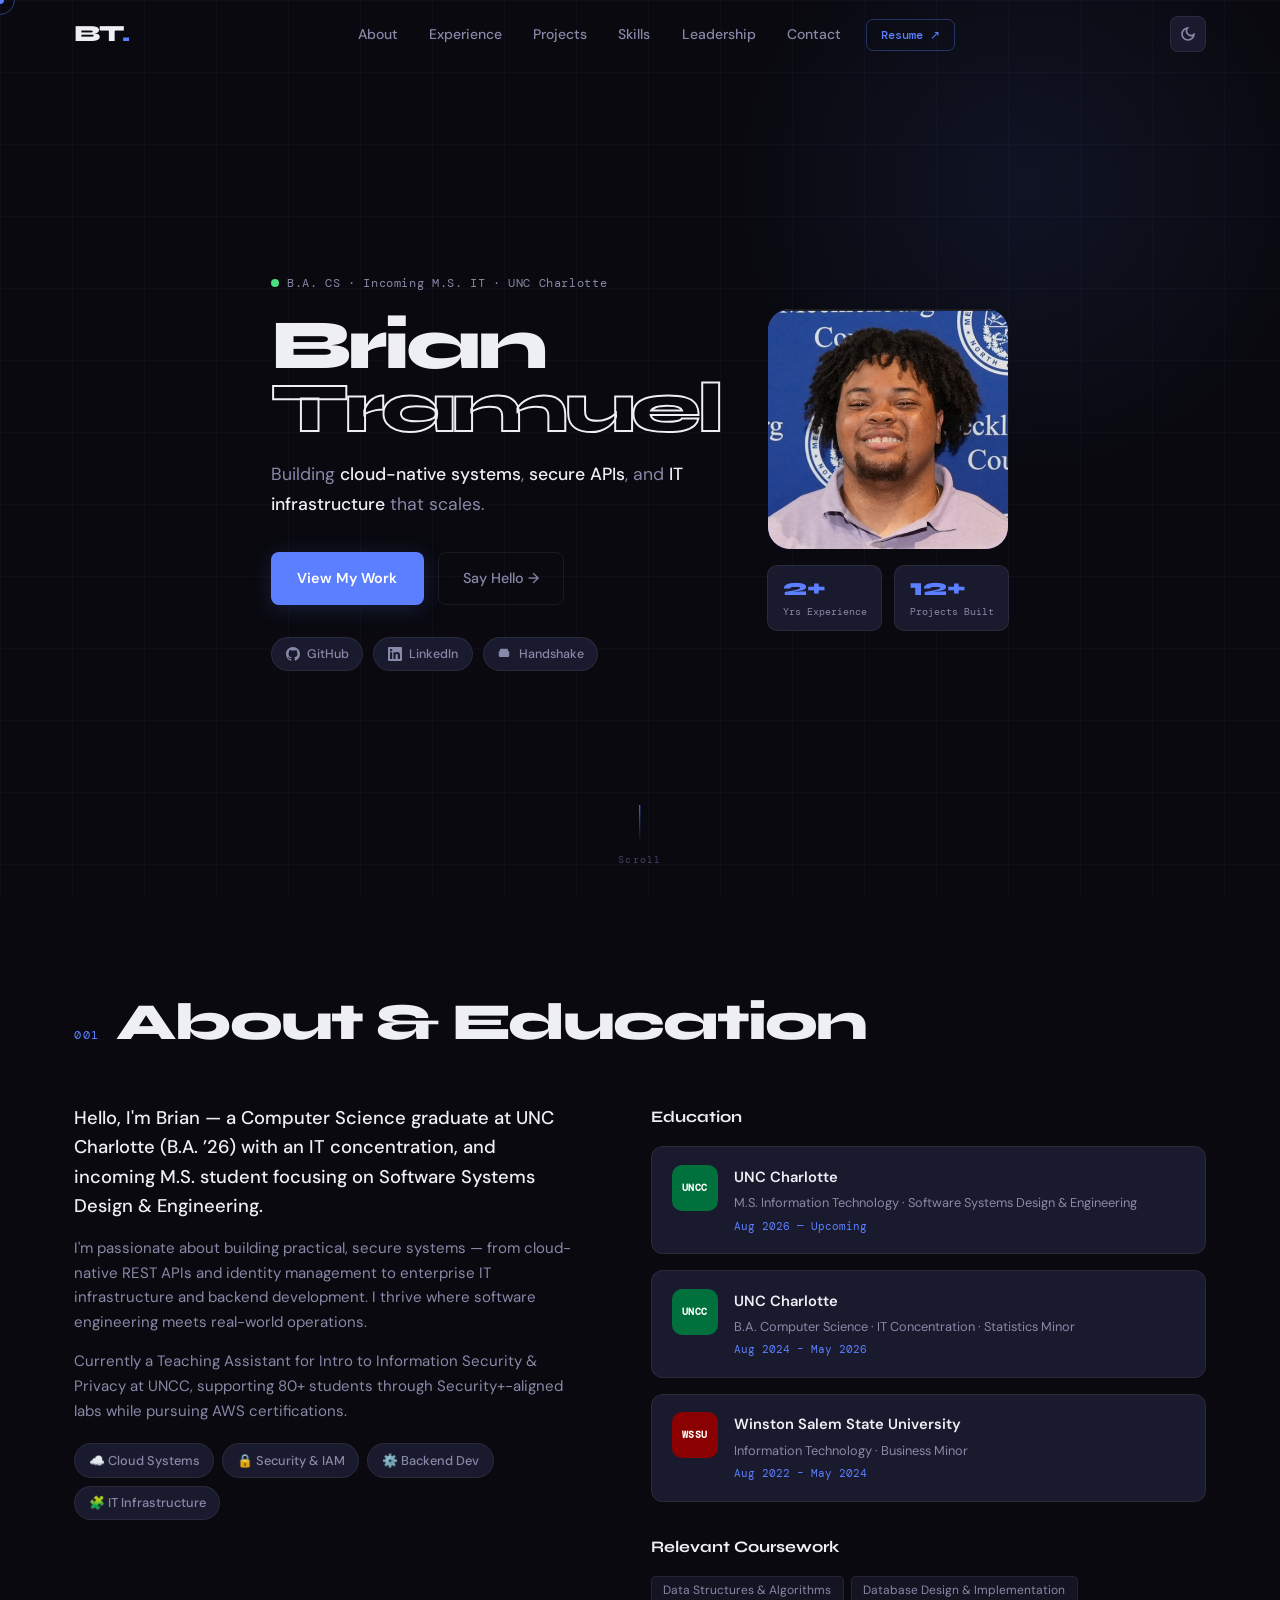
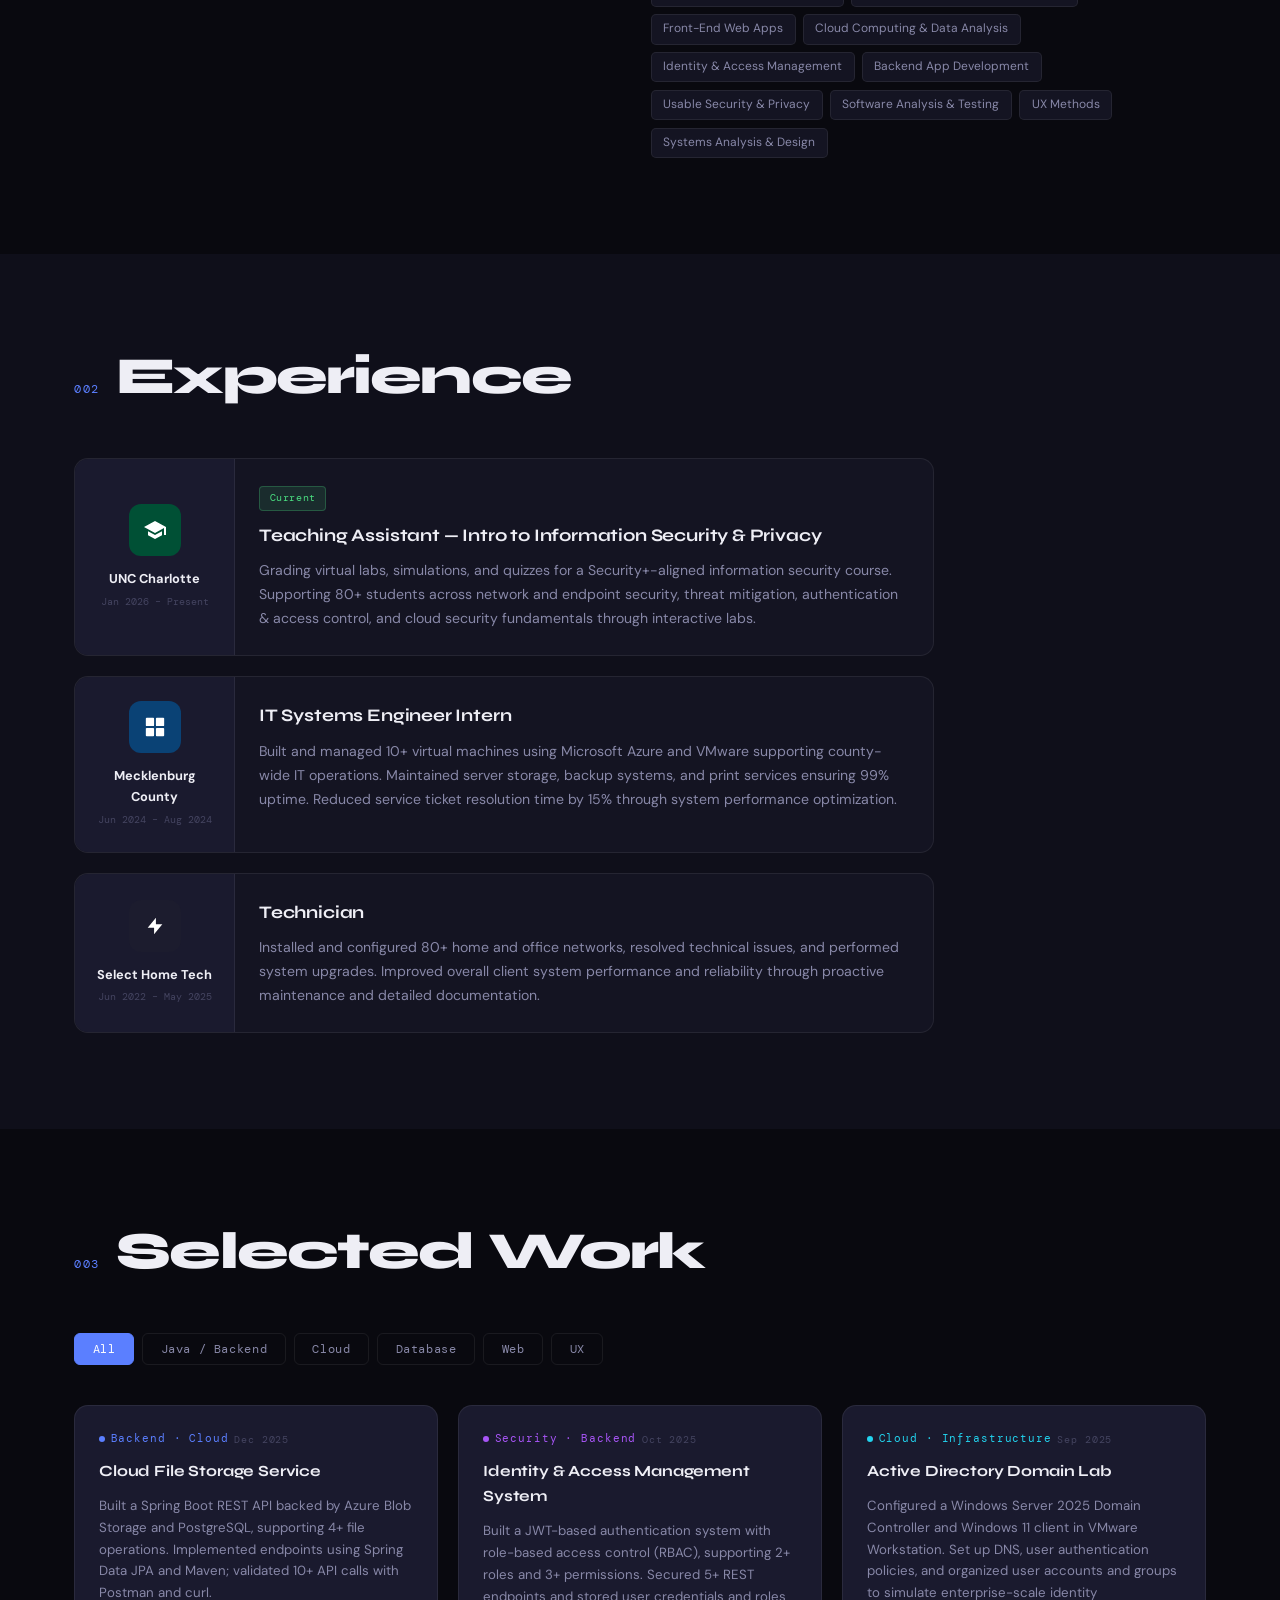
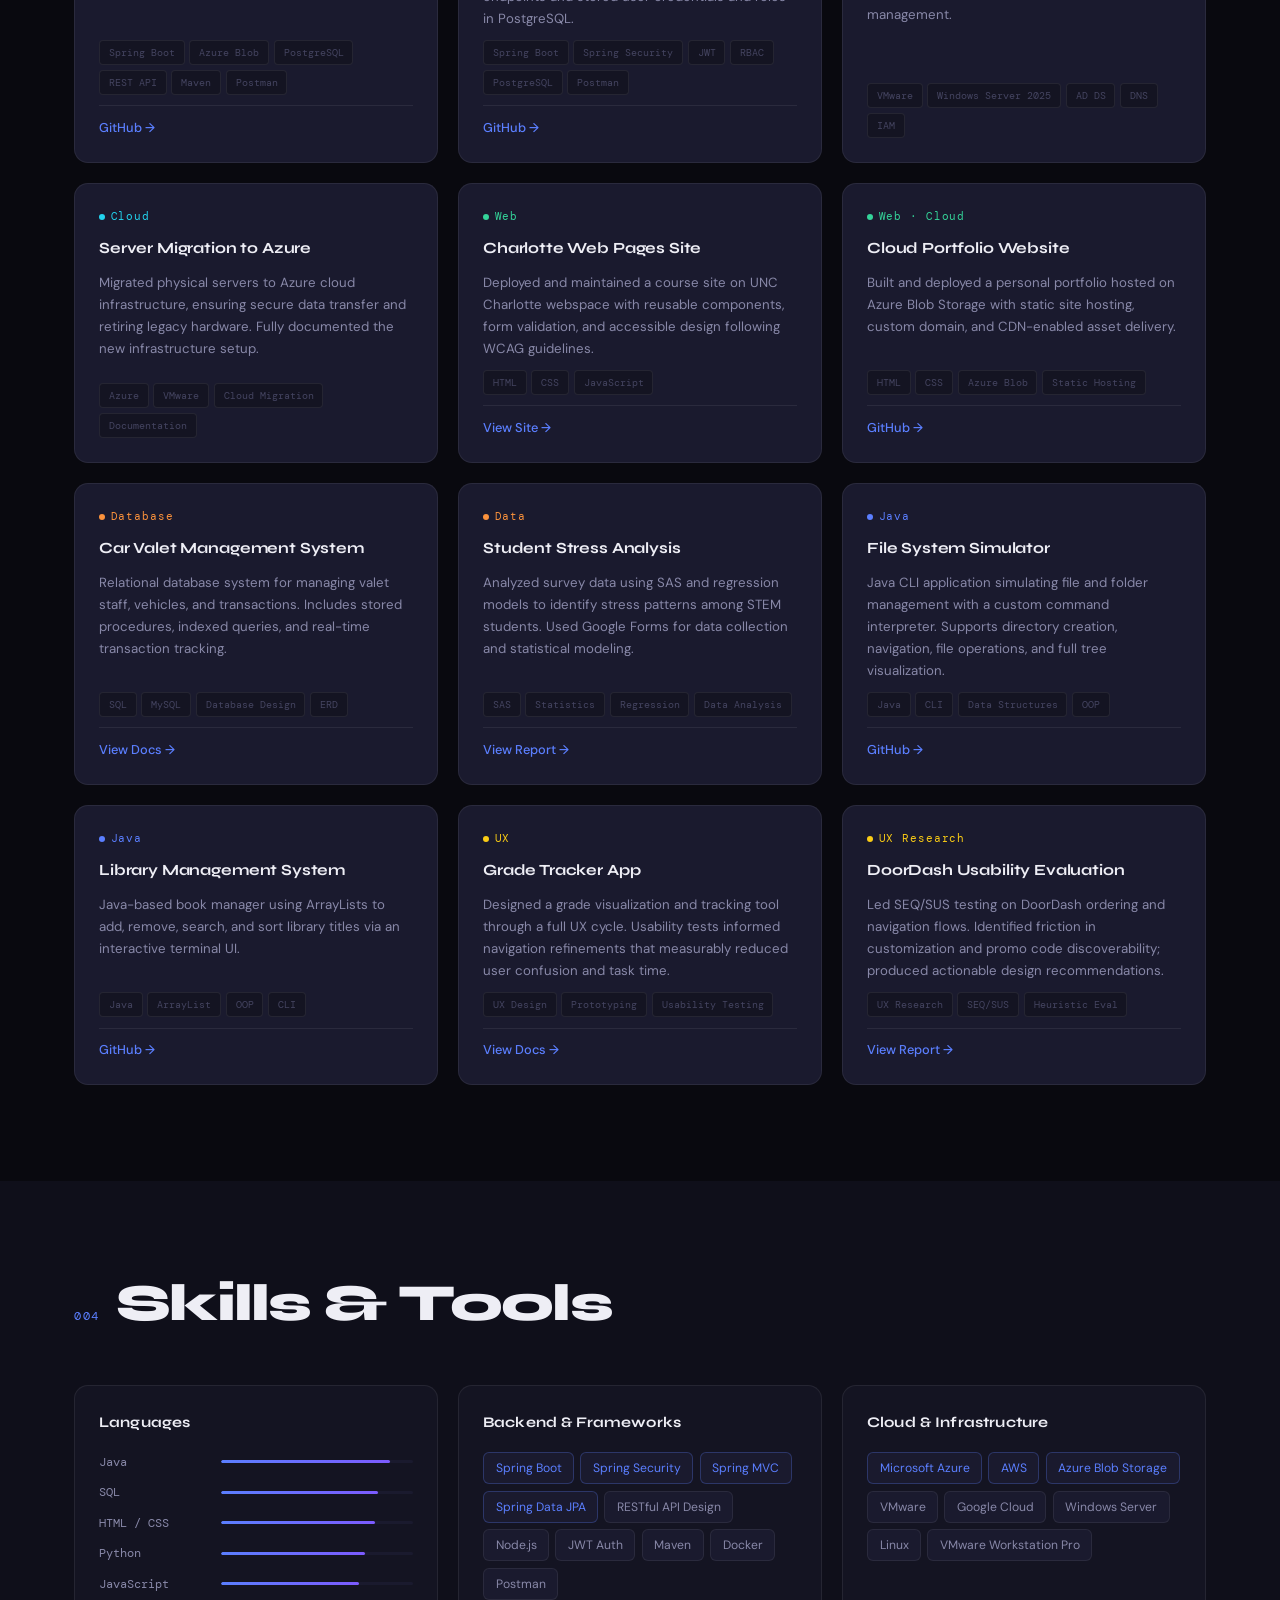
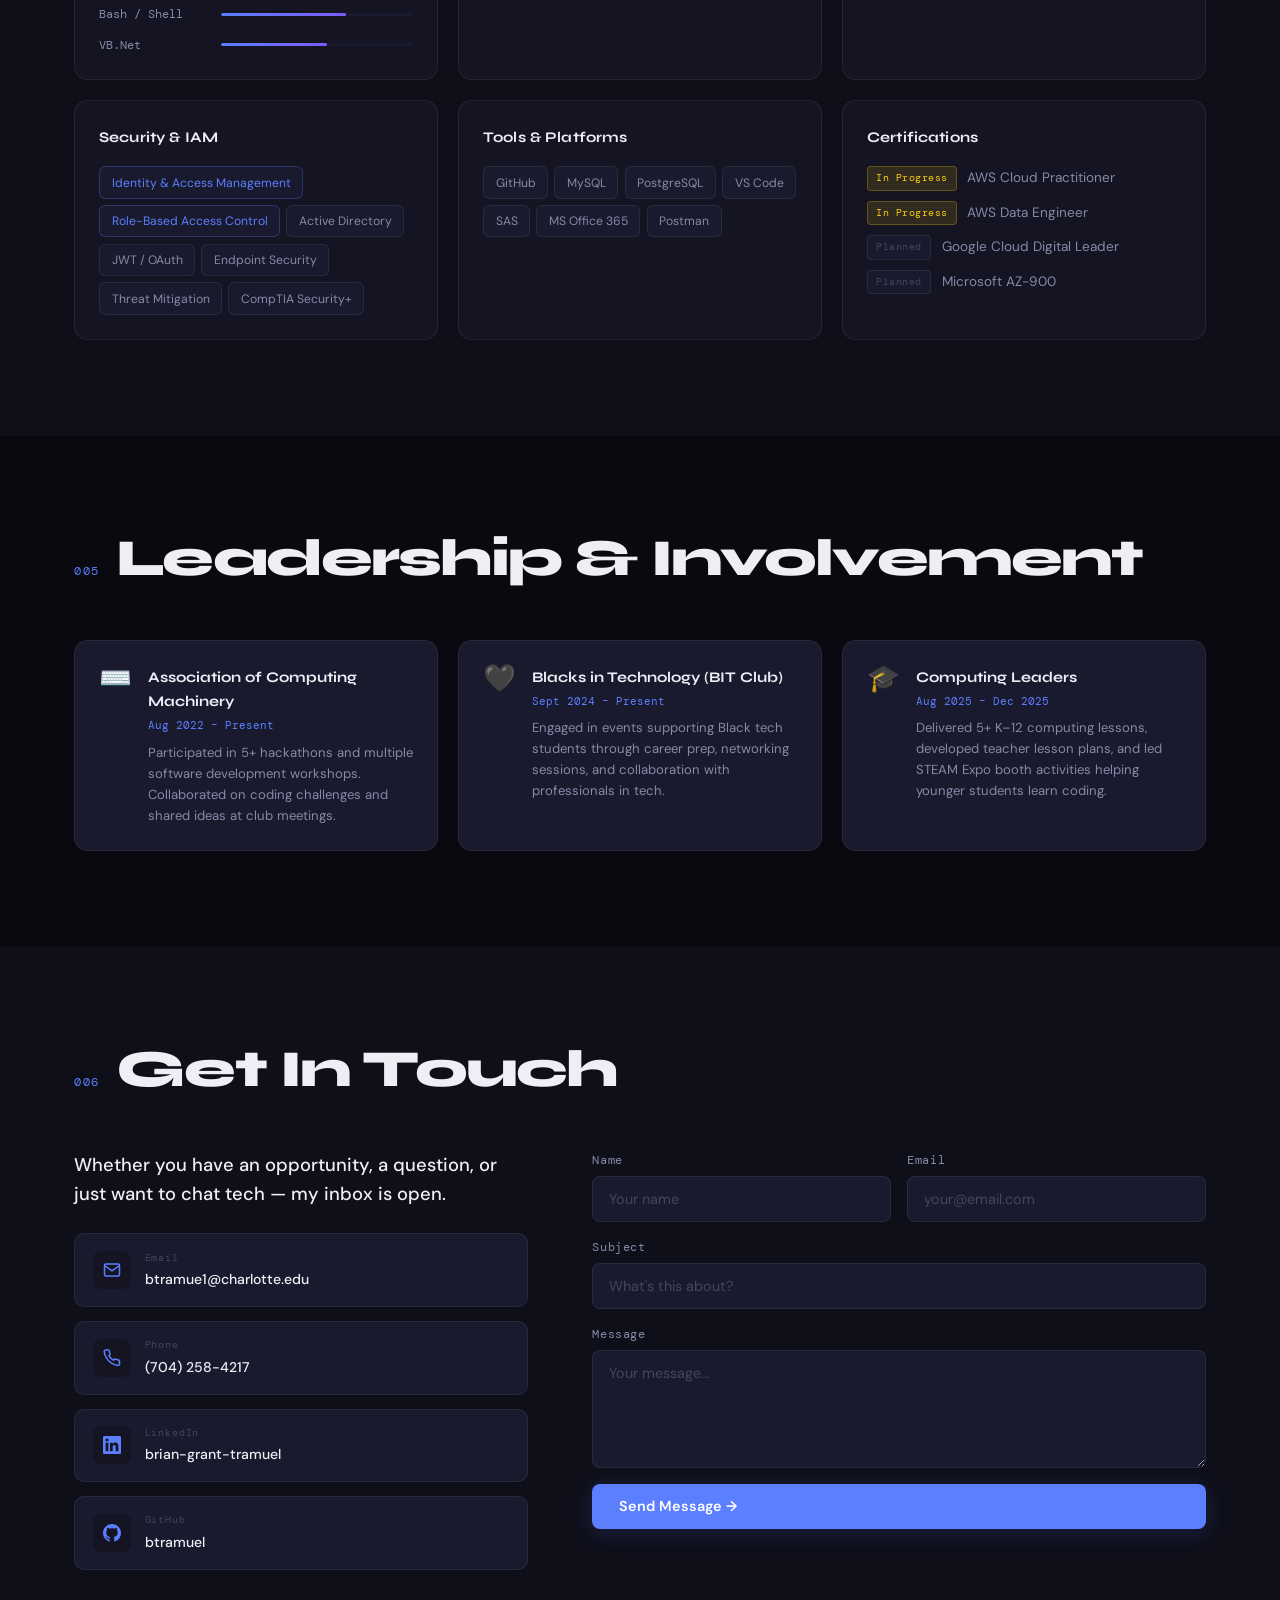
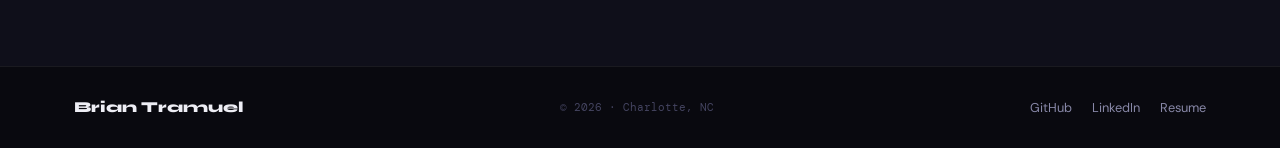
==== index.html @ c09c96fa "update" ====
<!DOCTYPE html>
<html lang="en">
<head>
    <meta charset="UTF-8">
    <meta name="viewport" content="width=device-width, initial-scale=1.0">
    <meta name="description" content="Brian Tramuel — CS grad & incoming M.S. IT student at UNC Charlotte. Cloud systems, secure APIs, IT infrastructure.">
    <title>Brian Tramuel</title>
    <link rel="preconnect" href="https://fonts.googleapis.com">
    <link rel="preconnect" href="https://fonts.gstatic.com" crossorigin>
    <link href="https://fonts.googleapis.com/css2?family=Syne:wght@400;500;600;700;800&family=DM+Mono:wght@300;400;500&family=DM+Sans:opsz,wght@9..40,300;9..40,400;9..40,500&display=swap" rel="stylesheet">
    <link rel="stylesheet" href="style.css">
</head>
<body>

    <div class="cursor" id="cursor"></div>
    <div class="cursor-ring" id="cursorRing"></div>

    <!-- NAV -->
    <nav id="navbar">
        <div class="nav-inner">
            <a href="#home" class="nav-logo">BT<span class="dot">.</span></a>
            <ul class="nav-links" id="navLinks">
                <li><a href="#about">About</a></li>
                <li><a href="#experience">Experience</a></li>
                <li><a href="#projects">Projects</a></li>
                <li><a href="#skills">Skills</a></li>
                <li><a href="#leadership">Leadership</a></li>
                <li><a href="#contact">Contact</a></li>
                <li><a href="documents/resume.pdf" target="_blank" class="resume-btn">Resume ↗</a></li>
            </ul>
            <div class="nav-controls">
                <button class="theme-btn" id="themeBtn" aria-label="Toggle theme">
                    <svg class="sun-icon" width="16" height="16" viewBox="0 0 24 24" fill="none" stroke="currentColor" stroke-width="2.5"><circle cx="12" cy="12" r="5"/><line x1="12" y1="1" x2="12" y2="3"/><line x1="12" y1="21" x2="12" y2="23"/><line x1="4.22" y1="4.22" x2="5.64" y2="5.64"/><line x1="18.36" y1="18.36" x2="19.78" y2="19.78"/><line x1="1" y1="12" x2="3" y2="12"/><line x1="21" y1="12" x2="23" y2="12"/><line x1="4.22" y1="19.78" x2="5.64" y2="18.36"/><line x1="18.36" y1="5.64" x2="19.78" y2="4.22"/></svg>
                    <svg class="moon-icon" width="16" height="16" viewBox="0 0 24 24" fill="none" stroke="currentColor" stroke-width="2.5"><path d="M21 12.79A9 9 0 1 1 11.21 3 7 7 0 0 0 21 12.79z"/></svg>
                </button>
                <button class="hamburger" id="hamburger" aria-label="Menu">
                    <span></span><span></span><span></span>
                </button>
            </div>
        </div>
    </nav>

    <!-- HERO -->
    <section id="home" class="hero">
        <div class="hero-grid-bg"></div>
        <div class="hero-glow"></div>
        <div class="container hero-layout">
            <div class="hero-text">
                <p class="hero-eyebrow">
                    <span class="pulse-dot"></span>
                    B.A. CS &middot; Incoming M.S. IT &middot; UNC Charlotte
                </p>
                <h1>Brian<br><em>Tramuel</em></h1>
                <p class="hero-sub">
                    Building <strong>cloud-native systems</strong>, <strong>secure APIs</strong>,
                    and <strong>IT infrastructure</strong> that scales.
                </p>
                <div class="hero-btns">
                    <a href="#projects" class="btn-accent">View My Work</a>
                    <a href="#contact" class="btn-outline">Say Hello &rarr;</a>
                </div>
                <div class="hero-socials">
                    <a href="https://github.com/btramuel" target="_blank" class="social-chip">
                        <svg width="14" height="14" viewBox="0 0 24 24" fill="currentColor"><path d="M12 0C5.37 0 0 5.37 0 12c0 5.3 3.44 9.8 8.21 11.39.6.11.79-.26.79-.58v-2.23c-3.34.73-4.03-1.42-4.03-1.42-.55-1.39-1.33-1.76-1.33-1.76-1.09-.74.08-.73.08-.73 1.2.08 1.84 1.24 1.84 1.24 1.07 1.83 2.81 1.3 3.49 1 .11-.78.42-1.31.76-1.61-2.67-.3-5.47-1.33-5.47-5.93 0-1.31.47-2.38 1.24-3.22-.14-.3-.54-1.52.12-3.18 0 0 1.01-.32 3.3 1.23.96-.27 1.98-.4 3-.4s2.04.14 3 .4c2.29-1.55 3.3-1.23 3.3-1.23.66 1.65.24 2.87.12 3.18.77.84 1.24 1.91 1.24 3.22 0 4.61-2.81 5.63-5.48 5.92.43.37.82 1.1.82 2.22v3.29c0 .32.19.69.8.58C20.56 21.8 24 17.3 24 12c0-6.63-5.37-12-12-12z"/></svg>
                        GitHub
                    </a>
                    <a href="https://www.linkedin.com/in/brian-grant-tramuel-882121264/" target="_blank" class="social-chip">
                        <svg width="14" height="14" viewBox="0 0 24 24" fill="currentColor"><path d="M20.45 20.45h-3.55v-5.57c0-1.33-.03-3.04-1.85-3.04-1.85 0-2.13 1.45-2.13 2.94v5.67H9.37V9h3.41v1.56h.05c.48-.9 1.64-1.85 3.37-1.85 3.6 0 4.27 2.37 4.27 5.45v6.29zM5.34 7.43a2.06 2.06 0 1 1 0-4.12 2.06 2.06 0 0 1 0 4.12zm1.78 13.02H3.56V9h3.56v11.45zM22.22 0H1.77C.79 0 0 .77 0 1.73v20.54C0 23.23.79 24 1.77 24h20.45c.98 0 1.78-.77 1.78-1.73V1.73C24 .77 23.2 0 22.22 0z"/></svg>
                        LinkedIn
                    </a>
                    <a href="https://app.joinhandshake.com/profiles/btramuel" target="_blank" class="social-chip">
                        <svg width="14" height="14" viewBox="0 0 24 24" fill="currentColor"><path d="M5 7h14a2 2 0 0 1 2 2v6a2 2 0 0 1-2 2H5a2 2 0 0 1-2-2V9a2 2 0 0 1 2-2zm0 0V5a2 2 0 0 1 2-2h10a2 2 0 0 1 2 2v2"/></svg>
                        Handshake
                    </a>
                </div>
            </div>
            <div class="hero-photo">
                <div class="photo-wrap">
                    <img src="profile.jpg" alt="Brian Tramuel">
                </div>
                <div class="stat-row">
                    <div class="stat-card card-a">
                        <span class="stat-n">2+</span>
                        <span class="stat-l">Yrs Experience</span>
                    </div>
                    <div class="stat-card card-b">
                        <span class="stat-n">12+</span>
                        <span class="stat-l">Projects Built</span>
                    </div>
                </div>
            </div>
        </div>
        <div class="scroll-cue"><div class="scroll-bar"></div><span>Scroll</span></div>
    </section>

    <!-- ABOUT -->
    <section id="about">
        <div class="container">
            <div class="section-head">
                <span class="sec-num">001</span>
                <h2>About &amp; Education</h2>
            </div>
            <div class="about-layout">
                <div class="about-left">
                    <p class="lead-text">Hello, I'm Brian &mdash; a Computer Science graduate at UNC Charlotte (B.A. &rsquo;26) with an IT concentration, and incoming M.S. student focusing on Software Systems Design &amp; Engineering.</p>
                    <p class="body-text">I'm passionate about building practical, secure systems &mdash; from cloud-native REST APIs and identity management to enterprise IT infrastructure and backend development. I thrive where software engineering meets real-world operations.</p>
                    <p class="body-text">Currently a Teaching Assistant for Intro to Information Security &amp; Privacy at UNCC, supporting 80+ students through Security+-aligned labs while pursuing AWS certifications.</p>
                    <div class="tag-row">
                        <span>&#x2601;&#xFE0F; Cloud Systems</span>
                        <span>&#x1F512; Security &amp; IAM</span>
                        <span>&#x2699;&#xFE0F; Backend Dev</span>
                        <span>&#x1F9E9; IT Infrastructure</span>
                    </div>
                </div>
                <div class="about-right">
                    <h3 class="block-title">Education</h3>
                    <div class="edu-stack">
                        <div class="edu-card">
                            <div class="edu-badge" style="background:#00703C">UNCC</div>
                            <div class="edu-info">
                                <h4>UNC Charlotte</h4>
                                <p>M.S. Information Technology &middot; Software Systems Design &amp; Engineering</p>
                                <span class="date-tag">Aug 2026 &mdash; Upcoming</span>
                            </div>
                        </div>
                        <div class="edu-card">
                            <div class="edu-badge" style="background:#00703C">UNCC</div>
                            <div class="edu-info">
                                <h4>UNC Charlotte</h4>
                                <p>B.A. Computer Science &middot; IT Concentration &middot; Statistics Minor</p>
                                <span class="date-tag">Aug 2024 &ndash; May 2026</span>
                            </div>
                        </div>
                        <div class="edu-card">
                            <div class="edu-badge" style="background:#8B0000">WSSU</div>
                            <div class="edu-info">
                                <h4>Winston Salem State University</h4>
                                <p>Information Technology &middot; Business Minor</p>
                                <span class="date-tag">Aug 2022 &ndash; May 2024</span>
                            </div>
                        </div>
                    </div>
                    <h3 class="block-title" style="margin-top:2rem">Relevant Coursework</h3>
                    <div class="course-tags">
                        <span>Data Structures &amp; Algorithms</span>
                        <span>Database Design &amp; Implementation</span>
                        <span>Front-End Web Apps</span>
                        <span>Cloud Computing &amp; Data Analysis</span>
                        <span>Identity &amp; Access Management</span>
                        <span>Backend App Development</span>
                        <span>Usable Security &amp; Privacy</span>
                        <span>Software Analysis &amp; Testing</span>
                        <span>UX Methods</span>
                        <span>Systems Analysis &amp; Design</span>
                    </div>
                </div>
            </div>
        </div>
    </section>

    <!-- EXPERIENCE -->
    <section id="experience" class="alt-bg">
        <div class="container">
            <div class="section-head">
                <span class="sec-num">002</span>
                <h2>Experience</h2>
            </div>
            <div class="exp-list">

                <div class="exp-card">
                    <div class="exp-left">
                        <div class="exp-logo" style="background:#005035">
                            <svg width="24" height="24" viewBox="0 0 24 24" fill="white"><path d="M12 3L1 9l11 6 9-4.91V17h2V9L12 3zM5 13.18v4L12 21l7-3.82v-4L12 17l-7-3.82z"/></svg>
                        </div>
                        <div class="exp-meta">
                            <span class="exp-co">UNC Charlotte</span>
                            <span class="exp-date">Jan 2026 &ndash; Present</span>
                        </div>
                    </div>
                    <div class="exp-right">
                        <span class="exp-badge">Current</span>
                        <h3>Teaching Assistant &mdash; Intro to Information Security &amp; Privacy</h3>
                        <p>Grading virtual labs, simulations, and quizzes for a Security+-aligned information security course. Supporting 80+ students across network and endpoint security, threat mitigation, authentication &amp; access control, and cloud security fundamentals through interactive labs.</p>
                    </div>
                </div>

                <div class="exp-card">
                    <div class="exp-left">
                        <div class="exp-logo" style="background:#0a4275">
                            <svg width="22" height="22" viewBox="0 0 24 24" fill="white"><rect x="2" y="2" width="9" height="9" rx="1"/><rect x="13" y="2" width="9" height="9" rx="1"/><rect x="2" y="13" width="9" height="9" rx="1"/><rect x="13" y="13" width="9" height="9" rx="1"/></svg>
                        </div>
                        <div class="exp-meta">
                            <span class="exp-co">Mecklenburg County</span>
                            <span class="exp-date">Jun 2024 &ndash; Aug 2024</span>
                        </div>
                    </div>
                    <div class="exp-right">
                        <h3>IT Systems Engineer Intern</h3>
                        <p>Built and managed 10+ virtual machines using Microsoft Azure and VMware supporting county-wide IT operations. Maintained server storage, backup systems, and print services ensuring 99% uptime. Reduced service ticket resolution time by 15% through system performance optimization.</p>
                    </div>
                </div>

                <div class="exp-card">
                    <div class="exp-left">
                        <div class="exp-logo" style="background:#1c1c2e">
                            <svg width="22" height="22" viewBox="0 0 24 24" fill="white"><path d="M13 10V3L4 14h7v7l9-11h-7z"/></svg>
                        </div>
                        <div class="exp-meta">
                            <span class="exp-co">Select Home Tech</span>
                            <span class="exp-date">Jun 2022 &ndash; May 2025</span>
                        </div>
                    </div>
                    <div class="exp-right">
                        <h3>Technician</h3>
                        <p>Installed and configured 80+ home and office networks, resolved technical issues, and performed system upgrades. Improved overall client system performance and reliability through proactive maintenance and detailed documentation.</p>
                    </div>
                </div>

            </div>
        </div>
    </section>

    <!-- PROJECTS -->
    <section id="projects">
        <div class="container">
            <div class="section-head">
                <span class="sec-num">003</span>
                <h2>Selected Work</h2>
            </div>
            <div class="filter-row">
                <button class="f-btn active" data-filter="all">All</button>
                <button class="f-btn" data-filter="backend">Java / Backend</button>
                <button class="f-btn" data-filter="cloud">Cloud</button>
                <button class="f-btn" data-filter="database">Database</button>
                <button class="f-btn" data-filter="web">Web</button>
                <button class="f-btn" data-filter="ux">UX</button>
            </div>
            <div class="projects-grid" id="projectsGrid"></div>
        </div>
    </section>

    <!-- SKILLS -->
    <section id="skills" class="alt-bg">
        <div class="container">
            <div class="section-head">
                <span class="sec-num">004</span>
                <h2>Skills &amp; Tools</h2>
            </div>
            <div class="skills-grid">

                <div class="skill-card">
                    <h3>Languages</h3>
                    <div class="bar-list">
                        <div class="bar-item"><span>Java</span><div class="bar-track"><div class="bar-fill" data-w="88"></div></div></div>
                        <div class="bar-item"><span>SQL</span><div class="bar-track"><div class="bar-fill" data-w="82"></div></div></div>
                        <div class="bar-item"><span>HTML / CSS</span><div class="bar-track"><div class="bar-fill" data-w="80"></div></div></div>
                        <div class="bar-item"><span>Python</span><div class="bar-track"><div class="bar-fill" data-w="75"></div></div></div>
                        <div class="bar-item"><span>JavaScript</span><div class="bar-track"><div class="bar-fill" data-w="72"></div></div></div>
                        <div class="bar-item"><span>Bash / Shell</span><div class="bar-track"><div class="bar-fill" data-w="65"></div></div></div>
                        <div class="bar-item"><span>VB.Net</span><div class="bar-track"><div class="bar-fill" data-w="55"></div></div></div>
                    </div>
                </div>

                <div class="skill-card">
                    <h3>Backend &amp; Frameworks</h3>
                    <div class="chip-grid">
                        <span class="chip hi">Spring Boot</span>
                        <span class="chip hi">Spring Security</span>
                        <span class="chip hi">Spring MVC</span>
                        <span class="chip hi">Spring Data JPA</span>
                        <span class="chip">RESTful API Design</span>
                        <span class="chip">Node.js</span>
                        <span class="chip">JWT Auth</span>
                        <span class="chip">Maven</span>
                        <span class="chip">Docker</span>
                        <span class="chip">Postman</span>
                    </div>
                </div>

                <div class="skill-card">
                    <h3>Cloud &amp; Infrastructure</h3>
                    <div class="chip-grid">
                        <span class="chip hi">Microsoft Azure</span>
                        <span class="chip hi">AWS</span>
                        <span class="chip hi">Azure Blob Storage</span>
                        <span class="chip">VMware</span>
                        <span class="chip">Google Cloud</span>
                        <span class="chip">Windows Server</span>
                        <span class="chip">Linux</span>
                        <span class="chip">VMware Workstation Pro</span>
                    </div>
                </div>

                <div class="skill-card">
                    <h3>Security &amp; IAM</h3>
                    <div class="chip-grid">
                        <span class="chip hi">Identity &amp; Access Management</span>
                        <span class="chip hi">Role-Based Access Control</span>
                        <span class="chip">Active Directory</span>
                        <span class="chip">JWT / OAuth</span>
                        <span class="chip">Endpoint Security</span>
                        <span class="chip">Threat Mitigation</span>
                        <span class="chip">CompTIA Security+</span>
                    </div>
                </div>

                <div class="skill-card">
                    <h3>Tools &amp; Platforms</h3>
                    <div class="chip-grid">
                        <span class="chip">GitHub</span>
                        <span class="chip">MySQL</span>
                        <span class="chip">PostgreSQL</span>
                        <span class="chip">VS Code</span>
                        <span class="chip">SAS</span>
                        <span class="chip">MS Office 365</span>
                        <span class="chip">Postman</span>
                    </div>
                </div>

                <div class="skill-card">
                    <h3>Certifications</h3>
                    <div class="cert-list">
                        <div class="cert-row progress">
                            <span class="cert-badge">In Progress</span>
                            <span>AWS Cloud Practitioner</span>
                        </div>
                        <div class="cert-row progress">
                            <span class="cert-badge">In Progress</span>
                            <span>AWS Data Engineer</span>
                        </div>
                        <div class="cert-row planned">
                            <span class="cert-badge">Planned</span>
                            <span>Google Cloud Digital Leader</span>
                        </div>
                        <div class="cert-row planned">
                            <span class="cert-badge">Planned</span>
                            <span>Microsoft AZ-900</span>
                        </div>
                    </div>
                </div>

            </div>
        </div>
    </section>

    <!-- LEADERSHIP -->
    <section id="leadership">
        <div class="container">
            <div class="section-head">
                <span class="sec-num">005</span>
                <h2>Leadership &amp; Involvement</h2>
            </div>
            <div class="lead-grid">
                <div class="lead-card">
                    <div class="lead-icon">&#x2328;&#xFE0F;</div>
                    <div>
                        <h3>Association of Computing Machinery</h3>
                        <span class="date-tag">Aug 2022 &ndash; Present</span>
                        <p>Participated in 5+ hackathons and multiple software development workshops. Collaborated on coding challenges and shared ideas at club meetings.</p>
                    </div>
                </div>
                <div class="lead-card">
                    <div class="lead-icon">&#x1F5A4;</div>
                    <div>
                        <h3>Blacks in Technology (BIT Club)</h3>
                        <span class="date-tag">Sept 2024 &ndash; Present</span>
                        <p>Engaged in events supporting Black tech students through career prep, networking sessions, and collaboration with professionals in tech.</p>
                    </div>
                </div>
                <div class="lead-card">
                    <div class="lead-icon">&#x1F393;</div>
                    <div>
                        <h3>Computing Leaders</h3>
                        <span class="date-tag">Aug 2025 &ndash; Dec 2025</span>
                        <p>Delivered 5+ K&ndash;12 computing lessons, developed teacher lesson plans, and led STEAM Expo booth activities helping younger students learn coding.</p>
                    </div>
                </div>
            </div>
        </div>
    </section>

    <!-- CONTACT -->
    <section id="contact" class="alt-bg">
        <div class="container">
            <div class="section-head">
                <span class="sec-num">006</span>
                <h2>Get In Touch</h2>
            </div>
            <div class="contact-layout">
                <div class="contact-info">
                    <p class="lead-text">Whether you have an opportunity, a question, or just want to chat tech &mdash; my inbox is open.</p>
                    <div class="contact-links">
                        <a href="mailto:btramue1@charlotte.edu" class="contact-link">
                            <div class="cl-icon">
                                <svg width="18" height="18" viewBox="0 0 24 24" fill="none" stroke="currentColor" stroke-width="2"><path d="M4 4h16c1.1 0 2 .9 2 2v12c0 1.1-.9 2-2 2H4c-1.1 0-2-.9-2-2V6c0-1.1.9-2 2-2z"/><polyline points="22,6 12,13 2,6"/></svg>
                            </div>
                            <div>
                                <span class="cl-label">Email</span>
                                <span class="cl-value">btramue1@charlotte.edu</span>
                            </div>
                        </a>
                        <a href="tel:7042584217" class="contact-link">
                            <div class="cl-icon">
                                <svg width="18" height="18" viewBox="0 0 24 24" fill="none" stroke="currentColor" stroke-width="2"><path d="M22 16.92v3a2 2 0 0 1-2.18 2 19.79 19.79 0 0 1-8.63-3.07A19.5 19.5 0 0 1 4.69 12 19.79 19.79 0 0 1 1.61 3.44 2 2 0 0 1 3.6 1.27h3a2 2 0 0 1 2 1.72c.127.96.361 1.903.7 2.81a2 2 0 0 1-.45 2.11L7.91 8.96a16 16 0 0 0 6 6l.92-.92a2 2 0 0 1 2.11-.45c.907.339 1.85.573 2.81.7A2 2 0 0 1 21.73 16.92z"/></svg>
                            </div>
                            <div>
                                <span class="cl-label">Phone</span>
                                <span class="cl-value">(704) 258-4217</span>
                            </div>
                        </a>
                        <a href="https://www.linkedin.com/in/brian-grant-tramuel-882121264/" target="_blank" class="contact-link">
                            <div class="cl-icon">
                                <svg width="18" height="18" viewBox="0 0 24 24" fill="currentColor"><path d="M20.45 20.45h-3.55v-5.57c0-1.33-.03-3.04-1.85-3.04-1.85 0-2.13 1.45-2.13 2.94v5.67H9.37V9h3.41v1.56h.05c.48-.9 1.64-1.85 3.37-1.85 3.6 0 4.27 2.37 4.27 5.45v6.29zM5.34 7.43a2.06 2.06 0 1 1 0-4.12 2.06 2.06 0 0 1 0 4.12zm1.78 13.02H3.56V9h3.56v11.45zM22.22 0H1.77C.79 0 0 .77 0 1.73v20.54C0 23.23.79 24 1.77 24h20.45c.98 0 1.78-.77 1.78-1.73V1.73C24 .77 23.2 0 22.22 0z"/></svg>
                            </div>
                            <div>
                                <span class="cl-label">LinkedIn</span>
                                <span class="cl-value">brian-grant-tramuel</span>
                            </div>
                        </a>
                        <a href="https://github.com/btramuel" target="_blank" class="contact-link">
                            <div class="cl-icon">
                                <svg width="18" height="18" viewBox="0 0 24 24" fill="currentColor"><path d="M12 0C5.37 0 0 5.37 0 12c0 5.3 3.44 9.8 8.21 11.39.6.11.79-.26.79-.58v-2.23c-3.34.73-4.03-1.42-4.03-1.42-.55-1.39-1.33-1.76-1.33-1.76-1.09-.74.08-.73.08-.73 1.2.08 1.84 1.24 1.84 1.24 1.07 1.83 2.81 1.3 3.49 1 .11-.78.42-1.31.76-1.61-2.67-.3-5.47-1.33-5.47-5.93 0-1.31.47-2.38 1.24-3.22-.14-.3-.54-1.52.12-3.18 0 0 1.01-.32 3.3 1.23.96-.27 1.98-.4 3-.4s2.04.14 3 .4c2.29-1.55 3.3-1.23 3.3-1.23.66 1.65.24 2.87.12 3.18.77.84 1.24 1.91 1.24 3.22 0 4.61-2.81 5.63-5.48 5.92.43.37.82 1.1.82 2.22v3.29c0 .32.19.69.8.58C20.56 21.8 24 17.3 24 12c0-6.63-5.37-12-12-12z"/></svg>
                            </div>
                            <div>
                                <span class="cl-label">GitHub</span>
                                <span class="cl-value">btramuel</span>
                            </div>
                        </a>
                    </div>
                </div>
                <form id="contactForm" class="contact-form">
                    <div class="form-row">
                        <div class="form-group">
                            <label for="name">Name</label>
                            <input type="text" id="name" name="name" placeholder="Your name" required>
                        </div>
                        <div class="form-group">
                            <label for="email">Email</label>
                            <input type="email" id="email" name="email" placeholder="your@email.com" required>
                        </div>
                    </div>
                    <div class="form-group">
                        <label for="subject">Subject</label>
                        <input type="text" id="subject" name="subject" placeholder="What's this about?" required>
                    </div>
                    <div class="form-group">
                        <label for="message">Message</label>
                        <textarea id="message" name="message" rows="5" placeholder="Your message..." required></textarea>
                    </div>
                    <button type="submit" class="btn-accent">Send Message &rarr;</button>
                    <div id="formMsg" class="form-msg"></div>
                </form>
            </div>
        </div>
    </section>

    <!-- FOOTER -->
    <footer>
        <div class="container footer-inner">
            <span class="footer-logo">Brian Tramuel</span>
            <span class="footer-copy">&copy; 2026 &middot; Charlotte, NC</span>
            <div class="footer-links">
                <a href="https://github.com/btramuel" target="_blank">GitHub</a>
                <a href="https://www.linkedin.com/in/brian-grant-tramuel-882121264/" target="_blank">LinkedIn</a>
                <a href="documents/resume.pdf" target="_blank">Resume</a>
            </div>
        </div>
    </footer>

    <script src="script.js"></script>
</body>
</html>
---- style.css ----
/* ── RESET ── */
*, *::before, *::after { margin: 0; padding: 0; box-sizing: border-box; }
html { scroll-behavior: smooth; }

/* ── TOKENS ── */
:root {
    --bg:       #09090f;
    --bg2:      #0f0f1a;
    --bg3:      #141422;
    --surface:  #1a1a2e;
    --border:   rgba(255,255,255,0.07);
    --border2:  rgba(255,255,255,0.15);
    --text:     #eeeef5;
    --text2:    #8888a8;
    --text3:    #444460;
    --accent:   #5b7fff;
    --accent2:  #7c5bff;
    --glow:     rgba(91,127,255,0.18);
    --green:    #4ade80;
    --yellow:   #facc15;
    --radius:   14px;
    --ease:     cubic-bezier(.4,0,.2,1);
    --f-head:   'Syne', sans-serif;
    --f-mono:   'DM Mono', monospace;
    --f-body:   'DM Sans', sans-serif;
}

body.light {
    --bg:      #f5f5fc;
    --bg2:     #eeeef8;
    --bg3:     #e5e5f2;
    --surface: #ffffff;
    --border:  rgba(0,0,0,0.07);
    --border2: rgba(0,0,0,0.18);
    --text:    #0c0c1a;
    --text2:   #4a4a6a;
    --text3:   #9090b0;
    --glow:    rgba(91,127,255,0.12);
}

body {
    font-family: var(--f-body);
    background: var(--bg);
    color: var(--text);
    line-height: 1.65;
    overflow-x: hidden;
    transition: background .3s var(--ease), color .3s var(--ease);
}

/* ── CURSOR ── */
.cursor, .cursor-ring {
    position: fixed;
    border-radius: 50%;
    pointer-events: none;
    z-index: 9999;
    transform: translate(-50%,-50%);
}
.cursor { width: 8px; height: 8px; background: var(--accent); transition: opacity .3s; }
.cursor-ring {
    width: 30px; height: 30px;
    border: 1.5px solid rgba(91,127,255,.45);
    transition: width .25s, height .25s, background .25s, border-color .25s;
}
.cursor-ring.hov { width: 46px; height: 46px; background: rgba(91,127,255,.08); border-color: var(--accent); }
@media (pointer:coarse) { .cursor, .cursor-ring { display:none; } }

/* ── NAV ── */
nav {
    position: fixed; top: 0; left: 0; right: 0; z-index: 200;
    transition: background .3s var(--ease), backdrop-filter .3s;
}
nav.scrolled {
    background: rgba(9,9,15,.88);
    backdrop-filter: blur(18px);
    -webkit-backdrop-filter: blur(18px);
    border-bottom: 1px solid var(--border);
}
body.light nav.scrolled { background: rgba(245,245,252,.88); }

.nav-inner {
    max-width: 1180px; margin: 0 auto;
    display: flex; align-items: center; justify-content: space-between;
    height: 68px; padding: 0 1.5rem;
}

.nav-logo {
    font-family: var(--f-head); font-size: 1.45rem; font-weight: 800;
    color: var(--text); text-decoration: none; letter-spacing: -.03em;
}
.dot { color: var(--accent); }

.nav-links {
    list-style: none; display: flex; align-items: center; gap: .25rem;
}
.nav-links li a {
    font-size: .875rem; font-weight: 500; color: var(--text2);
    text-decoration: none; padding: .45rem .85rem; border-radius: 7px;
    transition: color .2s, background .2s;
}
.nav-links li a:hover { color: var(--text); background: var(--surface); }

.resume-btn {
    font-family: var(--f-mono) !important;
    font-size: .78rem !important;
    color: var(--accent) !important;
    border: 1px solid rgba(91,127,255,.35) !important;
    margin-left: .5rem;
    transition: background .2s, border-color .2s !important;
}
.resume-btn:hover { background: var(--glow) !important; border-color: var(--accent) !important; }

.nav-controls { display: flex; align-items: center; gap: .75rem; }

.theme-btn {
    width: 36px; height: 36px; border-radius: 8px;
    background: var(--surface); border: 1px solid var(--border);
    color: var(--text2); cursor: pointer;
    display: flex; align-items: center; justify-content: center;
    transition: color .2s, border-color .2s;
}
.theme-btn:hover { color: var(--text); border-color: var(--border2); }
.sun-icon { display: none; }
.moon-icon { display: block; }
body.light .sun-icon { display: block; }
body.light .moon-icon { display: none; }

.hamburger {
    display: none; flex-direction: column; gap: 5px;
    background: none; border: none; cursor: pointer; padding: 6px;
}
.hamburger span { display: block; width: 22px; height: 2px; background: var(--text); border-radius: 2px; transition: all .3s; }
.hamburger.open span:nth-child(1) { transform: translateY(7px) rotate(45deg); }
.hamburger.open span:nth-child(2) { opacity: 0; }
.hamburger.open span:nth-child(3) { transform: translateY(-7px) rotate(-45deg); }

/* ── LAYOUT ── */
.container { max-width: 1180px; margin: 0 auto; padding: 0 1.5rem; }
section { padding: 96px 0; }
.alt-bg { background: var(--bg2); }

.section-head {
    margin-bottom: 3.5rem;
    display: flex; align-items: baseline; gap: 1rem;
}
.sec-num {
    font-family: var(--f-mono); font-size: .72rem;
    color: var(--accent); letter-spacing: .15em;
}
.section-head h2 {
    font-family: var(--f-head); font-size: clamp(2rem, 4.5vw, 3.25rem);
    font-weight: 800; letter-spacing: -.035em; line-height: 1;
}

/* ── SCROLL REVEAL ── */
.reveal { opacity: 0; transform: translateY(32px); transition: opacity .65s var(--ease), transform .65s var(--ease); }
.reveal.in { opacity: 1; transform: none; }

/* ── HERO ── */
.hero {
    min-height: 100vh; display: flex; flex-direction: column;
    justify-content: center; position: relative; overflow: hidden;
}
.hero-grid-bg {
    position: absolute; inset: 0;
    background-image: linear-gradient(rgba(91,127,255,.04) 1px, transparent 1px),
                      linear-gradient(90deg, rgba(91,127,255,.04) 1px, transparent 1px);
    background-size: 72px 72px;
}
.hero-glow {
    position: absolute; top: -15%; right: -5%;
    width: 640px; height: 640px; border-radius: 50%;
    background: radial-gradient(circle, rgba(91,127,255,.09) 0%, transparent 65%);
    pointer-events: none;
}

.hero-layout {
    position: relative; z-index: 1;
    display: grid; grid-template-columns: 1fr auto;
    gap: 3rem; align-items: center;
    padding-top: 100px; padding-bottom: 60px;
}

.hero-eyebrow {
    display: inline-flex; align-items: center; gap: .5rem;
    font-family: var(--f-mono); font-size: .78rem; color: var(--text2);
    margin-bottom: 1.25rem; letter-spacing: .05em;
}
.pulse-dot {
    width: 8px; height: 8px; border-radius: 50%; background: var(--green);
    animation: pulse 2.2s infinite;
}
@keyframes pulse {
    0%,100% { box-shadow: 0 0 0 0 rgba(74,222,128,.45); }
    50%      { box-shadow: 0 0 0 7px rgba(74,222,128,0); }
}

.hero-text h1 {
    font-family: var(--f-head);
    font-size: clamp(2.75rem, 5.5vw, 5.5rem);
    font-weight: 800; letter-spacing: -.05em; line-height: .9;
    margin-bottom: 1.25rem;
}
.hero-text h1 em {
    font-style: normal;
    -webkit-text-stroke: 2px var(--text);
    color: transparent;
    transition: color .3s, -webkit-text-stroke-color .3s;
}
.hero-text h1:hover em { color: var(--accent); -webkit-text-stroke-color: var(--accent); }

.hero-sub {
    font-size: 1.1rem; color: var(--text2); margin-bottom: 2rem;
    max-width: 440px; line-height: 1.7;
}
.hero-sub strong { color: var(--text); font-weight: 500; }

.hero-btns { display: flex; gap: .875rem; margin-bottom: 2rem; flex-wrap: wrap; }

.btn-accent {
    display: inline-flex; align-items: center;
    padding: .85rem 1.65rem; background: var(--accent);
    color: #fff; font-family: var(--f-body); font-size: .9rem; font-weight: 600;
    border-radius: 8px; text-decoration: none; border: none; cursor: pointer;
    box-shadow: 0 4px 22px var(--glow);
    transition: transform .2s, box-shadow .2s, background .2s;
}
.btn-accent:hover { transform: translateY(-2px); box-shadow: 0 8px 32px var(--glow); background: #6b8fff; }

.btn-outline {
    display: inline-flex; align-items: center;
    padding: .85rem 1.5rem; background: transparent;
    color: var(--text2); font-family: var(--f-body); font-size: .9rem; font-weight: 500;
    border-radius: 8px; text-decoration: none; border: 1px solid var(--border);
    transition: color .2s, border-color .2s, background .2s;
}
.btn-outline:hover { color: var(--text); border-color: var(--border2); background: var(--surface); }

.hero-socials { display: flex; gap: .625rem; flex-wrap: wrap; }
.social-chip {
    display: inline-flex; align-items: center; gap: .45rem;
    padding: .35rem .85rem; background: var(--surface);
    border: 1px solid var(--border); border-radius: 50px;
    color: var(--text2); font-size: .78rem; font-weight: 500;
    text-decoration: none; transition: color .2s, border-color .2s, transform .2s;
}
.social-chip:hover { color: var(--text); border-color: var(--border2); transform: translateY(-1px); }

/* Photo */
.hero-photo { position: relative; display: flex; flex-direction: column; align-items: center; gap: 1rem; }
.photo-wrap {
    width: 240px;
    height: 240px;
    position: relative; border-radius: 22px; overflow: hidden;
    flex-shrink: 0;
}
.photo-wrap::before {
    content: ''; position: absolute; inset: -2px;
    background: linear-gradient(135deg, var(--accent), var(--accent2));
    border-radius: 24px; z-index: 0;
}
.photo-wrap img {
    position: relative; z-index: 1; width: 100%; height: 100%;
    object-fit: cover; object-position: top center;
    border-radius: 20px; display: block;
}

.stat-card {
    background: var(--surface);
    border: 1px solid var(--border); border-radius: 10px;
    padding: .6rem .9rem; display: flex; flex-direction: column;
}
.card-a, .card-b { position: static; animation: none; }
.hero-photo .stat-row {
    display: flex; gap: .75rem; justify-content: center;
}
@keyframes float { 0%,100% { transform: translateY(0); } 50% { transform: translateY(-8px); } }
.stat-n { font-family: var(--f-head); font-size: 1.5rem; font-weight: 800; color: var(--accent); line-height: 1; }
.stat-l { font-family: var(--f-mono); font-size: .65rem; color: var(--text2); margin-top: .2rem; }

.scroll-cue {
    position: absolute; bottom: 2rem; left: 50%; transform: translateX(-50%);
    display: flex; flex-direction: column; align-items: center; gap: .5rem;
    color: var(--text3); font-family: var(--f-mono); font-size: .65rem;
    letter-spacing: .12em; z-index: 1;
}
.scroll-bar { width: 1px; height: 38px; background: linear-gradient(to bottom, var(--accent), transparent); animation: scb 2s ease-in-out infinite; }
@keyframes scb { 0%,100% { opacity: .3; } 50% { opacity: 1; } }

/* ── ABOUT ── */
.about-layout { display: grid; grid-template-columns: 1fr 1.1fr; gap: 4.5rem; }

.lead-text { font-size: 1.15rem; font-weight: 500; margin-bottom: .875rem; line-height: 1.6; }
.body-text { color: var(--text2); font-size: .94rem; margin-bottom: .875rem; }

.tag-row { display: flex; flex-wrap: wrap; gap: .5rem; margin-top: 1.25rem; }
.tag-row span {
    padding: .35rem .85rem; background: var(--surface);
    border: 1px solid var(--border); border-radius: 50px;
    font-size: .8rem; font-weight: 500; color: var(--text2);
}

.block-title { font-family: var(--f-head); font-size: 1rem; font-weight: 700; margin-bottom: 1rem; }

.edu-stack { display: flex; flex-direction: column; gap: 1rem; }
.edu-card {
    display: flex; align-items: flex-start; gap: 1rem;
    background: var(--surface); border: 1px solid var(--border);
    border-radius: 12px; padding: 1.1rem 1.25rem;
    transition: border-color .2s;
}
.edu-card:hover { border-color: var(--border2); }

.edu-badge {
    flex-shrink: 0; width: 46px; height: 46px; border-radius: 10px;
    display: flex; align-items: center; justify-content: center;
    font-family: var(--f-mono); font-size: .6rem; font-weight: 700;
    color: #fff; letter-spacing: .04em;
}
.edu-info h4 { font-size: .92rem; font-weight: 600; margin-bottom: .2rem; }
.edu-info p { font-size: .8rem; color: var(--text2); margin-bottom: .25rem; }

.date-tag { font-family: var(--f-mono); font-size: .68rem; color: var(--accent); display: block; }

.course-tags { display: flex; flex-wrap: wrap; gap: .45rem; }
.course-tags span {
    font-size: .75rem; padding: .28rem .72rem;
    background: var(--bg3); border: 1px solid var(--border);
    border-radius: 5px; color: var(--text2);
}

/* ── EXPERIENCE ── */
.exp-list { display: flex; flex-direction: column; gap: 1.25rem; max-width: 860px; }

.exp-card {
    display: grid; grid-template-columns: 160px 1fr;
    background: var(--bg3); border: 1px solid var(--border);
    border-radius: var(--radius); overflow: hidden;
    transition: border-color .2s, transform .2s;
}
.exp-card:hover { border-color: var(--border2); transform: translateX(4px); }

.exp-left {
    display: flex; flex-direction: column; align-items: center;
    justify-content: center; gap: .75rem;
    padding: 1.5rem 1rem; background: var(--surface);
    border-right: 1px solid var(--border); text-align: center;
}
.exp-logo {
    width: 52px; height: 52px; border-radius: 12px;
    display: flex; align-items: center; justify-content: center;
    flex-shrink: 0;
}
.exp-meta { display: flex; flex-direction: column; gap: .2rem; }
.exp-co { font-size: .8rem; font-weight: 700; color: var(--text); }
.exp-date { font-family: var(--f-mono); font-size: .65rem; color: var(--text3); }

.exp-right { padding: 1.5rem; position: relative; }
.exp-badge {
    display: inline-block; font-family: var(--f-mono); font-size: .63rem;
    padding: .2rem .6rem; border-radius: 4px; margin-bottom: .6rem;
    background: rgba(74,222,128,.12); color: var(--green);
    border: 1px solid rgba(74,222,128,.25); letter-spacing: .06em;
}
.exp-right h3 {
    font-family: var(--f-head); font-size: 1.1rem; font-weight: 700;
    letter-spacing: -.01em; margin-bottom: .6rem;
}
.exp-right p { font-size: .88rem; color: var(--text2); line-height: 1.7; }

/* ── PROJECTS ── */
.filter-row { display: flex; flex-wrap: wrap; gap: .5rem; margin-bottom: 2.5rem; }
.f-btn {
    padding: .45rem 1.1rem; background: transparent;
    border: 1px solid var(--border); border-radius: 6px;
    cursor: pointer; font-family: var(--f-mono); font-size: .76rem;
    color: var(--text2); letter-spacing: .05em;
    transition: all .2s;
}
.f-btn:hover { color: var(--text); border-color: var(--border2); }
.f-btn.active { background: var(--accent); color: #fff; border-color: var(--accent); }

.projects-grid { display: grid; grid-template-columns: repeat(auto-fill, minmax(290px, 1fr)); gap: 1.25rem; }

.proj-card {
    background: var(--surface); border: 1px solid var(--border);
    border-radius: var(--radius); padding: 1.5rem;
    display: flex; flex-direction: column; gap: .65rem;
    transition: border-color .2s, transform .2s, box-shadow .2s;
    position: relative; overflow: hidden;
    animation: fadeUp .35s var(--ease) both;
}
.proj-card::after {
    content: ''; position: absolute; top: 0; left: 0; right: 0; height: 2px;
    background: linear-gradient(90deg, var(--accent), var(--accent2));
    opacity: 0; transition: opacity .2s;
}
.proj-card:hover { border-color: var(--border2); transform: translateY(-4px); box-shadow: 0 16px 40px rgba(0,0,0,.28); }
.proj-card:hover::after { opacity: 1; }
@keyframes fadeUp { from { opacity:0; transform: translateY(14px); } to { opacity:1; transform: none; } }

.proj-label {
    font-family: var(--f-mono); font-size: .68rem; letter-spacing: .08em;
    display: flex; align-items: center; gap: .35rem;
}
.proj-label-dot { width: 6px; height: 6px; border-radius: 50%; }

.proj-card h3 {
    font-family: var(--f-head); font-size: .97rem; font-weight: 700;
    letter-spacing: -.01em; color: var(--text);
}
.proj-card p { font-size: .83rem; color: var(--text2); line-height: 1.65; flex: 1; }

.proj-tags { display: flex; flex-wrap: wrap; gap: .3rem; }
.proj-tag {
    font-family: var(--f-mono); font-size: .65rem;
    padding: .18rem .55rem; background: var(--bg3);
    border: 1px solid var(--border); border-radius: 4px; color: var(--text3);
}

.proj-links {
    display: flex; gap: .75rem; padding-top: .65rem;
    border-top: 1px solid var(--border);
}
.proj-link {
    font-size: .8rem; font-weight: 500; color: var(--accent);
    text-decoration: none; transition: opacity .2s;
}
.proj-link:hover { opacity: .7; }

/* ── SKILLS ── */
.skills-grid { display: grid; grid-template-columns: repeat(auto-fill, minmax(320px, 1fr)); gap: 1.25rem; }

.skill-card {
    background: var(--bg3); border: 1px solid var(--border);
    border-radius: var(--radius); padding: 1.5rem;
}
.skill-card h3 {
    font-family: var(--f-head); font-size: .92rem; font-weight: 700;
    letter-spacing: .01em; margin-bottom: 1.1rem; color: var(--text);
}

.bar-list { display: flex; flex-direction: column; gap: .65rem; }
.bar-item { display: grid; grid-template-columns: 108px 1fr; align-items: center; gap: .875rem; }
.bar-item span { font-family: var(--f-mono); font-size: .76rem; color: var(--text2); }
.bar-track { height: 3px; background: var(--surface); border-radius: 2px; overflow: hidden; }
.bar-fill { height: 100%; width: 0; background: linear-gradient(90deg, var(--accent), var(--accent2)); border-radius: 2px; transition: width 1s var(--ease); }

.chip-grid { display: flex; flex-wrap: wrap; gap: .4rem; }
.chip {
    font-size: .76rem; padding: .32rem .72rem;
    background: var(--surface); border: 1px solid var(--border);
    border-radius: 6px; color: var(--text2); cursor: default;
    transition: color .2s, border-color .2s;
}
.chip:hover { color: var(--text); border-color: var(--border2); }
.chip.hi { color: var(--accent); border-color: rgba(91,127,255,.28); }

.cert-list { display: flex; flex-direction: column; gap: .65rem; }
.cert-row { display: flex; align-items: center; gap: .65rem; font-size: .85rem; color: var(--text2); }
.cert-badge {
    font-family: var(--f-mono); font-size: .62rem; letter-spacing: .05em;
    padding: .18rem .52rem; border-radius: 4px; white-space: nowrap;
}
.cert-row.progress .cert-badge { background: rgba(250,204,21,.12); color: var(--yellow); border: 1px solid rgba(250,204,21,.25); }
.cert-row.planned  .cert-badge { background: var(--surface); color: var(--text3); border: 1px solid var(--border); }

/* ── LEADERSHIP ── */
.lead-grid { display: grid; grid-template-columns: repeat(auto-fill, minmax(280px, 1fr)); gap: 1.25rem; }

.lead-card {
    background: var(--surface); border: 1px solid var(--border);
    border-radius: var(--radius); padding: 1.5rem;
    display: flex; gap: 1rem; align-items: flex-start;
    transition: border-color .2s, transform .2s;
}
.lead-card:hover { border-color: var(--border2); transform: translateY(-3px); }

.lead-icon { font-size: 1.65rem; line-height: 1; flex-shrink: 0; }
.lead-card h3 { font-family: var(--f-head); font-size: .92rem; font-weight: 700; margin-bottom: .25rem; }
.lead-card p { font-size: .82rem; color: var(--text2); line-height: 1.6; margin-top: .4rem; }

/* ── CONTACT ── */
.contact-layout { display: grid; grid-template-columns: 1fr 1.35fr; gap: 4rem; align-items: start; }

.contact-links { display: flex; flex-direction: column; gap: .875rem; margin-top: 1.5rem; }
.contact-link {
    display: flex; align-items: center; gap: .875rem;
    padding: .9rem 1.1rem; background: var(--surface);
    border: 1px solid var(--border); border-radius: 10px;
    text-decoration: none; transition: border-color .2s, transform .2s;
}
.contact-link:hover { border-color: var(--border2); transform: translateX(4px); }

.cl-icon {
    width: 38px; height: 38px; background: var(--bg3); border-radius: 8px;
    display: flex; align-items: center; justify-content: center;
    color: var(--accent); flex-shrink: 0;
}
.cl-label { font-family: var(--f-mono); font-size: .65rem; color: var(--text3); letter-spacing: .08em; display: block; margin-bottom: .15rem; }
.cl-value { font-size: .88rem; font-weight: 500; color: var(--text); display: block; }

/* Form */
.contact-form { display: flex; flex-direction: column; gap: 1rem; }
.form-row { display: grid; grid-template-columns: 1fr 1fr; gap: 1rem; }
.form-group { display: flex; flex-direction: column; gap: .4rem; }
.form-group label { font-family: var(--f-mono); font-size: .72rem; color: var(--text2); letter-spacing: .05em; }
.form-group input, .form-group textarea {
    padding: .8rem 1rem; background: var(--surface);
    border: 1px solid var(--border); border-radius: 8px;
    color: var(--text); font-family: var(--f-body); font-size: .9rem;
    outline: none; resize: vertical; transition: border-color .2s;
}
.form-group input::placeholder, .form-group textarea::placeholder { color: var(--text3); }
.form-group input:focus, .form-group textarea:focus { border-color: var(--accent); }

.form-msg { display: none; font-size: .85rem; padding: .7rem 1rem; border-radius: 8px; margin-top: .25rem; }
.form-msg.ok { display: block; background: rgba(74,222,128,.1); border: 1px solid rgba(74,222,128,.3); color: var(--green); }
.form-msg.err { display: block; background: rgba(248,113,113,.1); border: 1px solid rgba(248,113,113,.3); color: #f87171; }

/* ── FOOTER ── */
footer { border-top: 1px solid var(--border); padding: 1.75rem 0; background: var(--bg); }
.footer-inner { display: flex; align-items: center; justify-content: space-between; flex-wrap: wrap; gap: 1rem; }
.footer-logo { font-family: var(--f-head); font-weight: 800; font-size: .95rem; }
.footer-copy { font-family: var(--f-mono); font-size: .7rem; color: var(--text3); }
.footer-links { display: flex; gap: 1.25rem; }
.footer-links a { font-size: .8rem; color: var(--text2); text-decoration: none; transition: color .2s; }
.footer-links a:hover { color: var(--text); }

/* ── RESPONSIVE ── */
@media (max-width: 1024px) {
    .hero-layout { grid-template-columns: 1fr; }
    .hero-photo { display: none; }
    .about-layout { grid-template-columns: 1fr; gap: 3rem; }
    .contact-layout { grid-template-columns: 1fr; gap: 3rem; }
    .exp-card { grid-template-columns: 1fr; }
    .exp-left { flex-direction: row; justify-content: flex-start; border-right: none; border-bottom: 1px solid var(--border); }
}

@media (max-width: 768px) {
    .nav-links {
        display: none; position: fixed; inset: 68px 0 0 0;
        background: var(--bg); flex-direction: column;
        align-items: center; justify-content: center; gap: 1.25rem; z-index: 199;
    }
    .nav-links.open { display: flex; }
    .nav-links li a { font-size: 1.2rem; }
    .hamburger { display: flex; }
    section { padding: 64px 0; }
    .hero-text h1 { font-size: 3.5rem; }
    .section-head h2 { font-size: 2rem; }
    .skills-grid { grid-template-columns: 1fr; }
    .form-row { grid-template-columns: 1fr; }
    .footer-inner { flex-direction: column; text-align: center; }
}

@media (max-width: 480px) {
    .hero-text h1 { font-size: 2.75rem; }
    .hero-btns { flex-direction: column; }
    .btn-accent, .btn-outline { width: 100%; justify-content: center; }
    .projects-grid { grid-template-columns: 1fr; }
}
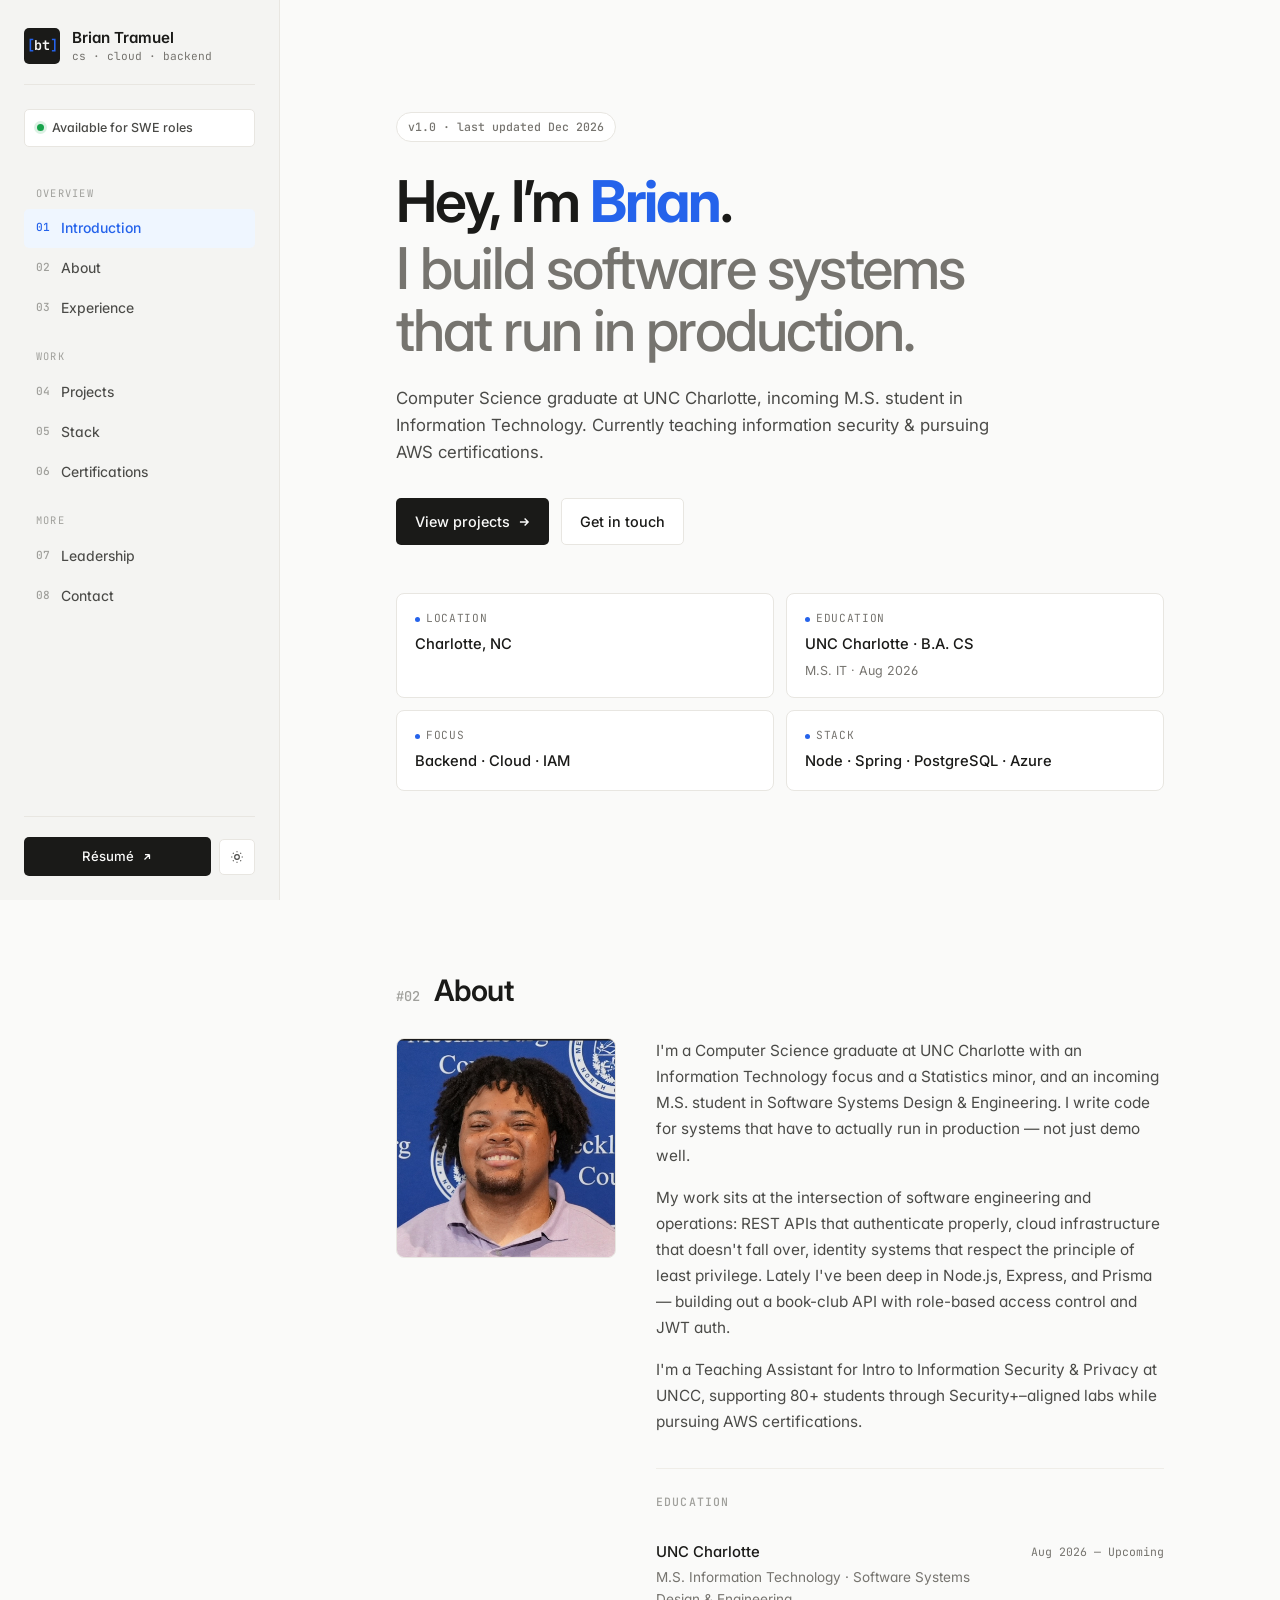
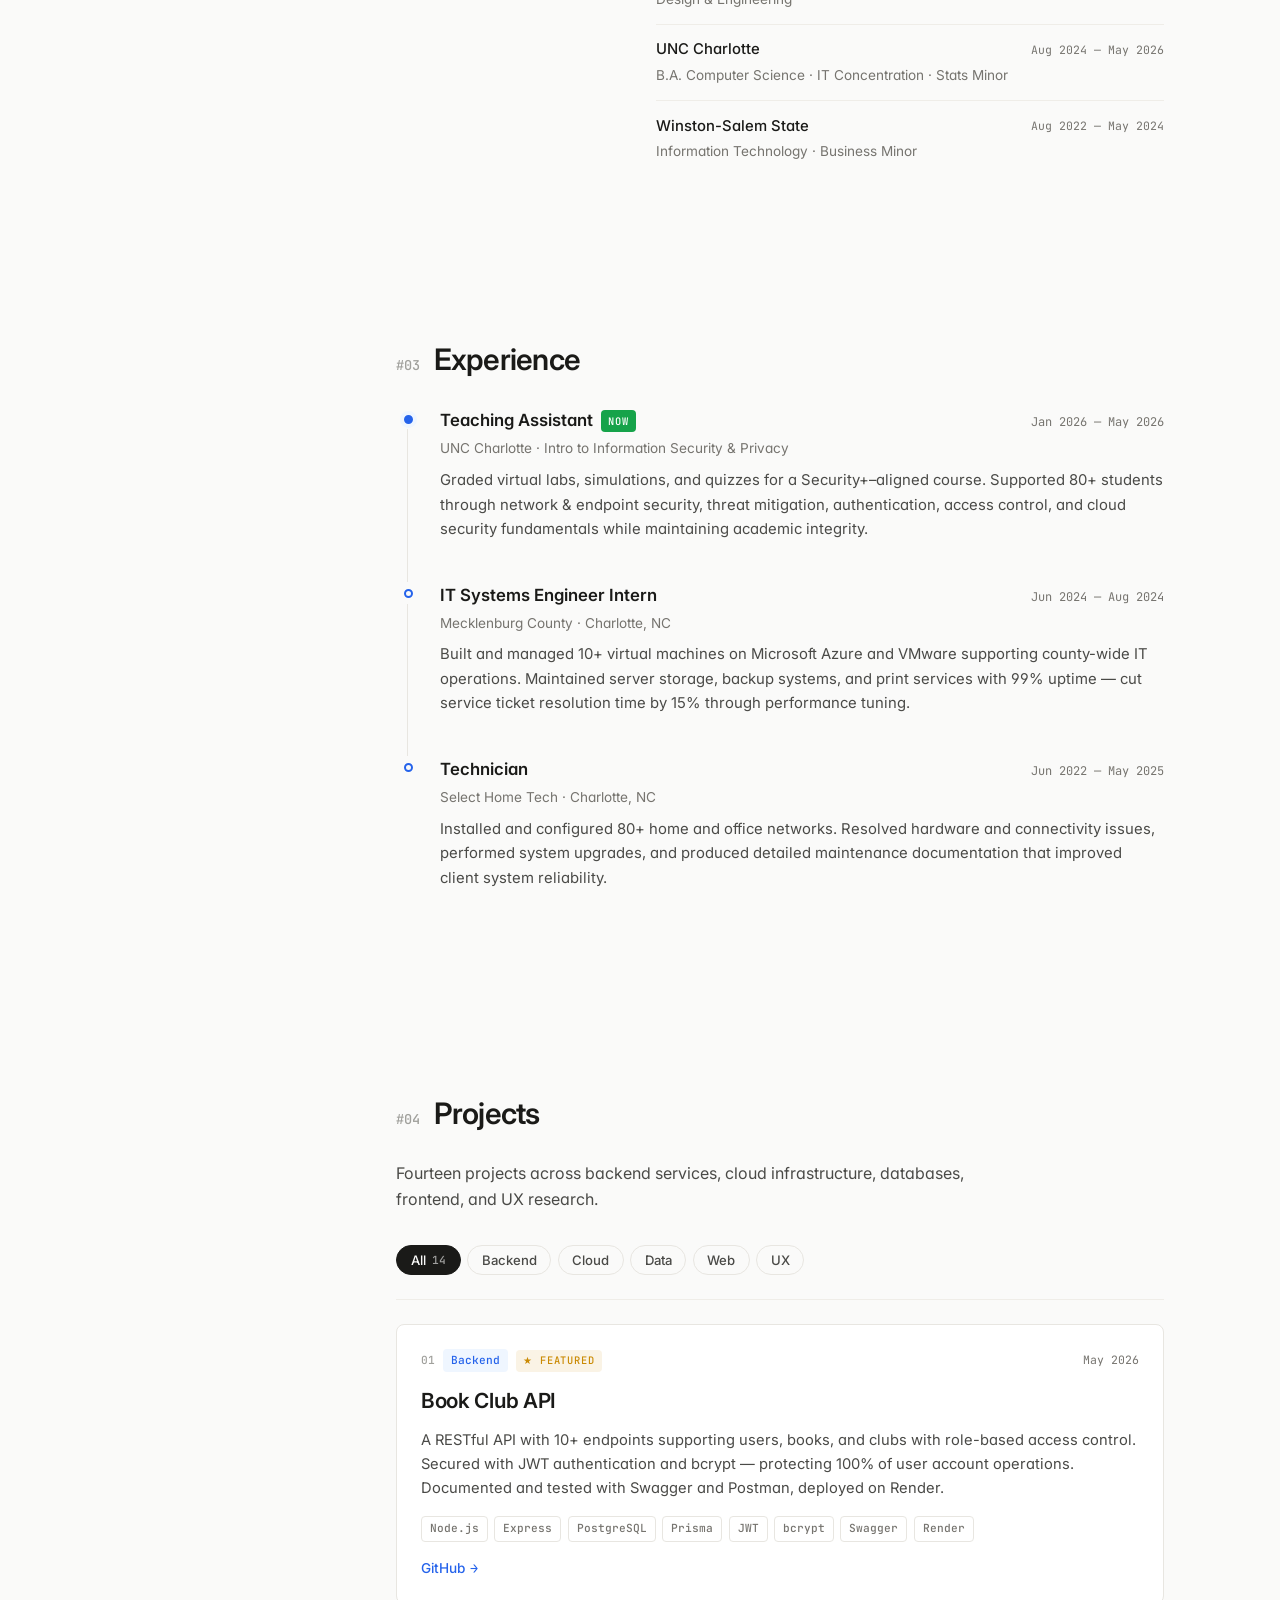
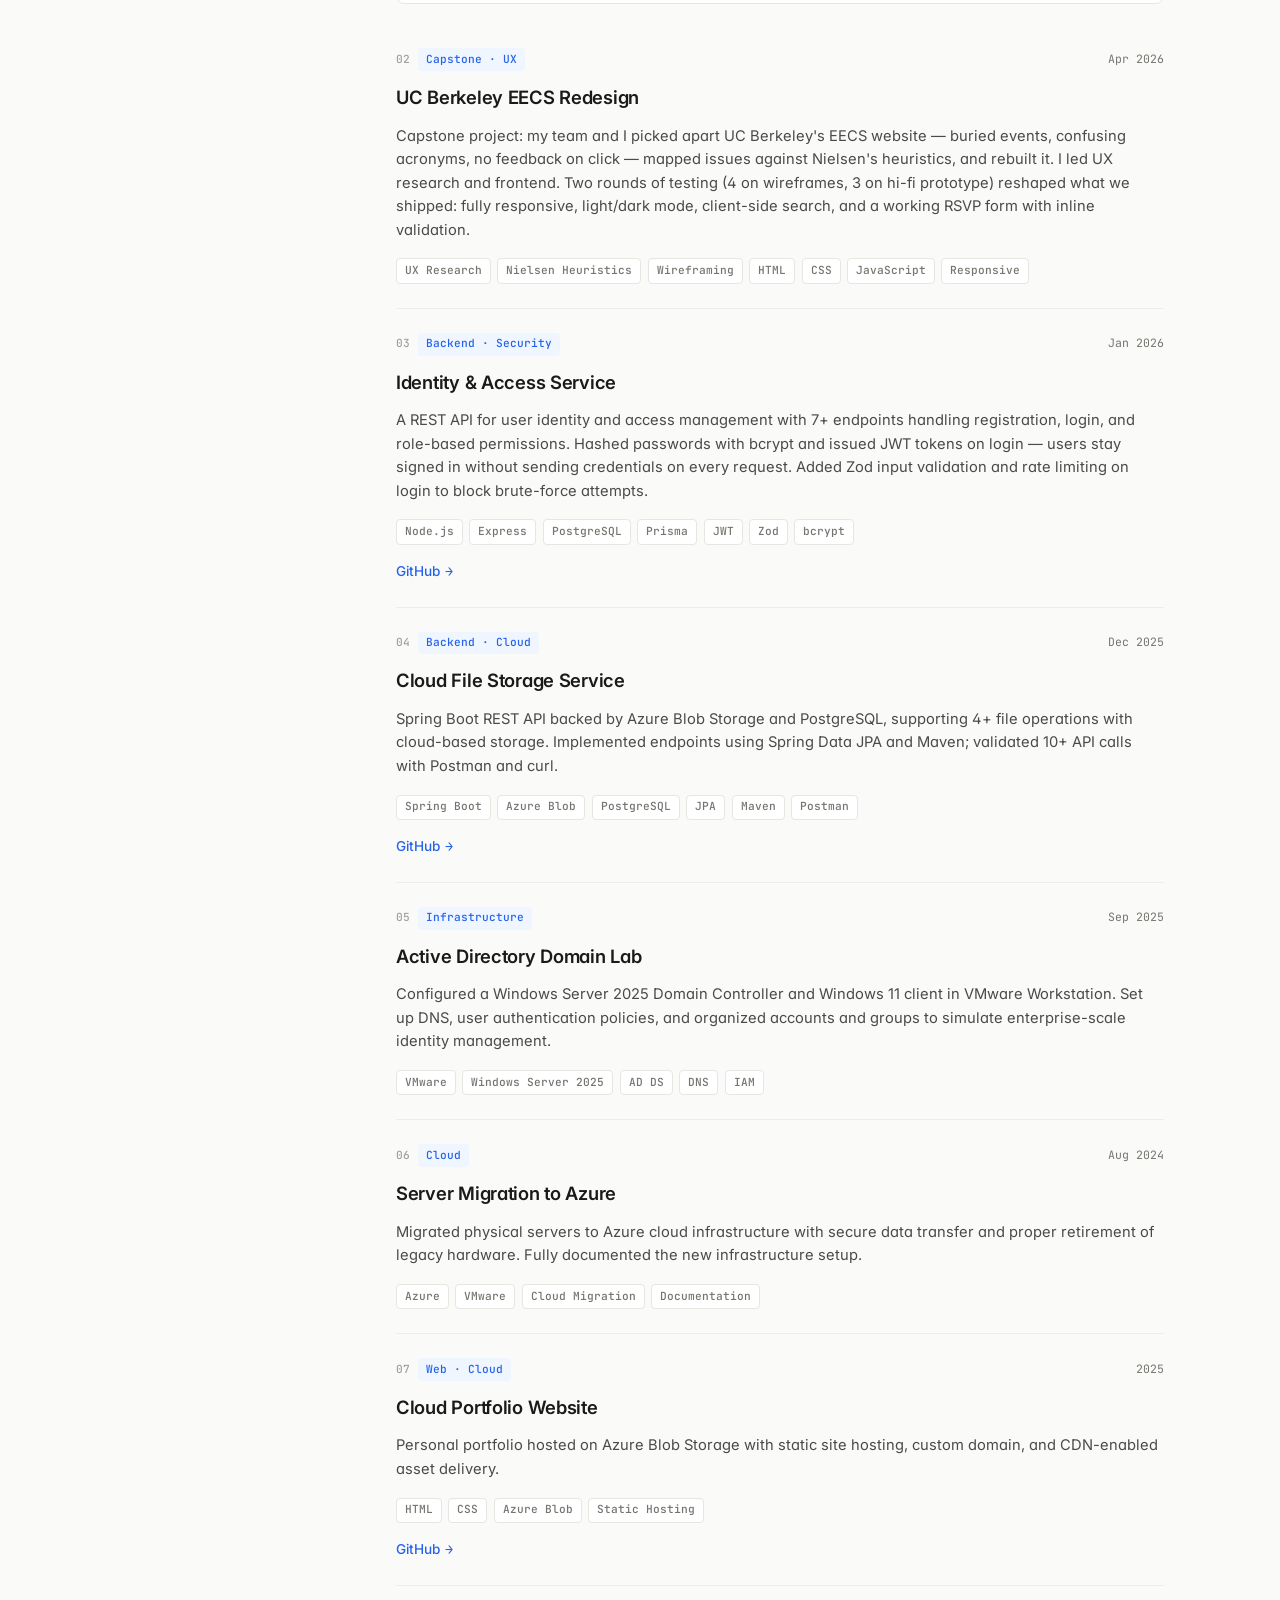
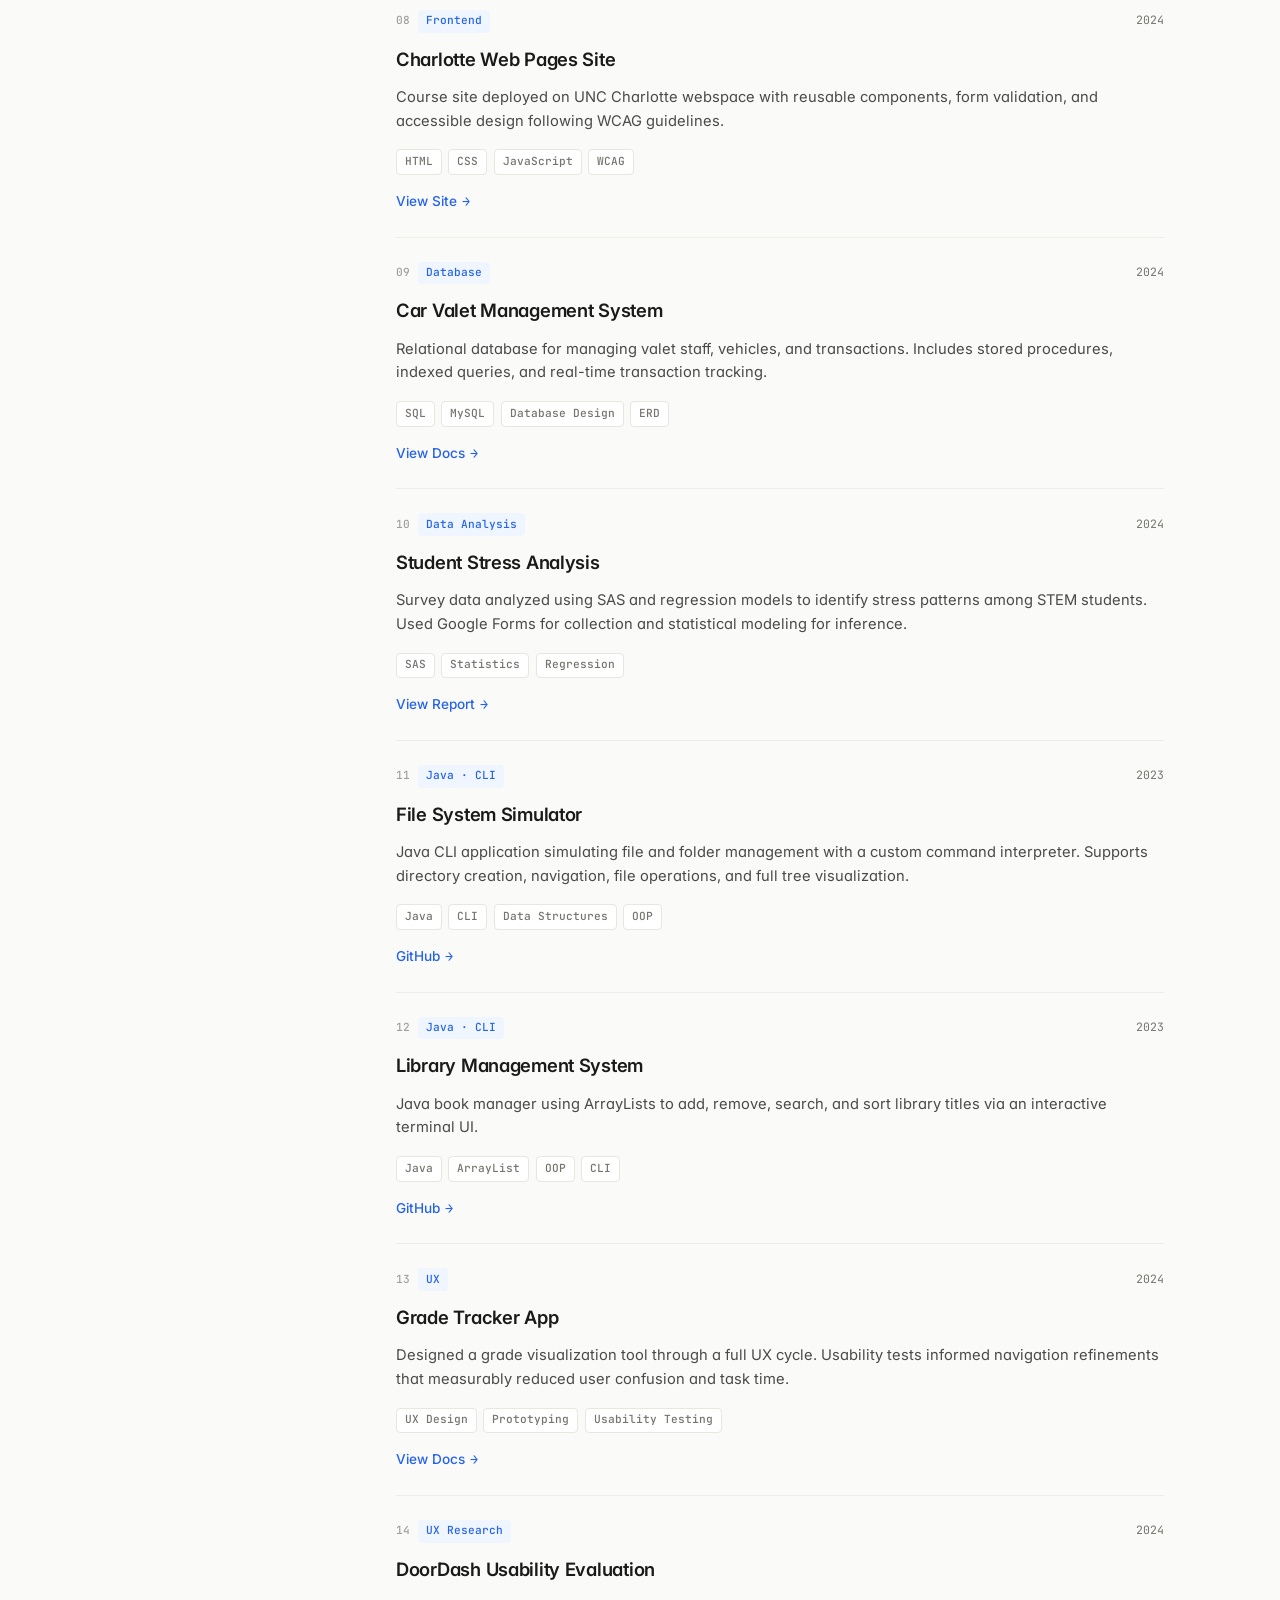
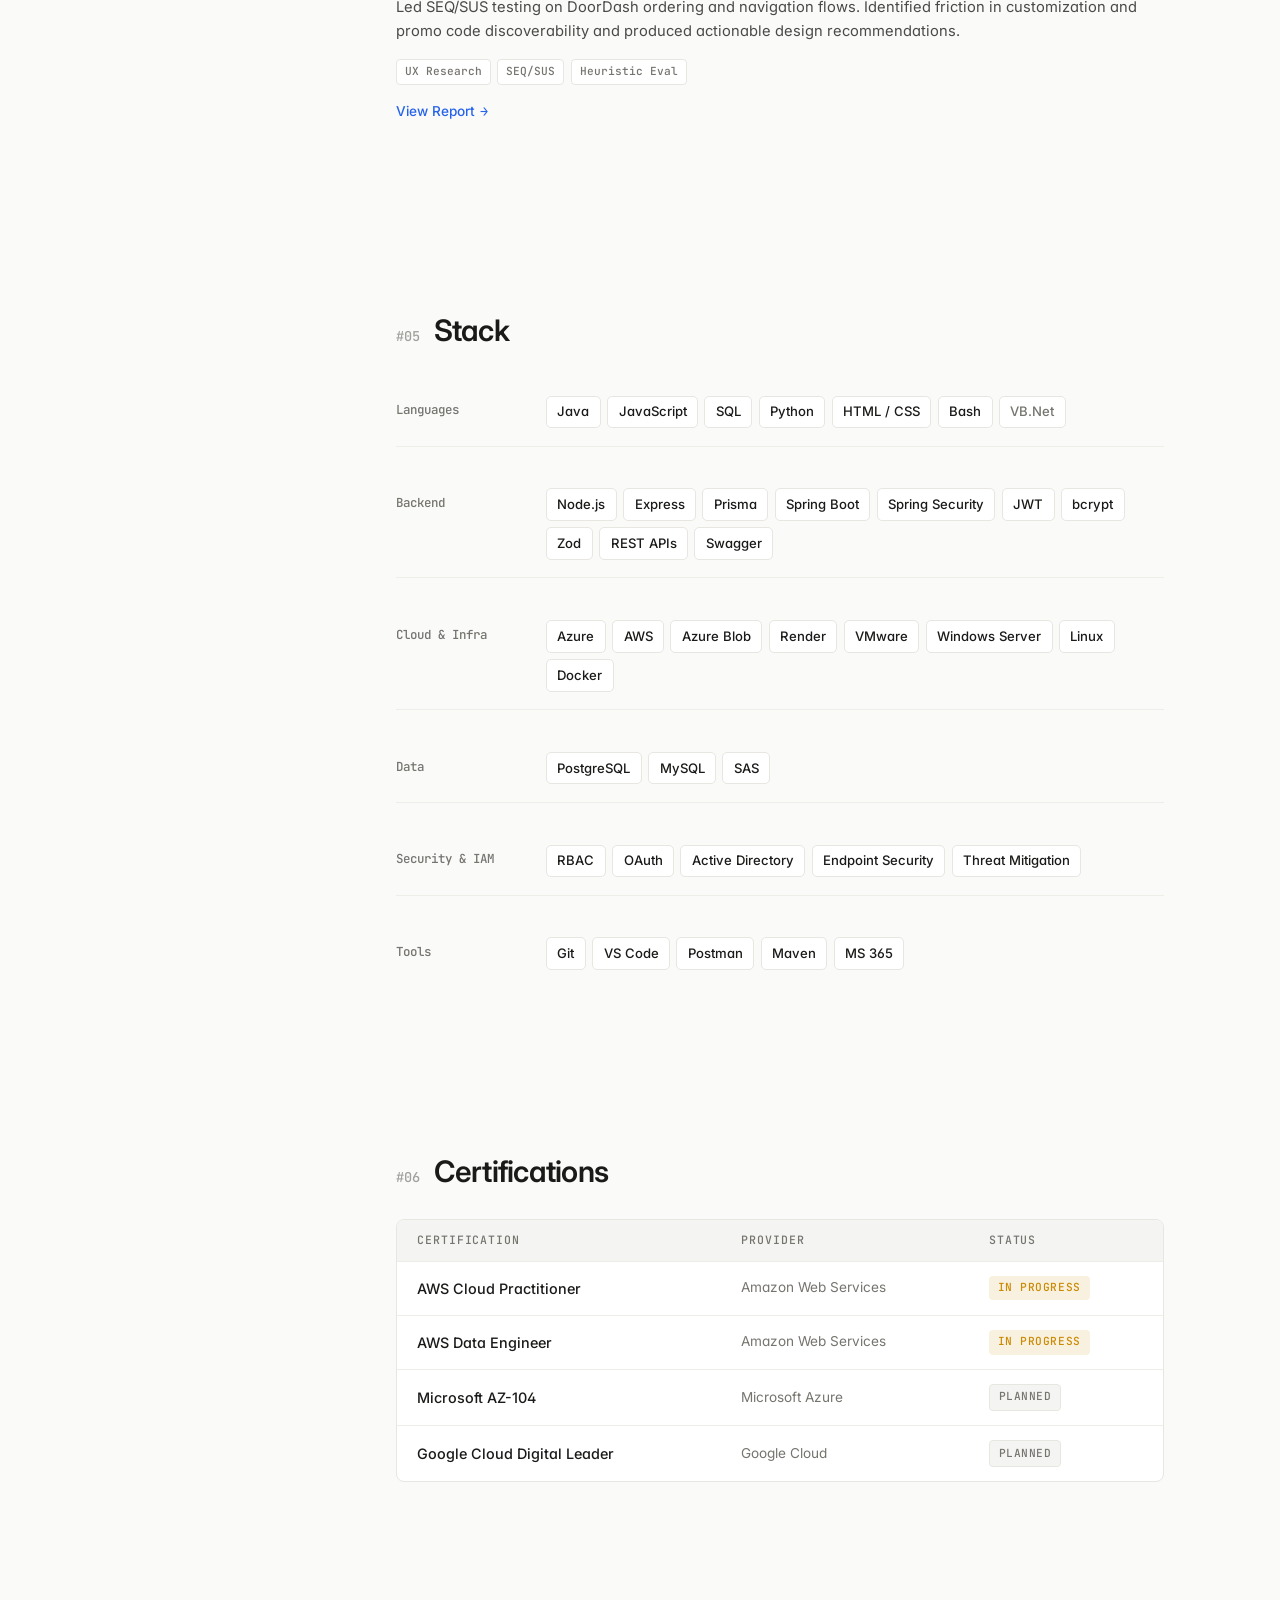
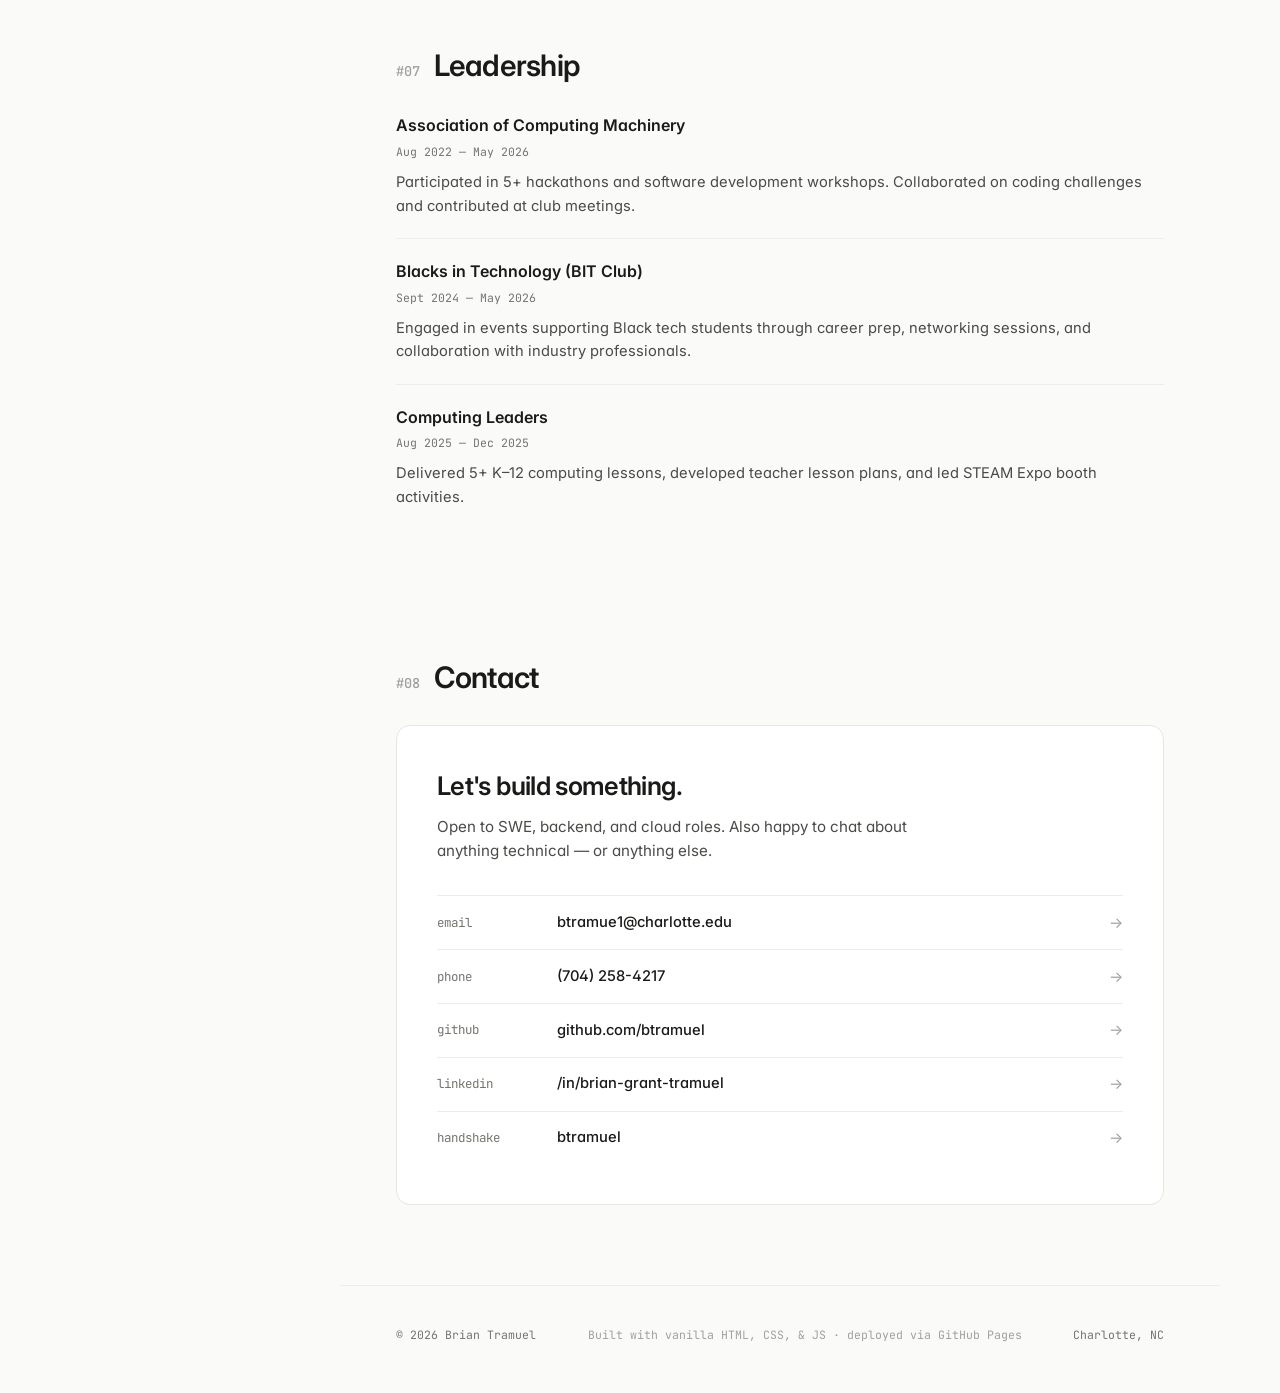
==== commit 266b0db1: "Redesign: technical docs layout" ====
--- a/index.html
+++ b/index.html
@@ -3,470 +3,434 @@
 <head>
     <meta charset="UTF-8">
     <meta name="viewport" content="width=device-width, initial-scale=1.0">
-    <meta name="description" content="Brian Tramuel — CS grad & incoming M.S. IT student at UNC Charlotte. Cloud systems, secure APIs, IT infrastructure.">
+    <meta name="description" content="Brian Tramuel — CS grad & incoming M.S. IT student at UNC Charlotte. Cloud-native APIs, identity systems, and full-stack engineering.">
     <title>Brian Tramuel</title>
     <link rel="preconnect" href="https://fonts.googleapis.com">
     <link rel="preconnect" href="https://fonts.gstatic.com" crossorigin>
-    <link href="https://fonts.googleapis.com/css2?family=Syne:wght@400;500;600;700;800&family=DM+Mono:wght@300;400;500&family=DM+Sans:opsz,wght@9..40,300;9..40,400;9..40,500&display=swap" rel="stylesheet">
+    <link href="https://fonts.googleapis.com/css2?family=Inter:wght@300;400;450;500;600;700&family=JetBrains+Mono:wght@400;500;600&display=swap" rel="stylesheet">
     <link rel="stylesheet" href="style.css">
 </head>
 <body>
 
-    <div class="cursor" id="cursor"></div>
-    <div class="cursor-ring" id="cursorRing"></div>
-
-    <!-- NAV -->
-    <nav id="navbar">
-        <div class="nav-inner">
-            <a href="#home" class="nav-logo">BT<span class="dot">.</span></a>
-            <ul class="nav-links" id="navLinks">
-                <li><a href="#about">About</a></li>
-                <li><a href="#experience">Experience</a></li>
-                <li><a href="#projects">Projects</a></li>
-                <li><a href="#skills">Skills</a></li>
-                <li><a href="#leadership">Leadership</a></li>
-                <li><a href="#contact">Contact</a></li>
-                <li><a href="documents/resume.pdf" target="_blank" class="resume-btn">Resume ↗</a></li>
-            </ul>
-            <div class="nav-controls">
-                <button class="theme-btn" id="themeBtn" aria-label="Toggle theme">
-                    <svg class="sun-icon" width="16" height="16" viewBox="0 0 24 24" fill="none" stroke="currentColor" stroke-width="2.5"><circle cx="12" cy="12" r="5"/><line x1="12" y1="1" x2="12" y2="3"/><line x1="12" y1="21" x2="12" y2="23"/><line x1="4.22" y1="4.22" x2="5.64" y2="5.64"/><line x1="18.36" y1="18.36" x2="19.78" y2="19.78"/><line x1="1" y1="12" x2="3" y2="12"/><line x1="21" y1="12" x2="23" y2="12"/><line x1="4.22" y1="19.78" x2="5.64" y2="18.36"/><line x1="18.36" y1="5.64" x2="19.78" y2="4.22"/></svg>
-                    <svg class="moon-icon" width="16" height="16" viewBox="0 0 24 24" fill="none" stroke="currentColor" stroke-width="2.5"><path d="M21 12.79A9 9 0 1 1 11.21 3 7 7 0 0 0 21 12.79z"/></svg>
+    <!-- MOBILE TOP BAR -->
+    <div class="mobile-bar">
+        <a href="#top" class="mobile-logo">
+            <span class="logo-mark">bt</span>
+            <span class="logo-slash">/</span>
+            <span class="logo-name">brian tramuel</span>
+        </a>
+        <button class="hamburger" id="hamburger" aria-label="Menu">
+            <span></span><span></span><span></span>
+        </button>
+    </div>
+
+    <!-- SIDEBAR -->
+    <aside class="sidebar" id="sidebar">
+        <div class="sidebar-inner">
+            <a href="#top" class="brand">
+                <div class="brand-mark">
+                    <span class="brand-bracket">[</span>bt<span class="brand-bracket">]</span>
+                </div>
+                <div class="brand-text">
+                    <span class="brand-name">Brian Tramuel</span>
+                    <span class="brand-role">cs · cloud · backend</span>
+                </div>
+            </a>
+
+            <div class="status">
+                <span class="status-dot"></span>
+                <span class="status-text">Available for SWE roles</span>
+            </div>
+
+            <nav class="side-nav">
+                <span class="nav-group">Overview</span>
+                <a href="#top" class="nav-link"><span class="nav-num">01</span>Introduction</a>
+                <a href="#about" class="nav-link"><span class="nav-num">02</span>About</a>
+                <a href="#experience" class="nav-link"><span class="nav-num">03</span>Experience</a>
+
+                <span class="nav-group">Work</span>
+                <a href="#projects" class="nav-link"><span class="nav-num">04</span>Projects</a>
+                <a href="#skills" class="nav-link"><span class="nav-num">05</span>Stack</a>
+                <a href="#certifications" class="nav-link"><span class="nav-num">06</span>Certifications</a>
+
+                <span class="nav-group">More</span>
+                <a href="#leadership" class="nav-link"><span class="nav-num">07</span>Leadership</a>
+                <a href="#contact" class="nav-link"><span class="nav-num">08</span>Contact</a>
+            </nav>
+
+            <div class="side-foot">
+                <a href="documents/resume.pdf" target="_blank" class="resume-link">
+                    <span>Résumé</span>
+                    <svg width="12" height="12" viewBox="0 0 24 24" fill="none" stroke="currentColor" stroke-width="2.5"><path d="M7 17L17 7M17 7H8M17 7V16"/></svg>
+                </a>
+                <button class="theme-toggle" id="themeBtn" aria-label="Toggle theme">
+                    <svg class="i-sun" width="14" height="14" viewBox="0 0 24 24" fill="none" stroke="currentColor" stroke-width="2"><circle cx="12" cy="12" r="4"/><path d="M12 2v2M12 20v2M4.93 4.93l1.41 1.41M17.66 17.66l1.41 1.41M2 12h2M20 12h2M6.34 17.66l-1.41 1.41M19.07 4.93l-1.41 1.41"/></svg>
+                    <svg class="i-moon" width="14" height="14" viewBox="0 0 24 24" fill="none" stroke="currentColor" stroke-width="2"><path d="M21 12.79A9 9 0 1 1 11.21 3 7 7 0 0 0 21 12.79z"/></svg>
                 </button>
-                <button class="hamburger" id="hamburger" aria-label="Menu">
-                    <span></span><span></span><span></span>
-                </button>
             </div>
         </div>
-    </nav>
-
-    <!-- HERO -->
-    <section id="home" class="hero">
-        <div class="hero-grid-bg"></div>
-        <div class="hero-glow"></div>
-        <div class="container hero-layout">
-            <div class="hero-text">
-                <p class="hero-eyebrow">
-                    <span class="pulse-dot"></span>
-                    B.A. CS &middot; Incoming M.S. IT &middot; UNC Charlotte
-                </p>
-                <h1>Brian<br><em>Tramuel</em></h1>
-                <p class="hero-sub">
-                    Building <strong>cloud-native systems</strong>, <strong>secure APIs</strong>,
-                    and <strong>IT infrastructure</strong> that scales.
-                </p>
-                <div class="hero-btns">
-                    <a href="#projects" class="btn-accent">View My Work</a>
-                    <a href="#contact" class="btn-outline">Say Hello &rarr;</a>
-                </div>
-                <div class="hero-socials">
-                    <a href="https://github.com/btramuel" target="_blank" class="social-chip">
-                        <svg width="14" height="14" viewBox="0 0 24 24" fill="currentColor"><path d="M12 0C5.37 0 0 5.37 0 12c0 5.3 3.44 9.8 8.21 11.39.6.11.79-.26.79-.58v-2.23c-3.34.73-4.03-1.42-4.03-1.42-.55-1.39-1.33-1.76-1.33-1.76-1.09-.74.08-.73.08-.73 1.2.08 1.84 1.24 1.84 1.24 1.07 1.83 2.81 1.3 3.49 1 .11-.78.42-1.31.76-1.61-2.67-.3-5.47-1.33-5.47-5.93 0-1.31.47-2.38 1.24-3.22-.14-.3-.54-1.52.12-3.18 0 0 1.01-.32 3.3 1.23.96-.27 1.98-.4 3-.4s2.04.14 3 .4c2.29-1.55 3.3-1.23 3.3-1.23.66 1.65.24 2.87.12 3.18.77.84 1.24 1.91 1.24 3.22 0 4.61-2.81 5.63-5.48 5.92.43.37.82 1.1.82 2.22v3.29c0 .32.19.69.8.58C20.56 21.8 24 17.3 24 12c0-6.63-5.37-12-12-12z"/></svg>
-                        GitHub
-                    </a>
-                    <a href="https://www.linkedin.com/in/brian-grant-tramuel-882121264/" target="_blank" class="social-chip">
-                        <svg width="14" height="14" viewBox="0 0 24 24" fill="currentColor"><path d="M20.45 20.45h-3.55v-5.57c0-1.33-.03-3.04-1.85-3.04-1.85 0-2.13 1.45-2.13 2.94v5.67H9.37V9h3.41v1.56h.05c.48-.9 1.64-1.85 3.37-1.85 3.6 0 4.27 2.37 4.27 5.45v6.29zM5.34 7.43a2.06 2.06 0 1 1 0-4.12 2.06 2.06 0 0 1 0 4.12zm1.78 13.02H3.56V9h3.56v11.45zM22.22 0H1.77C.79 0 0 .77 0 1.73v20.54C0 23.23.79 24 1.77 24h20.45c.98 0 1.78-.77 1.78-1.73V1.73C24 .77 23.2 0 22.22 0z"/></svg>
-                        LinkedIn
-                    </a>
-                    <a href="https://app.joinhandshake.com/profiles/btramuel" target="_blank" class="social-chip">
-                        <svg width="14" height="14" viewBox="0 0 24 24" fill="currentColor"><path d="M5 7h14a2 2 0 0 1 2 2v6a2 2 0 0 1-2 2H5a2 2 0 0 1-2-2V9a2 2 0 0 1 2-2zm0 0V5a2 2 0 0 1 2-2h10a2 2 0 0 1 2 2v2"/></svg>
-                        Handshake
-                    </a>
-                </div>
-            </div>
-            <div class="hero-photo">
-                <div class="photo-wrap">
-                    <img src="profile.jpg" alt="Brian Tramuel">
-                </div>
-                <div class="stat-row">
-                    <div class="stat-card card-a">
-                        <span class="stat-n">2+</span>
-                        <span class="stat-l">Yrs Experience</span>
-                    </div>
-                    <div class="stat-card card-b">
-                        <span class="stat-n">12+</span>
-                        <span class="stat-l">Projects Built</span>
-                    </div>
-                </div>
-            </div>
-        </div>
-        <div class="scroll-cue"><div class="scroll-bar"></div><span>Scroll</span></div>
-    </section>
-
-    <!-- ABOUT -->
-    <section id="about">
-        <div class="container">
-            <div class="section-head">
-                <span class="sec-num">001</span>
-                <h2>About &amp; Education</h2>
-            </div>
-            <div class="about-layout">
-                <div class="about-left">
-                    <p class="lead-text">Hello, I'm Brian &mdash; a Computer Science graduate at UNC Charlotte (B.A. &rsquo;26) with an IT concentration, and incoming M.S. student focusing on Software Systems Design &amp; Engineering.</p>
-                    <p class="body-text">I'm passionate about building practical, secure systems &mdash; from cloud-native REST APIs and identity management to enterprise IT infrastructure and backend development. I thrive where software engineering meets real-world operations.</p>
-                    <p class="body-text">Currently a Teaching Assistant for Intro to Information Security &amp; Privacy at UNCC, supporting 80+ students through Security+-aligned labs while pursuing AWS certifications.</p>
-                    <div class="tag-row">
-                        <span>&#x2601;&#xFE0F; Cloud Systems</span>
-                        <span>&#x1F512; Security &amp; IAM</span>
-                        <span>&#x2699;&#xFE0F; Backend Dev</span>
-                        <span>&#x1F9E9; IT Infrastructure</span>
-                    </div>
-                </div>
-                <div class="about-right">
-                    <h3 class="block-title">Education</h3>
-                    <div class="edu-stack">
-                        <div class="edu-card">
-                            <div class="edu-badge" style="background:#00703C">UNCC</div>
-                            <div class="edu-info">
-                                <h4>UNC Charlotte</h4>
-                                <p>M.S. Information Technology &middot; Software Systems Design &amp; Engineering</p>
-                                <span class="date-tag">Aug 2026 &mdash; Upcoming</span>
+    </aside>
+
+    <!-- MAIN -->
+    <main class="main">
+
+        <!-- HERO -->
+        <section id="top" class="hero">
+            <div class="hero-meta">
+                <span class="meta-tag">v1.0 · last updated <span id="lastUpdated">May 2026</span></span>
+            </div>
+
+            <h1 class="hero-title">
+                <span class="hero-line">Hey, I&rsquo;m <span class="accent">Brian</span>.</span>
+                <span class="hero-line muted">I build software systems<br>that run in production.</span>
+            </h1>
+
+            <p class="hero-sub">
+                Computer Science graduate at UNC Charlotte, incoming M.S. student in Information Technology. Currently teaching information security &amp; pursuing AWS certifications.
+            </p>
+
+            <div class="hero-actions">
+                <a href="#projects" class="btn-primary">
+                    <span>View projects</span>
+                    <svg width="14" height="14" viewBox="0 0 24 24" fill="none" stroke="currentColor" stroke-width="2.5"><path d="M5 12h14M13 6l6 6-6 6"/></svg>
+                </a>
+                <a href="#contact" class="btn-secondary">Get in touch</a>
+            </div>
+
+            <!-- info cards -->
+            <div class="info-grid">
+                <div class="info-card">
+                    <span class="info-label"><span class="info-dot"></span> location</span>
+                    <span class="info-value">Charlotte, NC</span>
+                </div>
+                <div class="info-card">
+                    <span class="info-label"><span class="info-dot"></span> education</span>
+                    <span class="info-value">UNC Charlotte &middot; B.A. CS</span>
+                    <span class="info-sub">M.S. IT &middot; Aug 2026</span>
+                </div>
+                <div class="info-card">
+                    <span class="info-label"><span class="info-dot"></span> focus</span>
+                    <span class="info-value">Backend &middot; Cloud &middot; IAM</span>
+                </div>
+                <div class="info-card">
+                    <span class="info-label"><span class="info-dot"></span> stack</span>
+                    <span class="info-value">Node · Spring · PostgreSQL · Azure</span>
+                </div>
+            </div>
+        </section>
+
+        <!-- ABOUT -->
+        <section id="about" class="section">
+            <div class="section-head">
+                <span class="anchor">#02</span>
+                <h2>About</h2>
+            </div>
+
+            <div class="about-grid">
+                <div class="about-photo">
+                    <div class="photo-frame">
+                        <img src="profile.jpg" alt="Brian Tramuel">
+                    </div>
+                </div>
+                <div class="about-prose">
+                    <p>I'm a Computer Science graduate at UNC Charlotte with an Information Technology focus and a Statistics minor, and an incoming M.S. student in Software Systems Design &amp; Engineering. I write code for systems that have to actually run in production &mdash; not just demo well.</p>
+                    <p>My work sits at the intersection of software engineering and operations: REST APIs that authenticate properly, cloud infrastructure that doesn't fall over, identity systems that respect the principle of least privilege. Lately I've been deep in Node.js, Express, and Prisma &mdash; building out a book-club API with role-based access control and JWT auth.</p>
+                    <p>I'm a Teaching Assistant for Intro to Information Security &amp; Privacy at UNCC, supporting 80+ students through Security+&ndash;aligned labs while pursuing AWS certifications.</p>
+
+                    <div class="education-list">
+                        <span class="edu-label">Education</span>
+                        <div class="edu-item">
+                            <div class="edu-main">
+                                <span class="edu-school">UNC Charlotte</span>
+                                <span class="edu-deg">M.S. Information Technology &middot; Software Systems Design &amp; Engineering</span>
                             </div>
-                        </div>
-                        <div class="edu-card">
-                            <div class="edu-badge" style="background:#00703C">UNCC</div>
-                            <div class="edu-info">
-                                <h4>UNC Charlotte</h4>
-                                <p>B.A. Computer Science &middot; IT Concentration &middot; Statistics Minor</p>
-                                <span class="date-tag">Aug 2024 &ndash; May 2026</span>
+                            <span class="edu-date">Aug 2026 &mdash; Upcoming</span>
+                        </div>
+                        <div class="edu-item">
+                            <div class="edu-main">
+                                <span class="edu-school">UNC Charlotte</span>
+                                <span class="edu-deg">B.A. Computer Science &middot; IT Concentration &middot; Stats Minor</span>
                             </div>
-                        </div>
-                        <div class="edu-card">
-                            <div class="edu-badge" style="background:#8B0000">WSSU</div>
-                            <div class="edu-info">
-                                <h4>Winston Salem State University</h4>
-                                <p>Information Technology &middot; Business Minor</p>
-                                <span class="date-tag">Aug 2022 &ndash; May 2024</span>
+                            <span class="edu-date">Aug 2024 &mdash; May 2026</span>
+                        </div>
+                        <div class="edu-item">
+                            <div class="edu-main">
+                                <span class="edu-school">Winston-Salem State</span>
+                                <span class="edu-deg">Information Technology &middot; Business Minor</span>
                             </div>
-                        </div>
-                    </div>
-                    <h3 class="block-title" style="margin-top:2rem">Relevant Coursework</h3>
-                    <div class="course-tags">
-                        <span>Data Structures &amp; Algorithms</span>
-                        <span>Database Design &amp; Implementation</span>
-                        <span>Front-End Web Apps</span>
-                        <span>Cloud Computing &amp; Data Analysis</span>
-                        <span>Identity &amp; Access Management</span>
-                        <span>Backend App Development</span>
-                        <span>Usable Security &amp; Privacy</span>
-                        <span>Software Analysis &amp; Testing</span>
-                        <span>UX Methods</span>
-                        <span>Systems Analysis &amp; Design</span>
-                    </div>
-                </div>
-            </div>
-        </div>
-    </section>
-
-    <!-- EXPERIENCE -->
-    <section id="experience" class="alt-bg">
-        <div class="container">
-            <div class="section-head">
-                <span class="sec-num">002</span>
+                            <span class="edu-date">Aug 2022 &mdash; May 2024</span>
+                        </div>
+                    </div>
+                </div>
+            </div>
+        </section>
+
+        <!-- EXPERIENCE -->
+        <section id="experience" class="section">
+            <div class="section-head">
+                <span class="anchor">#03</span>
                 <h2>Experience</h2>
             </div>
+
             <div class="exp-list">
 
-                <div class="exp-card">
-                    <div class="exp-left">
-                        <div class="exp-logo" style="background:#005035">
-                            <svg width="24" height="24" viewBox="0 0 24 24" fill="white"><path d="M12 3L1 9l11 6 9-4.91V17h2V9L12 3zM5 13.18v4L12 21l7-3.82v-4L12 17l-7-3.82z"/></svg>
-                        </div>
-                        <div class="exp-meta">
-                            <span class="exp-co">UNC Charlotte</span>
-                            <span class="exp-date">Jan 2026 &ndash; Present</span>
-                        </div>
-                    </div>
-                    <div class="exp-right">
-                        <span class="exp-badge">Current</span>
-                        <h3>Teaching Assistant &mdash; Intro to Information Security &amp; Privacy</h3>
-                        <p>Grading virtual labs, simulations, and quizzes for a Security+-aligned information security course. Supporting 80+ students across network and endpoint security, threat mitigation, authentication &amp; access control, and cloud security fundamentals through interactive labs.</p>
-                    </div>
-                </div>
-
-                <div class="exp-card">
-                    <div class="exp-left">
-                        <div class="exp-logo" style="background:#0a4275">
-                            <svg width="22" height="22" viewBox="0 0 24 24" fill="white"><rect x="2" y="2" width="9" height="9" rx="1"/><rect x="13" y="2" width="9" height="9" rx="1"/><rect x="2" y="13" width="9" height="9" rx="1"/><rect x="13" y="13" width="9" height="9" rx="1"/></svg>
-                        </div>
-                        <div class="exp-meta">
-                            <span class="exp-co">Mecklenburg County</span>
-                            <span class="exp-date">Jun 2024 &ndash; Aug 2024</span>
-                        </div>
-                    </div>
-                    <div class="exp-right">
-                        <h3>IT Systems Engineer Intern</h3>
-                        <p>Built and managed 10+ virtual machines using Microsoft Azure and VMware supporting county-wide IT operations. Maintained server storage, backup systems, and print services ensuring 99% uptime. Reduced service ticket resolution time by 15% through system performance optimization.</p>
-                    </div>
-                </div>
-
-                <div class="exp-card">
-                    <div class="exp-left">
-                        <div class="exp-logo" style="background:#1c1c2e">
-                            <svg width="22" height="22" viewBox="0 0 24 24" fill="white"><path d="M13 10V3L4 14h7v7l9-11h-7z"/></svg>
-                        </div>
-                        <div class="exp-meta">
-                            <span class="exp-co">Select Home Tech</span>
-                            <span class="exp-date">Jun 2022 &ndash; May 2025</span>
-                        </div>
-                    </div>
-                    <div class="exp-right">
-                        <h3>Technician</h3>
-                        <p>Installed and configured 80+ home and office networks, resolved technical issues, and performed system upgrades. Improved overall client system performance and reliability through proactive maintenance and detailed documentation.</p>
-                    </div>
-                </div>
-
-            </div>
-        </div>
-    </section>
-
-    <!-- PROJECTS -->
-    <section id="projects">
-        <div class="container">
-            <div class="section-head">
-                <span class="sec-num">003</span>
-                <h2>Selected Work</h2>
-            </div>
+                <article class="exp-item">
+                    <div class="exp-bullet"><span></span></div>
+                    <div class="exp-content">
+                        <div class="exp-top">
+                            <h3>Teaching Assistant <span class="exp-pill">Now</span></h3>
+                            <span class="exp-date">Jan 2026 &mdash; May 2026</span>
+                        </div>
+                        <span class="exp-company">UNC Charlotte &middot; Intro to Information Security &amp; Privacy</span>
+                        <p>Graded virtual labs, simulations, and quizzes for a Security+&ndash;aligned course. Supported 80+ students through network &amp; endpoint security, threat mitigation, authentication, access control, and cloud security fundamentals while maintaining academic integrity.</p>
+                    </div>
+                </article>
+
+                <article class="exp-item">
+                    <div class="exp-bullet"><span></span></div>
+                    <div class="exp-content">
+                        <div class="exp-top">
+                            <h3>IT Systems Engineer Intern</h3>
+                            <span class="exp-date">Jun 2024 &mdash; Aug 2024</span>
+                        </div>
+                        <span class="exp-company">Mecklenburg County &middot; Charlotte, NC</span>
+                        <p>Built and managed 10+ virtual machines on Microsoft Azure and VMware supporting county-wide IT operations. Maintained server storage, backup systems, and print services with 99% uptime &mdash; cut service ticket resolution time by 15% through performance tuning.</p>
+                    </div>
+                </article>
+
+                <article class="exp-item">
+                    <div class="exp-bullet"><span></span></div>
+                    <div class="exp-content">
+                        <div class="exp-top">
+                            <h3>Technician</h3>
+                            <span class="exp-date">Jun 2022 &mdash; May 2025</span>
+                        </div>
+                        <span class="exp-company">Select Home Tech &middot; Charlotte, NC</span>
+                        <p>Installed and configured 80+ home and office networks. Resolved hardware and connectivity issues, performed system upgrades, and produced detailed maintenance documentation that improved client system reliability.</p>
+                    </div>
+                </article>
+
+            </div>
+        </section>
+
+        <!-- PROJECTS -->
+        <section id="projects" class="section">
+            <div class="section-head">
+                <span class="anchor">#04</span>
+                <h2>Projects</h2>
+            </div>
+            <p class="section-lede">Fourteen projects across backend services, cloud infrastructure, databases, frontend, and UX research.</p>
+
             <div class="filter-row">
-                <button class="f-btn active" data-filter="all">All</button>
-                <button class="f-btn" data-filter="backend">Java / Backend</button>
+                <button class="f-btn active" data-filter="all">All <span class="f-count">14</span></button>
+                <button class="f-btn" data-filter="backend">Backend</button>
                 <button class="f-btn" data-filter="cloud">Cloud</button>
-                <button class="f-btn" data-filter="database">Database</button>
+                <button class="f-btn" data-filter="database">Data</button>
                 <button class="f-btn" data-filter="web">Web</button>
                 <button class="f-btn" data-filter="ux">UX</button>
             </div>
-            <div class="projects-grid" id="projectsGrid"></div>
-        </div>
-    </section>
-
-    <!-- SKILLS -->
-    <section id="skills" class="alt-bg">
-        <div class="container">
-            <div class="section-head">
-                <span class="sec-num">004</span>
-                <h2>Skills &amp; Tools</h2>
-            </div>
-            <div class="skills-grid">
-
-                <div class="skill-card">
-                    <h3>Languages</h3>
-                    <div class="bar-list">
-                        <div class="bar-item"><span>Java</span><div class="bar-track"><div class="bar-fill" data-w="88"></div></div></div>
-                        <div class="bar-item"><span>SQL</span><div class="bar-track"><div class="bar-fill" data-w="82"></div></div></div>
-                        <div class="bar-item"><span>HTML / CSS</span><div class="bar-track"><div class="bar-fill" data-w="80"></div></div></div>
-                        <div class="bar-item"><span>Python</span><div class="bar-track"><div class="bar-fill" data-w="75"></div></div></div>
-                        <div class="bar-item"><span>JavaScript</span><div class="bar-track"><div class="bar-fill" data-w="72"></div></div></div>
-                        <div class="bar-item"><span>Bash / Shell</span><div class="bar-track"><div class="bar-fill" data-w="65"></div></div></div>
-                        <div class="bar-item"><span>VB.Net</span><div class="bar-track"><div class="bar-fill" data-w="55"></div></div></div>
-                    </div>
-                </div>
-
-                <div class="skill-card">
-                    <h3>Backend &amp; Frameworks</h3>
-                    <div class="chip-grid">
-                        <span class="chip hi">Spring Boot</span>
-                        <span class="chip hi">Spring Security</span>
-                        <span class="chip hi">Spring MVC</span>
-                        <span class="chip hi">Spring Data JPA</span>
-                        <span class="chip">RESTful API Design</span>
-                        <span class="chip">Node.js</span>
-                        <span class="chip">JWT Auth</span>
-                        <span class="chip">Maven</span>
-                        <span class="chip">Docker</span>
-                        <span class="chip">Postman</span>
-                    </div>
-                </div>
-
-                <div class="skill-card">
-                    <h3>Cloud &amp; Infrastructure</h3>
-                    <div class="chip-grid">
-                        <span class="chip hi">Microsoft Azure</span>
-                        <span class="chip hi">AWS</span>
-                        <span class="chip hi">Azure Blob Storage</span>
-                        <span class="chip">VMware</span>
-                        <span class="chip">Google Cloud</span>
-                        <span class="chip">Windows Server</span>
-                        <span class="chip">Linux</span>
-                        <span class="chip">VMware Workstation Pro</span>
-                    </div>
-                </div>
-
-                <div class="skill-card">
-                    <h3>Security &amp; IAM</h3>
-                    <div class="chip-grid">
-                        <span class="chip hi">Identity &amp; Access Management</span>
-                        <span class="chip hi">Role-Based Access Control</span>
-                        <span class="chip">Active Directory</span>
-                        <span class="chip">JWT / OAuth</span>
-                        <span class="chip">Endpoint Security</span>
-                        <span class="chip">Threat Mitigation</span>
-                        <span class="chip">CompTIA Security+</span>
-                    </div>
-                </div>
-
-                <div class="skill-card">
-                    <h3>Tools &amp; Platforms</h3>
-                    <div class="chip-grid">
-                        <span class="chip">GitHub</span>
-                        <span class="chip">MySQL</span>
-                        <span class="chip">PostgreSQL</span>
-                        <span class="chip">VS Code</span>
-                        <span class="chip">SAS</span>
-                        <span class="chip">MS Office 365</span>
-                        <span class="chip">Postman</span>
-                    </div>
-                </div>
-
-                <div class="skill-card">
-                    <h3>Certifications</h3>
-                    <div class="cert-list">
-                        <div class="cert-row progress">
-                            <span class="cert-badge">In Progress</span>
-                            <span>AWS Cloud Practitioner</span>
-                        </div>
-                        <div class="cert-row progress">
-                            <span class="cert-badge">In Progress</span>
-                            <span>AWS Data Engineer</span>
-                        </div>
-                        <div class="cert-row planned">
-                            <span class="cert-badge">Planned</span>
-                            <span>Google Cloud Digital Leader</span>
-                        </div>
-                        <div class="cert-row planned">
-                            <span class="cert-badge">Planned</span>
-                            <span>Microsoft AZ-900</span>
-                        </div>
-                    </div>
-                </div>
-
-            </div>
-        </div>
-    </section>
-
-    <!-- LEADERSHIP -->
-    <section id="leadership">
-        <div class="container">
-            <div class="section-head">
-                <span class="sec-num">005</span>
-                <h2>Leadership &amp; Involvement</h2>
-            </div>
+
+            <div class="projects-list" id="projectsGrid"></div>
+        </section>
+
+        <!-- SKILLS / STACK -->
+        <section id="skills" class="section">
+            <div class="section-head">
+                <span class="anchor">#05</span>
+                <h2>Stack</h2>
+            </div>
+
+            <div class="stack-grid">
+                <div class="stack-block">
+                    <span class="stack-label">Languages</span>
+                    <div class="stack-items">
+                        <span class="stack-item">Java</span>
+                        <span class="stack-item">JavaScript</span>
+                        <span class="stack-item">SQL</span>
+                        <span class="stack-item">Python</span>
+                        <span class="stack-item">HTML / CSS</span>
+                        <span class="stack-item">Bash</span>
+                        <span class="stack-item subtle">VB.Net</span>
+                    </div>
+                </div>
+
+                <div class="stack-block">
+                    <span class="stack-label">Backend</span>
+                    <div class="stack-items">
+                        <span class="stack-item">Node.js</span>
+                        <span class="stack-item">Express</span>
+                        <span class="stack-item">Prisma</span>
+                        <span class="stack-item">Spring Boot</span>
+                        <span class="stack-item">Spring Security</span>
+                        <span class="stack-item">JWT</span>
+                        <span class="stack-item">bcrypt</span>
+                        <span class="stack-item">Zod</span>
+                        <span class="stack-item">REST APIs</span>
+                        <span class="stack-item">Swagger</span>
+                    </div>
+                </div>
+
+                <div class="stack-block">
+                    <span class="stack-label">Cloud &amp; Infra</span>
+                    <div class="stack-items">
+                        <span class="stack-item">Azure</span>
+                        <span class="stack-item">AWS</span>
+                        <span class="stack-item">Azure Blob</span>
+                        <span class="stack-item">Render</span>
+                        <span class="stack-item">VMware</span>
+                        <span class="stack-item">Windows Server</span>
+                        <span class="stack-item">Linux</span>
+                        <span class="stack-item">Docker</span>
+                    </div>
+                </div>
+
+                <div class="stack-block">
+                    <span class="stack-label">Data</span>
+                    <div class="stack-items">
+                        <span class="stack-item">PostgreSQL</span>
+                        <span class="stack-item">MySQL</span>
+                        <span class="stack-item">SAS</span>
+                    </div>
+                </div>
+
+                <div class="stack-block">
+                    <span class="stack-label">Security &amp; IAM</span>
+                    <div class="stack-items">
+                        <span class="stack-item">RBAC</span>
+                        <span class="stack-item">OAuth</span>
+                        <span class="stack-item">Active Directory</span>
+                        <span class="stack-item">Endpoint Security</span>
+                        <span class="stack-item">Threat Mitigation</span>
+                    </div>
+                </div>
+
+                <div class="stack-block">
+                    <span class="stack-label">Tools</span>
+                    <div class="stack-items">
+                        <span class="stack-item">Git</span>
+                        <span class="stack-item">VS Code</span>
+                        <span class="stack-item">Postman</span>
+                        <span class="stack-item">Maven</span>
+                        <span class="stack-item">MS 365</span>
+                    </div>
+                </div>
+            </div>
+        </section>
+
+        <!-- CERTIFICATIONS -->
+        <section id="certifications" class="section">
+            <div class="section-head">
+                <span class="anchor">#06</span>
+                <h2>Certifications</h2>
+            </div>
+
+            <div class="cert-table">
+                <div class="cert-row cert-head">
+                    <span>Certification</span>
+                    <span>Provider</span>
+                    <span>Status</span>
+                </div>
+                <div class="cert-row">
+                    <span class="cert-name">AWS Cloud Practitioner</span>
+                    <span class="cert-prov">Amazon Web Services</span>
+                    <span class="cert-status status-progress">In Progress</span>
+                </div>
+                <div class="cert-row">
+                    <span class="cert-name">AWS Data Engineer</span>
+                    <span class="cert-prov">Amazon Web Services</span>
+                    <span class="cert-status status-progress">In Progress</span>
+                </div>
+                <div class="cert-row">
+                    <span class="cert-name">Microsoft AZ-104</span>
+                    <span class="cert-prov">Microsoft Azure</span>
+                    <span class="cert-status status-planned">Planned</span>
+                </div>
+                <div class="cert-row">
+                    <span class="cert-name">Google Cloud Digital Leader</span>
+                    <span class="cert-prov">Google Cloud</span>
+                    <span class="cert-status status-planned">Planned</span>
+                </div>
+            </div>
+        </section>
+
+        <!-- LEADERSHIP -->
+        <section id="leadership" class="section">
+            <div class="section-head">
+                <span class="anchor">#07</span>
+                <h2>Leadership</h2>
+            </div>
+
             <div class="lead-grid">
-                <div class="lead-card">
-                    <div class="lead-icon">&#x2328;&#xFE0F;</div>
-                    <div>
-                        <h3>Association of Computing Machinery</h3>
-                        <span class="date-tag">Aug 2022 &ndash; Present</span>
-                        <p>Participated in 5+ hackathons and multiple software development workshops. Collaborated on coding challenges and shared ideas at club meetings.</p>
-                    </div>
-                </div>
-                <div class="lead-card">
-                    <div class="lead-icon">&#x1F5A4;</div>
-                    <div>
-                        <h3>Blacks in Technology (BIT Club)</h3>
-                        <span class="date-tag">Sept 2024 &ndash; Present</span>
-                        <p>Engaged in events supporting Black tech students through career prep, networking sessions, and collaboration with professionals in tech.</p>
-                    </div>
-                </div>
-                <div class="lead-card">
-                    <div class="lead-icon">&#x1F393;</div>
-                    <div>
-                        <h3>Computing Leaders</h3>
-                        <span class="date-tag">Aug 2025 &ndash; Dec 2025</span>
-                        <p>Delivered 5+ K&ndash;12 computing lessons, developed teacher lesson plans, and led STEAM Expo booth activities helping younger students learn coding.</p>
-                    </div>
-                </div>
-            </div>
-        </div>
-    </section>
-
-    <!-- CONTACT -->
-    <section id="contact" class="alt-bg">
-        <div class="container">
-            <div class="section-head">
-                <span class="sec-num">006</span>
-                <h2>Get In Touch</h2>
-            </div>
-            <div class="contact-layout">
-                <div class="contact-info">
-                    <p class="lead-text">Whether you have an opportunity, a question, or just want to chat tech &mdash; my inbox is open.</p>
-                    <div class="contact-links">
-                        <a href="mailto:btramue1@charlotte.edu" class="contact-link">
-                            <div class="cl-icon">
-                                <svg width="18" height="18" viewBox="0 0 24 24" fill="none" stroke="currentColor" stroke-width="2"><path d="M4 4h16c1.1 0 2 .9 2 2v12c0 1.1-.9 2-2 2H4c-1.1 0-2-.9-2-2V6c0-1.1.9-2 2-2z"/><polyline points="22,6 12,13 2,6"/></svg>
-                            </div>
-                            <div>
-                                <span class="cl-label">Email</span>
-                                <span class="cl-value">btramue1@charlotte.edu</span>
-                            </div>
-                        </a>
-                        <a href="tel:7042584217" class="contact-link">
-                            <div class="cl-icon">
-                                <svg width="18" height="18" viewBox="0 0 24 24" fill="none" stroke="currentColor" stroke-width="2"><path d="M22 16.92v3a2 2 0 0 1-2.18 2 19.79 19.79 0 0 1-8.63-3.07A19.5 19.5 0 0 1 4.69 12 19.79 19.79 0 0 1 1.61 3.44 2 2 0 0 1 3.6 1.27h3a2 2 0 0 1 2 1.72c.127.96.361 1.903.7 2.81a2 2 0 0 1-.45 2.11L7.91 8.96a16 16 0 0 0 6 6l.92-.92a2 2 0 0 1 2.11-.45c.907.339 1.85.573 2.81.7A2 2 0 0 1 21.73 16.92z"/></svg>
-                            </div>
-                            <div>
-                                <span class="cl-label">Phone</span>
-                                <span class="cl-value">(704) 258-4217</span>
-                            </div>
-                        </a>
-                        <a href="https://www.linkedin.com/in/brian-grant-tramuel-882121264/" target="_blank" class="contact-link">
-                            <div class="cl-icon">
-                                <svg width="18" height="18" viewBox="0 0 24 24" fill="currentColor"><path d="M20.45 20.45h-3.55v-5.57c0-1.33-.03-3.04-1.85-3.04-1.85 0-2.13 1.45-2.13 2.94v5.67H9.37V9h3.41v1.56h.05c.48-.9 1.64-1.85 3.37-1.85 3.6 0 4.27 2.37 4.27 5.45v6.29zM5.34 7.43a2.06 2.06 0 1 1 0-4.12 2.06 2.06 0 0 1 0 4.12zm1.78 13.02H3.56V9h3.56v11.45zM22.22 0H1.77C.79 0 0 .77 0 1.73v20.54C0 23.23.79 24 1.77 24h20.45c.98 0 1.78-.77 1.78-1.73V1.73C24 .77 23.2 0 22.22 0z"/></svg>
-                            </div>
-                            <div>
-                                <span class="cl-label">LinkedIn</span>
-                                <span class="cl-value">brian-grant-tramuel</span>
-                            </div>
-                        </a>
-                        <a href="https://github.com/btramuel" target="_blank" class="contact-link">
-                            <div class="cl-icon">
-                                <svg width="18" height="18" viewBox="0 0 24 24" fill="currentColor"><path d="M12 0C5.37 0 0 5.37 0 12c0 5.3 3.44 9.8 8.21 11.39.6.11.79-.26.79-.58v-2.23c-3.34.73-4.03-1.42-4.03-1.42-.55-1.39-1.33-1.76-1.33-1.76-1.09-.74.08-.73.08-.73 1.2.08 1.84 1.24 1.84 1.24 1.07 1.83 2.81 1.3 3.49 1 .11-.78.42-1.31.76-1.61-2.67-.3-5.47-1.33-5.47-5.93 0-1.31.47-2.38 1.24-3.22-.14-.3-.54-1.52.12-3.18 0 0 1.01-.32 3.3 1.23.96-.27 1.98-.4 3-.4s2.04.14 3 .4c2.29-1.55 3.3-1.23 3.3-1.23.66 1.65.24 2.87.12 3.18.77.84 1.24 1.91 1.24 3.22 0 4.61-2.81 5.63-5.48 5.92.43.37.82 1.1.82 2.22v3.29c0 .32.19.69.8.58C20.56 21.8 24 17.3 24 12c0-6.63-5.37-12-12-12z"/></svg>
-                            </div>
-                            <div>
-                                <span class="cl-label">GitHub</span>
-                                <span class="cl-value">btramuel</span>
-                            </div>
-                        </a>
-                    </div>
-                </div>
-                <form id="contactForm" class="contact-form">
-                    <div class="form-row">
-                        <div class="form-group">
-                            <label for="name">Name</label>
-                            <input type="text" id="name" name="name" placeholder="Your name" required>
-                        </div>
-                        <div class="form-group">
-                            <label for="email">Email</label>
-                            <input type="email" id="email" name="email" placeholder="your@email.com" required>
-                        </div>
-                    </div>
-                    <div class="form-group">
-                        <label for="subject">Subject</label>
-                        <input type="text" id="subject" name="subject" placeholder="What's this about?" required>
-                    </div>
-                    <div class="form-group">
-                        <label for="message">Message</label>
-                        <textarea id="message" name="message" rows="5" placeholder="Your message..." required></textarea>
-                    </div>
-                    <button type="submit" class="btn-accent">Send Message &rarr;</button>
-                    <div id="formMsg" class="form-msg"></div>
-                </form>
-            </div>
-        </div>
-    </section>
-
-    <!-- FOOTER -->
-    <footer>
-        <div class="container footer-inner">
-            <span class="footer-logo">Brian Tramuel</span>
-            <span class="footer-copy">&copy; 2026 &middot; Charlotte, NC</span>
-            <div class="footer-links">
-                <a href="https://github.com/btramuel" target="_blank">GitHub</a>
-                <a href="https://www.linkedin.com/in/brian-grant-tramuel-882121264/" target="_blank">LinkedIn</a>
-                <a href="documents/resume.pdf" target="_blank">Resume</a>
-            </div>
-        </div>
-    </footer>
+                <article class="lead-item">
+                    <h3>Association of Computing Machinery</h3>
+                    <span class="lead-date">Aug 2022 &mdash; May 2026</span>
+                    <p>Participated in 5+ hackathons and software development workshops. Collaborated on coding challenges and contributed at club meetings.</p>
+                </article>
+                <article class="lead-item">
+                    <h3>Blacks in Technology (BIT Club)</h3>
+                    <span class="lead-date">Sept 2024 &mdash; May 2026</span>
+                    <p>Engaged in events supporting Black tech students through career prep, networking sessions, and collaboration with industry professionals.</p>
+                </article>
+                <article class="lead-item">
+                    <h3>Computing Leaders</h3>
+                    <span class="lead-date">Aug 2025 &mdash; Dec 2025</span>
+                    <p>Delivered 5+ K&ndash;12 computing lessons, developed teacher lesson plans, and led STEAM Expo booth activities.</p>
+                </article>
+            </div>
+        </section>
+
+        <!-- CONTACT -->
+        <section id="contact" class="section section-contact">
+            <div class="section-head">
+                <span class="anchor">#08</span>
+                <h2>Contact</h2>
+            </div>
+
+            <div class="contact-block">
+                <h3 class="contact-title">Let's build something.</h3>
+                <p class="contact-sub">Open to SWE, backend, and cloud roles. Also happy to chat about anything technical &mdash; or anything else.</p>
+
+                <div class="contact-list">
+                    <a href="mailto:btramue1@charlotte.edu" class="contact-row">
+                        <span class="contact-key">email</span>
+                        <span class="contact-val">btramue1@charlotte.edu</span>
+                        <span class="contact-arrow">&rarr;</span>
+                    </a>
+                    <a href="tel:7042584217" class="contact-row">
+                        <span class="contact-key">phone</span>
+                        <span class="contact-val">(704) 258-4217</span>
+                        <span class="contact-arrow">&rarr;</span>
+                    </a>
+                    <a href="https://github.com/btramuel" target="_blank" rel="noopener" class="contact-row">
+                        <span class="contact-key">github</span>
+                        <span class="contact-val">github.com/btramuel</span>
+                        <span class="contact-arrow">&rarr;</span>
+                    </a>
+                    <a href="https://www.linkedin.com/in/brian-grant-tramuel-882121264/" target="_blank" rel="noopener" class="contact-row">
+                        <span class="contact-key">linkedin</span>
+                        <span class="contact-val">/in/brian-grant-tramuel</span>
+                        <span class="contact-arrow">&rarr;</span>
+                    </a>
+                    <a href="https://app.joinhandshake.com/profiles/btramuel" target="_blank" rel="noopener" class="contact-row">
+                        <span class="contact-key">handshake</span>
+                        <span class="contact-val">btramuel</span>
+                        <span class="contact-arrow">&rarr;</span>
+                    </a>
+                </div>
+            </div>
+        </section>
+
+        <!-- FOOTER -->
+        <footer class="footer">
+            <div class="foot-row">
+                <span>&copy; 2026 Brian Tramuel</span>
+                <span class="foot-mid">Built with vanilla HTML, CSS, &amp; JS &middot; deployed via GitHub Pages</span>
+                <span class="foot-loc">Charlotte, NC</span>
+            </div>
+        </footer>
+
+    </main>
 
     <script src="script.js"></script>
 </body>
-</html>+</html>
--- a/style.css
+++ b/style.css
@@ -1,561 +1,1143 @@
-/* ── RESET ── */
+/* ════════════════════════════════════════════════════════════════
+   BRIAN TRAMUEL — TECHNICAL DOCS PORTFOLIO
+   Inspired by modern dev-tool documentation: clean sans, generous
+   whitespace, sidebar nav, mono accents, subtle pops of color.
+   ════════════════════════════════════════════════════════════════ */
+
 *, *::before, *::after { margin: 0; padding: 0; box-sizing: border-box; }
-html { scroll-behavior: smooth; }
-
-/* ── TOKENS ── */
+html { scroll-behavior: smooth; scroll-padding-top: 2rem; }
+
+/* ── TOKENS ───────────────────────────────────────────────── */
 :root {
-    --bg:       #09090f;
-    --bg2:      #0f0f1a;
-    --bg3:      #141422;
-    --surface:  #1a1a2e;
-    --border:   rgba(255,255,255,0.07);
-    --border2:  rgba(255,255,255,0.15);
-    --text:     #eeeef5;
-    --text2:    #8888a8;
-    --text3:    #444460;
-    --accent:   #5b7fff;
-    --accent2:  #7c5bff;
-    --glow:     rgba(91,127,255,0.18);
-    --green:    #4ade80;
-    --yellow:   #facc15;
-    --radius:   14px;
-    --ease:     cubic-bezier(.4,0,.2,1);
-    --f-head:   'Syne', sans-serif;
-    --f-mono:   'DM Mono', monospace;
-    --f-body:   'DM Sans', sans-serif;
-}
-
-body.light {
-    --bg:      #f5f5fc;
-    --bg2:     #eeeef8;
-    --bg3:     #e5e5f2;
-    --surface: #ffffff;
-    --border:  rgba(0,0,0,0.07);
-    --border2: rgba(0,0,0,0.18);
-    --text:    #0c0c1a;
-    --text2:   #4a4a6a;
-    --text3:   #9090b0;
-    --glow:    rgba(91,127,255,0.12);
-}
-
+    --bg:        #fafaf9;
+    --bg-soft:   #f4f4f2;
+    --bg-2:      #ffffff;
+    --surface:   #ffffff;
+    --border:    #e8e6e1;
+    --border-2:  #d4d2cd;
+    --hairline:  #efede8;
+
+    --text:      #1a1a18;
+    --text-2:    #4a4a47;
+    --text-3:    #76746f;
+    --text-4:    #a0a09c;
+
+    --accent:    #2563eb;       /* blue-600 — subtle but present */
+    --accent-2:  #1d4ed8;
+    --accent-bg: #eff6ff;
+    --green:     #16a34a;
+    --amber:     #ca8a04;
+
+    --radius:    8px;
+    --radius-sm: 5px;
+    --radius-lg: 14px;
+    --ease:      cubic-bezier(.4, 0, .2, 1);
+
+    --f-sans:    'Inter', -apple-system, system-ui, sans-serif;
+    --f-mono:    'JetBrains Mono', ui-monospace, 'SF Mono', monospace;
+
+    --sidebar-w: 280px;
+    --content-max: 880px;
+}
+
+body.dark {
+    --bg:        #0c0c0e;
+    --bg-soft:   #131316;
+    --bg-2:      #18181b;
+    --surface:   #131316;
+    --border:    #27272a;
+    --border-2:  #3a3a3f;
+    --hairline:  #1d1d20;
+
+    --text:      #fafafa;
+    --text-2:    #c5c5c8;
+    --text-3:    #898990;
+    --text-4:    #5d5d63;
+
+    --accent:    #60a5fa;
+    --accent-2:  #3b82f6;
+    --accent-bg: rgba(59, 130, 246, 0.1);
+}
+
+/* ── BASE ─────────────────────────────────────────────────── */
 body {
-    font-family: var(--f-body);
+    font-family: var(--f-sans);
+    font-size: 15px;
+    line-height: 1.6;
     background: var(--bg);
     color: var(--text);
+    -webkit-font-smoothing: antialiased;
+    -moz-osx-font-smoothing: grayscale;
+    transition: background .25s var(--ease), color .25s var(--ease);
+    font-feature-settings: 'cv02', 'cv03', 'cv04', 'cv11';
+}
+
+::selection { background: var(--accent); color: #fff; }
+
+a { color: inherit; text-decoration: none; }
+
+/* ── SIDEBAR ──────────────────────────────────────────────── */
+.sidebar {
+    position: fixed;
+    top: 0; left: 0; bottom: 0;
+    width: var(--sidebar-w);
+    background: var(--bg-soft);
+    border-right: 1px solid var(--border);
+    overflow-y: auto;
+    z-index: 50;
+    transition: background .25s var(--ease), border-color .25s var(--ease);
+}
+
+.sidebar-inner {
+    padding: 1.75rem 1.5rem 1.5rem;
+    display: flex;
+    flex-direction: column;
+    min-height: 100%;
+}
+
+.brand {
+    display: flex;
+    align-items: center;
+    gap: 0.75rem;
+    margin-bottom: 1.5rem;
+    padding-bottom: 1.25rem;
+    border-bottom: 1px solid var(--border);
+}
+.brand-mark {
+    width: 36px; height: 36px;
+    border-radius: var(--radius-sm);
+    background: var(--text);
+    color: var(--bg);
+    display: flex;
+    align-items: center;
+    justify-content: center;
+    font-family: var(--f-mono);
+    font-size: 0.85rem;
+    font-weight: 600;
+    letter-spacing: -0.02em;
+    flex-shrink: 0;
+}
+.brand-bracket { color: var(--accent); }
+body.dark .brand-bracket { color: var(--accent); }
+.brand-text {
+    display: flex;
+    flex-direction: column;
+    line-height: 1.2;
+    min-width: 0;
+}
+.brand-name {
+    font-size: 0.95rem;
+    font-weight: 600;
+    color: var(--text);
+}
+.brand-role {
+    font-family: var(--f-mono);
+    font-size: 0.7rem;
+    color: var(--text-3);
+    margin-top: 0.15rem;
+}
+
+.status {
+    display: flex;
+    align-items: center;
+    gap: 0.5rem;
+    padding: 0.5rem 0.75rem;
+    background: var(--surface);
+    border: 1px solid var(--border);
+    border-radius: var(--radius-sm);
+    margin-bottom: 1.75rem;
+}
+.status-dot {
+    width: 7px; height: 7px;
+    border-radius: 50%;
+    background: var(--green);
+    box-shadow: 0 0 0 3px rgba(22, 163, 74, 0.15);
+    flex-shrink: 0;
+    animation: pulse-dot 2.5s ease-in-out infinite;
+}
+@keyframes pulse-dot {
+    0%, 100% { box-shadow: 0 0 0 3px rgba(22, 163, 74, 0.15); }
+    50% { box-shadow: 0 0 0 5px rgba(22, 163, 74, 0.08); }
+}
+.status-text {
+    font-size: 0.78rem;
+    font-weight: 500;
+    color: var(--text-2);
+}
+
+.side-nav {
+    display: flex;
+    flex-direction: column;
+    flex: 1;
+    gap: 0.1rem;
+}
+.nav-group {
+    font-family: var(--f-mono);
+    font-size: 0.65rem;
+    text-transform: uppercase;
+    letter-spacing: 0.12em;
+    color: var(--text-4);
+    padding: 0.6rem 0.75rem 0.4rem;
+    margin-top: 0.6rem;
+}
+.nav-group:first-child { margin-top: 0; }
+
+.nav-link {
+    display: flex;
+    align-items: center;
+    gap: 0.7rem;
+    padding: 0.5rem 0.75rem;
+    border-radius: var(--radius-sm);
+    font-size: 0.875rem;
+    font-weight: 450;
+    color: var(--text-2);
+    transition: background .15s var(--ease), color .15s var(--ease);
+}
+.nav-link:hover {
+    background: var(--surface);
+    color: var(--text);
+}
+.nav-link.active {
+    background: var(--accent-bg);
+    color: var(--accent);
+    font-weight: 500;
+}
+body.dark .nav-link.active {
+    background: var(--accent-bg);
+    color: var(--accent);
+}
+.nav-num {
+    font-family: var(--f-mono);
+    font-size: 0.7rem;
+    color: var(--text-4);
+    font-weight: 500;
+    transition: color .15s var(--ease);
+}
+.nav-link:hover .nav-num { color: var(--text-3); }
+.nav-link.active .nav-num { color: var(--accent); }
+
+.side-foot {
+    display: flex;
+    align-items: center;
+    gap: 0.5rem;
+    padding-top: 1.25rem;
+    margin-top: 1.5rem;
+    border-top: 1px solid var(--border);
+}
+.resume-link {
+    flex: 1;
+    display: inline-flex;
+    align-items: center;
+    justify-content: center;
+    gap: 0.4rem;
+    padding: 0.55rem 0.75rem;
+    background: var(--text);
+    color: var(--bg);
+    border-radius: var(--radius-sm);
+    font-size: 0.82rem;
+    font-weight: 500;
+    transition: opacity .2s var(--ease), transform .15s var(--ease);
+}
+.resume-link:hover {
+    opacity: 0.85;
+    transform: translateY(-1px);
+}
+.theme-toggle {
+    width: 36px; height: 36px;
+    background: var(--surface);
+    border: 1px solid var(--border);
+    border-radius: var(--radius-sm);
+    color: var(--text-2);
+    cursor: pointer;
+    display: flex;
+    align-items: center;
+    justify-content: center;
+    transition: background .15s var(--ease), color .15s var(--ease);
+    flex-shrink: 0;
+}
+.theme-toggle:hover {
+    background: var(--bg-soft);
+    color: var(--text);
+}
+.i-sun { display: block; }
+.i-moon { display: none; }
+body.dark .i-sun { display: none; }
+body.dark .i-moon { display: block; }
+
+/* ── MOBILE BAR ───────────────────────────────────────────── */
+.mobile-bar {
+    display: none;
+    position: sticky;
+    top: 0;
+    z-index: 60;
+    background: var(--bg);
+    border-bottom: 1px solid var(--border);
+    padding: 0.75rem 1.25rem;
+    align-items: center;
+    justify-content: space-between;
+}
+.mobile-logo {
+    display: flex;
+    align-items: center;
+    gap: 0.5rem;
+    font-family: var(--f-mono);
+    font-size: 0.85rem;
+    font-weight: 500;
+    color: var(--text);
+}
+.logo-mark {
+    background: var(--text);
+    color: var(--bg);
+    padding: 0.15rem 0.4rem;
+    border-radius: 4px;
+    font-weight: 600;
+}
+.logo-slash { color: var(--text-4); }
+.logo-name { font-family: var(--f-sans); font-weight: 500; font-size: 0.9rem; }
+
+.hamburger {
+    display: flex;
+    flex-direction: column;
+    gap: 4px;
+    background: none;
+    border: 1px solid var(--border);
+    padding: 0.5rem;
+    border-radius: var(--radius-sm);
+    cursor: pointer;
+}
+.hamburger span {
+    width: 18px;
+    height: 1.5px;
+    background: var(--text);
+    border-radius: 2px;
+    transition: transform .2s var(--ease), opacity .2s var(--ease);
+}
+.hamburger.open span:nth-child(1) { transform: translateY(5.5px) rotate(45deg); }
+.hamburger.open span:nth-child(2) { opacity: 0; }
+.hamburger.open span:nth-child(3) { transform: translateY(-5.5px) rotate(-45deg); }
+
+/* ── MAIN CONTENT ─────────────────────────────────────────── */
+.main {
+    margin-left: var(--sidebar-w);
+    min-height: 100vh;
+}
+
+.section, .hero {
+    max-width: var(--content-max);
+    margin: 0 auto;
+    padding: 6rem 3.5rem 4rem;
+}
+
+.hero {
+    padding-top: 7rem;
+    padding-bottom: 5rem;
+}
+
+/* ── HERO ─────────────────────────────────────────────────── */
+.hero-meta {
+    margin-bottom: 1.75rem;
+}
+.meta-tag {
+    display: inline-flex;
+    align-items: center;
+    gap: 0.4rem;
+    padding: 0.3rem 0.7rem;
+    border-radius: 999px;
+    background: var(--surface);
+    border: 1px solid var(--border);
+    font-family: var(--f-mono);
+    font-size: 0.72rem;
+    color: var(--text-3);
+    font-weight: 500;
+}
+
+.hero-title {
+    font-size: clamp(2.4rem, 5vw, 3.6rem);
+    line-height: 1.08;
+    letter-spacing: -0.035em;
+    font-weight: 600;
+    margin-bottom: 1.5rem;
+}
+.hero-line { display: block; }
+.hero-line.muted {
+    color: var(--text-3);
+    font-weight: 500;
+    margin-top: 0.3rem;
+}
+.accent {
+    color: var(--accent);
+    font-weight: 700;
+}
+
+.hero-sub {
+    font-size: 1.05rem;
+    line-height: 1.6;
+    color: var(--text-2);
+    max-width: 38rem;
+    margin-bottom: 2rem;
+}
+
+.hero-actions {
+    display: flex;
+    gap: 0.75rem;
+    margin-bottom: 3rem;
+}
+.btn-primary, .btn-secondary {
+    display: inline-flex;
+    align-items: center;
+    gap: 0.45rem;
+    padding: 0.7rem 1.1rem;
+    border-radius: var(--radius-sm);
+    font-size: 0.9rem;
+    font-weight: 500;
+    transition: all .2s var(--ease);
+    cursor: pointer;
+    border: 1px solid transparent;
+}
+.btn-primary {
+    background: var(--text);
+    color: var(--bg);
+}
+.btn-primary:hover {
+    transform: translateY(-1px);
+    box-shadow: 0 4px 12px rgba(0,0,0,0.12);
+}
+.btn-primary svg { transition: transform .2s var(--ease); }
+.btn-primary:hover svg { transform: translateX(2px); }
+.btn-secondary {
+    background: var(--surface);
+    color: var(--text);
+    border-color: var(--border);
+}
+.btn-secondary:hover {
+    border-color: var(--text-3);
+    background: var(--bg-soft);
+}
+
+.info-grid {
+    display: grid;
+    grid-template-columns: repeat(2, 1fr);
+    gap: 0.75rem;
+}
+.info-card {
+    padding: 1rem 1.1rem;
+    background: var(--surface);
+    border: 1px solid var(--border);
+    border-radius: var(--radius);
+    display: flex;
+    flex-direction: column;
+    gap: 0.3rem;
+    transition: border-color .2s var(--ease);
+}
+.info-card:hover { border-color: var(--border-2); }
+.info-label {
+    font-family: var(--f-mono);
+    font-size: 0.7rem;
+    text-transform: uppercase;
+    letter-spacing: 0.06em;
+    color: var(--text-3);
+    display: inline-flex;
+    align-items: center;
+    gap: 0.4rem;
+}
+.info-dot {
+    width: 5px; height: 5px;
+    border-radius: 50%;
+    background: var(--accent);
+    display: inline-block;
+}
+.info-value {
+    font-size: 0.92rem;
+    font-weight: 500;
+    color: var(--text);
+}
+.info-sub {
+    font-size: 0.78rem;
+    color: var(--text-3);
+}
+
+/* ── SECTION HEAD ─────────────────────────────────────────── */
+.section-head {
+    display: flex;
+    align-items: baseline;
+    gap: 0.85rem;
+    margin-bottom: 1.5rem;
+}
+.anchor {
+    font-family: var(--f-mono);
+    font-size: 0.85rem;
+    color: var(--text-4);
+    font-weight: 500;
+}
+.section-head h2 {
+    font-size: 1.85rem;
+    font-weight: 600;
+    letter-spacing: -0.025em;
+    color: var(--text);
+}
+.section-lede {
+    font-size: 1rem;
+    color: var(--text-2);
+    margin-bottom: 2rem;
+    max-width: 36rem;
+}
+
+/* ── ABOUT ────────────────────────────────────────────────── */
+.about-grid {
+    display: grid;
+    grid-template-columns: 220px 1fr;
+    gap: 2.5rem;
+    align-items: start;
+}
+.photo-frame {
+    border-radius: var(--radius);
+    overflow: hidden;
+    border: 1px solid var(--border);
+    background: var(--surface);
+    aspect-ratio: 1;
+}
+.photo-frame img {
+    width: 100%;
+    height: 100%;
+    object-fit: cover;
+    display: block;
+}
+.about-prose p {
+    margin-bottom: 1rem;
+    color: var(--text-2);
+    font-size: 0.96rem;
+    line-height: 1.7;
+}
+.about-prose p:last-of-type { margin-bottom: 1.75rem; }
+
+.education-list {
+    margin-top: 2rem;
+    border-top: 1px solid var(--hairline);
+    padding-top: 1.5rem;
+}
+.edu-label {
+    display: block;
+    font-family: var(--f-mono);
+    font-size: 0.72rem;
+    text-transform: uppercase;
+    letter-spacing: 0.1em;
+    color: var(--text-4);
+    font-weight: 500;
+    margin-bottom: 1rem;
+}
+.edu-item {
+    display: flex;
+    justify-content: space-between;
+    align-items: flex-start;
+    gap: 1rem;
+    padding: 0.85rem 0;
+    border-bottom: 1px solid var(--hairline);
+}
+.edu-item:last-child { border-bottom: none; }
+.edu-main {
+    display: flex;
+    flex-direction: column;
+    gap: 0.15rem;
+    min-width: 0;
+}
+.edu-school {
+    font-size: 0.93rem;
+    font-weight: 500;
+    color: var(--text);
+}
+.edu-deg {
+    font-size: 0.85rem;
+    color: var(--text-3);
+}
+.edu-date {
+    font-family: var(--f-mono);
+    font-size: 0.72rem;
+    color: var(--text-3);
+    flex-shrink: 0;
+    padding-top: 0.15rem;
+}
+
+/* ── EXPERIENCE ───────────────────────────────────────────── */
+.exp-list {
+    position: relative;
+}
+.exp-item {
+    display: grid;
+    grid-template-columns: 24px 1fr;
+    gap: 1.25rem;
+    padding-bottom: 2rem;
+    position: relative;
+}
+.exp-item:not(:last-child)::before {
+    content: '';
+    position: absolute;
+    left: 11px;
+    top: 22px;
+    bottom: 0;
+    width: 1px;
+    background: var(--border);
+}
+.exp-bullet {
+    width: 24px; height: 24px;
+    display: flex;
+    align-items: center;
+    justify-content: center;
+    margin-top: 0;
+}
+.exp-bullet span {
+    width: 9px; height: 9px;
+    border-radius: 50%;
+    background: var(--bg);
+    border: 2px solid var(--accent);
+}
+.exp-item:first-child .exp-bullet span {
+    background: var(--accent);
+    box-shadow: 0 0 0 4px var(--accent-bg);
+}
+.exp-content {
+    padding-top: -2px;
+    padding-bottom: 0.5rem;
+}
+.exp-top {
+    display: flex;
+    align-items: baseline;
+    justify-content: space-between;
+    gap: 1rem;
+    flex-wrap: wrap;
+    margin-bottom: 0.25rem;
+}
+.exp-content h3 {
+    font-size: 1.05rem;
+    font-weight: 600;
+    color: var(--text);
+    display: inline-flex;
+    align-items: center;
+    gap: 0.5rem;
+}
+.exp-pill {
+    font-family: var(--f-mono);
+    font-size: 0.65rem;
+    text-transform: uppercase;
+    letter-spacing: 0.08em;
+    background: var(--green);
+    color: white;
+    padding: 0.15rem 0.45rem;
+    border-radius: 4px;
+    font-weight: 500;
+}
+.exp-date {
+    font-family: var(--f-mono);
+    font-size: 0.75rem;
+    color: var(--text-3);
+}
+.exp-company {
+    display: block;
+    font-size: 0.85rem;
+    color: var(--text-3);
+    margin-bottom: 0.5rem;
+}
+.exp-content p {
+    color: var(--text-2);
+    font-size: 0.93rem;
     line-height: 1.65;
-    overflow-x: hidden;
-    transition: background .3s var(--ease), color .3s var(--ease);
-}
-
-/* ── CURSOR ── */
-.cursor, .cursor-ring {
+}
+
+/* ── PROJECTS ─────────────────────────────────────────────── */
+.filter-row {
+    display: flex;
+    flex-wrap: wrap;
+    gap: 0.4rem;
+    margin-bottom: 1.5rem;
+    padding-bottom: 1.5rem;
+    border-bottom: 1px solid var(--hairline);
+}
+.f-btn {
+    background: transparent;
+    border: 1px solid var(--border);
+    padding: 0.4rem 0.85rem;
+    border-radius: 999px;
+    font-family: var(--f-sans);
+    font-size: 0.82rem;
+    font-weight: 500;
+    color: var(--text-2);
+    cursor: pointer;
+    transition: all .15s var(--ease);
+    display: inline-flex;
+    align-items: center;
+    gap: 0.4rem;
+}
+.f-btn:hover {
+    border-color: var(--text-3);
+    color: var(--text);
+}
+.f-btn.active {
+    background: var(--text);
+    color: var(--bg);
+    border-color: var(--text);
+}
+.f-count {
+    font-family: var(--f-mono);
+    font-size: 0.7rem;
+    opacity: 0.6;
+}
+
+.projects-list {
+    display: flex;
+    flex-direction: column;
+    gap: 0;
+}
+.proj-card {
+    padding: 1.5rem 0;
+    border-bottom: 1px solid var(--hairline);
+    display: grid;
+    grid-template-columns: 1fr;
+    gap: 0.75rem;
+    transition: padding-left .2s var(--ease);
+    position: relative;
+}
+.proj-card:last-child { border-bottom: none; }
+.proj-card::before {
+    content: '';
+    position: absolute;
+    left: -16px;
+    top: 50%;
+    width: 2px;
+    height: 0;
+    background: var(--accent);
+    transition: height .25s var(--ease), top .25s var(--ease);
+    border-radius: 2px;
+}
+.proj-card:hover::before {
+    height: calc(100% - 2rem);
+    top: 1rem;
+}
+.proj-card:hover {
+    padding-left: 1rem;
+}
+
+.proj-top {
+    display: flex;
+    align-items: baseline;
+    justify-content: space-between;
+    gap: 1rem;
+    flex-wrap: wrap;
+}
+.proj-meta-left {
+    display: inline-flex;
+    align-items: center;
+    gap: 0.5rem;
+}
+.proj-num {
+    font-family: var(--f-mono);
+    font-size: 0.7rem;
+    color: var(--text-4);
+    font-weight: 500;
+}
+.proj-cat {
+    font-family: var(--f-mono);
+    font-size: 0.7rem;
+    color: var(--accent);
+    font-weight: 500;
+    padding: 0.15rem 0.5rem;
+    background: var(--accent-bg);
+    border-radius: 4px;
+}
+.proj-date {
+    font-family: var(--f-mono);
+    font-size: 0.72rem;
+    color: var(--text-3);
+}
+
+.proj-title {
+    font-size: 1.15rem;
+    font-weight: 600;
+    color: var(--text);
+    letter-spacing: -0.015em;
+}
+.proj-desc {
+    font-size: 0.92rem;
+    line-height: 1.6;
+    color: var(--text-2);
+    max-width: 56rem;
+}
+
+.proj-tags {
+    display: flex;
+    flex-wrap: wrap;
+    gap: 0.4rem;
+    margin-top: 0.25rem;
+}
+.proj-tag {
+    font-family: var(--f-mono);
+    font-size: 0.7rem;
+    color: var(--text-3);
+    padding: 0.18rem 0.5rem;
+    background: var(--surface);
+    border: 1px solid var(--border);
+    border-radius: 4px;
+    font-weight: 500;
+}
+
+.proj-links {
+    display: flex;
+    gap: 1rem;
+    margin-top: 0.25rem;
+}
+.proj-link {
+    font-size: 0.85rem;
+    color: var(--accent);
+    font-weight: 500;
+    display: inline-flex;
+    align-items: center;
+    gap: 0.3rem;
+    transition: gap .2s var(--ease);
+}
+.proj-link:hover { gap: 0.5rem; }
+.proj-link::after {
+    content: '→';
+    font-family: var(--f-mono);
+    transition: transform .2s var(--ease);
+}
+.proj-link:hover::after { transform: translateX(2px); }
+
+/* Featured project (first one) */
+.proj-card.featured {
+    background: var(--surface);
+    border: 1px solid var(--border);
+    border-radius: var(--radius);
+    padding: 1.5rem;
+    margin-bottom: 1.25rem;
+}
+.proj-card.featured::before { display: none; }
+.proj-card.featured:hover { padding-left: 1.5rem; }
+.proj-card.featured .proj-title {
+    font-size: 1.3rem;
+}
+.featured-badge {
+    display: inline-flex;
+    align-items: center;
+    gap: 0.3rem;
+    font-family: var(--f-mono);
+    font-size: 0.65rem;
+    text-transform: uppercase;
+    letter-spacing: 0.08em;
+    color: var(--amber);
+    padding: 0.15rem 0.45rem;
+    background: rgba(202, 138, 4, 0.1);
+    border-radius: 4px;
+    font-weight: 500;
+}
+
+/* ── STACK ────────────────────────────────────────────────── */
+.stack-grid {
+    display: grid;
+    grid-template-columns: 1fr;
+    gap: 1.5rem;
+}
+.stack-block {
+    display: grid;
+    grid-template-columns: 130px 1fr;
+    gap: 1.25rem;
+    padding: 1.1rem 0;
+    border-bottom: 1px solid var(--hairline);
+    align-items: start;
+}
+.stack-block:last-child { border-bottom: none; }
+.stack-label {
+    font-family: var(--f-mono);
+    font-size: 0.78rem;
+    color: var(--text-3);
+    font-weight: 500;
+    padding-top: 0.3rem;
+}
+.stack-items {
+    display: flex;
+    flex-wrap: wrap;
+    gap: 0.4rem;
+}
+.stack-item {
+    font-size: 0.82rem;
+    color: var(--text);
+    padding: 0.3rem 0.65rem;
+    background: var(--surface);
+    border: 1px solid var(--border);
+    border-radius: var(--radius-sm);
+    font-weight: 500;
+    transition: border-color .15s var(--ease), color .15s var(--ease);
+}
+.stack-item:hover {
+    border-color: var(--text-3);
+}
+.stack-item.subtle {
+    color: var(--text-3);
+}
+
+/* ── CERTIFICATIONS ────────────────────────────────────── */
+.cert-table {
+    border: 1px solid var(--border);
+    border-radius: var(--radius);
+    overflow: hidden;
+    background: var(--surface);
+}
+.cert-row {
+    display: grid;
+    grid-template-columns: 2fr 1.5fr 1fr;
+    gap: 1rem;
+    padding: 0.9rem 1.25rem;
+    border-bottom: 1px solid var(--hairline);
+    align-items: center;
+    font-size: 0.9rem;
+}
+.cert-row:last-child { border-bottom: none; }
+.cert-row.cert-head {
+    background: var(--bg-soft);
+    font-family: var(--f-mono);
+    font-size: 0.72rem;
+    text-transform: uppercase;
+    letter-spacing: 0.08em;
+    color: var(--text-3);
+    font-weight: 500;
+    padding: 0.7rem 1.25rem;
+}
+.cert-name {
+    font-weight: 500;
+    color: var(--text);
+}
+.cert-prov {
+    color: var(--text-3);
+    font-size: 0.85rem;
+}
+.cert-status {
+    font-family: var(--f-mono);
+    font-size: 0.7rem;
+    padding: 0.2rem 0.55rem;
+    border-radius: 4px;
+    font-weight: 500;
+    width: fit-content;
+    text-transform: uppercase;
+    letter-spacing: 0.05em;
+}
+.status-progress {
+    background: rgba(202, 138, 4, 0.12);
+    color: var(--amber);
+}
+.status-planned {
+    background: var(--bg-soft);
+    color: var(--text-3);
+    border: 1px solid var(--border);
+}
+
+/* ── LEADERSHIP ───────────────────────────────────────────── */
+.lead-grid {
+    display: grid;
+    grid-template-columns: 1fr;
+    gap: 0;
+}
+.lead-item {
+    padding: 1.25rem 0;
+    border-bottom: 1px solid var(--hairline);
+}
+.lead-item:first-child { padding-top: 0; }
+.lead-item:last-child { border-bottom: none; padding-bottom: 0; }
+.lead-item h3 {
+    font-size: 1rem;
+    font-weight: 600;
+    color: var(--text);
+    margin-bottom: 0.25rem;
+}
+.lead-date {
+    font-family: var(--f-mono);
+    font-size: 0.72rem;
+    color: var(--text-3);
+    display: block;
+    margin-bottom: 0.6rem;
+}
+.lead-item p {
+    font-size: 0.92rem;
+    color: var(--text-2);
+    line-height: 1.6;
+}
+
+/* ── CONTACT ──────────────────────────────────────────────── */
+.section-contact {
+    padding-top: 5rem;
+    padding-bottom: 5rem;
+}
+
+.contact-block {
+    background: var(--surface);
+    border: 1px solid var(--border);
+    border-radius: var(--radius-lg);
+    padding: 2.5rem;
+}
+.contact-title {
+    font-size: 1.6rem;
+    font-weight: 600;
+    color: var(--text);
+    letter-spacing: -0.025em;
+    margin-bottom: 0.5rem;
+}
+.contact-sub {
+    color: var(--text-2);
+    font-size: 0.95rem;
+    line-height: 1.6;
+    margin-bottom: 2rem;
+    max-width: 32rem;
+}
+.contact-list {
+    display: flex;
+    flex-direction: column;
+    gap: 0;
+    border-top: 1px solid var(--hairline);
+}
+.contact-row {
+    display: grid;
+    grid-template-columns: 100px 1fr 24px;
+    gap: 1.25rem;
+    padding: 0.9rem 0;
+    border-bottom: 1px solid var(--hairline);
+    align-items: center;
+    transition: padding-left .2s var(--ease);
+}
+.contact-row:last-child { border-bottom: none; }
+.contact-row:hover { padding-left: 0.5rem; }
+.contact-key {
+    font-family: var(--f-mono);
+    font-size: 0.78rem;
+    color: var(--text-3);
+}
+.contact-val {
+    font-size: 0.92rem;
+    color: var(--text);
+    font-weight: 500;
+}
+.contact-arrow {
+    text-align: right;
+    color: var(--text-4);
+    transition: transform .2s var(--ease), color .2s var(--ease);
+}
+.contact-row:hover .contact-arrow {
+    transform: translateX(3px);
+    color: var(--accent);
+}
+
+/* ── FOOTER ──────────────────────────────────────────────── */
+.footer {
+    max-width: var(--content-max);
+    margin: 0 auto;
+    padding: 2.5rem 3.5rem 3rem;
+    border-top: 1px solid var(--hairline);
+}
+.foot-row {
+    display: flex;
+    justify-content: space-between;
+    align-items: center;
+    gap: 1rem;
+    font-family: var(--f-mono);
+    font-size: 0.72rem;
+    color: var(--text-3);
+    flex-wrap: wrap;
+}
+.foot-mid { color: var(--text-4); }
+
+/* ── SCROLL REVEAL (subtle) ───────────────────────────── */
+.reveal {
+    opacity: 0;
+    transform: translateY(8px);
+    transition: opacity .45s var(--ease), transform .45s var(--ease);
+}
+.reveal.in {
+    opacity: 1;
+    transform: translateY(0);
+}
+
+/* ── RESPONSIVE ──────────────────────────────────────────── */
+@media (max-width: 1024px) {
+    :root { --sidebar-w: 0px; }
+
+    .sidebar {
+        transform: translateX(-100%);
+        transition: transform .3s var(--ease);
+        width: 280px;
+        z-index: 70;
+    }
+    .sidebar.open { transform: translateX(0); }
+
+    .mobile-bar { display: flex; }
+
+    .main { margin-left: 0; }
+
+    .section, .hero, .footer {
+        padding-left: 1.5rem;
+        padding-right: 1.5rem;
+    }
+
+    .hero { padding-top: 3rem; padding-bottom: 3rem; }
+    .section { padding-top: 4rem; padding-bottom: 3rem; }
+}
+
+@media (max-width: 700px) {
+    body { font-size: 14.5px; }
+
+    .hero-title { font-size: 2rem; }
+    .info-grid { grid-template-columns: 1fr; }
+
+    .about-grid {
+        grid-template-columns: 1fr;
+        gap: 1.5rem;
+    }
+    .photo-frame {
+        max-width: 200px;
+    }
+
+    .stack-block {
+        grid-template-columns: 1fr;
+        gap: 0.5rem;
+    }
+    .stack-label { padding-top: 0; }
+
+    .cert-row {
+        grid-template-columns: 1fr;
+        gap: 0.4rem;
+    }
+    .cert-row.cert-head { display: none; }
+    .cert-name::before {
+        content: 'Certification: ';
+        font-family: var(--f-mono);
+        font-size: 0.7rem;
+        color: var(--text-4);
+        font-weight: 500;
+    }
+    .cert-prov::before {
+        content: 'Provider: ';
+        font-family: var(--f-mono);
+        font-size: 0.7rem;
+        color: var(--text-4);
+    }
+
+    .contact-block { padding: 1.75rem 1.5rem; }
+    .contact-row {
+        grid-template-columns: 90px 1fr 20px;
+        gap: 0.75rem;
+    }
+
+    .exp-top { gap: 0.25rem; }
+    .exp-date { font-size: 0.7rem; }
+
+    .foot-row { flex-direction: column; align-items: flex-start; gap: 0.4rem; }
+}
+
+/* Sidebar overlay backdrop on mobile */
+.sidebar-backdrop {
+    display: none;
     position: fixed;
-    border-radius: 50%;
-    pointer-events: none;
-    z-index: 9999;
-    transform: translate(-50%,-50%);
-}
-.cursor { width: 8px; height: 8px; background: var(--accent); transition: opacity .3s; }
-.cursor-ring {
-    width: 30px; height: 30px;
-    border: 1.5px solid rgba(91,127,255,.45);
-    transition: width .25s, height .25s, background .25s, border-color .25s;
-}
-.cursor-ring.hov { width: 46px; height: 46px; background: rgba(91,127,255,.08); border-color: var(--accent); }
-@media (pointer:coarse) { .cursor, .cursor-ring { display:none; } }
-
-/* ── NAV ── */
-nav {
-    position: fixed; top: 0; left: 0; right: 0; z-index: 200;
-    transition: background .3s var(--ease), backdrop-filter .3s;
-}
-nav.scrolled {
-    background: rgba(9,9,15,.88);
-    backdrop-filter: blur(18px);
-    -webkit-backdrop-filter: blur(18px);
-    border-bottom: 1px solid var(--border);
-}
-body.light nav.scrolled { background: rgba(245,245,252,.88); }
-
-.nav-inner {
-    max-width: 1180px; margin: 0 auto;
-    display: flex; align-items: center; justify-content: space-between;
-    height: 68px; padding: 0 1.5rem;
-}
-
-.nav-logo {
-    font-family: var(--f-head); font-size: 1.45rem; font-weight: 800;
-    color: var(--text); text-decoration: none; letter-spacing: -.03em;
-}
-.dot { color: var(--accent); }
-
-.nav-links {
-    list-style: none; display: flex; align-items: center; gap: .25rem;
-}
-.nav-links li a {
-    font-size: .875rem; font-weight: 500; color: var(--text2);
-    text-decoration: none; padding: .45rem .85rem; border-radius: 7px;
-    transition: color .2s, background .2s;
-}
-.nav-links li a:hover { color: var(--text); background: var(--surface); }
-
-.resume-btn {
-    font-family: var(--f-mono) !important;
-    font-size: .78rem !important;
-    color: var(--accent) !important;
-    border: 1px solid rgba(91,127,255,.35) !important;
-    margin-left: .5rem;
-    transition: background .2s, border-color .2s !important;
-}
-.resume-btn:hover { background: var(--glow) !important; border-color: var(--accent) !important; }
-
-.nav-controls { display: flex; align-items: center; gap: .75rem; }
-
-.theme-btn {
-    width: 36px; height: 36px; border-radius: 8px;
-    background: var(--surface); border: 1px solid var(--border);
-    color: var(--text2); cursor: pointer;
-    display: flex; align-items: center; justify-content: center;
-    transition: color .2s, border-color .2s;
-}
-.theme-btn:hover { color: var(--text); border-color: var(--border2); }
-.sun-icon { display: none; }
-.moon-icon { display: block; }
-body.light .sun-icon { display: block; }
-body.light .moon-icon { display: none; }
-
-.hamburger {
-    display: none; flex-direction: column; gap: 5px;
-    background: none; border: none; cursor: pointer; padding: 6px;
-}
-.hamburger span { display: block; width: 22px; height: 2px; background: var(--text); border-radius: 2px; transition: all .3s; }
-.hamburger.open span:nth-child(1) { transform: translateY(7px) rotate(45deg); }
-.hamburger.open span:nth-child(2) { opacity: 0; }
-.hamburger.open span:nth-child(3) { transform: translateY(-7px) rotate(-45deg); }
-
-/* ── LAYOUT ── */
-.container { max-width: 1180px; margin: 0 auto; padding: 0 1.5rem; }
-section { padding: 96px 0; }
-.alt-bg { background: var(--bg2); }
-
-.section-head {
-    margin-bottom: 3.5rem;
-    display: flex; align-items: baseline; gap: 1rem;
-}
-.sec-num {
-    font-family: var(--f-mono); font-size: .72rem;
-    color: var(--accent); letter-spacing: .15em;
-}
-.section-head h2 {
-    font-family: var(--f-head); font-size: clamp(2rem, 4.5vw, 3.25rem);
-    font-weight: 800; letter-spacing: -.035em; line-height: 1;
-}
-
-/* ── SCROLL REVEAL ── */
-.reveal { opacity: 0; transform: translateY(32px); transition: opacity .65s var(--ease), transform .65s var(--ease); }
-.reveal.in { opacity: 1; transform: none; }
-
-/* ── HERO ── */
-.hero {
-    min-height: 100vh; display: flex; flex-direction: column;
-    justify-content: center; position: relative; overflow: hidden;
-}
-.hero-grid-bg {
-    position: absolute; inset: 0;
-    background-image: linear-gradient(rgba(91,127,255,.04) 1px, transparent 1px),
-                      linear-gradient(90deg, rgba(91,127,255,.04) 1px, transparent 1px);
-    background-size: 72px 72px;
-}
-.hero-glow {
-    position: absolute; top: -15%; right: -5%;
-    width: 640px; height: 640px; border-radius: 50%;
-    background: radial-gradient(circle, rgba(91,127,255,.09) 0%, transparent 65%);
-    pointer-events: none;
-}
-
-.hero-layout {
-    position: relative; z-index: 1;
-    display: grid; grid-template-columns: 1fr auto;
-    gap: 3rem; align-items: center;
-    padding-top: 100px; padding-bottom: 60px;
-}
-
-.hero-eyebrow {
-    display: inline-flex; align-items: center; gap: .5rem;
-    font-family: var(--f-mono); font-size: .78rem; color: var(--text2);
-    margin-bottom: 1.25rem; letter-spacing: .05em;
-}
-.pulse-dot {
-    width: 8px; height: 8px; border-radius: 50%; background: var(--green);
-    animation: pulse 2.2s infinite;
-}
-@keyframes pulse {
-    0%,100% { box-shadow: 0 0 0 0 rgba(74,222,128,.45); }
-    50%      { box-shadow: 0 0 0 7px rgba(74,222,128,0); }
-}
-
-.hero-text h1 {
-    font-family: var(--f-head);
-    font-size: clamp(2.75rem, 5.5vw, 5.5rem);
-    font-weight: 800; letter-spacing: -.05em; line-height: .9;
-    margin-bottom: 1.25rem;
-}
-.hero-text h1 em {
-    font-style: normal;
-    -webkit-text-stroke: 2px var(--text);
-    color: transparent;
-    transition: color .3s, -webkit-text-stroke-color .3s;
-}
-.hero-text h1:hover em { color: var(--accent); -webkit-text-stroke-color: var(--accent); }
-
-.hero-sub {
-    font-size: 1.1rem; color: var(--text2); margin-bottom: 2rem;
-    max-width: 440px; line-height: 1.7;
-}
-.hero-sub strong { color: var(--text); font-weight: 500; }
-
-.hero-btns { display: flex; gap: .875rem; margin-bottom: 2rem; flex-wrap: wrap; }
-
-.btn-accent {
-    display: inline-flex; align-items: center;
-    padding: .85rem 1.65rem; background: var(--accent);
-    color: #fff; font-family: var(--f-body); font-size: .9rem; font-weight: 600;
-    border-radius: 8px; text-decoration: none; border: none; cursor: pointer;
-    box-shadow: 0 4px 22px var(--glow);
-    transition: transform .2s, box-shadow .2s, background .2s;
-}
-.btn-accent:hover { transform: translateY(-2px); box-shadow: 0 8px 32px var(--glow); background: #6b8fff; }
-
-.btn-outline {
-    display: inline-flex; align-items: center;
-    padding: .85rem 1.5rem; background: transparent;
-    color: var(--text2); font-family: var(--f-body); font-size: .9rem; font-weight: 500;
-    border-radius: 8px; text-decoration: none; border: 1px solid var(--border);
-    transition: color .2s, border-color .2s, background .2s;
-}
-.btn-outline:hover { color: var(--text); border-color: var(--border2); background: var(--surface); }
-
-.hero-socials { display: flex; gap: .625rem; flex-wrap: wrap; }
-.social-chip {
-    display: inline-flex; align-items: center; gap: .45rem;
-    padding: .35rem .85rem; background: var(--surface);
-    border: 1px solid var(--border); border-radius: 50px;
-    color: var(--text2); font-size: .78rem; font-weight: 500;
-    text-decoration: none; transition: color .2s, border-color .2s, transform .2s;
-}
-.social-chip:hover { color: var(--text); border-color: var(--border2); transform: translateY(-1px); }
-
-/* Photo */
-.hero-photo { position: relative; display: flex; flex-direction: column; align-items: center; gap: 1rem; }
-.photo-wrap {
-    width: 240px;
-    height: 240px;
-    position: relative; border-radius: 22px; overflow: hidden;
-    flex-shrink: 0;
-}
-.photo-wrap::before {
-    content: ''; position: absolute; inset: -2px;
-    background: linear-gradient(135deg, var(--accent), var(--accent2));
-    border-radius: 24px; z-index: 0;
-}
-.photo-wrap img {
-    position: relative; z-index: 1; width: 100%; height: 100%;
-    object-fit: cover; object-position: top center;
-    border-radius: 20px; display: block;
-}
-
-.stat-card {
-    background: var(--surface);
-    border: 1px solid var(--border); border-radius: 10px;
-    padding: .6rem .9rem; display: flex; flex-direction: column;
-}
-.card-a, .card-b { position: static; animation: none; }
-.hero-photo .stat-row {
-    display: flex; gap: .75rem; justify-content: center;
-}
-@keyframes float { 0%,100% { transform: translateY(0); } 50% { transform: translateY(-8px); } }
-.stat-n { font-family: var(--f-head); font-size: 1.5rem; font-weight: 800; color: var(--accent); line-height: 1; }
-.stat-l { font-family: var(--f-mono); font-size: .65rem; color: var(--text2); margin-top: .2rem; }
-
-.scroll-cue {
-    position: absolute; bottom: 2rem; left: 50%; transform: translateX(-50%);
-    display: flex; flex-direction: column; align-items: center; gap: .5rem;
-    color: var(--text3); font-family: var(--f-mono); font-size: .65rem;
-    letter-spacing: .12em; z-index: 1;
-}
-.scroll-bar { width: 1px; height: 38px; background: linear-gradient(to bottom, var(--accent), transparent); animation: scb 2s ease-in-out infinite; }
-@keyframes scb { 0%,100% { opacity: .3; } 50% { opacity: 1; } }
-
-/* ── ABOUT ── */
-.about-layout { display: grid; grid-template-columns: 1fr 1.1fr; gap: 4.5rem; }
-
-.lead-text { font-size: 1.15rem; font-weight: 500; margin-bottom: .875rem; line-height: 1.6; }
-.body-text { color: var(--text2); font-size: .94rem; margin-bottom: .875rem; }
-
-.tag-row { display: flex; flex-wrap: wrap; gap: .5rem; margin-top: 1.25rem; }
-.tag-row span {
-    padding: .35rem .85rem; background: var(--surface);
-    border: 1px solid var(--border); border-radius: 50px;
-    font-size: .8rem; font-weight: 500; color: var(--text2);
-}
-
-.block-title { font-family: var(--f-head); font-size: 1rem; font-weight: 700; margin-bottom: 1rem; }
-
-.edu-stack { display: flex; flex-direction: column; gap: 1rem; }
-.edu-card {
-    display: flex; align-items: flex-start; gap: 1rem;
-    background: var(--surface); border: 1px solid var(--border);
-    border-radius: 12px; padding: 1.1rem 1.25rem;
-    transition: border-color .2s;
-}
-.edu-card:hover { border-color: var(--border2); }
-
-.edu-badge {
-    flex-shrink: 0; width: 46px; height: 46px; border-radius: 10px;
-    display: flex; align-items: center; justify-content: center;
-    font-family: var(--f-mono); font-size: .6rem; font-weight: 700;
-    color: #fff; letter-spacing: .04em;
-}
-.edu-info h4 { font-size: .92rem; font-weight: 600; margin-bottom: .2rem; }
-.edu-info p { font-size: .8rem; color: var(--text2); margin-bottom: .25rem; }
-
-.date-tag { font-family: var(--f-mono); font-size: .68rem; color: var(--accent); display: block; }
-
-.course-tags { display: flex; flex-wrap: wrap; gap: .45rem; }
-.course-tags span {
-    font-size: .75rem; padding: .28rem .72rem;
-    background: var(--bg3); border: 1px solid var(--border);
-    border-radius: 5px; color: var(--text2);
-}
-
-/* ── EXPERIENCE ── */
-.exp-list { display: flex; flex-direction: column; gap: 1.25rem; max-width: 860px; }
-
-.exp-card {
-    display: grid; grid-template-columns: 160px 1fr;
-    background: var(--bg3); border: 1px solid var(--border);
-    border-radius: var(--radius); overflow: hidden;
-    transition: border-color .2s, transform .2s;
-}
-.exp-card:hover { border-color: var(--border2); transform: translateX(4px); }
-
-.exp-left {
-    display: flex; flex-direction: column; align-items: center;
-    justify-content: center; gap: .75rem;
-    padding: 1.5rem 1rem; background: var(--surface);
-    border-right: 1px solid var(--border); text-align: center;
-}
-.exp-logo {
-    width: 52px; height: 52px; border-radius: 12px;
-    display: flex; align-items: center; justify-content: center;
-    flex-shrink: 0;
-}
-.exp-meta { display: flex; flex-direction: column; gap: .2rem; }
-.exp-co { font-size: .8rem; font-weight: 700; color: var(--text); }
-.exp-date { font-family: var(--f-mono); font-size: .65rem; color: var(--text3); }
-
-.exp-right { padding: 1.5rem; position: relative; }
-.exp-badge {
-    display: inline-block; font-family: var(--f-mono); font-size: .63rem;
-    padding: .2rem .6rem; border-radius: 4px; margin-bottom: .6rem;
-    background: rgba(74,222,128,.12); color: var(--green);
-    border: 1px solid rgba(74,222,128,.25); letter-spacing: .06em;
-}
-.exp-right h3 {
-    font-family: var(--f-head); font-size: 1.1rem; font-weight: 700;
-    letter-spacing: -.01em; margin-bottom: .6rem;
-}
-.exp-right p { font-size: .88rem; color: var(--text2); line-height: 1.7; }
-
-/* ── PROJECTS ── */
-.filter-row { display: flex; flex-wrap: wrap; gap: .5rem; margin-bottom: 2.5rem; }
-.f-btn {
-    padding: .45rem 1.1rem; background: transparent;
-    border: 1px solid var(--border); border-radius: 6px;
-    cursor: pointer; font-family: var(--f-mono); font-size: .76rem;
-    color: var(--text2); letter-spacing: .05em;
-    transition: all .2s;
-}
-.f-btn:hover { color: var(--text); border-color: var(--border2); }
-.f-btn.active { background: var(--accent); color: #fff; border-color: var(--accent); }
-
-.projects-grid { display: grid; grid-template-columns: repeat(auto-fill, minmax(290px, 1fr)); gap: 1.25rem; }
-
-.proj-card {
-    background: var(--surface); border: 1px solid var(--border);
-    border-radius: var(--radius); padding: 1.5rem;
-    display: flex; flex-direction: column; gap: .65rem;
-    transition: border-color .2s, transform .2s, box-shadow .2s;
-    position: relative; overflow: hidden;
-    animation: fadeUp .35s var(--ease) both;
-}
-.proj-card::after {
-    content: ''; position: absolute; top: 0; left: 0; right: 0; height: 2px;
-    background: linear-gradient(90deg, var(--accent), var(--accent2));
-    opacity: 0; transition: opacity .2s;
-}
-.proj-card:hover { border-color: var(--border2); transform: translateY(-4px); box-shadow: 0 16px 40px rgba(0,0,0,.28); }
-.proj-card:hover::after { opacity: 1; }
-@keyframes fadeUp { from { opacity:0; transform: translateY(14px); } to { opacity:1; transform: none; } }
-
-.proj-label {
-    font-family: var(--f-mono); font-size: .68rem; letter-spacing: .08em;
-    display: flex; align-items: center; gap: .35rem;
-}
-.proj-label-dot { width: 6px; height: 6px; border-radius: 50%; }
-
-.proj-card h3 {
-    font-family: var(--f-head); font-size: .97rem; font-weight: 700;
-    letter-spacing: -.01em; color: var(--text);
-}
-.proj-card p { font-size: .83rem; color: var(--text2); line-height: 1.65; flex: 1; }
-
-.proj-tags { display: flex; flex-wrap: wrap; gap: .3rem; }
-.proj-tag {
-    font-family: var(--f-mono); font-size: .65rem;
-    padding: .18rem .55rem; background: var(--bg3);
-    border: 1px solid var(--border); border-radius: 4px; color: var(--text3);
-}
-
-.proj-links {
-    display: flex; gap: .75rem; padding-top: .65rem;
-    border-top: 1px solid var(--border);
-}
-.proj-link {
-    font-size: .8rem; font-weight: 500; color: var(--accent);
-    text-decoration: none; transition: opacity .2s;
-}
-.proj-link:hover { opacity: .7; }
-
-/* ── SKILLS ── */
-.skills-grid { display: grid; grid-template-columns: repeat(auto-fill, minmax(320px, 1fr)); gap: 1.25rem; }
-
-.skill-card {
-    background: var(--bg3); border: 1px solid var(--border);
-    border-radius: var(--radius); padding: 1.5rem;
-}
-.skill-card h3 {
-    font-family: var(--f-head); font-size: .92rem; font-weight: 700;
-    letter-spacing: .01em; margin-bottom: 1.1rem; color: var(--text);
-}
-
-.bar-list { display: flex; flex-direction: column; gap: .65rem; }
-.bar-item { display: grid; grid-template-columns: 108px 1fr; align-items: center; gap: .875rem; }
-.bar-item span { font-family: var(--f-mono); font-size: .76rem; color: var(--text2); }
-.bar-track { height: 3px; background: var(--surface); border-radius: 2px; overflow: hidden; }
-.bar-fill { height: 100%; width: 0; background: linear-gradient(90deg, var(--accent), var(--accent2)); border-radius: 2px; transition: width 1s var(--ease); }
-
-.chip-grid { display: flex; flex-wrap: wrap; gap: .4rem; }
-.chip {
-    font-size: .76rem; padding: .32rem .72rem;
-    background: var(--surface); border: 1px solid var(--border);
-    border-radius: 6px; color: var(--text2); cursor: default;
-    transition: color .2s, border-color .2s;
-}
-.chip:hover { color: var(--text); border-color: var(--border2); }
-.chip.hi { color: var(--accent); border-color: rgba(91,127,255,.28); }
-
-.cert-list { display: flex; flex-direction: column; gap: .65rem; }
-.cert-row { display: flex; align-items: center; gap: .65rem; font-size: .85rem; color: var(--text2); }
-.cert-badge {
-    font-family: var(--f-mono); font-size: .62rem; letter-spacing: .05em;
-    padding: .18rem .52rem; border-radius: 4px; white-space: nowrap;
-}
-.cert-row.progress .cert-badge { background: rgba(250,204,21,.12); color: var(--yellow); border: 1px solid rgba(250,204,21,.25); }
-.cert-row.planned  .cert-badge { background: var(--surface); color: var(--text3); border: 1px solid var(--border); }
-
-/* ── LEADERSHIP ── */
-.lead-grid { display: grid; grid-template-columns: repeat(auto-fill, minmax(280px, 1fr)); gap: 1.25rem; }
-
-.lead-card {
-    background: var(--surface); border: 1px solid var(--border);
-    border-radius: var(--radius); padding: 1.5rem;
-    display: flex; gap: 1rem; align-items: flex-start;
-    transition: border-color .2s, transform .2s;
-}
-.lead-card:hover { border-color: var(--border2); transform: translateY(-3px); }
-
-.lead-icon { font-size: 1.65rem; line-height: 1; flex-shrink: 0; }
-.lead-card h3 { font-family: var(--f-head); font-size: .92rem; font-weight: 700; margin-bottom: .25rem; }
-.lead-card p { font-size: .82rem; color: var(--text2); line-height: 1.6; margin-top: .4rem; }
-
-/* ── CONTACT ── */
-.contact-layout { display: grid; grid-template-columns: 1fr 1.35fr; gap: 4rem; align-items: start; }
-
-.contact-links { display: flex; flex-direction: column; gap: .875rem; margin-top: 1.5rem; }
-.contact-link {
-    display: flex; align-items: center; gap: .875rem;
-    padding: .9rem 1.1rem; background: var(--surface);
-    border: 1px solid var(--border); border-radius: 10px;
-    text-decoration: none; transition: border-color .2s, transform .2s;
-}
-.contact-link:hover { border-color: var(--border2); transform: translateX(4px); }
-
-.cl-icon {
-    width: 38px; height: 38px; background: var(--bg3); border-radius: 8px;
-    display: flex; align-items: center; justify-content: center;
-    color: var(--accent); flex-shrink: 0;
-}
-.cl-label { font-family: var(--f-mono); font-size: .65rem; color: var(--text3); letter-spacing: .08em; display: block; margin-bottom: .15rem; }
-.cl-value { font-size: .88rem; font-weight: 500; color: var(--text); display: block; }
-
-/* Form */
-.contact-form { display: flex; flex-direction: column; gap: 1rem; }
-.form-row { display: grid; grid-template-columns: 1fr 1fr; gap: 1rem; }
-.form-group { display: flex; flex-direction: column; gap: .4rem; }
-.form-group label { font-family: var(--f-mono); font-size: .72rem; color: var(--text2); letter-spacing: .05em; }
-.form-group input, .form-group textarea {
-    padding: .8rem 1rem; background: var(--surface);
-    border: 1px solid var(--border); border-radius: 8px;
-    color: var(--text); font-family: var(--f-body); font-size: .9rem;
-    outline: none; resize: vertical; transition: border-color .2s;
-}
-.form-group input::placeholder, .form-group textarea::placeholder { color: var(--text3); }
-.form-group input:focus, .form-group textarea:focus { border-color: var(--accent); }
-
-.form-msg { display: none; font-size: .85rem; padding: .7rem 1rem; border-radius: 8px; margin-top: .25rem; }
-.form-msg.ok { display: block; background: rgba(74,222,128,.1); border: 1px solid rgba(74,222,128,.3); color: var(--green); }
-.form-msg.err { display: block; background: rgba(248,113,113,.1); border: 1px solid rgba(248,113,113,.3); color: #f87171; }
-
-/* ── FOOTER ── */
-footer { border-top: 1px solid var(--border); padding: 1.75rem 0; background: var(--bg); }
-.footer-inner { display: flex; align-items: center; justify-content: space-between; flex-wrap: wrap; gap: 1rem; }
-.footer-logo { font-family: var(--f-head); font-weight: 800; font-size: .95rem; }
-.footer-copy { font-family: var(--f-mono); font-size: .7rem; color: var(--text3); }
-.footer-links { display: flex; gap: 1.25rem; }
-.footer-links a { font-size: .8rem; color: var(--text2); text-decoration: none; transition: color .2s; }
-.footer-links a:hover { color: var(--text); }
-
-/* ── RESPONSIVE ── */
-@media (max-width: 1024px) {
-    .hero-layout { grid-template-columns: 1fr; }
-    .hero-photo { display: none; }
-    .about-layout { grid-template-columns: 1fr; gap: 3rem; }
-    .contact-layout { grid-template-columns: 1fr; gap: 3rem; }
-    .exp-card { grid-template-columns: 1fr; }
-    .exp-left { flex-direction: row; justify-content: flex-start; border-right: none; border-bottom: 1px solid var(--border); }
-}
-
-@media (max-width: 768px) {
-    .nav-links {
-        display: none; position: fixed; inset: 68px 0 0 0;
-        background: var(--bg); flex-direction: column;
-        align-items: center; justify-content: center; gap: 1.25rem; z-index: 199;
-    }
-    .nav-links.open { display: flex; }
-    .nav-links li a { font-size: 1.2rem; }
-    .hamburger { display: flex; }
-    section { padding: 64px 0; }
-    .hero-text h1 { font-size: 3.5rem; }
-    .section-head h2 { font-size: 2rem; }
-    .skills-grid { grid-template-columns: 1fr; }
-    .form-row { grid-template-columns: 1fr; }
-    .footer-inner { flex-direction: column; text-align: center; }
-}
-
-@media (max-width: 480px) {
-    .hero-text h1 { font-size: 2.75rem; }
-    .hero-btns { flex-direction: column; }
-    .btn-accent, .btn-outline { width: 100%; justify-content: center; }
-    .projects-grid { grid-template-columns: 1fr; }
-}+    inset: 0;
+    background: rgba(0,0,0,0.4);
+    z-index: 65;
+    opacity: 0;
+    transition: opacity .25s var(--ease);
+}
+.sidebar-backdrop.show {
+    display: block;
+    opacity: 1;
+}
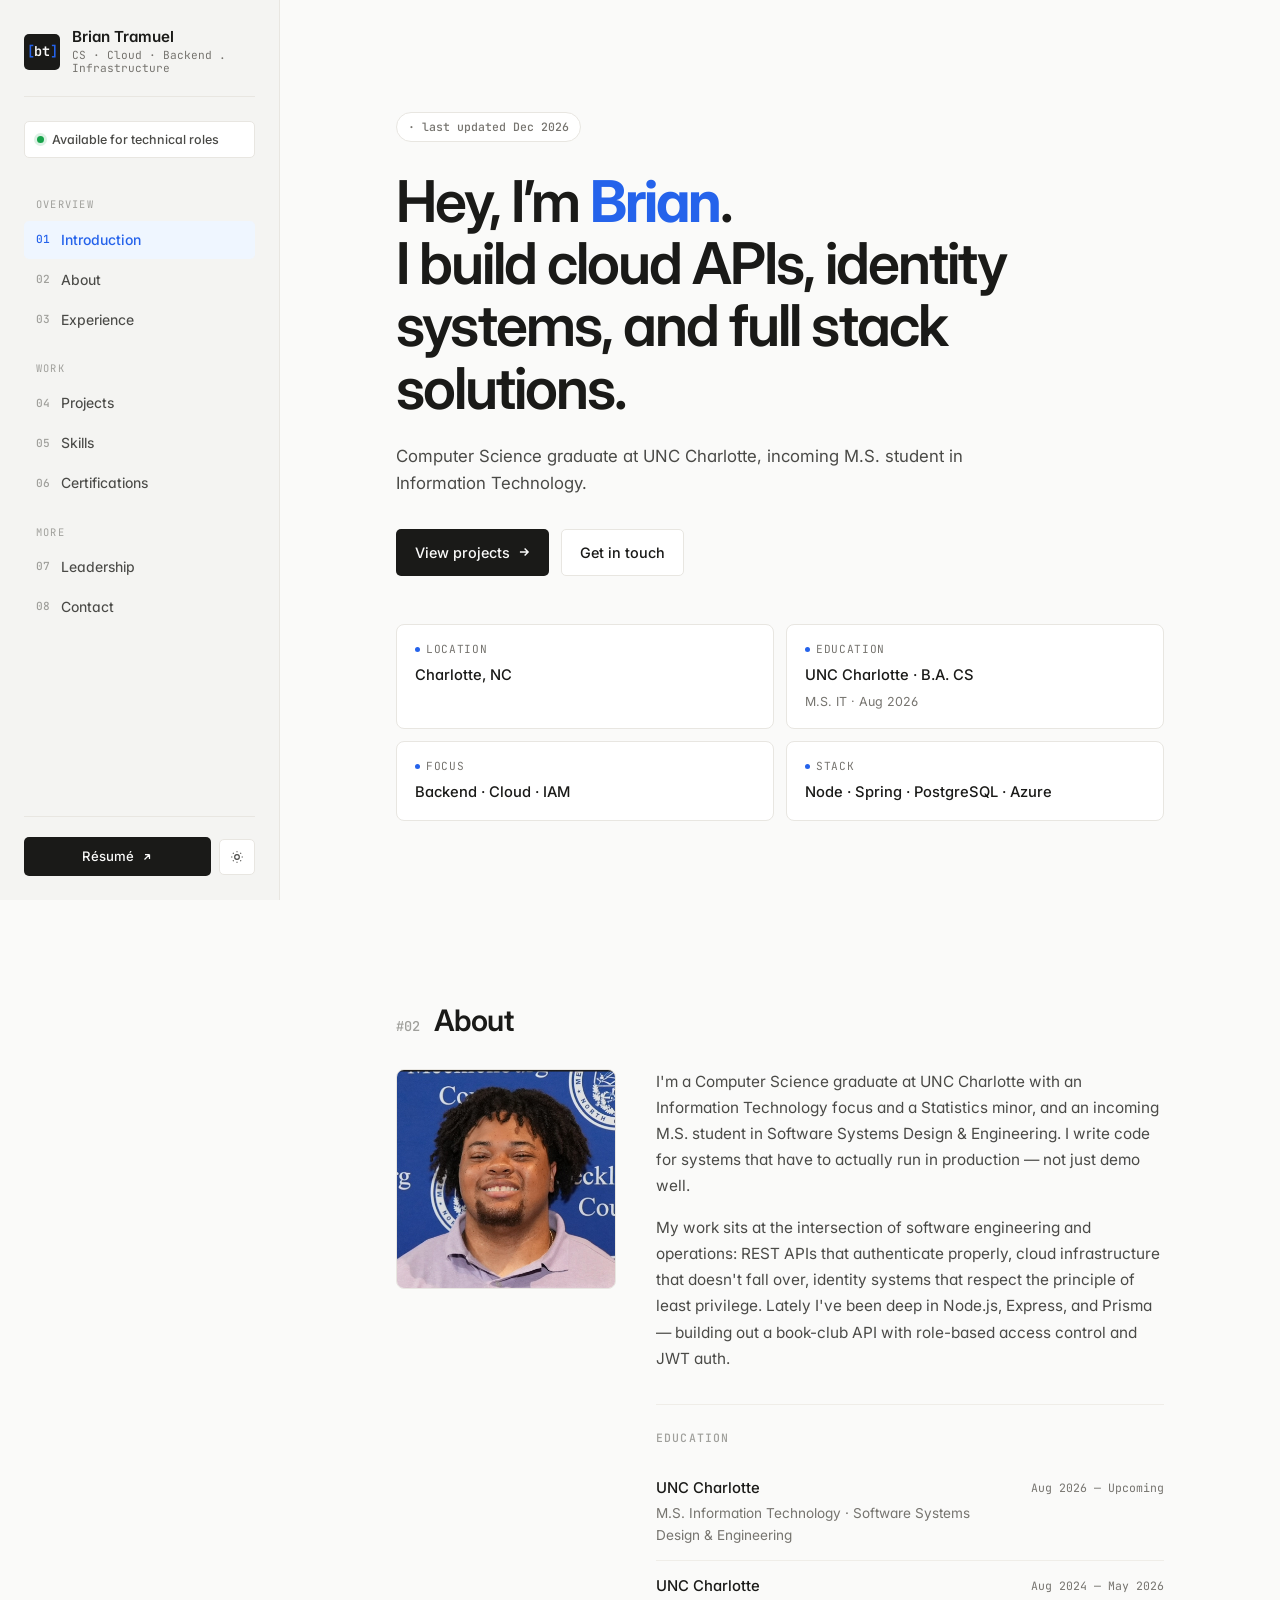
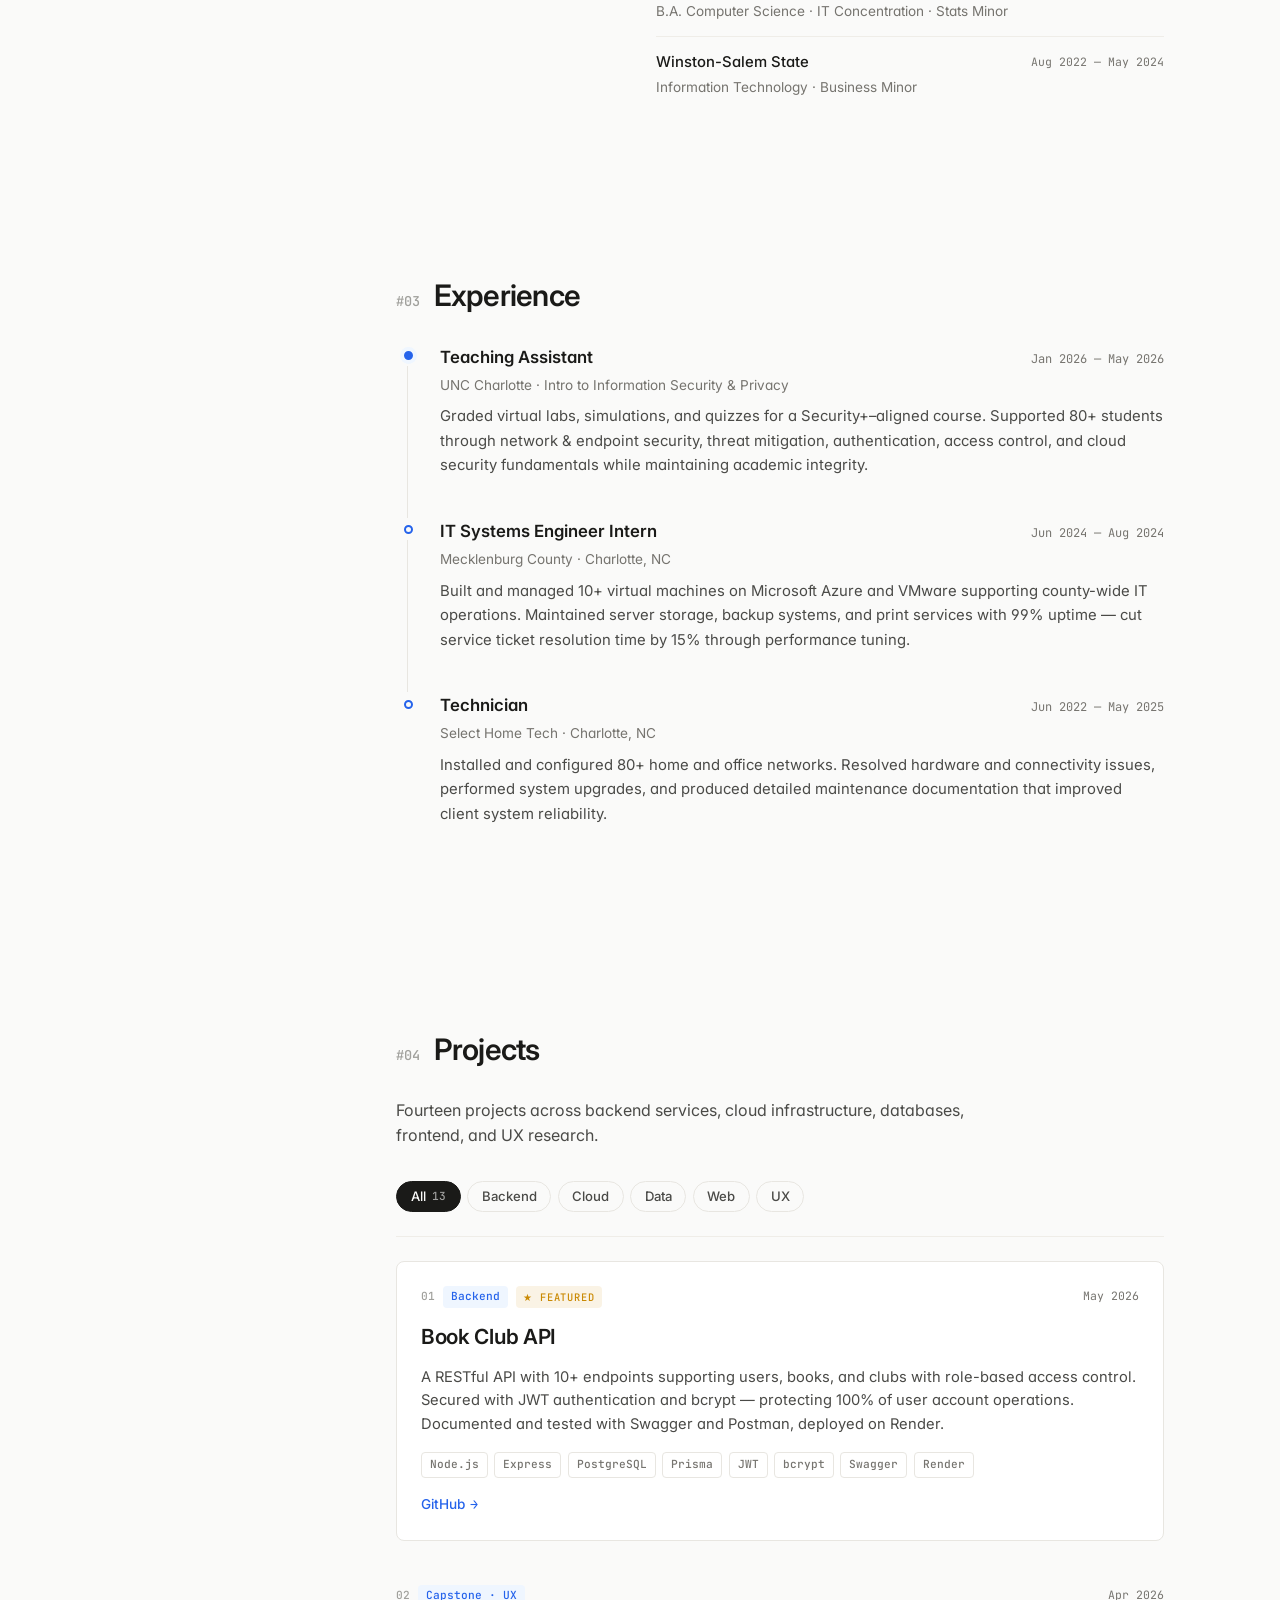
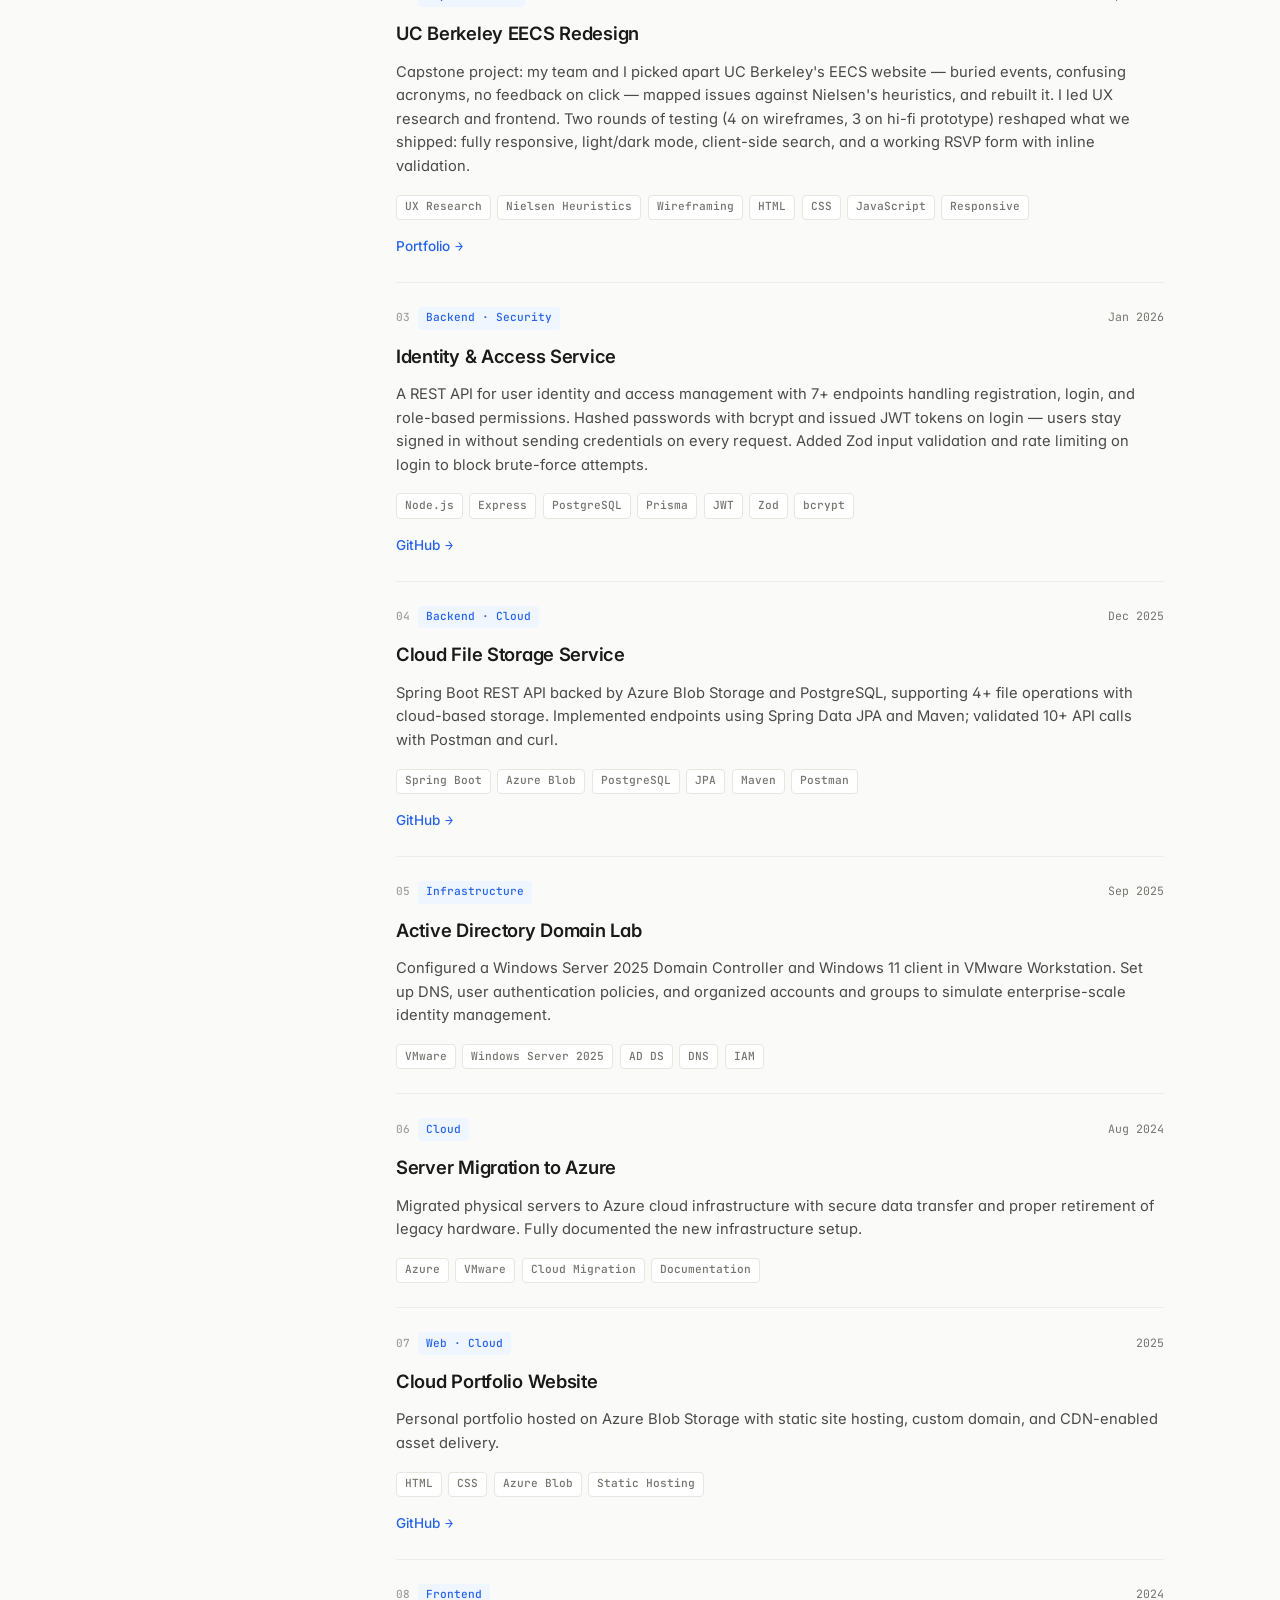
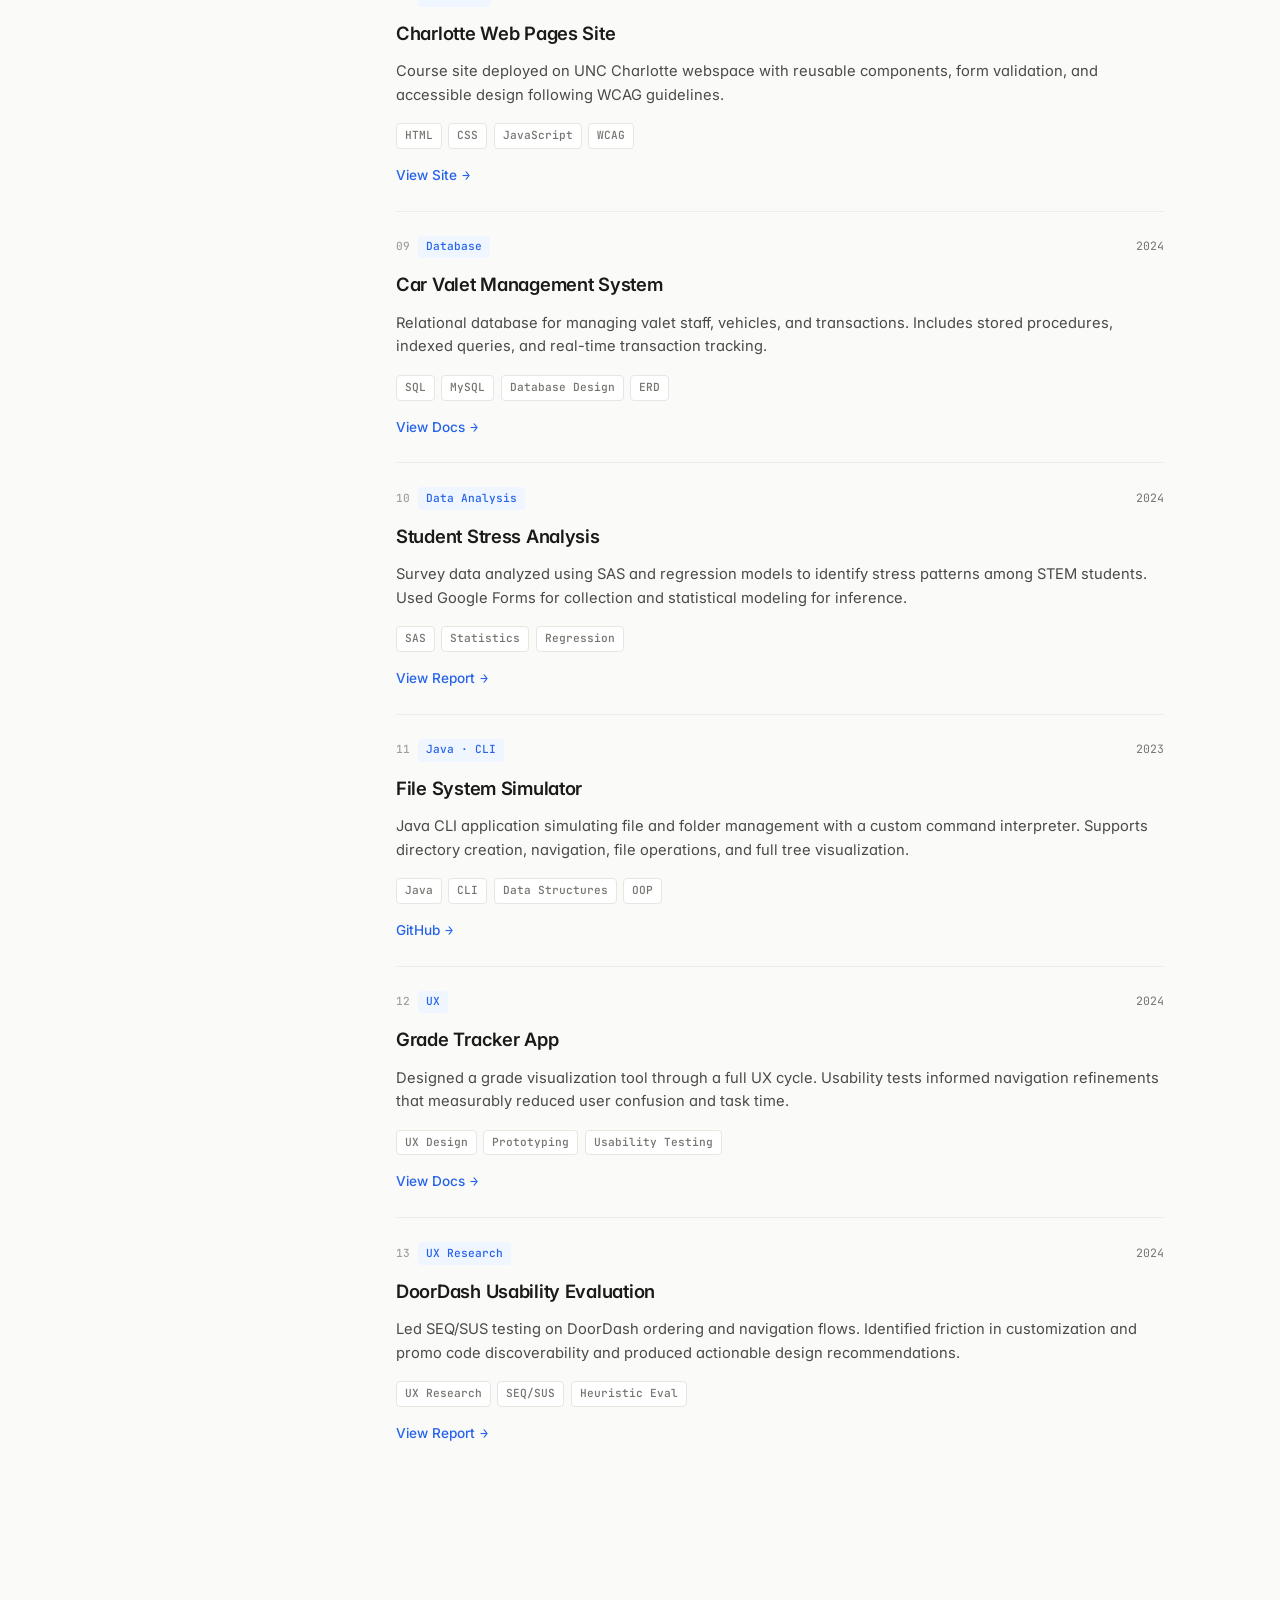
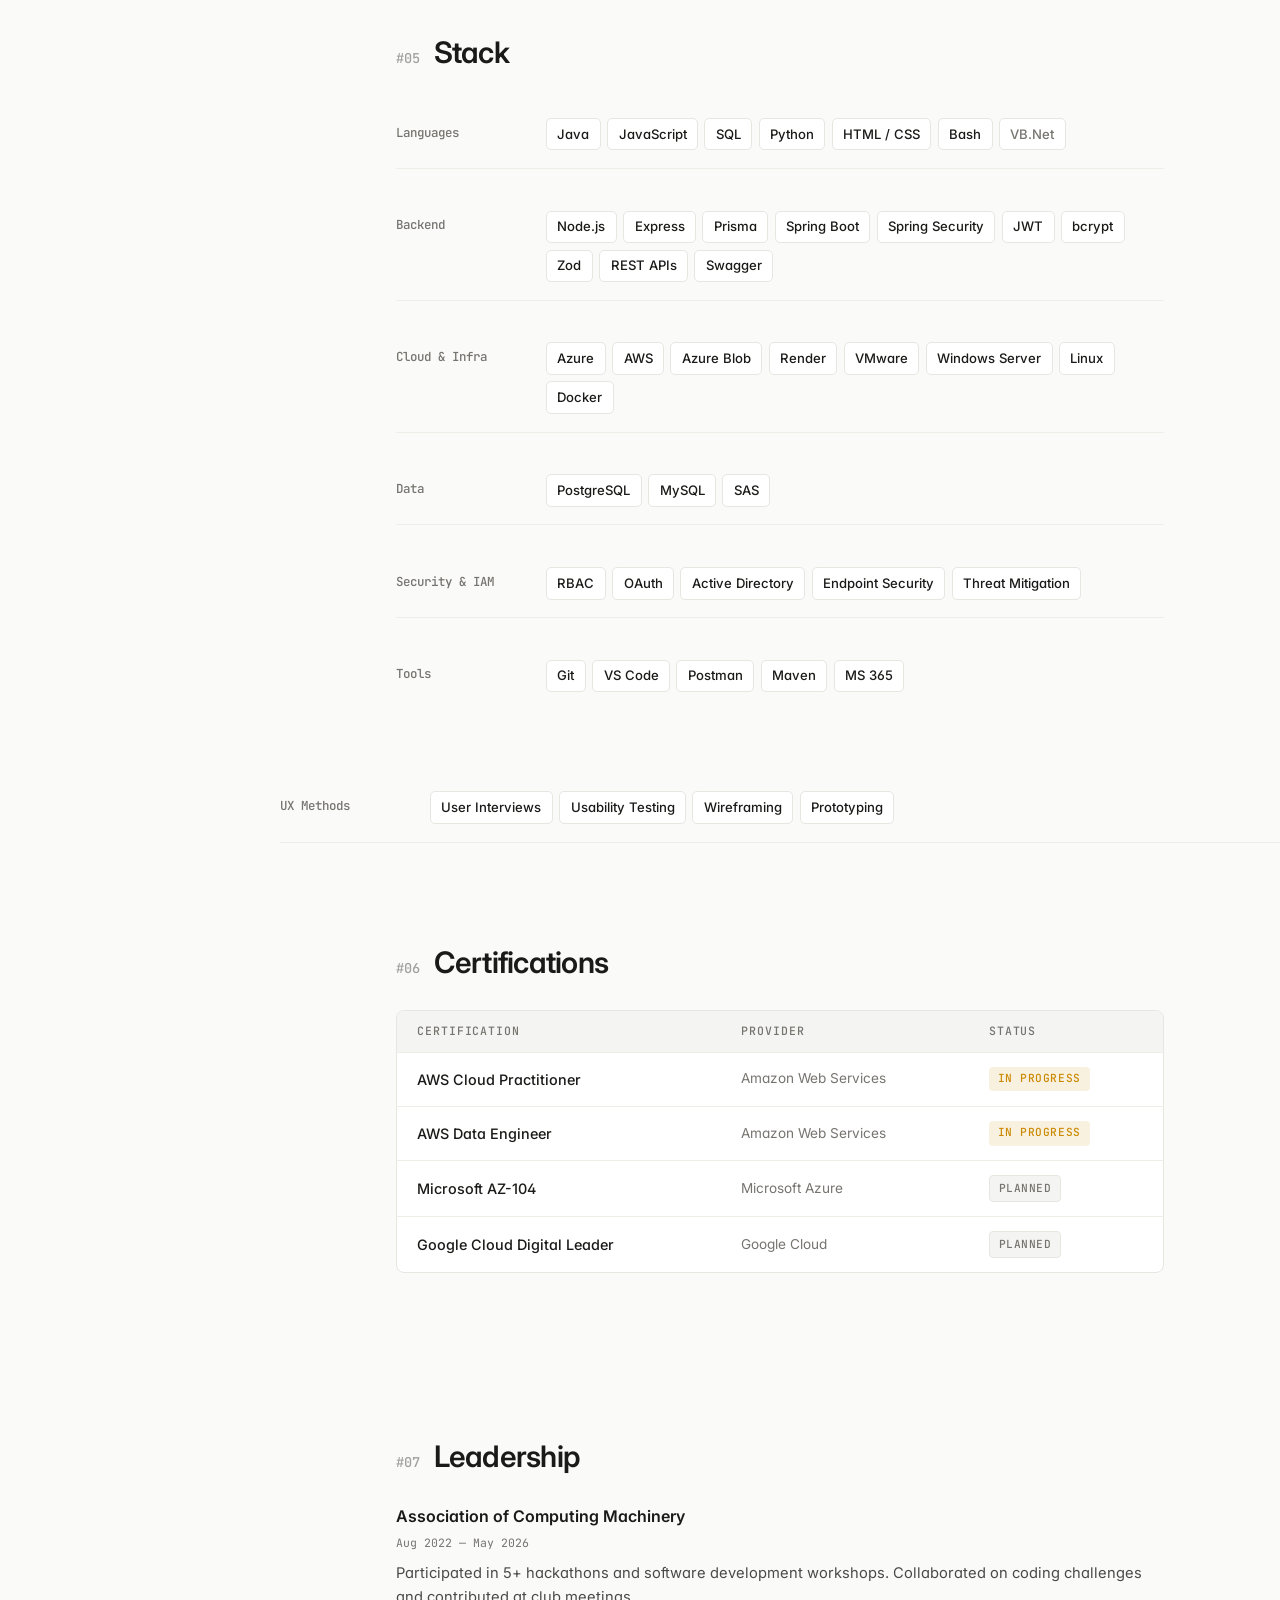
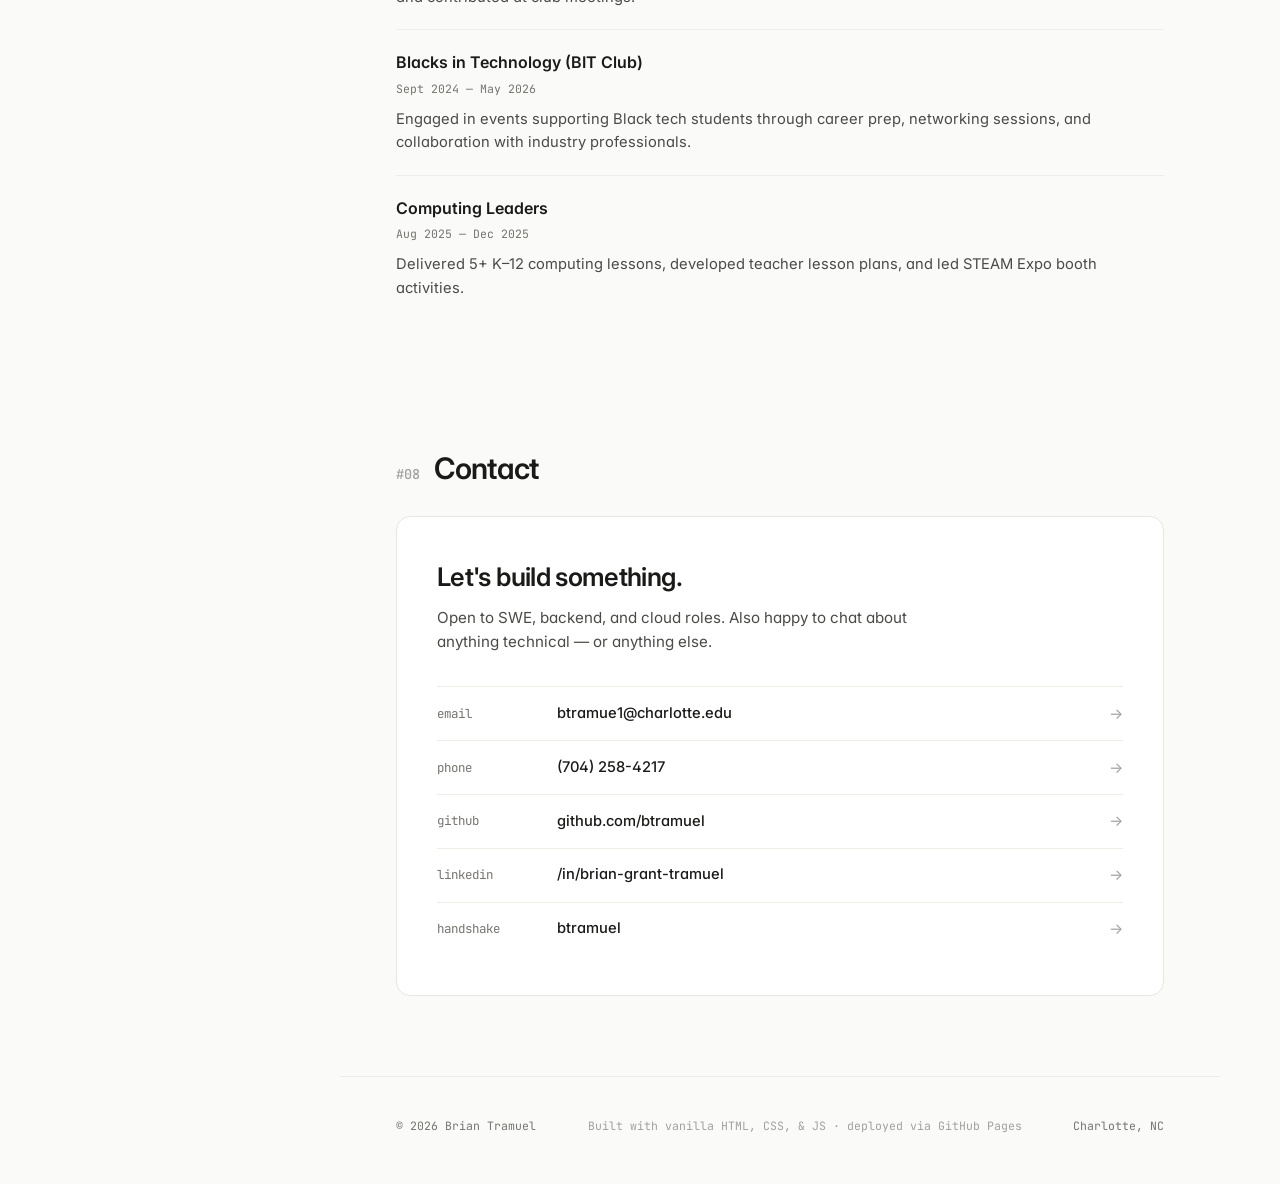
==== commit 767167da: "update" ====
--- a/index.html
+++ b/index.html
@@ -15,9 +15,9 @@
     <!-- MOBILE TOP BAR -->
     <div class="mobile-bar">
         <a href="#top" class="mobile-logo">
-            <span class="logo-mark">bt</span>
+            <span class="logo-mark">BT</span>
             <span class="logo-slash">/</span>
-            <span class="logo-name">brian tramuel</span>
+            <span class="logo-name">Brian Tramuel</span>
         </a>
         <button class="hamburger" id="hamburger" aria-label="Menu">
             <span></span><span></span><span></span>
@@ -33,13 +33,13 @@
                 </div>
                 <div class="brand-text">
                     <span class="brand-name">Brian Tramuel</span>
-                    <span class="brand-role">cs · cloud · backend</span>
+                    <span class="brand-role">CS · Cloud · Backend . Infrastructure</span>
                 </div>
             </a>
 
             <div class="status">
                 <span class="status-dot"></span>
-                <span class="status-text">Available for SWE roles</span>
+                <span class="status-text">Available for technical roles</span>
             </div>
 
             <nav class="side-nav">
@@ -50,7 +50,7 @@
 
                 <span class="nav-group">Work</span>
                 <a href="#projects" class="nav-link"><span class="nav-num">04</span>Projects</a>
-                <a href="#skills" class="nav-link"><span class="nav-num">05</span>Stack</a>
+                <a href="#skills" class="nav-link"><span class="nav-num">05</span>Skills</a>
                 <a href="#certifications" class="nav-link"><span class="nav-num">06</span>Certifications</a>
 
                 <span class="nav-group">More</span>
@@ -77,16 +77,16 @@
         <!-- HERO -->
         <section id="top" class="hero">
             <div class="hero-meta">
-                <span class="meta-tag">v1.0 · last updated <span id="lastUpdated">May 2026</span></span>
+                <span class="meta-tag">· last updated <span id="lastUpdated">May 2026</span></span>
             </div>
 
             <h1 class="hero-title">
                 <span class="hero-line">Hey, I&rsquo;m <span class="accent">Brian</span>.</span>
-                <span class="hero-line muted">I build software systems<br>that run in production.</span>
+                <span class="hero-line">I build cloud APIs, identity systems, and full stack solutions.</span>
             </h1>
 
             <p class="hero-sub">
-                Computer Science graduate at UNC Charlotte, incoming M.S. student in Information Technology. Currently teaching information security &amp; pursuing AWS certifications.
+                Computer Science graduate at UNC Charlotte, incoming M.S. student in Information Technology.
             </p>
 
             <div class="hero-actions">
@@ -135,7 +135,6 @@
                 <div class="about-prose">
                     <p>I'm a Computer Science graduate at UNC Charlotte with an Information Technology focus and a Statistics minor, and an incoming M.S. student in Software Systems Design &amp; Engineering. I write code for systems that have to actually run in production &mdash; not just demo well.</p>
                     <p>My work sits at the intersection of software engineering and operations: REST APIs that authenticate properly, cloud infrastructure that doesn't fall over, identity systems that respect the principle of least privilege. Lately I've been deep in Node.js, Express, and Prisma &mdash; building out a book-club API with role-based access control and JWT auth.</p>
-                    <p>I'm a Teaching Assistant for Intro to Information Security &amp; Privacy at UNCC, supporting 80+ students through Security+&ndash;aligned labs while pursuing AWS certifications.</p>
 
                     <div class="education-list">
                         <span class="edu-label">Education</span>
@@ -178,7 +177,7 @@
                     <div class="exp-bullet"><span></span></div>
                     <div class="exp-content">
                         <div class="exp-top">
-                            <h3>Teaching Assistant <span class="exp-pill">Now</span></h3>
+                            <h3>Teaching Assistant</h3>
                             <span class="exp-date">Jan 2026 &mdash; May 2026</span>
                         </div>
                         <span class="exp-company">UNC Charlotte &middot; Intro to Information Security &amp; Privacy</span>
@@ -316,6 +315,16 @@
                 </div>
             </div>
         </section>
+
+        <div class="stack-block">
+            <span class="stack-label">UX Methods</span>
+            <div class="stack-items">
+                <span class="stack-item">User Interviews</span>
+                <span class="stack-item">Usability Testing</span>
+                <span class="stack-item">Wireframing</span>
+                <span class="stack-item">Prototyping</span> 
+            </div>
+        </div>
 
         <!-- CERTIFICATIONS -->
         <section id="certifications" class="section">
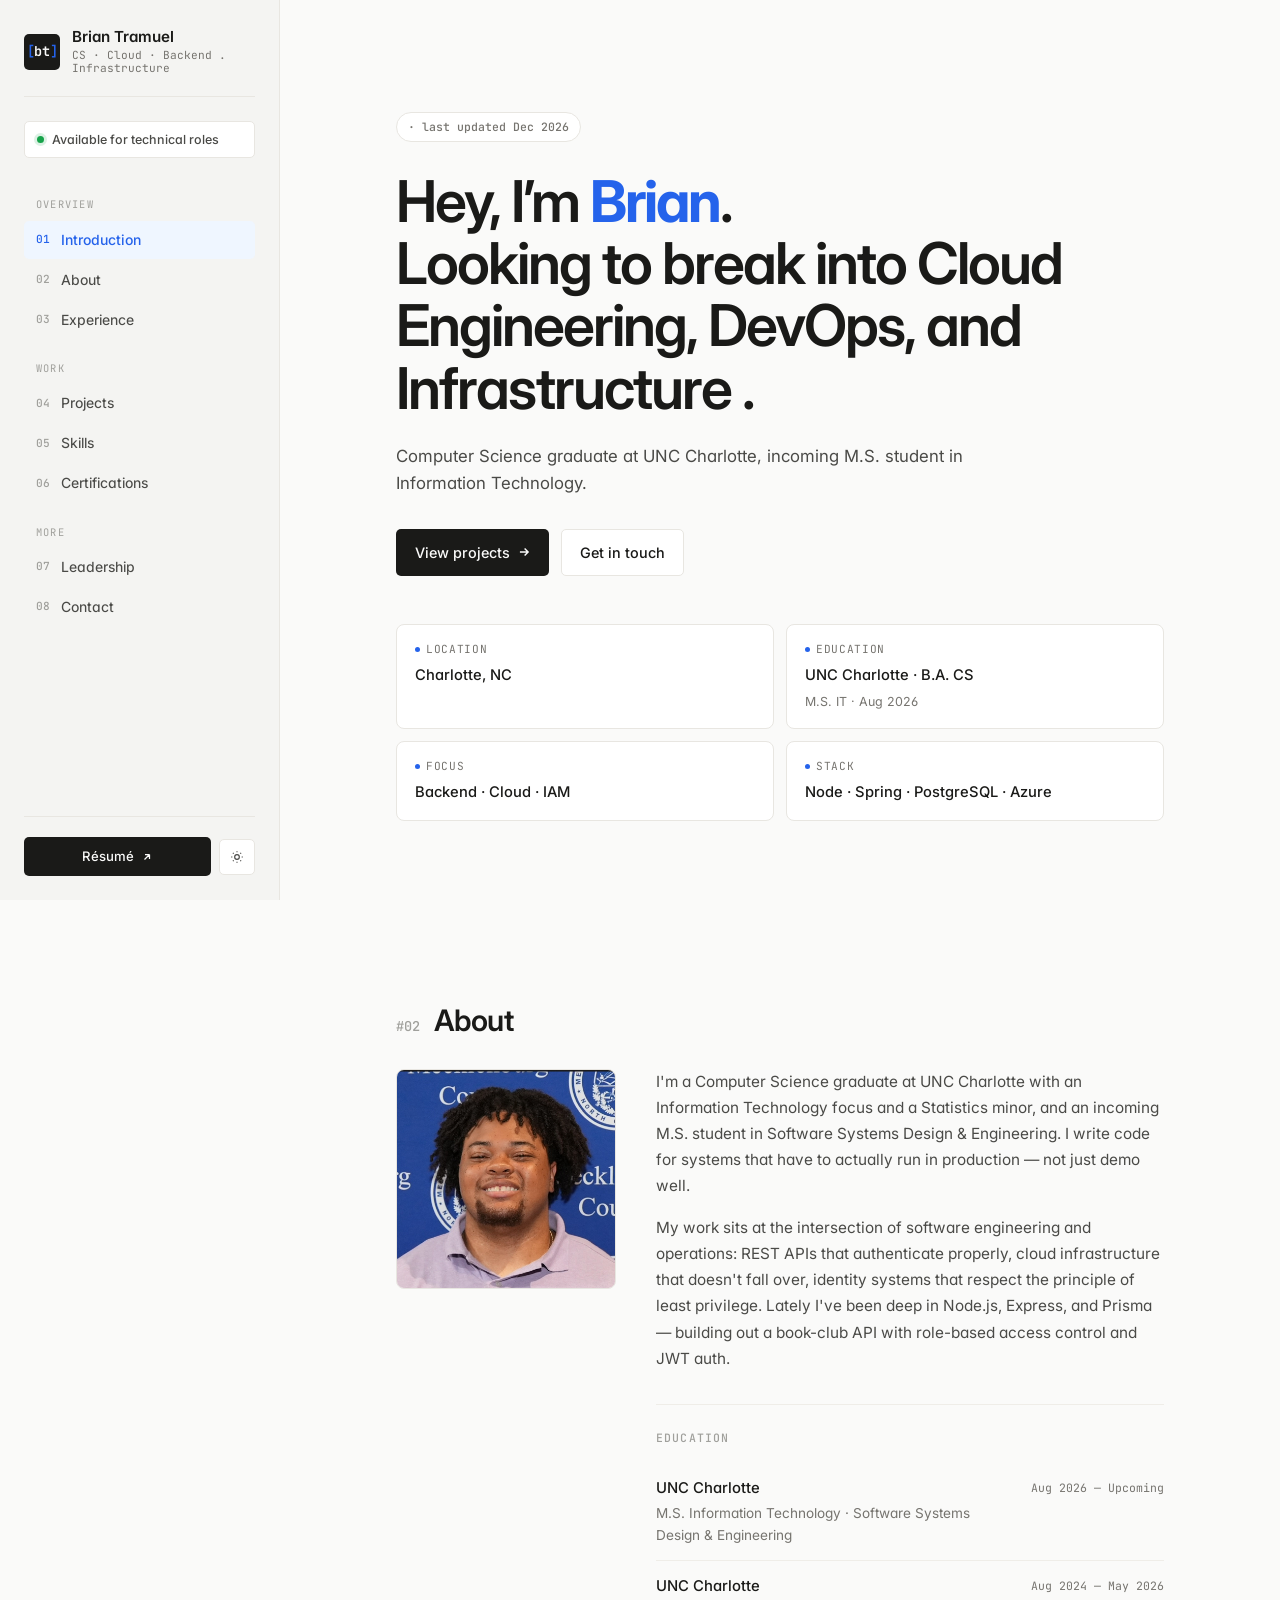
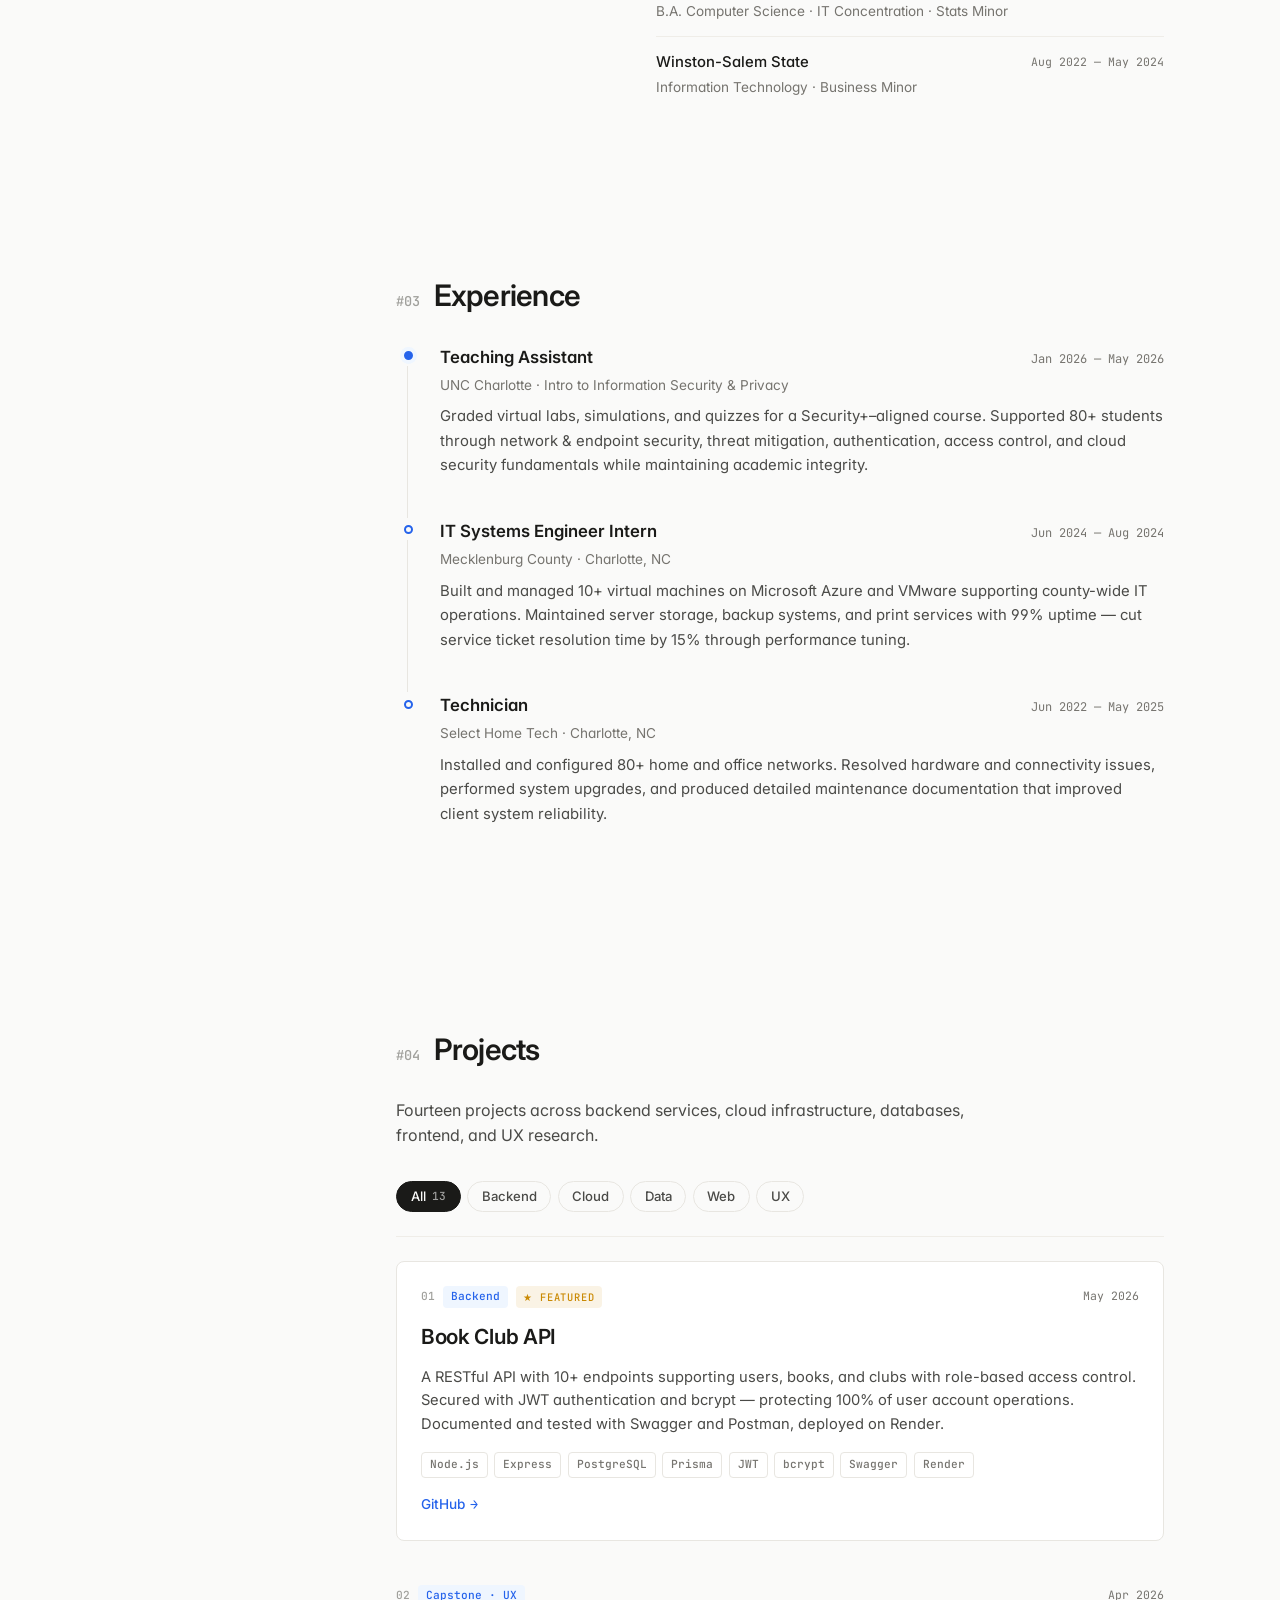
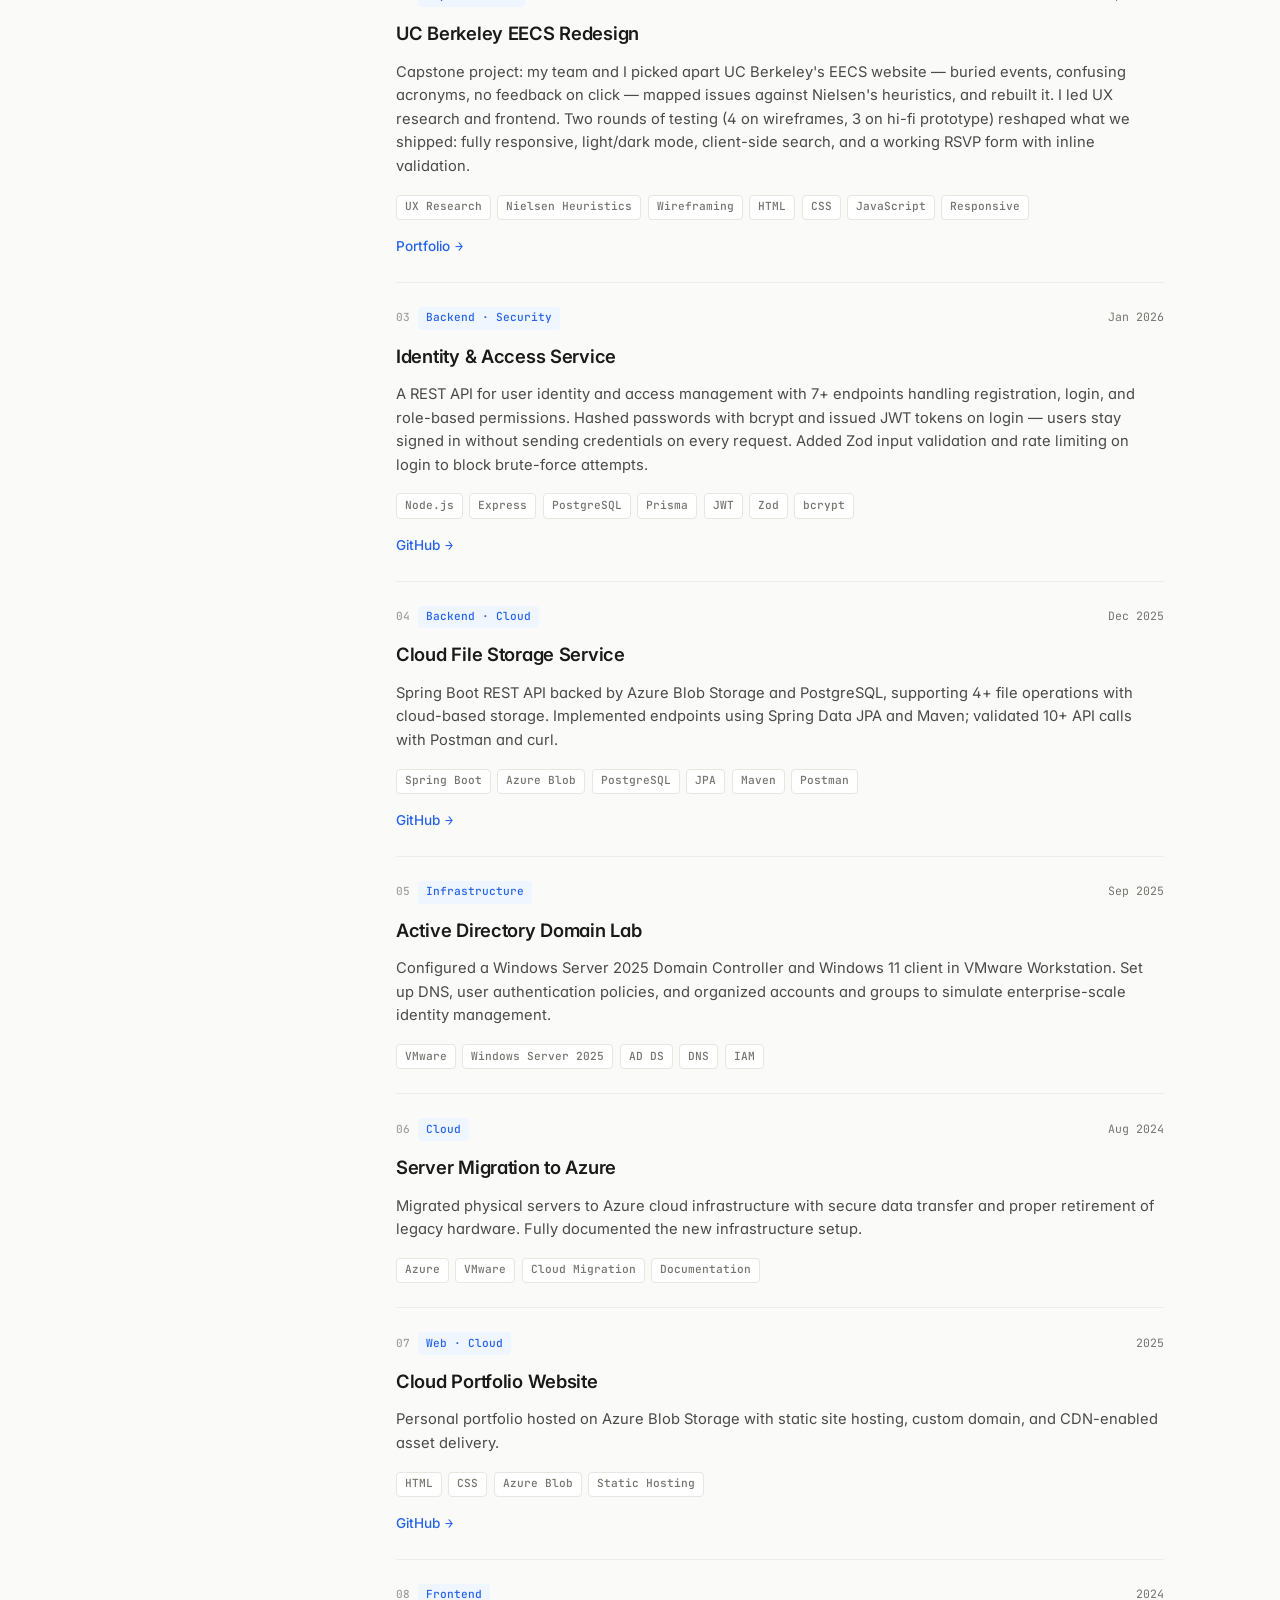
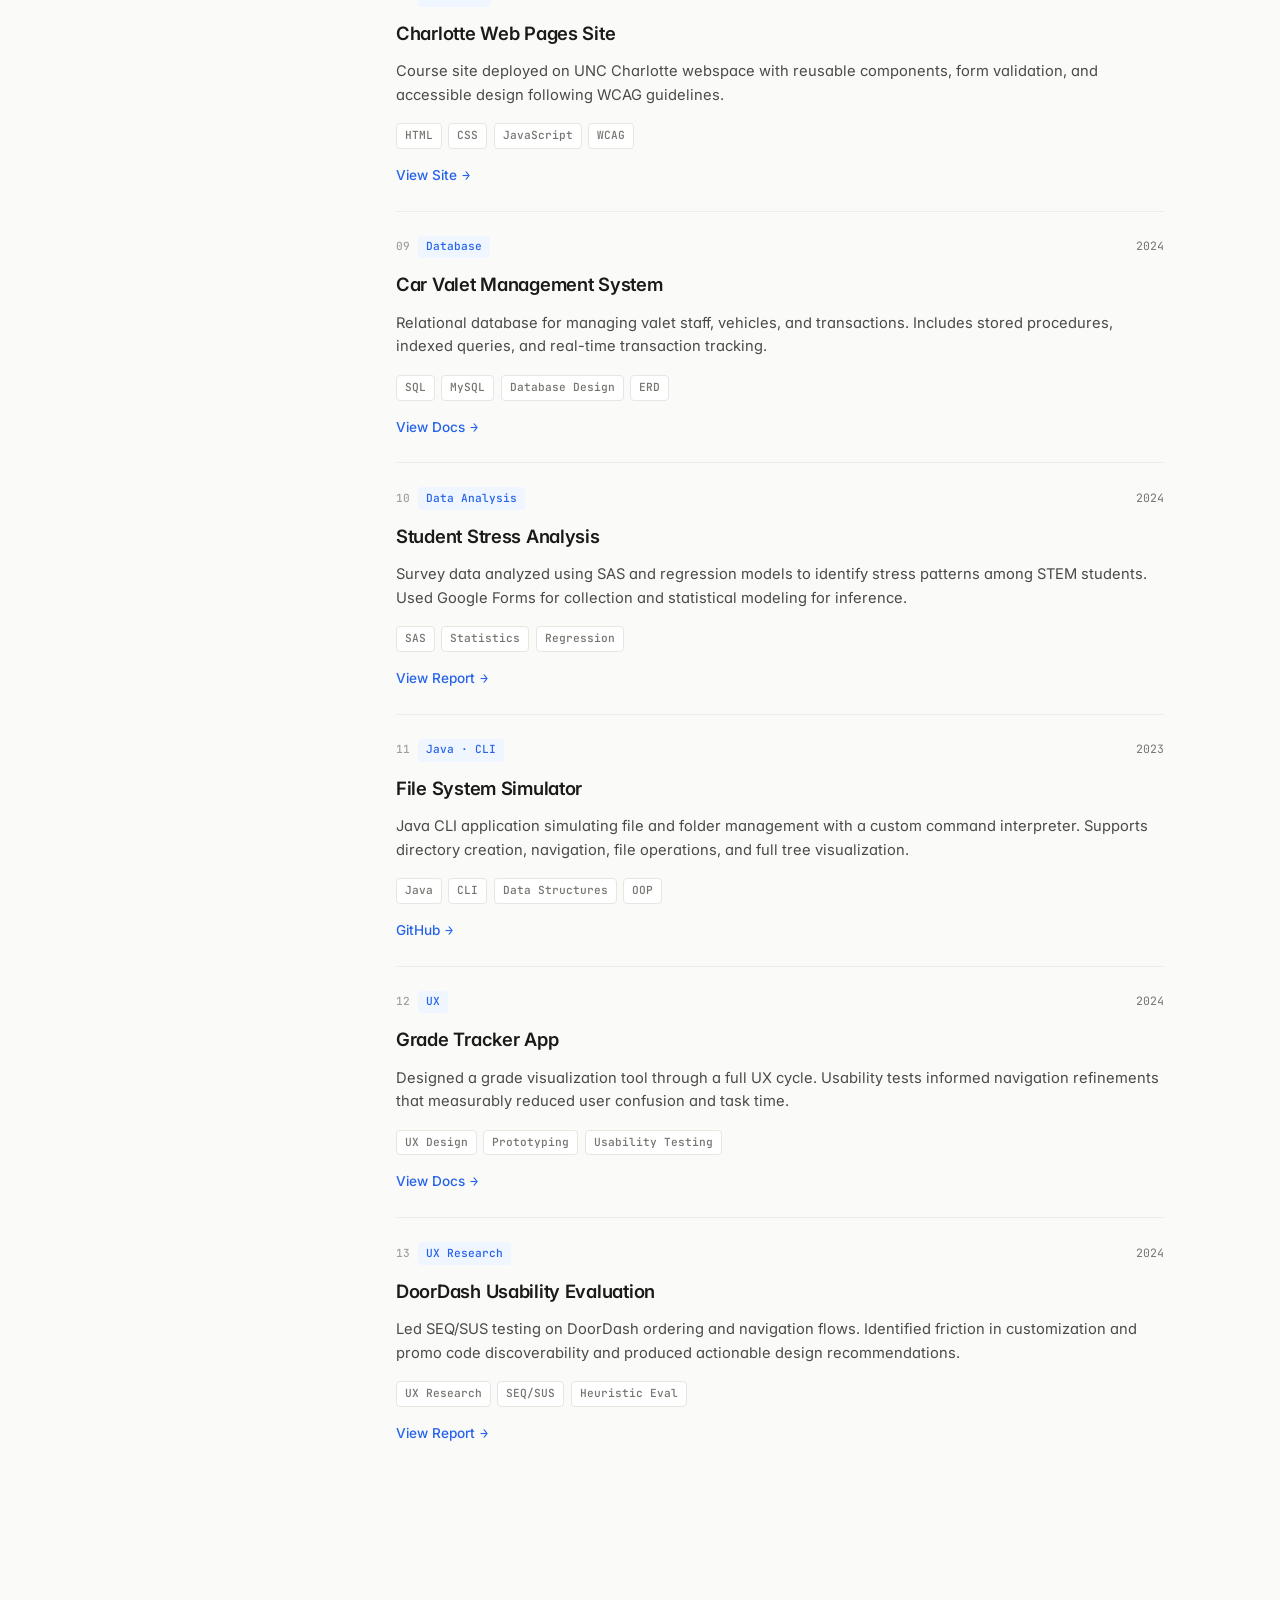
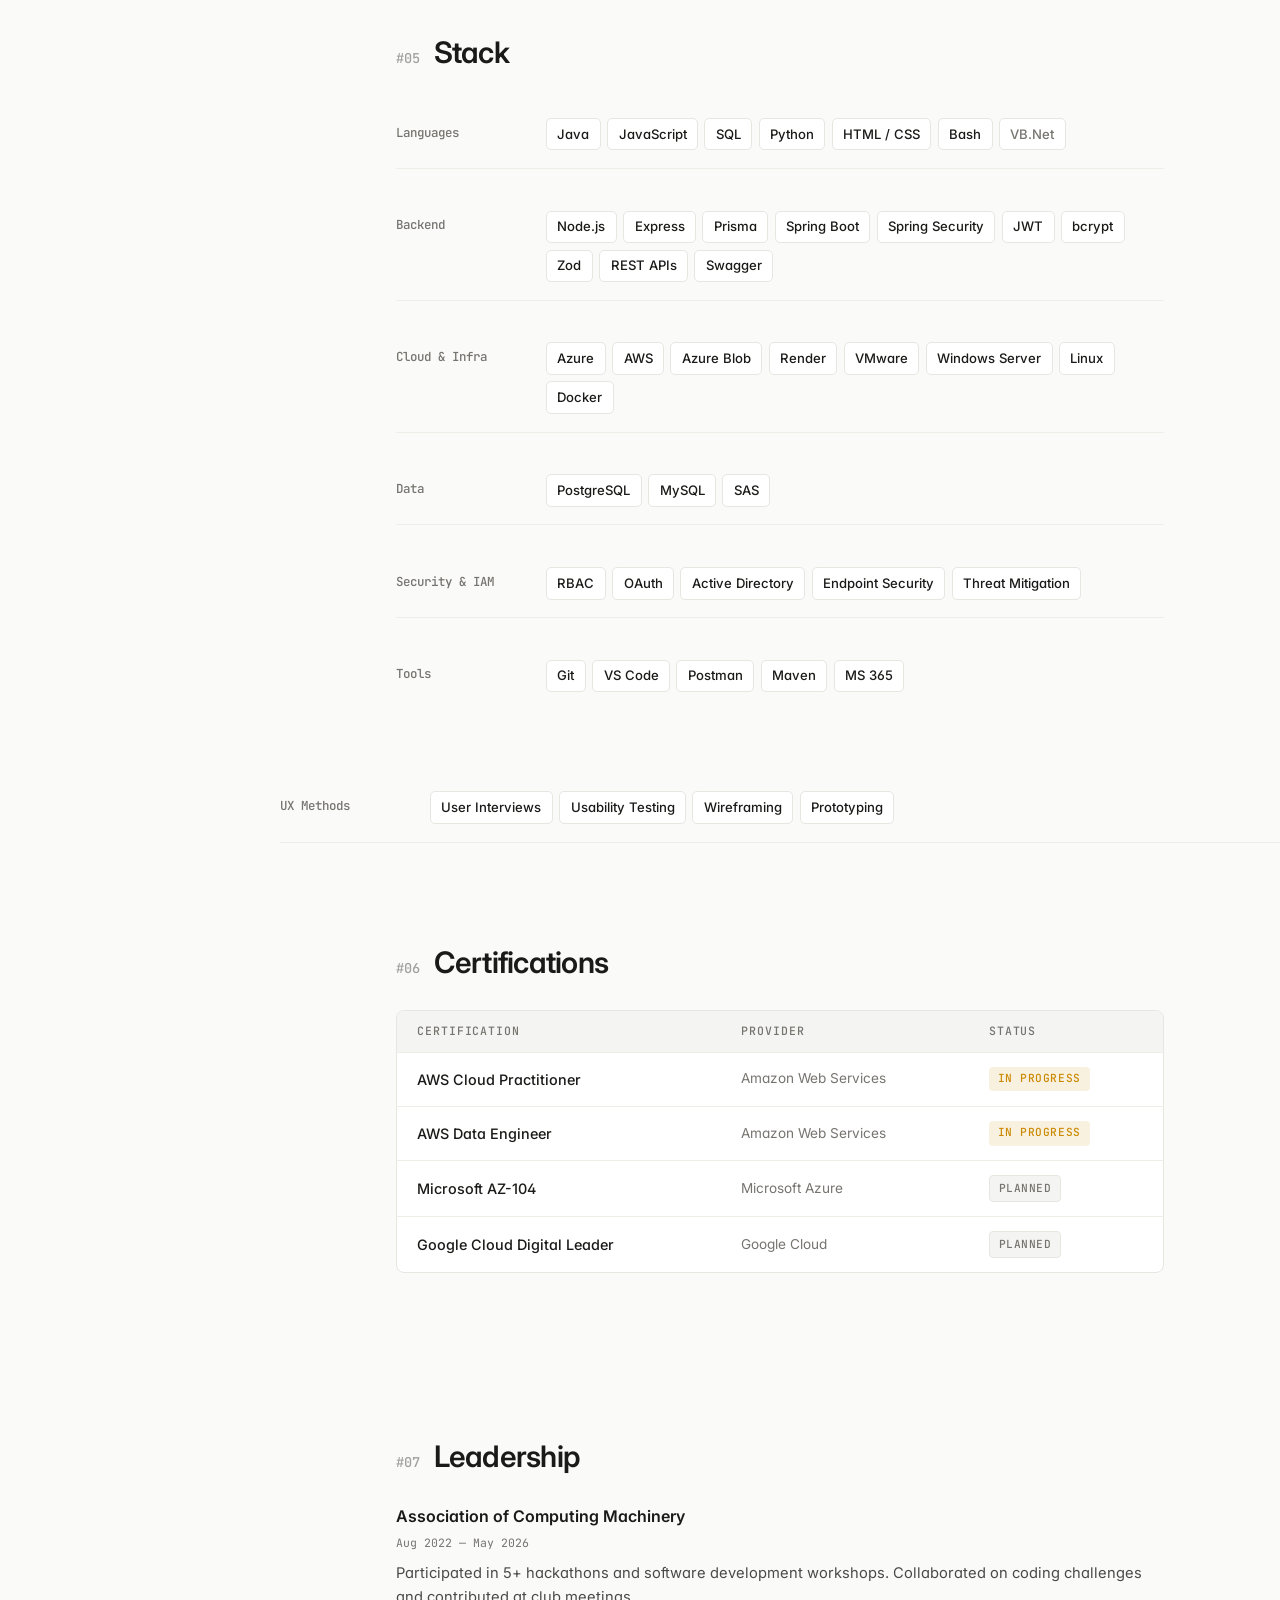
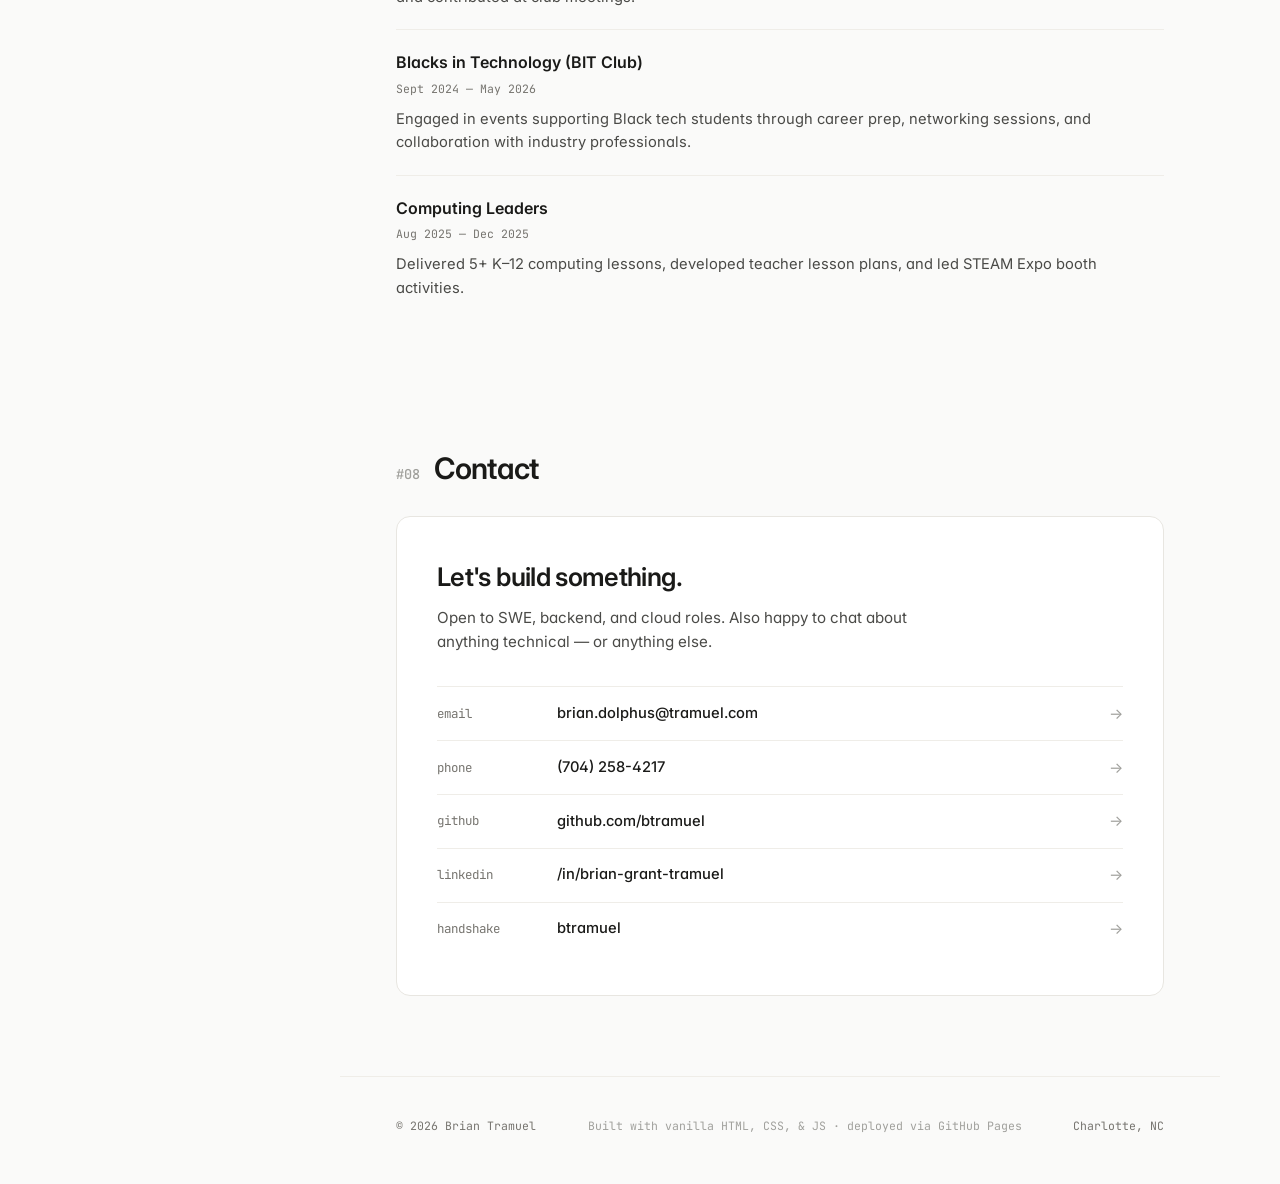
==== commit dd993e61: "update" ====
--- a/index.html
+++ b/index.html
@@ -82,7 +82,7 @@
 
             <h1 class="hero-title">
                 <span class="hero-line">Hey, I&rsquo;m <span class="accent">Brian</span>.</span>
-                <span class="hero-line">I build cloud APIs, identity systems, and full stack solutions.</span>
+                <span class="hero-line">Looking to break into Cloud Engineering, DevOps, and Infrastructure .</span>
             </h1>
 
             <p class="hero-sub">
@@ -400,9 +400,9 @@
                 <p class="contact-sub">Open to SWE, backend, and cloud roles. Also happy to chat about anything technical &mdash; or anything else.</p>
 
                 <div class="contact-list">
-                    <a href="mailto:btramue1@charlotte.edu" class="contact-row">
+                    <a href="mailto:brian.dolphus@tramuel.com" class="contact-row">
                         <span class="contact-key">email</span>
-                        <span class="contact-val">btramue1@charlotte.edu</span>
+                        <span class="contact-val">brian.dolphus@tramuel.com</span>
                         <span class="contact-arrow">&rarr;</span>
                     </a>
                     <a href="tel:7042584217" class="contact-row">
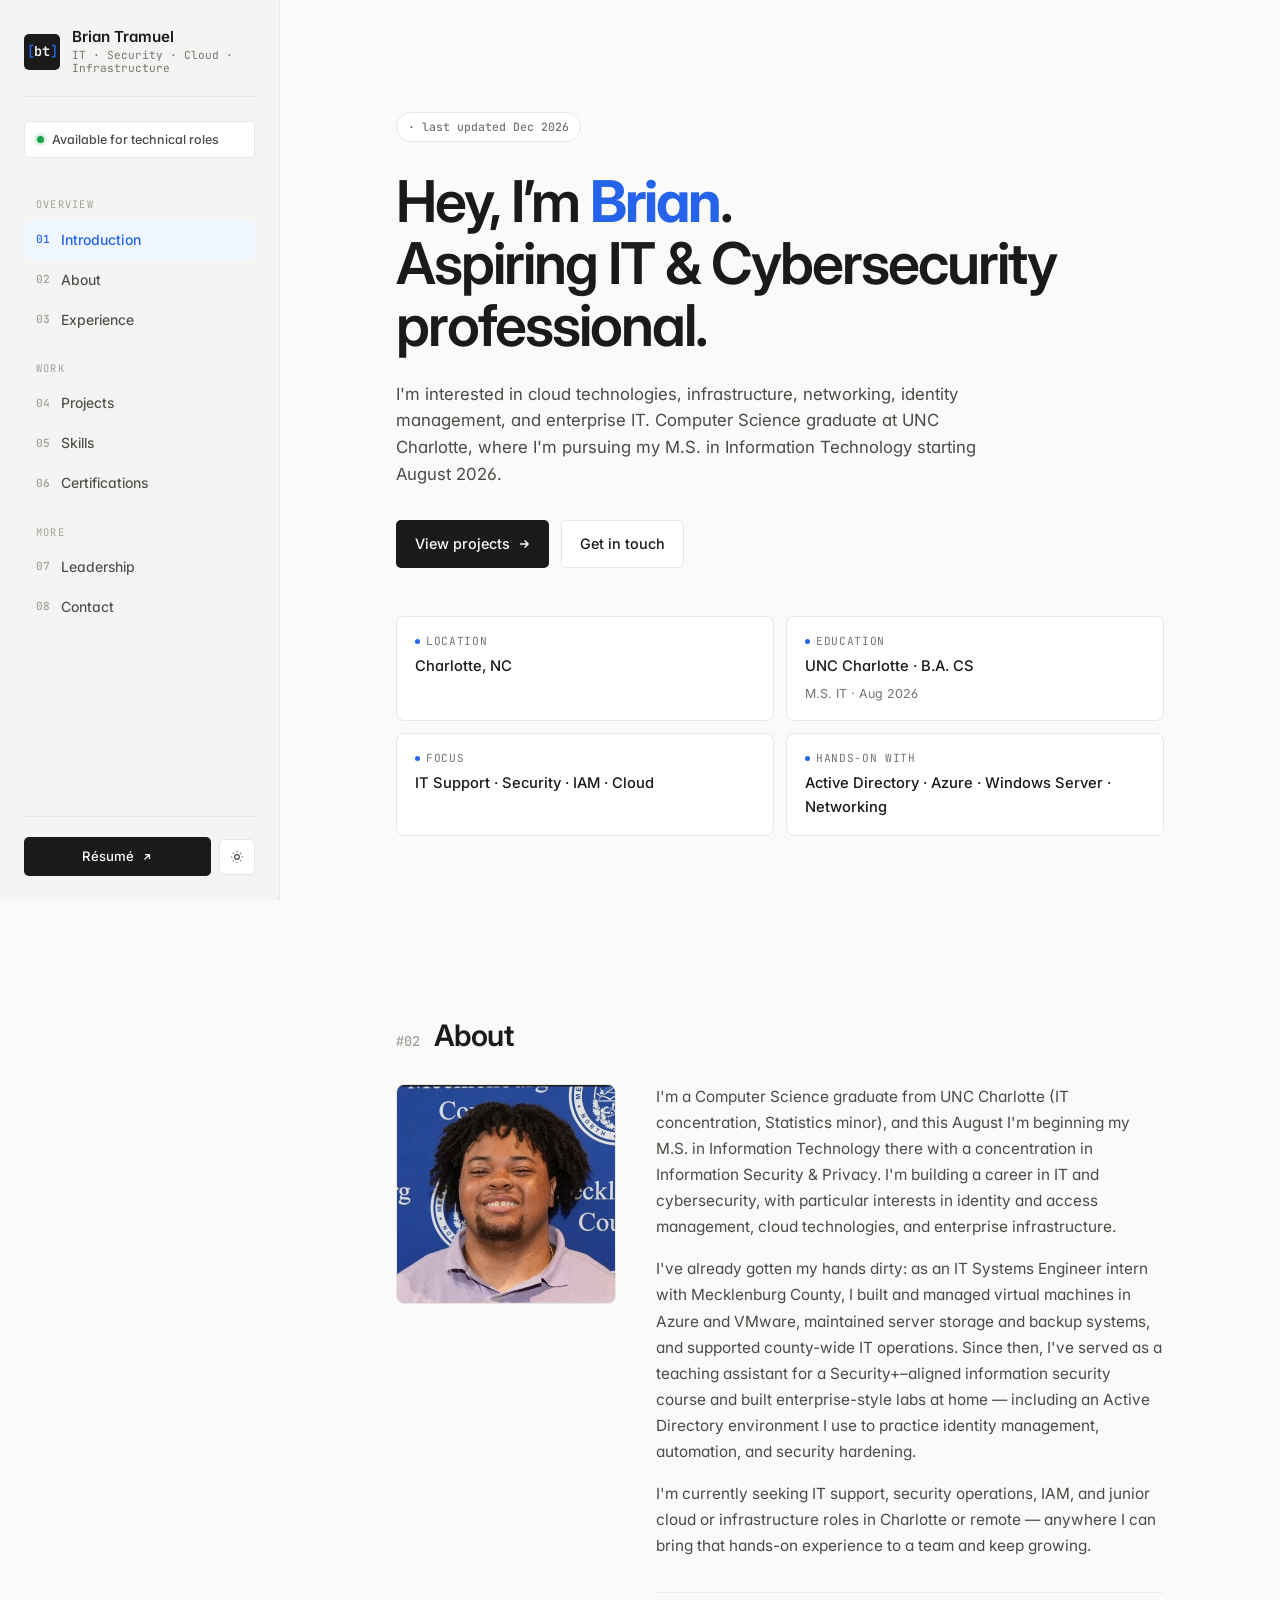
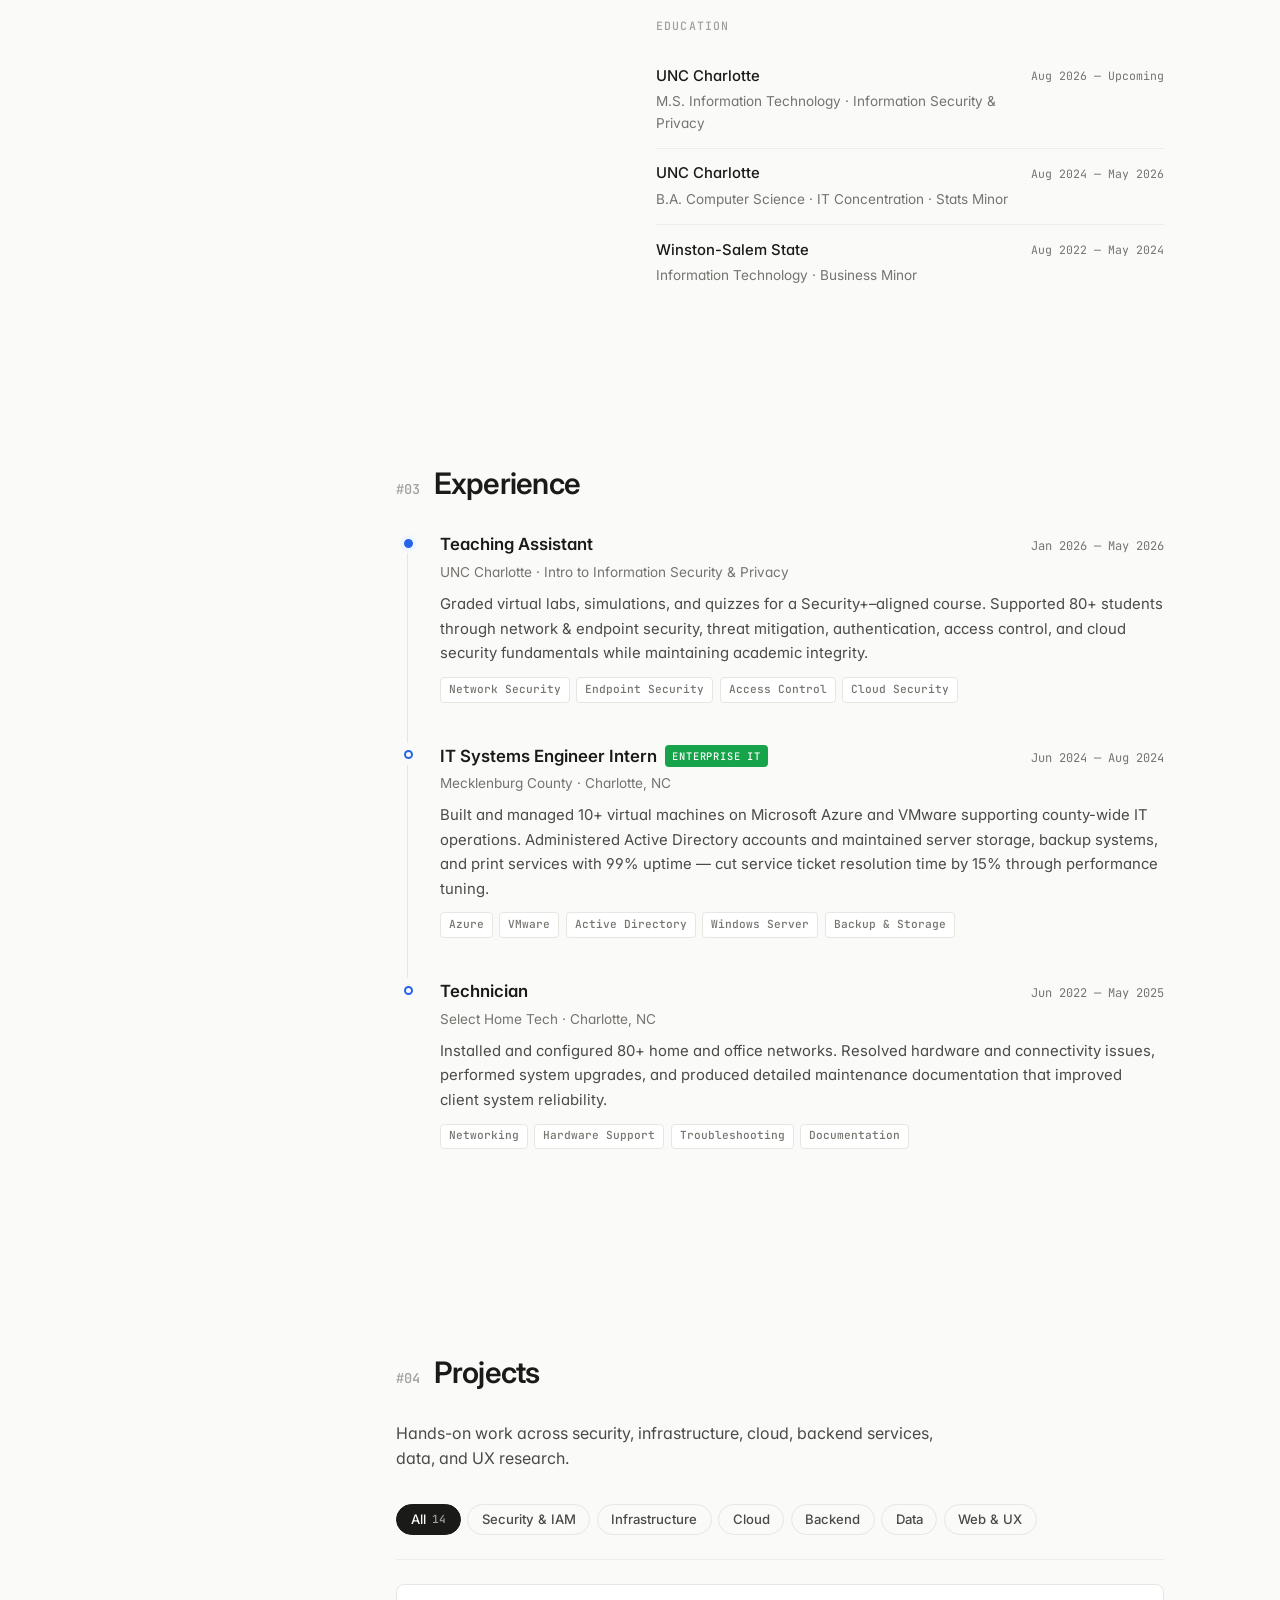
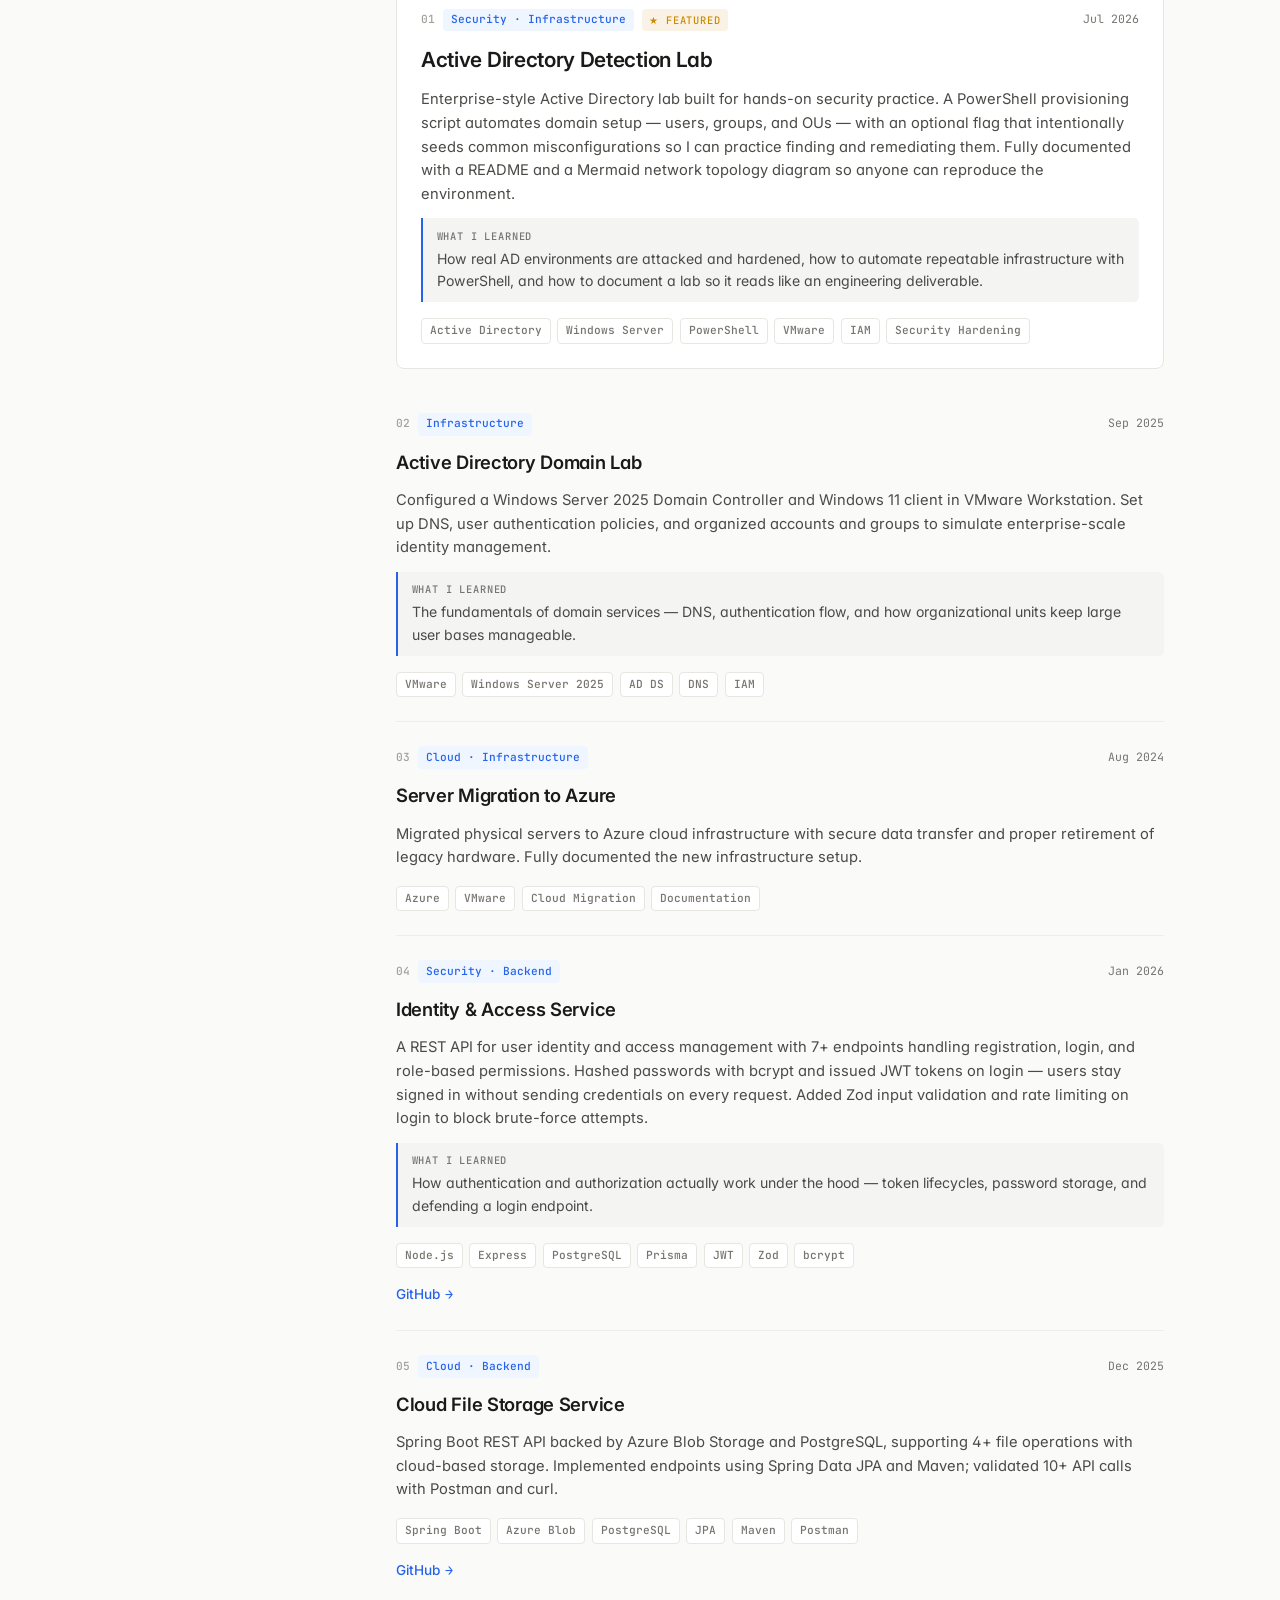
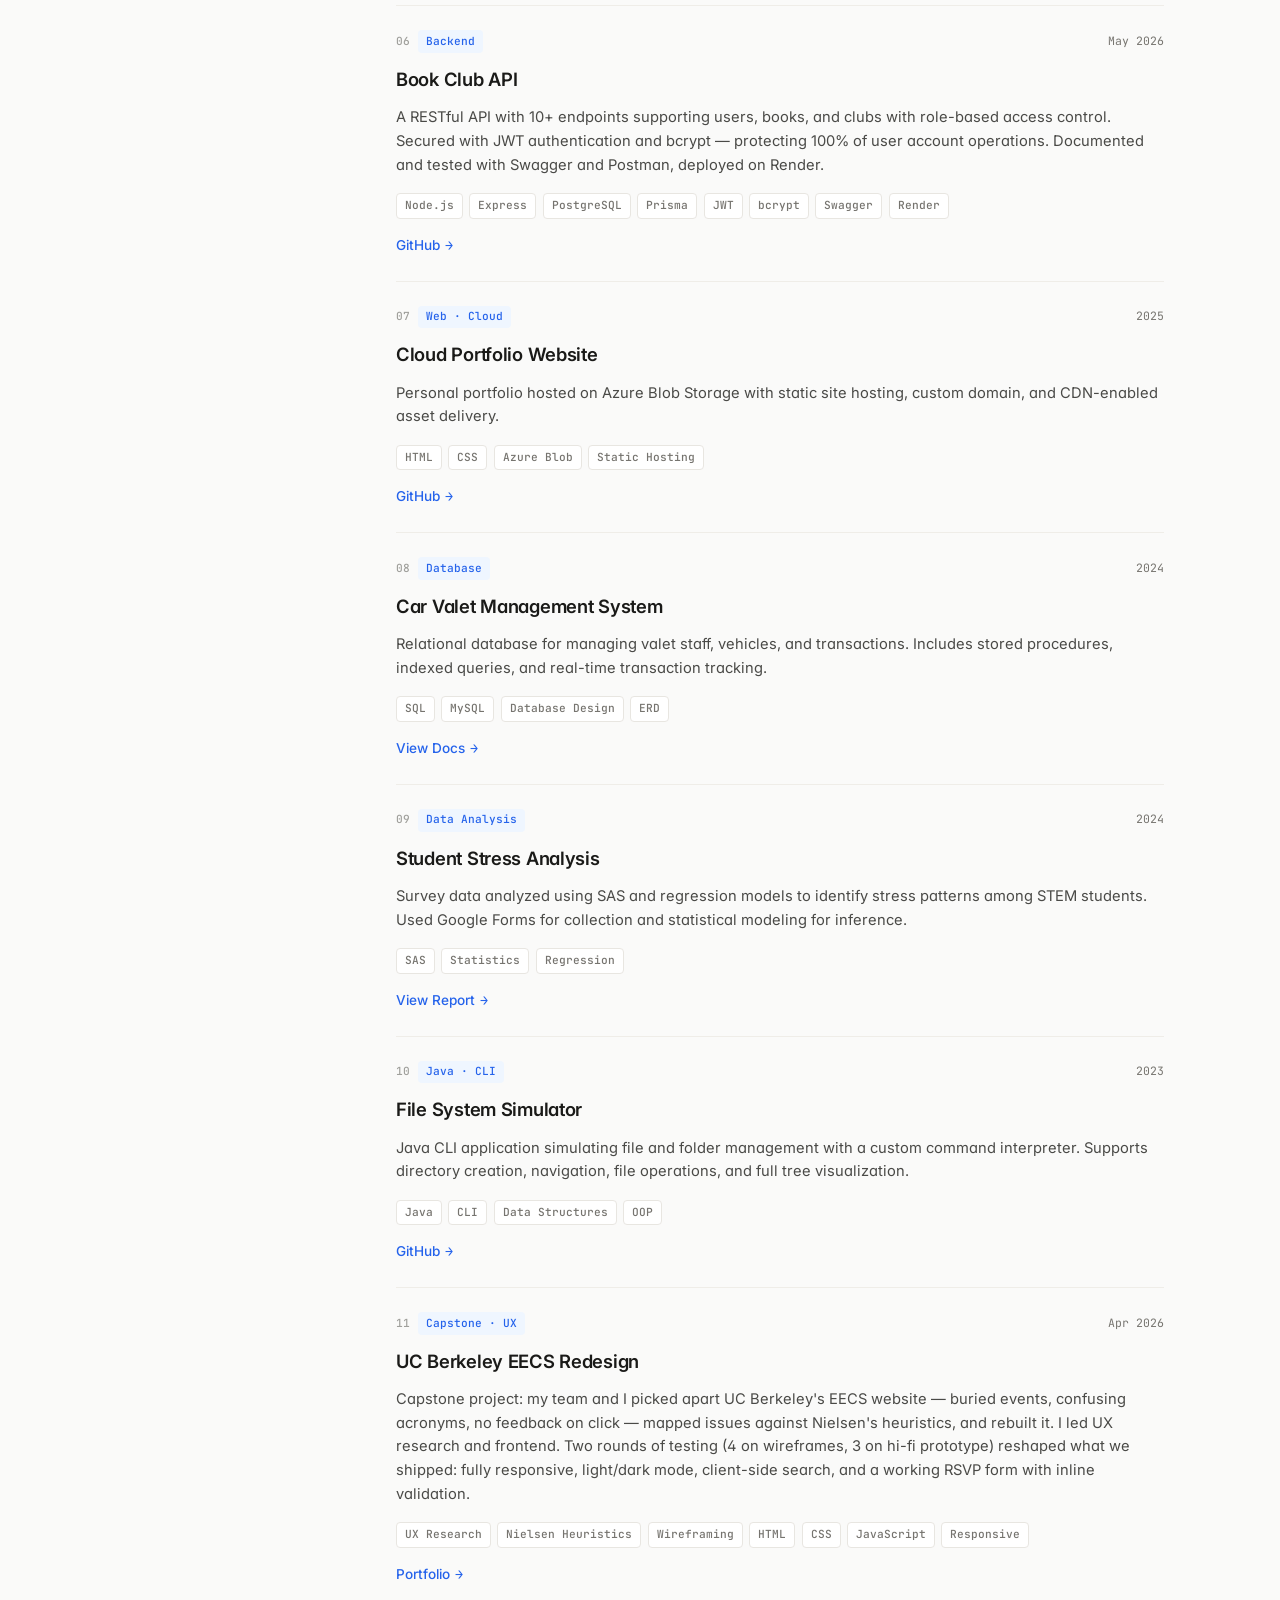
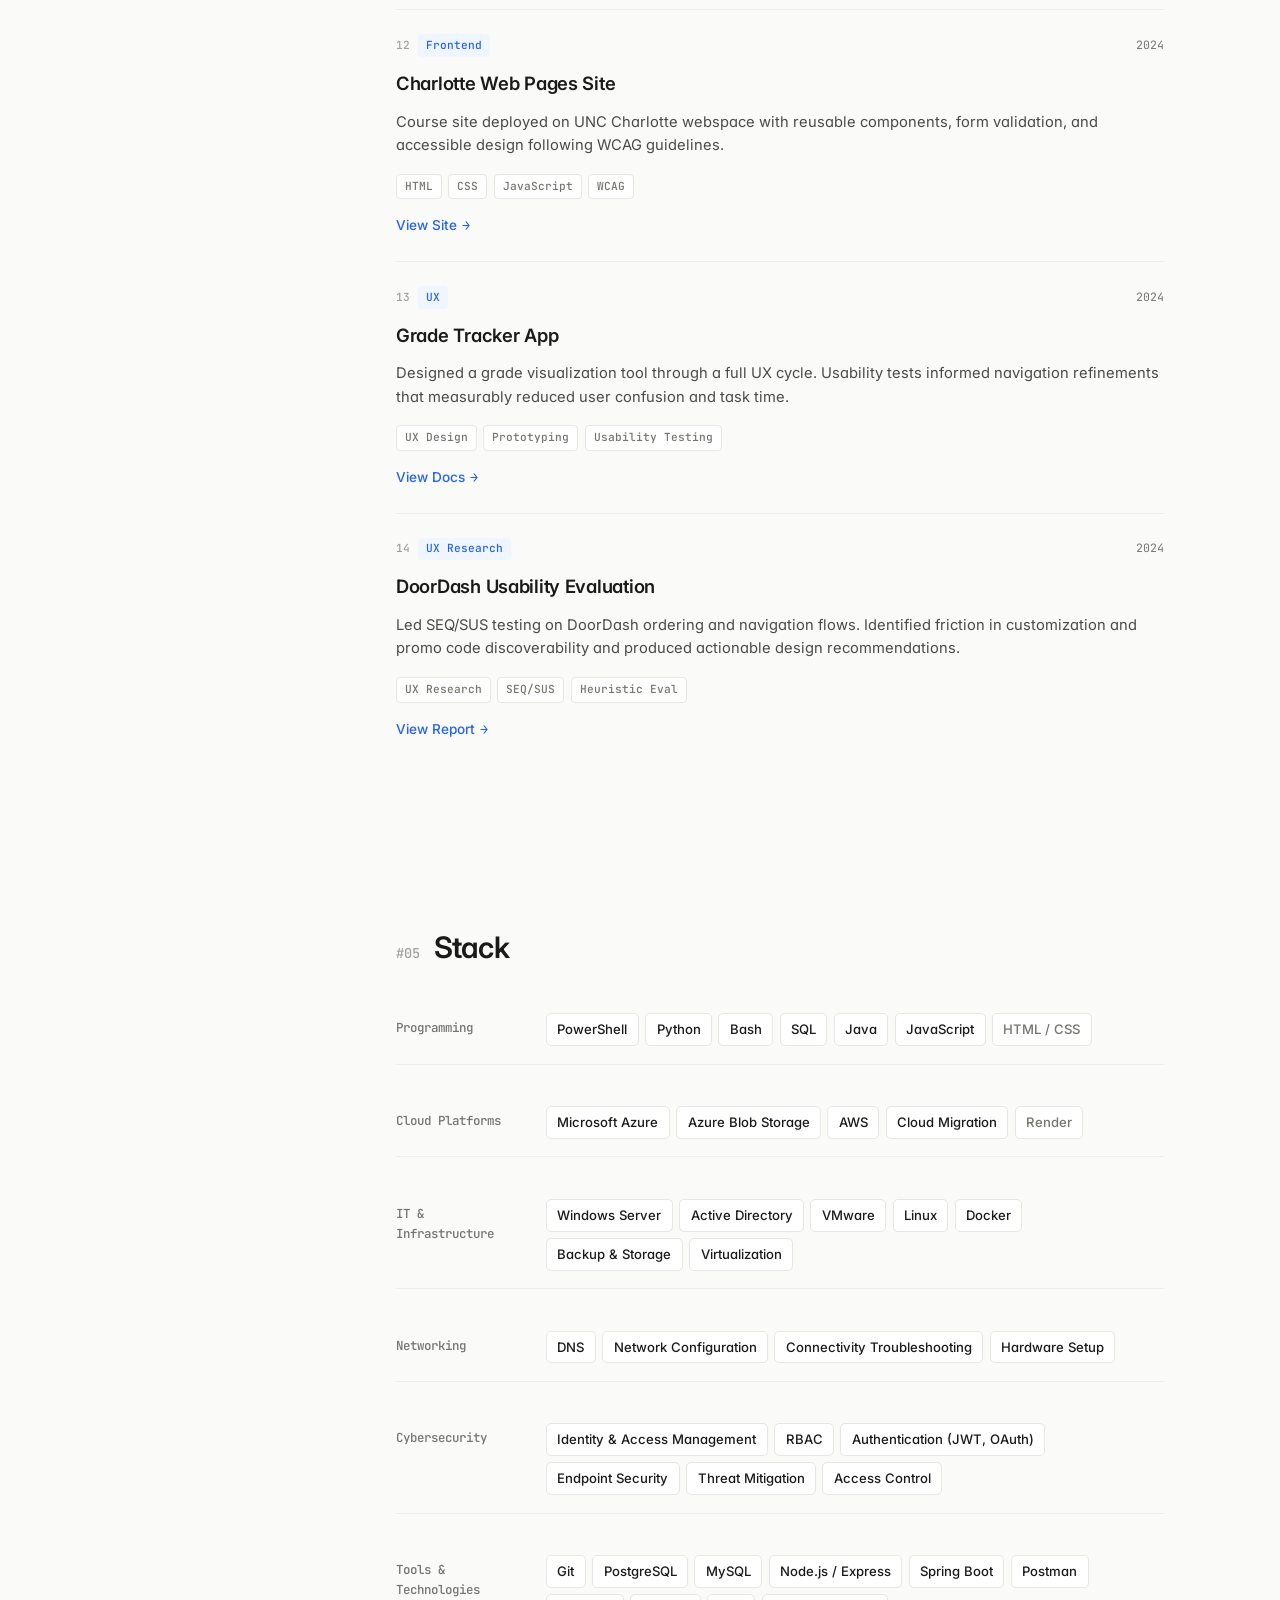
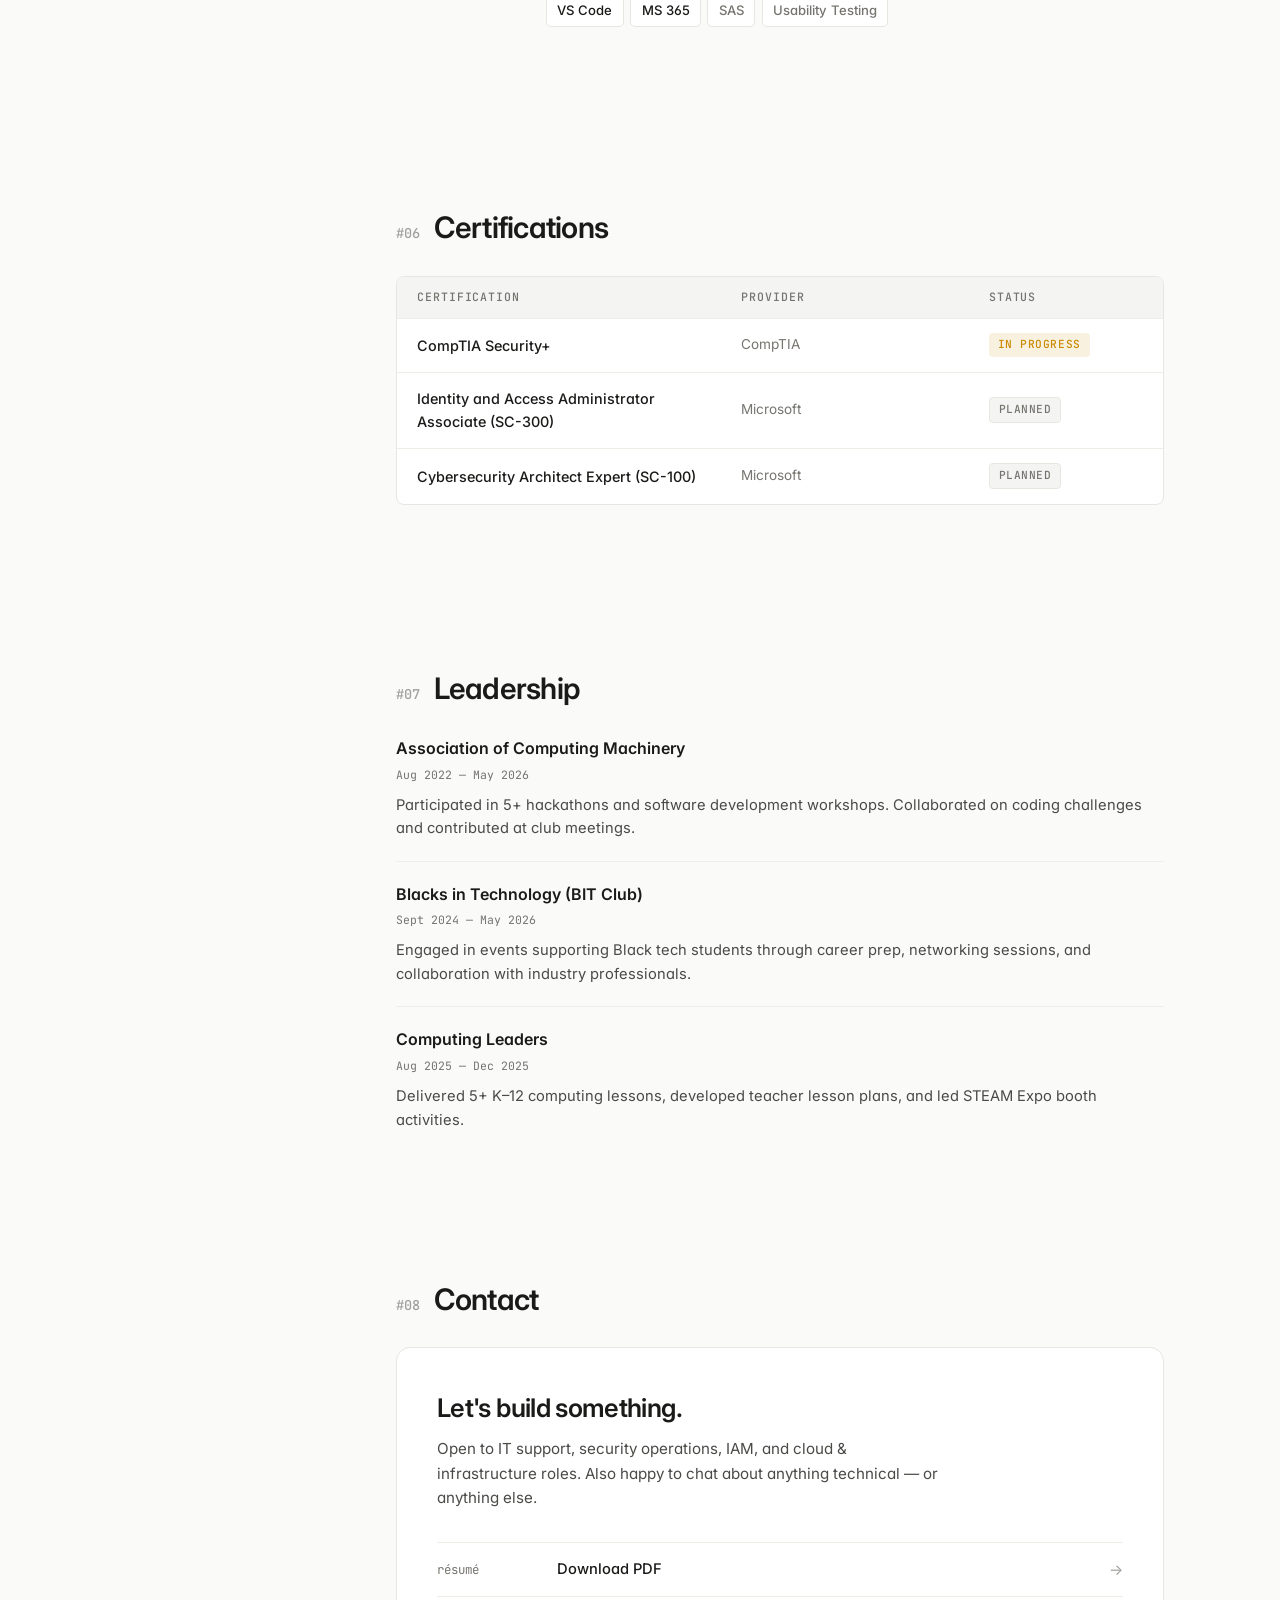
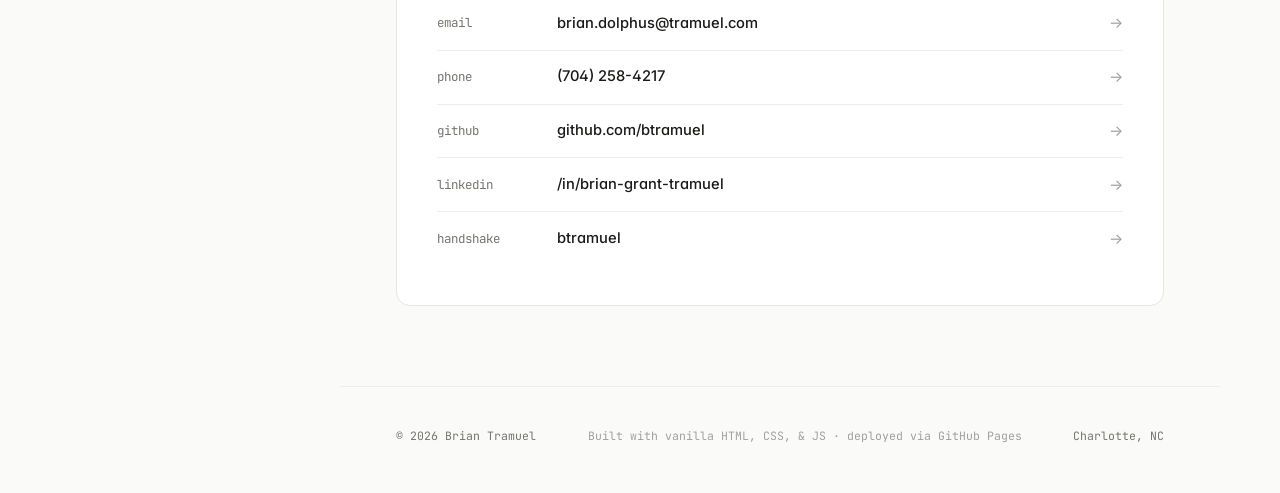
==== commit 539a280c: "update" ====
--- a/index.html
+++ b/index.html
@@ -3,8 +3,8 @@
 <head>
     <meta charset="UTF-8">
     <meta name="viewport" content="width=device-width, initial-scale=1.0">
-    <meta name="description" content="Brian Tramuel — CS grad & incoming M.S. IT student at UNC Charlotte. Cloud-native APIs, identity systems, and full-stack engineering.">
-    <title>Brian Tramuel</title>
+    <meta name="description" content="Brian Tramuel — M.S. Information Technology student at UNC Charlotte pursuing IT support, cloud, infrastructure, and cybersecurity opportunities. Hands-on experience with Active Directory, Azure, and enterprise IT.">
+    <title>Brian Tramuel · IT &amp; Cybersecurity</title>
     <link rel="preconnect" href="https://fonts.googleapis.com">
     <link rel="preconnect" href="https://fonts.gstatic.com" crossorigin>
     <link href="https://fonts.googleapis.com/css2?family=Inter:wght@300;400;450;500;600;700&family=JetBrains+Mono:wght@400;500;600&display=swap" rel="stylesheet">
@@ -33,7 +33,7 @@
                 </div>
                 <div class="brand-text">
                     <span class="brand-name">Brian Tramuel</span>
-                    <span class="brand-role">CS · Cloud · Backend . Infrastructure</span>
+                    <span class="brand-role">IT · Security · Cloud · Infrastructure</span>
                 </div>
             </a>
 
@@ -82,11 +82,11 @@
 
             <h1 class="hero-title">
                 <span class="hero-line">Hey, I&rsquo;m <span class="accent">Brian</span>.</span>
-                <span class="hero-line">Looking to break into Cloud Engineering, DevOps, and Infrastructure .</span>
+                <span class="hero-line">Aspiring IT &amp; Cybersecurity professional.</span>
             </h1>
 
             <p class="hero-sub">
-                Computer Science graduate at UNC Charlotte, incoming M.S. student in Information Technology.
+                I'm interested in cloud technologies, infrastructure, networking, identity management, and enterprise IT. Computer Science graduate at UNC Charlotte, where I'm pursuing my M.S. in Information Technology starting August 2026.
             </p>
 
             <div class="hero-actions">
@@ -110,11 +110,11 @@
                 </div>
                 <div class="info-card">
                     <span class="info-label"><span class="info-dot"></span> focus</span>
-                    <span class="info-value">Backend &middot; Cloud &middot; IAM</span>
+                    <span class="info-value">IT Support &middot; Security &middot; IAM &middot; Cloud</span>
                 </div>
                 <div class="info-card">
-                    <span class="info-label"><span class="info-dot"></span> stack</span>
-                    <span class="info-value">Node · Spring · PostgreSQL · Azure</span>
+                    <span class="info-label"><span class="info-dot"></span> hands-on with</span>
+                    <span class="info-value">Active Directory · Azure · Windows Server · Networking</span>
                 </div>
             </div>
         </section>
@@ -133,15 +133,16 @@
                     </div>
                 </div>
                 <div class="about-prose">
-                    <p>I'm a Computer Science graduate at UNC Charlotte with an Information Technology focus and a Statistics minor, and an incoming M.S. student in Software Systems Design &amp; Engineering. I write code for systems that have to actually run in production &mdash; not just demo well.</p>
-                    <p>My work sits at the intersection of software engineering and operations: REST APIs that authenticate properly, cloud infrastructure that doesn't fall over, identity systems that respect the principle of least privilege. Lately I've been deep in Node.js, Express, and Prisma &mdash; building out a book-club API with role-based access control and JWT auth.</p>
+                    <p>I'm a Computer Science graduate from UNC Charlotte (IT concentration, Statistics minor), and this August I'm beginning my M.S. in Information Technology there with a concentration in Information Security &amp; Privacy. I'm building a career in IT and cybersecurity, with particular interests in identity and access management, cloud technologies, and enterprise infrastructure.</p>
+                    <p>I've already gotten my hands dirty: as an IT Systems Engineer intern with Mecklenburg County, I built and managed virtual machines in Azure and VMware, maintained server storage and backup systems, and supported county-wide IT operations. Since then, I've served as a teaching assistant for a Security+&ndash;aligned information security course and built enterprise-style labs at home &mdash; including an Active Directory environment I use to practice identity management, automation, and security hardening.</p>
+                    <p>I'm currently seeking IT support, security operations, IAM, and junior cloud or infrastructure roles in Charlotte or remote &mdash; anywhere I can bring that hands-on experience to a team and keep growing.</p>
 
                     <div class="education-list">
                         <span class="edu-label">Education</span>
                         <div class="edu-item">
                             <div class="edu-main">
                                 <span class="edu-school">UNC Charlotte</span>
-                                <span class="edu-deg">M.S. Information Technology &middot; Software Systems Design &amp; Engineering</span>
+                                <span class="edu-deg">M.S. Information Technology &middot; Information Security &amp; Privacy</span>
                             </div>
                             <span class="edu-date">Aug 2026 &mdash; Upcoming</span>
                         </div>
@@ -182,6 +183,12 @@
                         </div>
                         <span class="exp-company">UNC Charlotte &middot; Intro to Information Security &amp; Privacy</span>
                         <p>Graded virtual labs, simulations, and quizzes for a Security+&ndash;aligned course. Supported 80+ students through network &amp; endpoint security, threat mitigation, authentication, access control, and cloud security fundamentals while maintaining academic integrity.</p>
+                        <div class="exp-tags">
+                            <span class="proj-tag">Network Security</span>
+                            <span class="proj-tag">Endpoint Security</span>
+                            <span class="proj-tag">Access Control</span>
+                            <span class="proj-tag">Cloud Security</span>
+                        </div>
                     </div>
                 </article>
 
@@ -189,11 +196,18 @@
                     <div class="exp-bullet"><span></span></div>
                     <div class="exp-content">
                         <div class="exp-top">
-                            <h3>IT Systems Engineer Intern</h3>
+                            <h3>IT Systems Engineer Intern <span class="exp-pill">Enterprise IT</span></h3>
                             <span class="exp-date">Jun 2024 &mdash; Aug 2024</span>
                         </div>
                         <span class="exp-company">Mecklenburg County &middot; Charlotte, NC</span>
-                        <p>Built and managed 10+ virtual machines on Microsoft Azure and VMware supporting county-wide IT operations. Maintained server storage, backup systems, and print services with 99% uptime &mdash; cut service ticket resolution time by 15% through performance tuning.</p>
+                        <p>Built and managed 10+ virtual machines on Microsoft Azure and VMware supporting county-wide IT operations. Administered Active Directory accounts and maintained server storage, backup systems, and print services with 99% uptime &mdash; cut service ticket resolution time by 15% through performance tuning.</p>
+                        <div class="exp-tags">
+                            <span class="proj-tag">Azure</span>
+                            <span class="proj-tag">VMware</span>
+                            <span class="proj-tag">Active Directory</span>
+                            <span class="proj-tag">Windows Server</span>
+                            <span class="proj-tag">Backup &amp; Storage</span>
+                        </div>
                     </div>
                 </article>
 
@@ -206,6 +220,12 @@
                         </div>
                         <span class="exp-company">Select Home Tech &middot; Charlotte, NC</span>
                         <p>Installed and configured 80+ home and office networks. Resolved hardware and connectivity issues, performed system upgrades, and produced detailed maintenance documentation that improved client system reliability.</p>
+                        <div class="exp-tags">
+                            <span class="proj-tag">Networking</span>
+                            <span class="proj-tag">Hardware Support</span>
+                            <span class="proj-tag">Troubleshooting</span>
+                            <span class="proj-tag">Documentation</span>
+                        </div>
                     </div>
                 </article>
 
@@ -218,15 +238,16 @@
                 <span class="anchor">#04</span>
                 <h2>Projects</h2>
             </div>
-            <p class="section-lede">Fourteen projects across backend services, cloud infrastructure, databases, frontend, and UX research.</p>
-
-            <div class="filter-row">
-                <button class="f-btn active" data-filter="all">All <span class="f-count">14</span></button>
+            <p class="section-lede">Hands-on work across security, infrastructure, cloud, backend services, data, and UX research.</p>
+
+            <div class="filter-row" role="group" aria-label="Filter projects by category">
+                <button class="f-btn active" data-filter="all">All <span class="f-count"></span></button>
+                <button class="f-btn" data-filter="security">Security &amp; IAM</button>
+                <button class="f-btn" data-filter="infra">Infrastructure</button>
+                <button class="f-btn" data-filter="cloud">Cloud</button>
                 <button class="f-btn" data-filter="backend">Backend</button>
-                <button class="f-btn" data-filter="cloud">Cloud</button>
-                <button class="f-btn" data-filter="database">Data</button>
-                <button class="f-btn" data-filter="web">Web</button>
-                <button class="f-btn" data-filter="ux">UX</button>
+                <button class="f-btn" data-filter="data">Data</button>
+                <button class="f-btn" data-filter="web">Web &amp; UX</button>
             </div>
 
             <div class="projects-list" id="projectsGrid"></div>
@@ -241,90 +262,81 @@
 
             <div class="stack-grid">
                 <div class="stack-block">
-                    <span class="stack-label">Languages</span>
-                    <div class="stack-items">
+                    <span class="stack-label">Programming</span>
+                    <div class="stack-items">
+                        <span class="stack-item">PowerShell</span>
+                        <span class="stack-item">Python</span>
+                        <span class="stack-item">Bash</span>
+                        <span class="stack-item">SQL</span>
                         <span class="stack-item">Java</span>
                         <span class="stack-item">JavaScript</span>
-                        <span class="stack-item">SQL</span>
-                        <span class="stack-item">Python</span>
-                        <span class="stack-item">HTML / CSS</span>
-                        <span class="stack-item">Bash</span>
-                        <span class="stack-item subtle">VB.Net</span>
-                    </div>
-                </div>
-
-                <div class="stack-block">
-                    <span class="stack-label">Backend</span>
-                    <div class="stack-items">
-                        <span class="stack-item">Node.js</span>
-                        <span class="stack-item">Express</span>
-                        <span class="stack-item">Prisma</span>
-                        <span class="stack-item">Spring Boot</span>
-                        <span class="stack-item">Spring Security</span>
-                        <span class="stack-item">JWT</span>
-                        <span class="stack-item">bcrypt</span>
-                        <span class="stack-item">Zod</span>
-                        <span class="stack-item">REST APIs</span>
-                        <span class="stack-item">Swagger</span>
-                    </div>
-                </div>
-
-                <div class="stack-block">
-                    <span class="stack-label">Cloud &amp; Infra</span>
-                    <div class="stack-items">
-                        <span class="stack-item">Azure</span>
+                        <span class="stack-item subtle">HTML / CSS</span>
+                    </div>
+                </div>
+
+                <div class="stack-block">
+                    <span class="stack-label">Cloud Platforms</span>
+                    <div class="stack-items">
+                        <span class="stack-item">Microsoft Azure</span>
+                        <span class="stack-item">Azure Blob Storage</span>
                         <span class="stack-item">AWS</span>
-                        <span class="stack-item">Azure Blob</span>
-                        <span class="stack-item">Render</span>
+                        <span class="stack-item">Cloud Migration</span>
+                        <span class="stack-item subtle">Render</span>
+                    </div>
+                </div>
+
+                <div class="stack-block">
+                    <span class="stack-label">IT &amp; Infrastructure</span>
+                    <div class="stack-items">
+                        <span class="stack-item">Windows Server</span>
+                        <span class="stack-item">Active Directory</span>
                         <span class="stack-item">VMware</span>
-                        <span class="stack-item">Windows Server</span>
                         <span class="stack-item">Linux</span>
                         <span class="stack-item">Docker</span>
-                    </div>
-                </div>
-
-                <div class="stack-block">
-                    <span class="stack-label">Data</span>
-                    <div class="stack-items">
+                        <span class="stack-item">Backup &amp; Storage</span>
+                        <span class="stack-item">Virtualization</span>
+                    </div>
+                </div>
+
+                <div class="stack-block">
+                    <span class="stack-label">Networking</span>
+                    <div class="stack-items">
+                        <span class="stack-item">DNS</span>
+                        <span class="stack-item">Network Configuration</span>
+                        <span class="stack-item">Connectivity Troubleshooting</span>
+                        <span class="stack-item">Hardware Setup</span>
+                    </div>
+                </div>
+
+                <div class="stack-block">
+                    <span class="stack-label">Cybersecurity</span>
+                    <div class="stack-items">
+                        <span class="stack-item">Identity &amp; Access Management</span>
+                        <span class="stack-item">RBAC</span>
+                        <span class="stack-item">Authentication (JWT, OAuth)</span>
+                        <span class="stack-item">Endpoint Security</span>
+                        <span class="stack-item">Threat Mitigation</span>
+                        <span class="stack-item">Access Control</span>
+                    </div>
+                </div>
+
+                <div class="stack-block">
+                    <span class="stack-label">Tools &amp; Technologies</span>
+                    <div class="stack-items">
+                        <span class="stack-item">Git</span>
                         <span class="stack-item">PostgreSQL</span>
                         <span class="stack-item">MySQL</span>
-                        <span class="stack-item">SAS</span>
-                    </div>
-                </div>
-
-                <div class="stack-block">
-                    <span class="stack-label">Security &amp; IAM</span>
-                    <div class="stack-items">
-                        <span class="stack-item">RBAC</span>
-                        <span class="stack-item">OAuth</span>
-                        <span class="stack-item">Active Directory</span>
-                        <span class="stack-item">Endpoint Security</span>
-                        <span class="stack-item">Threat Mitigation</span>
-                    </div>
-                </div>
-
-                <div class="stack-block">
-                    <span class="stack-label">Tools</span>
-                    <div class="stack-items">
-                        <span class="stack-item">Git</span>
+                        <span class="stack-item">Node.js / Express</span>
+                        <span class="stack-item">Spring Boot</span>
+                        <span class="stack-item">Postman</span>
                         <span class="stack-item">VS Code</span>
-                        <span class="stack-item">Postman</span>
-                        <span class="stack-item">Maven</span>
                         <span class="stack-item">MS 365</span>
-                    </div>
-                </div>
-            </div>
-        </section>
-
-        <div class="stack-block">
-            <span class="stack-label">UX Methods</span>
-            <div class="stack-items">
-                <span class="stack-item">User Interviews</span>
-                <span class="stack-item">Usability Testing</span>
-                <span class="stack-item">Wireframing</span>
-                <span class="stack-item">Prototyping</span> 
-            </div>
-        </div>
+                        <span class="stack-item subtle">SAS</span>
+                        <span class="stack-item subtle">Usability Testing</span>
+                    </div>
+                </div>
+            </div>
+        </section>
 
         <!-- CERTIFICATIONS -->
         <section id="certifications" class="section">
@@ -340,23 +352,18 @@
                     <span>Status</span>
                 </div>
                 <div class="cert-row">
-                    <span class="cert-name">AWS Cloud Practitioner</span>
-                    <span class="cert-prov">Amazon Web Services</span>
+                    <span class="cert-name">CompTIA Security+</span>
+                    <span class="cert-prov">CompTIA</span>
                     <span class="cert-status status-progress">In Progress</span>
                 </div>
                 <div class="cert-row">
-                    <span class="cert-name">AWS Data Engineer</span>
-                    <span class="cert-prov">Amazon Web Services</span>
-                    <span class="cert-status status-progress">In Progress</span>
+                    <span class="cert-name">Identity and Access Administrator Associate (SC-300)</span>
+                    <span class="cert-prov">Microsoft</span>
+                    <span class="cert-status status-planned">Planned</span>
                 </div>
                 <div class="cert-row">
-                    <span class="cert-name">Microsoft AZ-104</span>
-                    <span class="cert-prov">Microsoft Azure</span>
-                    <span class="cert-status status-planned">Planned</span>
-                </div>
-                <div class="cert-row">
-                    <span class="cert-name">Google Cloud Digital Leader</span>
-                    <span class="cert-prov">Google Cloud</span>
+                    <span class="cert-name">Cybersecurity Architect Expert (SC-100)</span>
+                    <span class="cert-prov">Microsoft</span>
                     <span class="cert-status status-planned">Planned</span>
                 </div>
             </div>
@@ -397,9 +404,14 @@
 
             <div class="contact-block">
                 <h3 class="contact-title">Let's build something.</h3>
-                <p class="contact-sub">Open to SWE, backend, and cloud roles. Also happy to chat about anything technical &mdash; or anything else.</p>
+                <p class="contact-sub">Open to IT support, security operations, IAM, and cloud &amp; infrastructure roles. Also happy to chat about anything technical &mdash; or anything else.</p>
 
                 <div class="contact-list">
+                    <a href="documents/resume.pdf" target="_blank" rel="noopener" class="contact-row">
+                        <span class="contact-key">r&eacute;sum&eacute;</span>
+                        <span class="contact-val">Download PDF</span>
+                        <span class="contact-arrow">&rarr;</span>
+                    </a>
                     <a href="mailto:brian.dolphus@tramuel.com" class="contact-row">
                         <span class="contact-key">email</span>
                         <span class="contact-val">brian.dolphus@tramuel.com</span>
--- a/style.css
+++ b/style.css
@@ -359,11 +359,6 @@
     margin-bottom: 1.5rem;
 }
 .hero-line { display: block; }
-.hero-line.muted {
-    color: var(--text-3);
-    font-weight: 500;
-    margin-top: 0.3rem;
-}
 .accent {
     color: var(--accent);
     font-weight: 700;
@@ -595,8 +590,13 @@
     box-shadow: 0 0 0 4px var(--accent-bg);
 }
 .exp-content {
-    padding-top: -2px;
     padding-bottom: 0.5rem;
+}
+.exp-tags {
+    display: flex;
+    flex-wrap: wrap;
+    gap: 0.4rem;
+    margin-top: 0.7rem;
 }
 .exp-top {
     display: flex;
@@ -799,6 +799,38 @@
     transition: transform .2s var(--ease);
 }
 .proj-link:hover::after { transform: translateX(2px); }
+
+/* Clickable cards */
+.proj-card.clickable { cursor: pointer; }
+.proj-card.clickable:focus-visible {
+    outline: 2px solid var(--accent);
+    outline-offset: 4px;
+    border-radius: var(--radius-sm);
+}
+.proj-card.clickable:hover .proj-title { color: var(--accent); }
+.proj-title { transition: color .2s var(--ease); }
+
+/* "What I learned" note */
+.proj-learned {
+    font-size: 0.88rem;
+    line-height: 1.6;
+    color: var(--text-2);
+    max-width: 56rem;
+    padding: 0.6rem 0.85rem;
+    background: var(--bg-soft);
+    border-left: 2px solid var(--accent);
+    border-radius: 0 var(--radius-sm) var(--radius-sm) 0;
+}
+.learned-label {
+    display: block;
+    font-family: var(--f-mono);
+    font-size: 0.65rem;
+    text-transform: uppercase;
+    letter-spacing: 0.08em;
+    color: var(--text-3);
+    font-weight: 500;
+    margin-bottom: 0.2rem;
+}
 
 /* Featured project (first one) */
 .proj-card.featured {
@@ -1141,3 +1173,21 @@
     display: block;
     opacity: 1;
 }
+
+/* ── ACCESSIBILITY ───────────────────────────────────────── */
+a:focus-visible,
+button:focus-visible {
+    outline: 2px solid var(--accent);
+    outline-offset: 2px;
+    border-radius: var(--radius-sm);
+}
+
+@media (prefers-reduced-motion: reduce) {
+    html { scroll-behavior: auto; }
+    *, *::before, *::after {
+        animation-duration: 0.01ms !important;
+        animation-iteration-count: 1 !important;
+        transition-duration: 0.01ms !important;
+    }
+    .reveal { opacity: 1; transform: none; }
+}
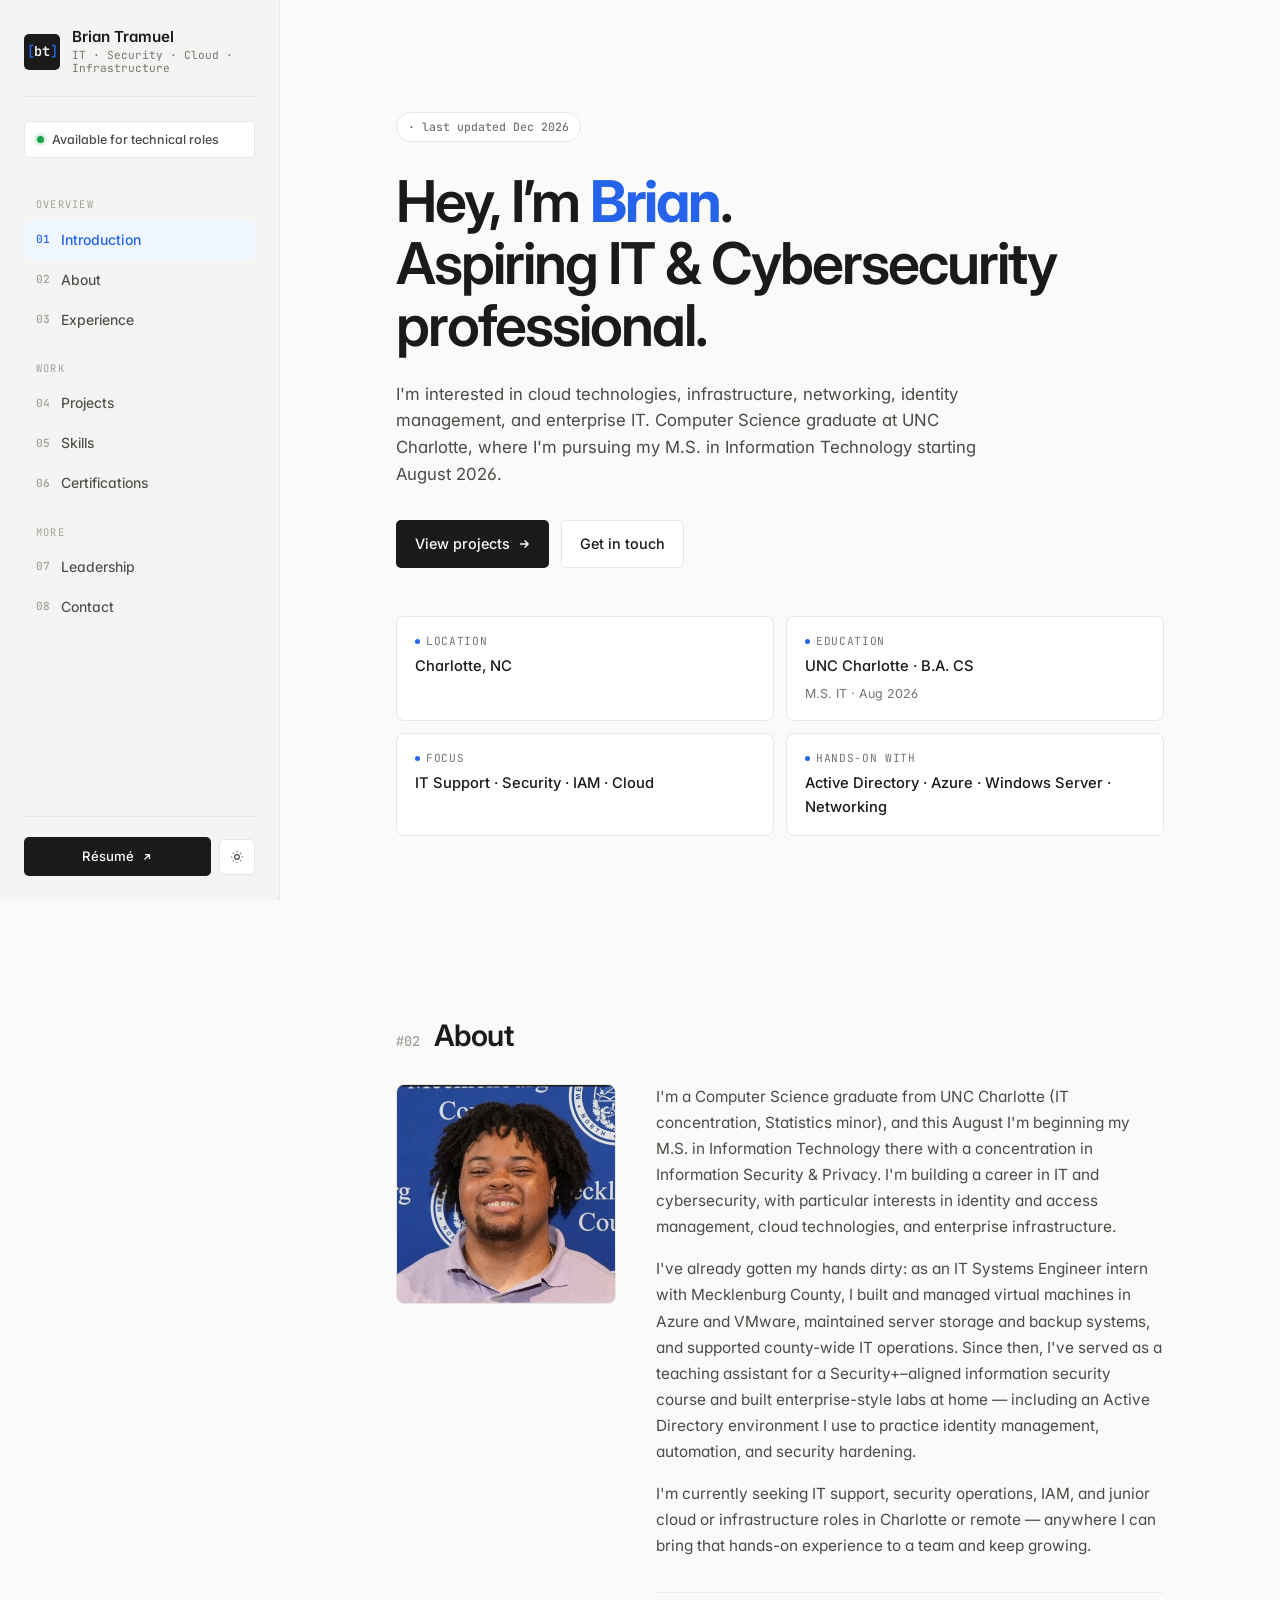
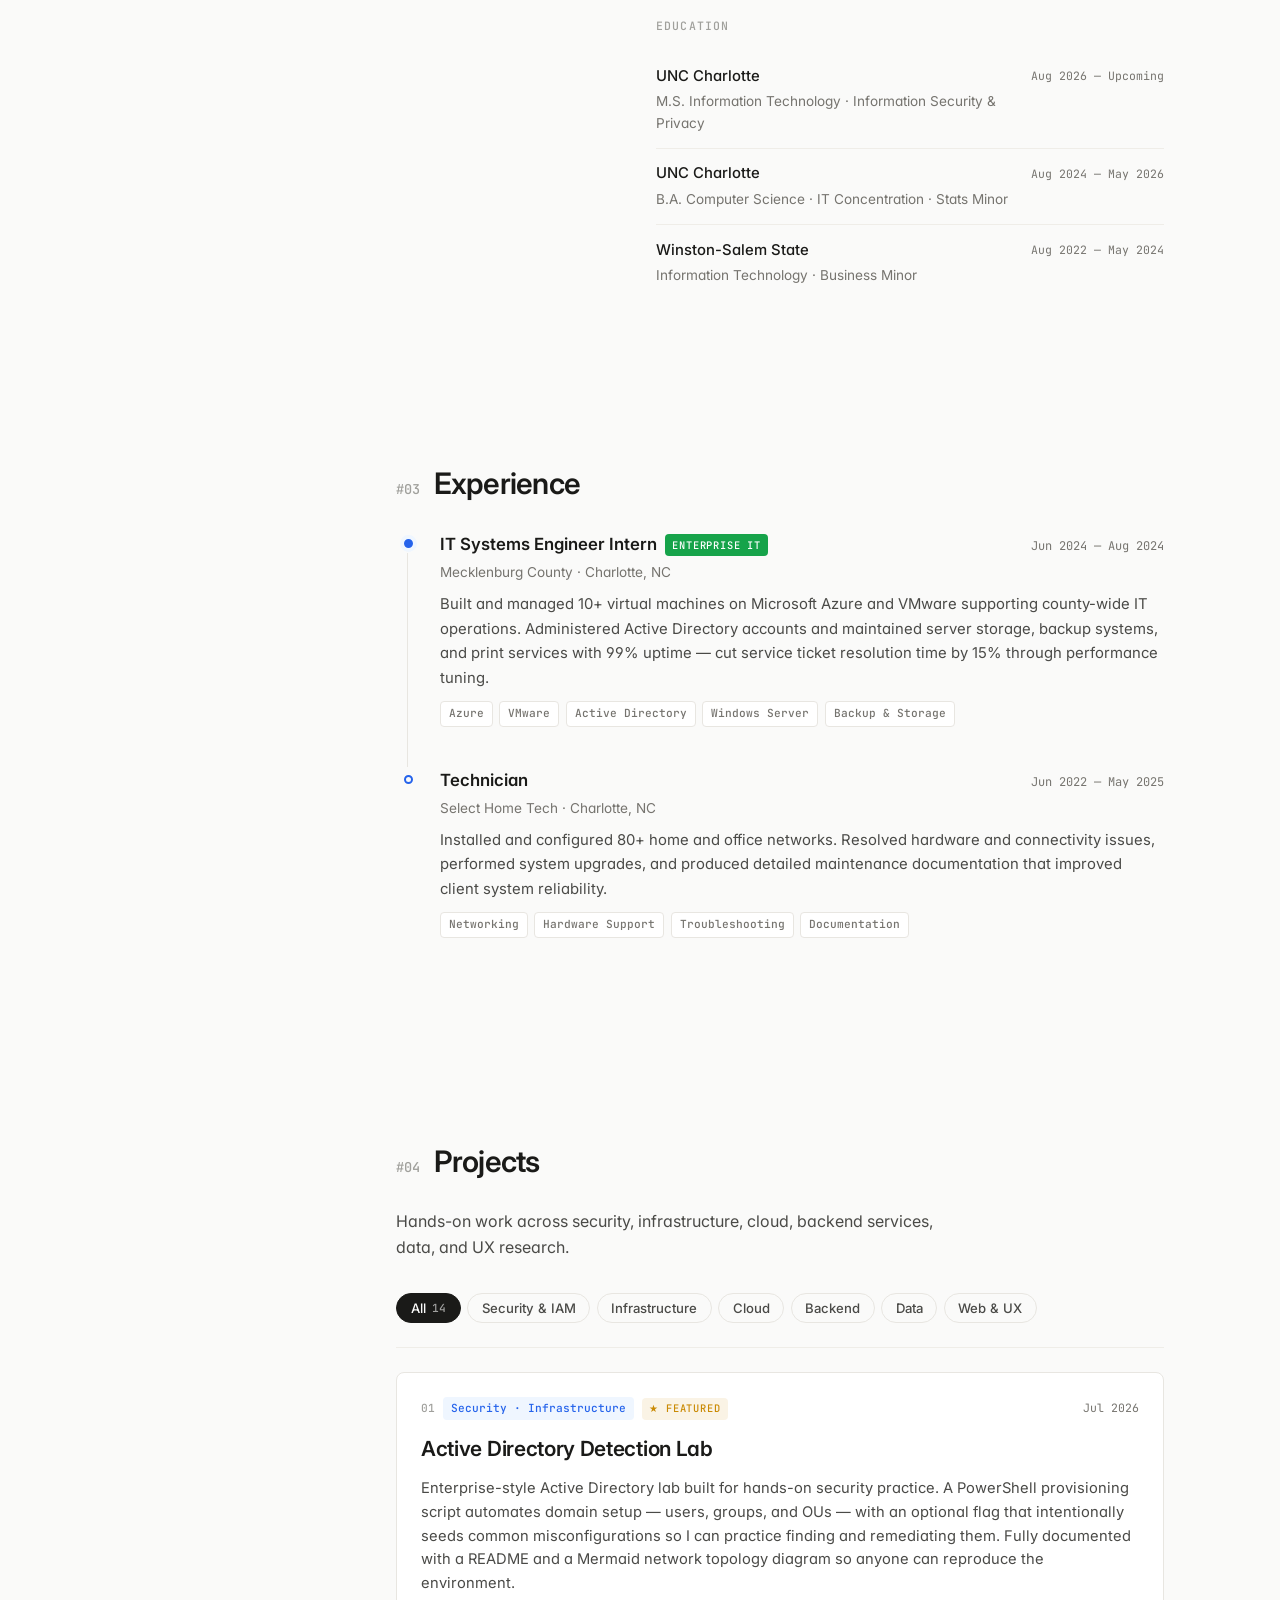
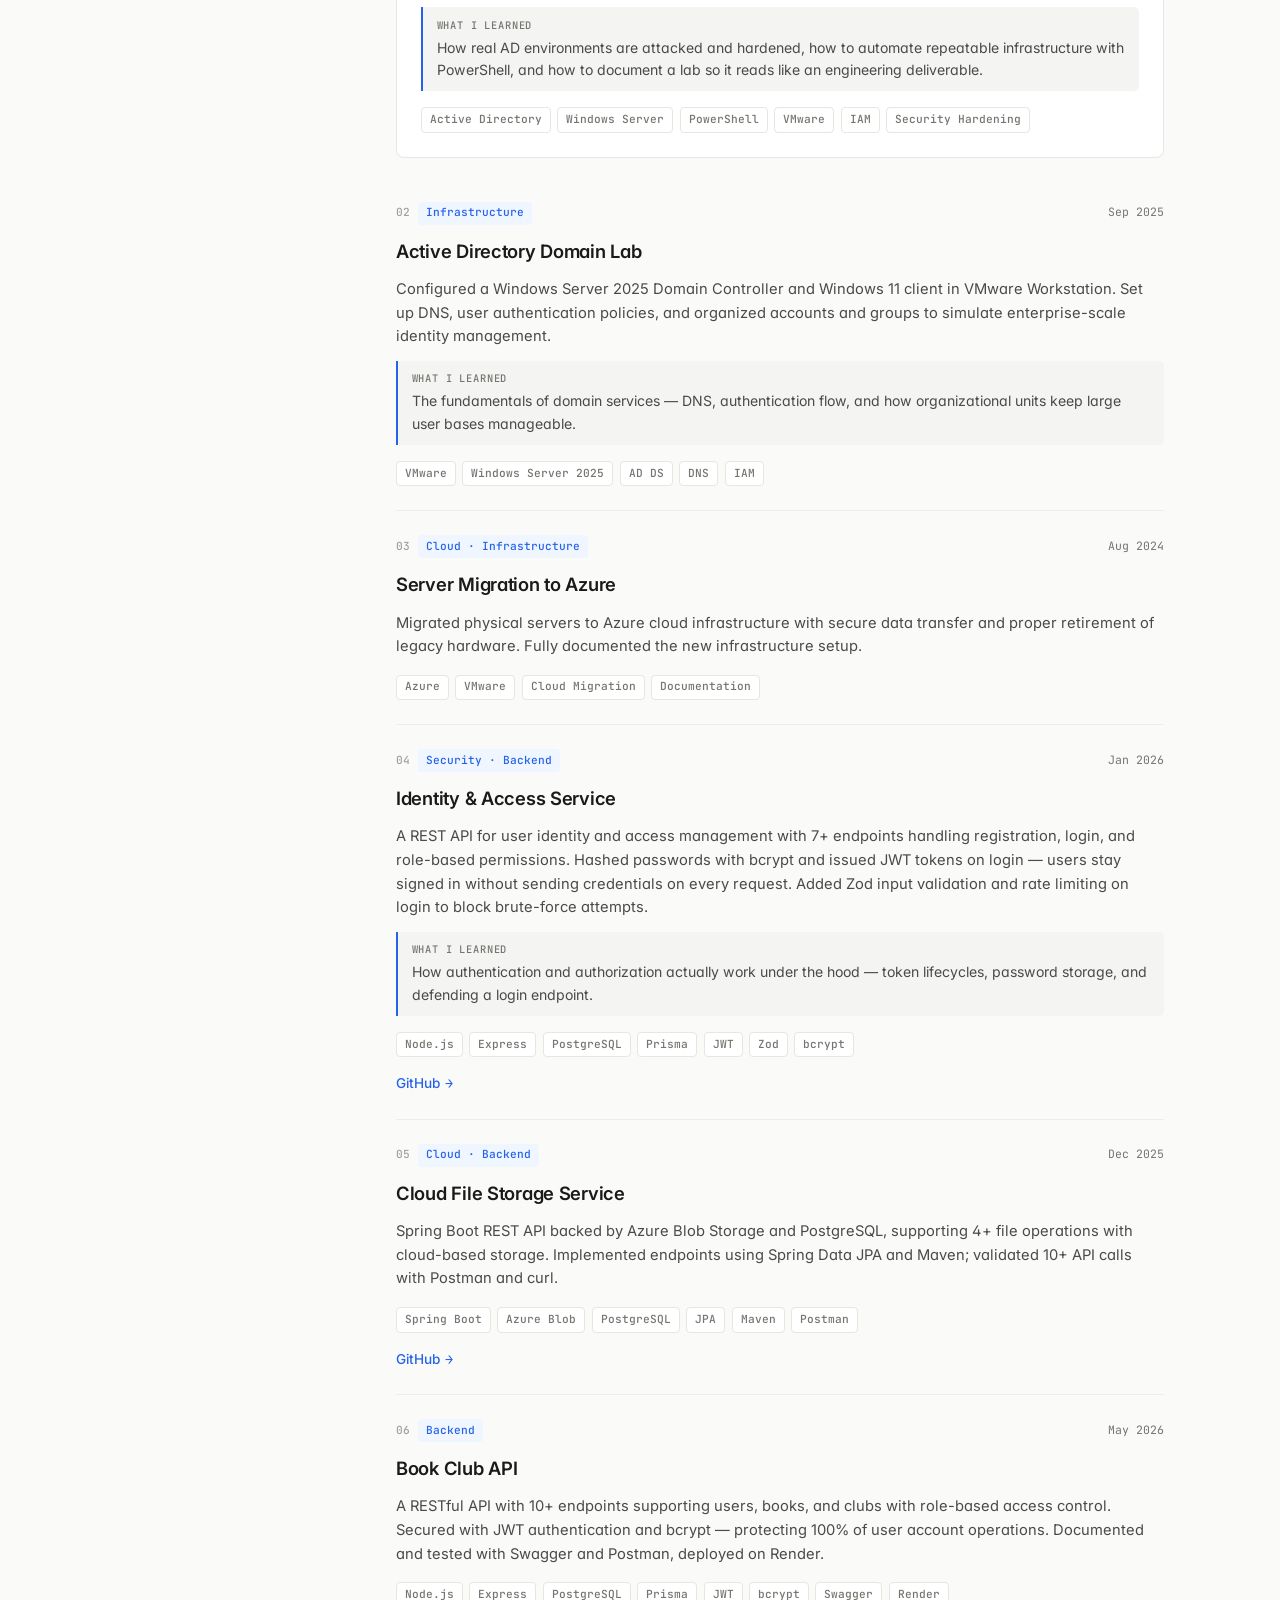
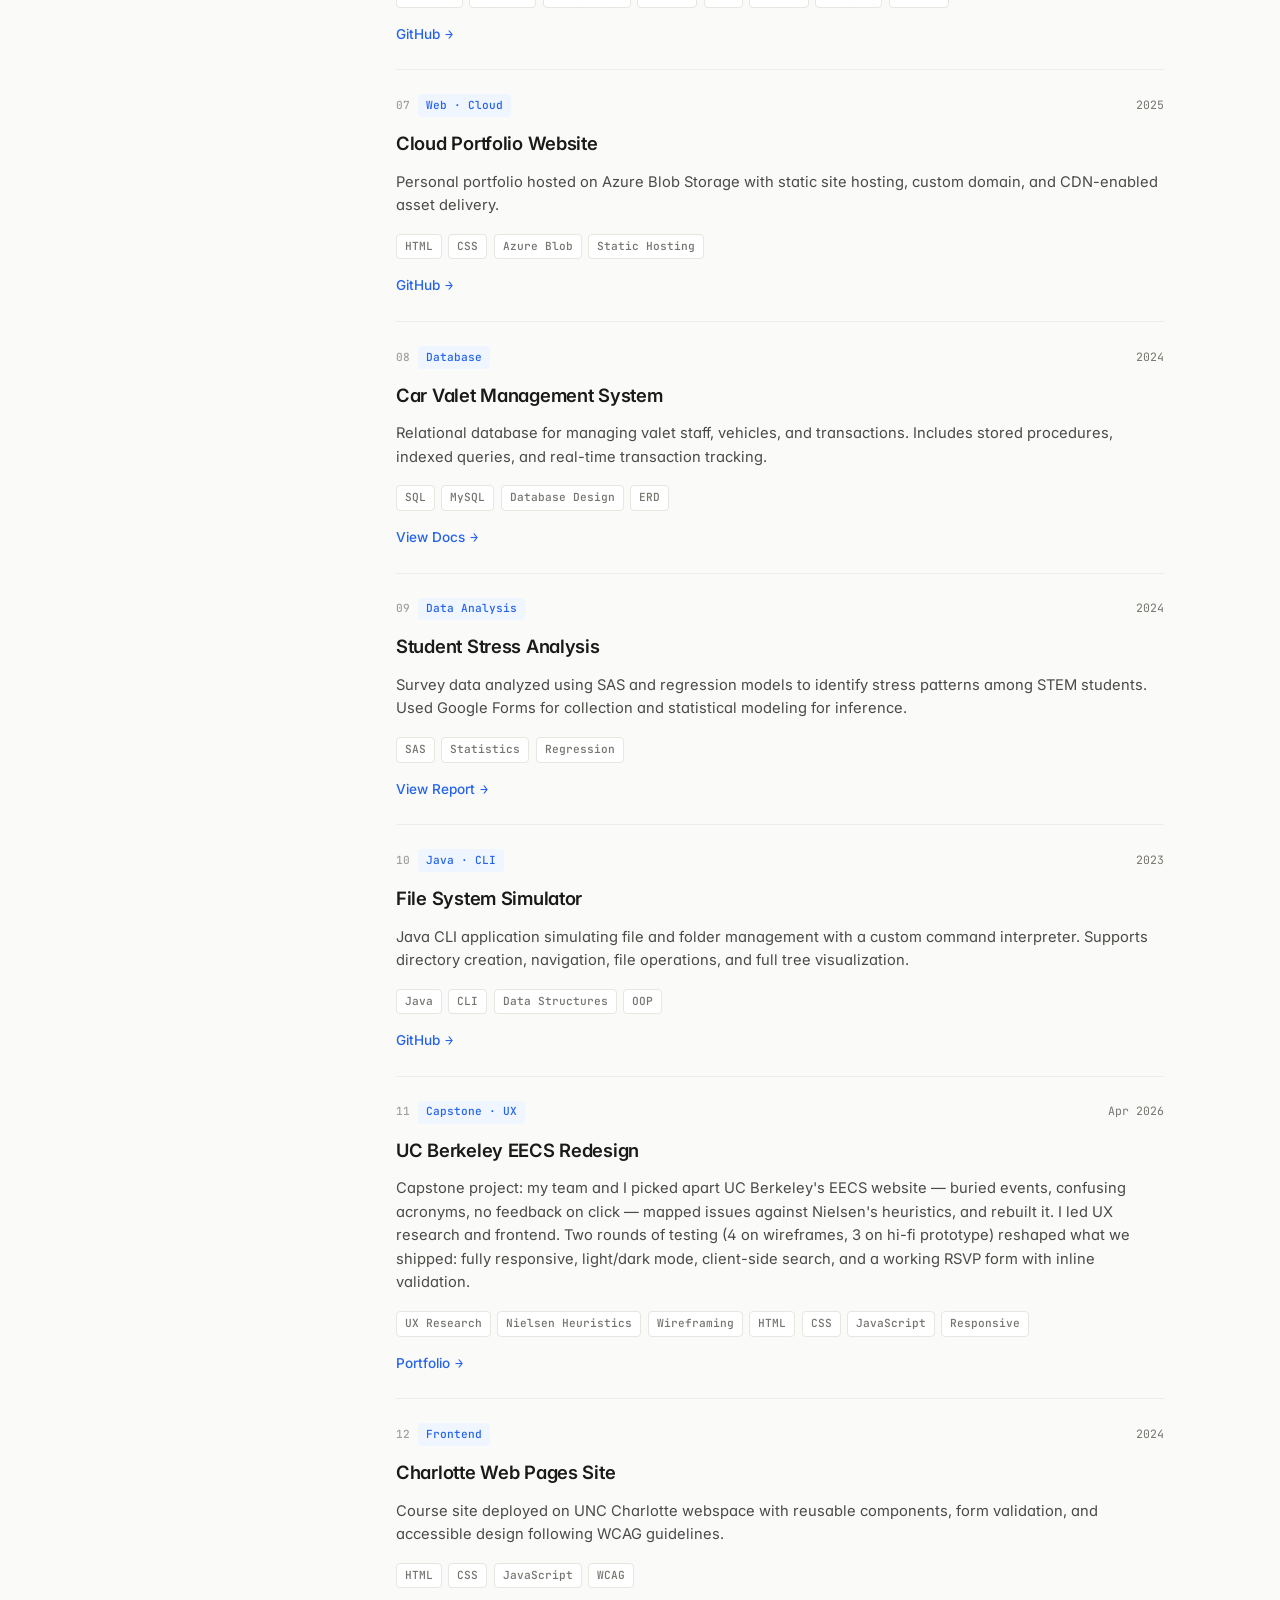
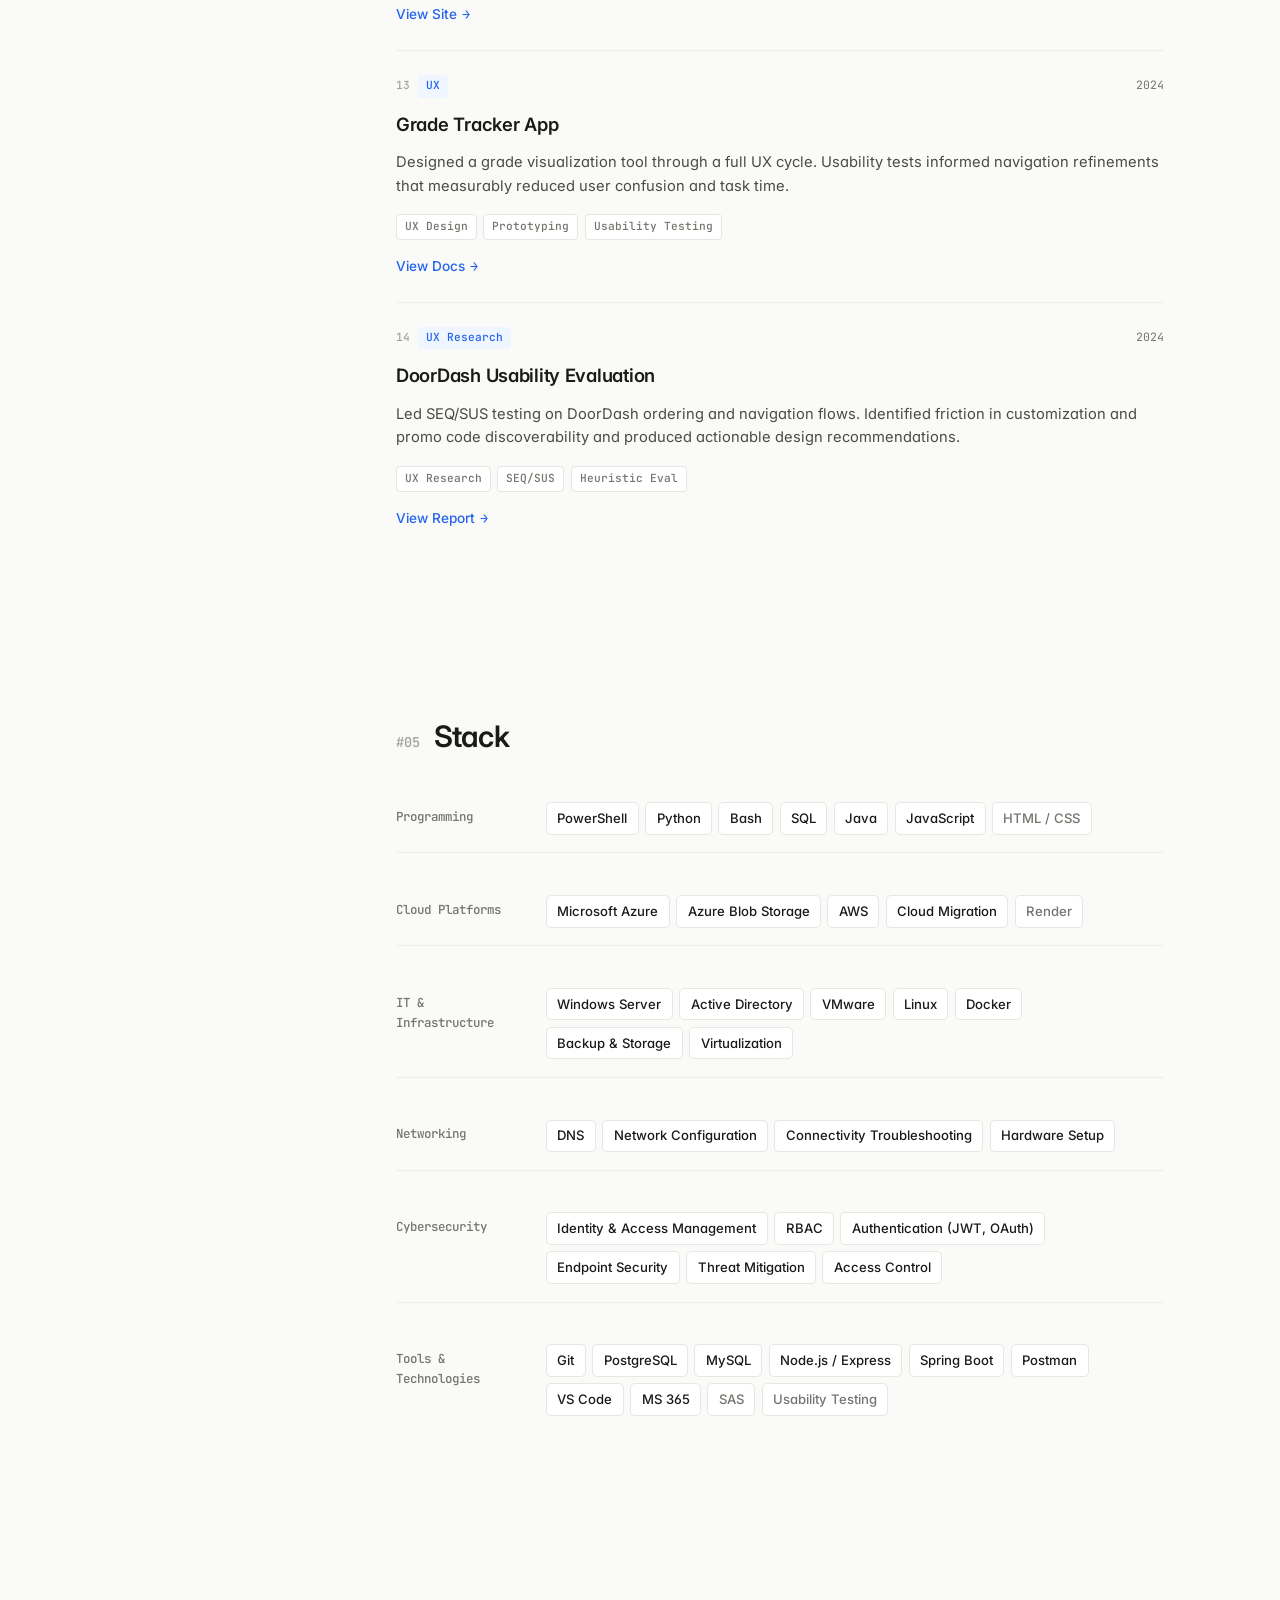
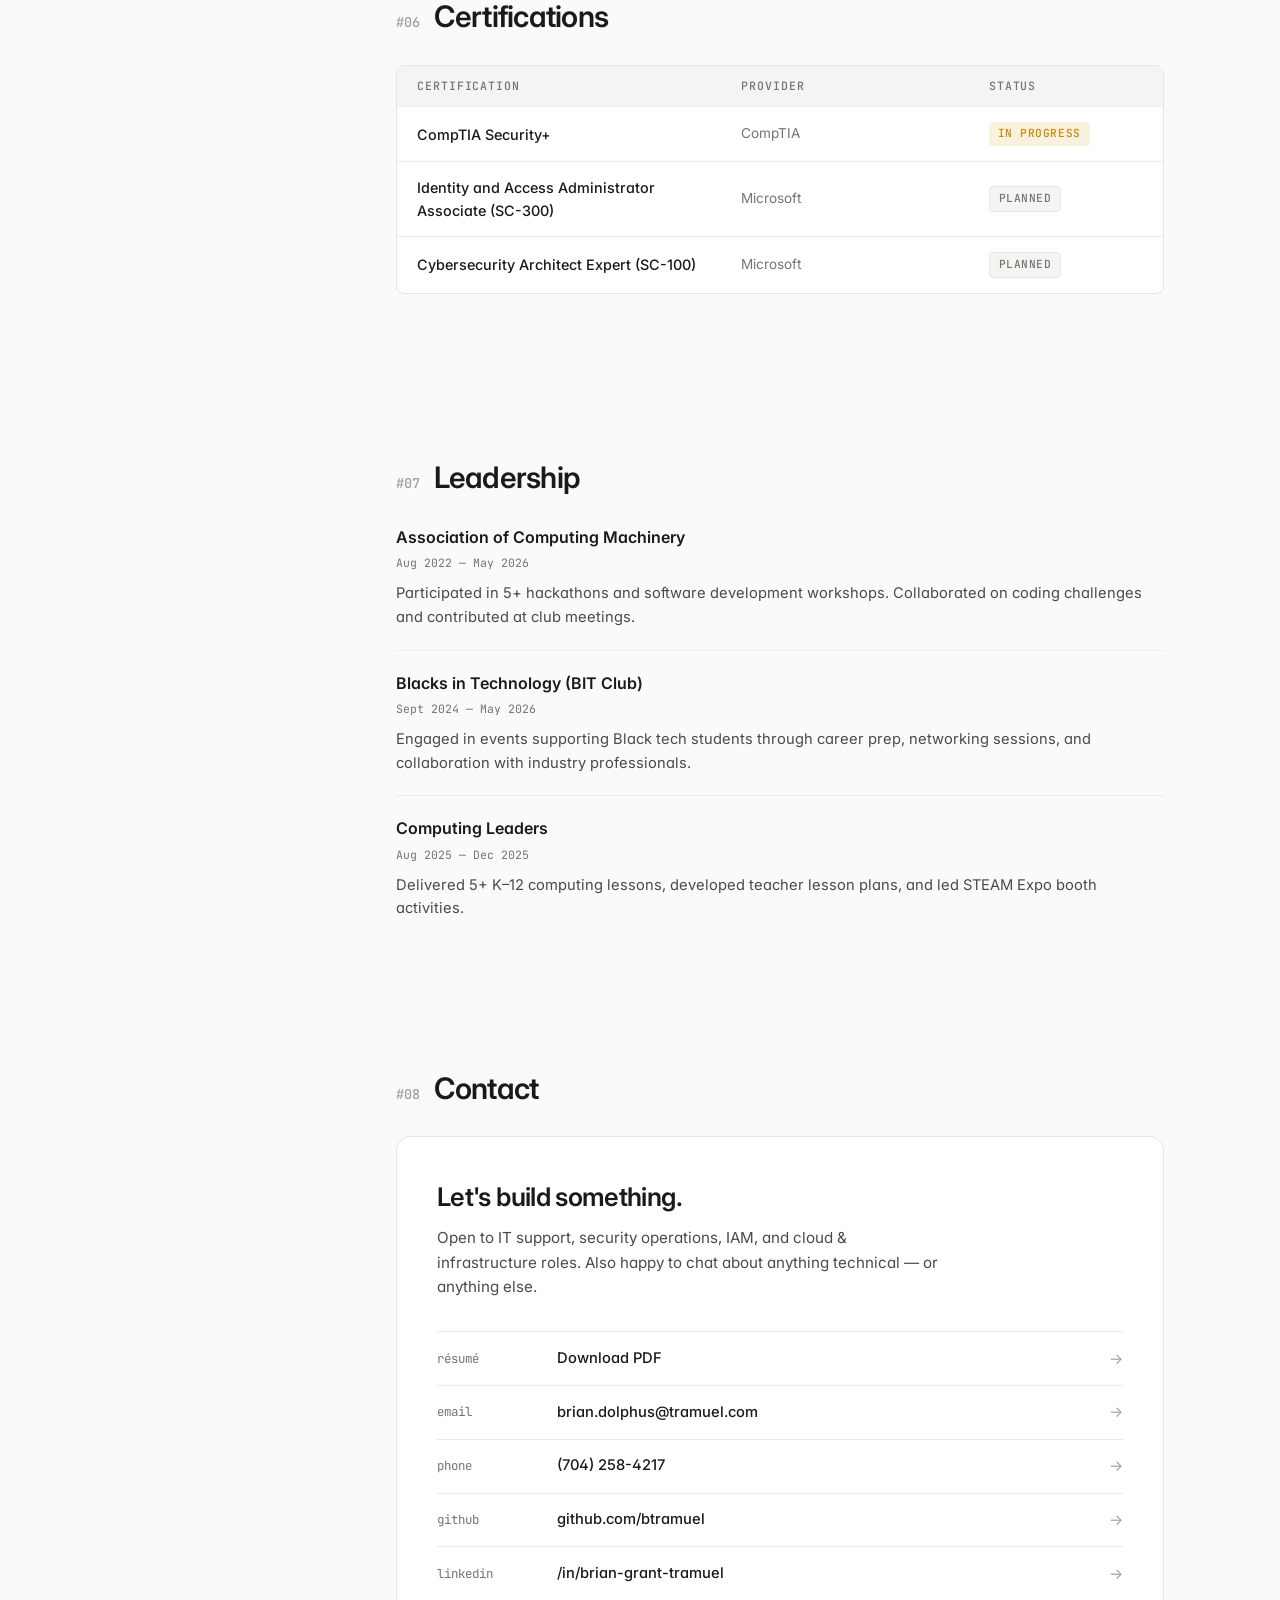
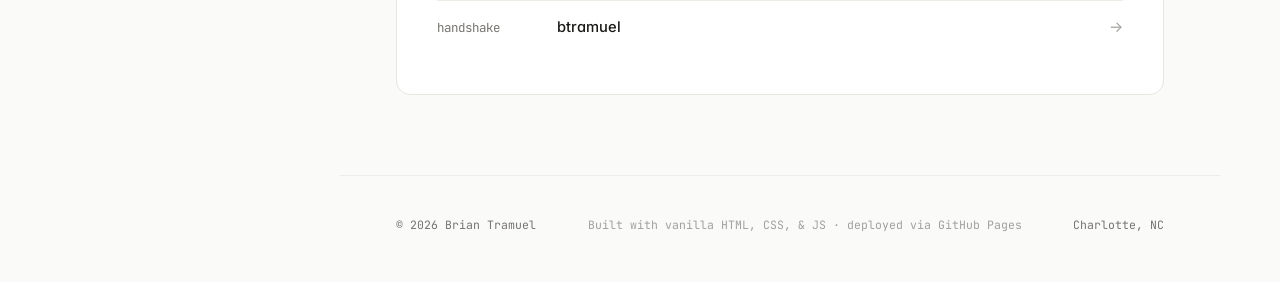
==== commit 8f644c86: "update" ====
--- a/index.html
+++ b/index.html
@@ -173,24 +173,6 @@
             </div>
 
             <div class="exp-list">
-
-                <article class="exp-item">
-                    <div class="exp-bullet"><span></span></div>
-                    <div class="exp-content">
-                        <div class="exp-top">
-                            <h3>Teaching Assistant</h3>
-                            <span class="exp-date">Jan 2026 &mdash; May 2026</span>
-                        </div>
-                        <span class="exp-company">UNC Charlotte &middot; Intro to Information Security &amp; Privacy</span>
-                        <p>Graded virtual labs, simulations, and quizzes for a Security+&ndash;aligned course. Supported 80+ students through network &amp; endpoint security, threat mitigation, authentication, access control, and cloud security fundamentals while maintaining academic integrity.</p>
-                        <div class="exp-tags">
-                            <span class="proj-tag">Network Security</span>
-                            <span class="proj-tag">Endpoint Security</span>
-                            <span class="proj-tag">Access Control</span>
-                            <span class="proj-tag">Cloud Security</span>
-                        </div>
-                    </div>
-                </article>
 
                 <article class="exp-item">
                     <div class="exp-bullet"><span></span></div>
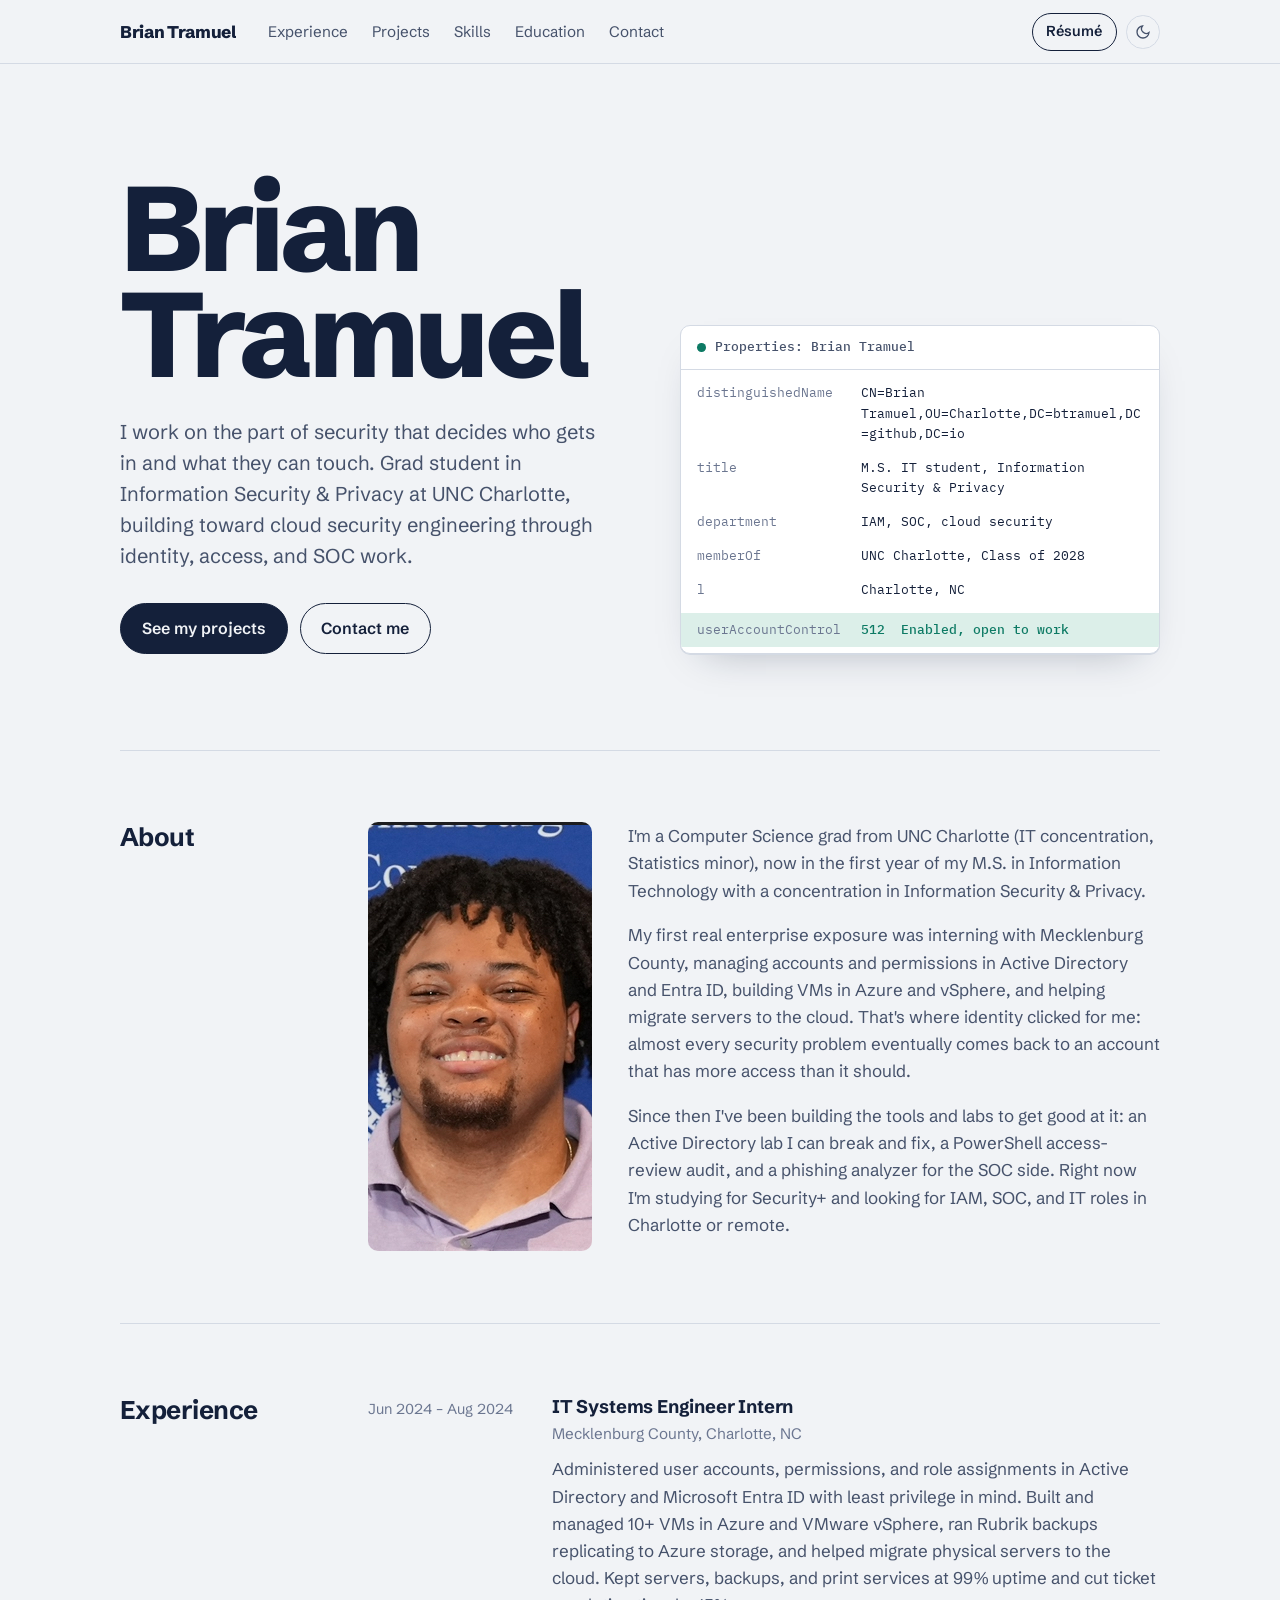
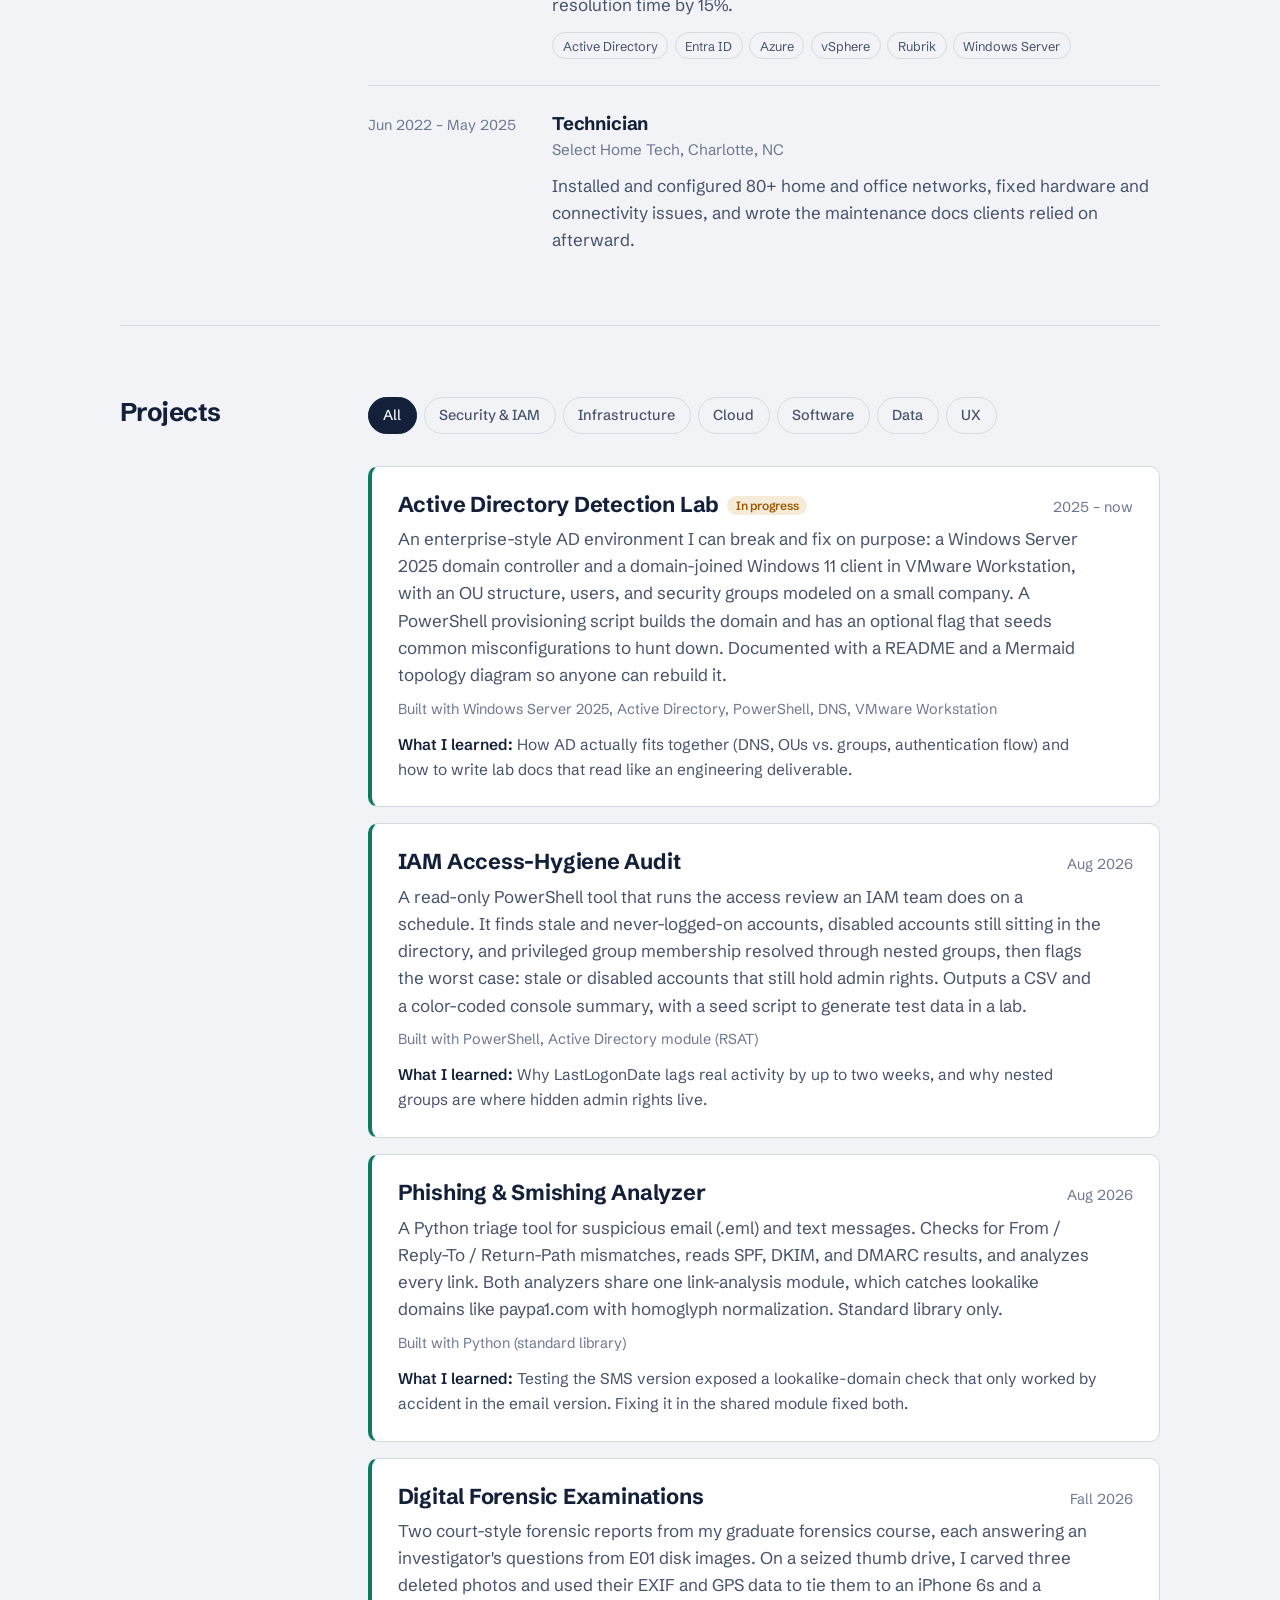
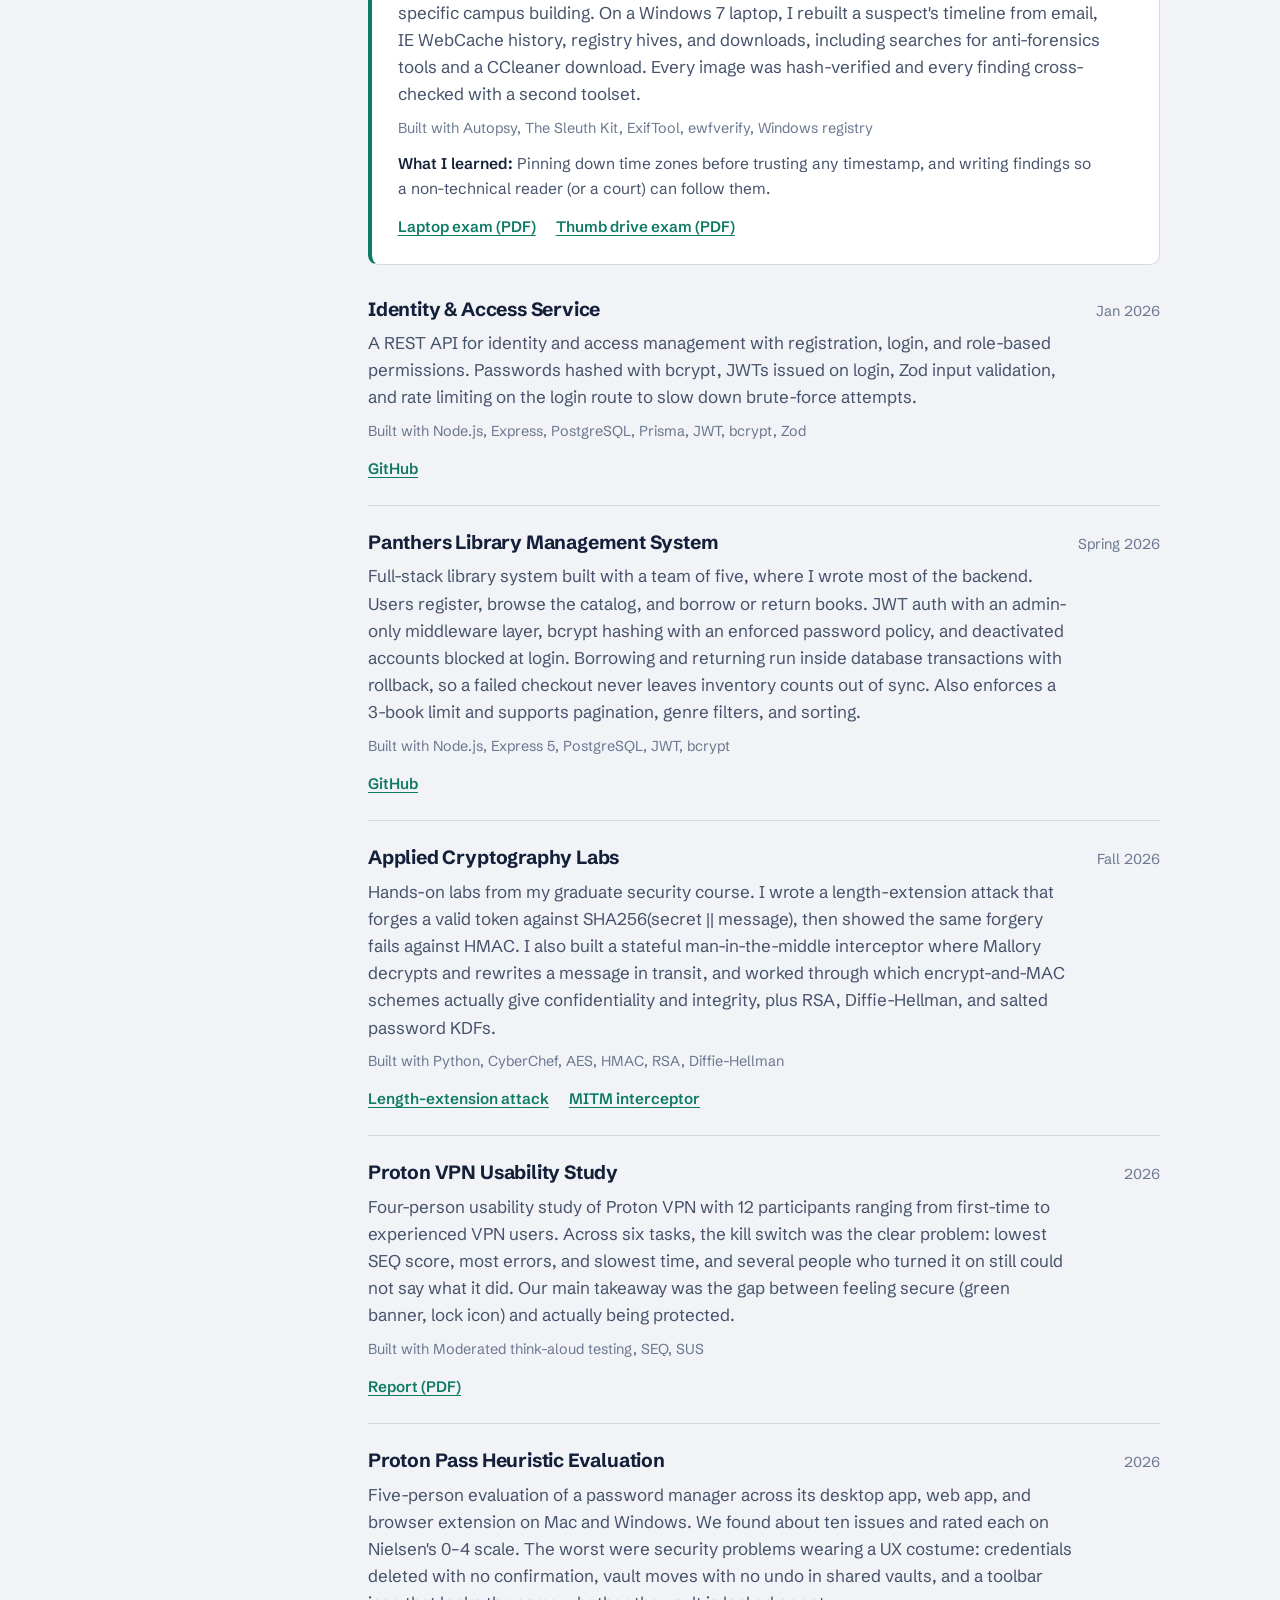
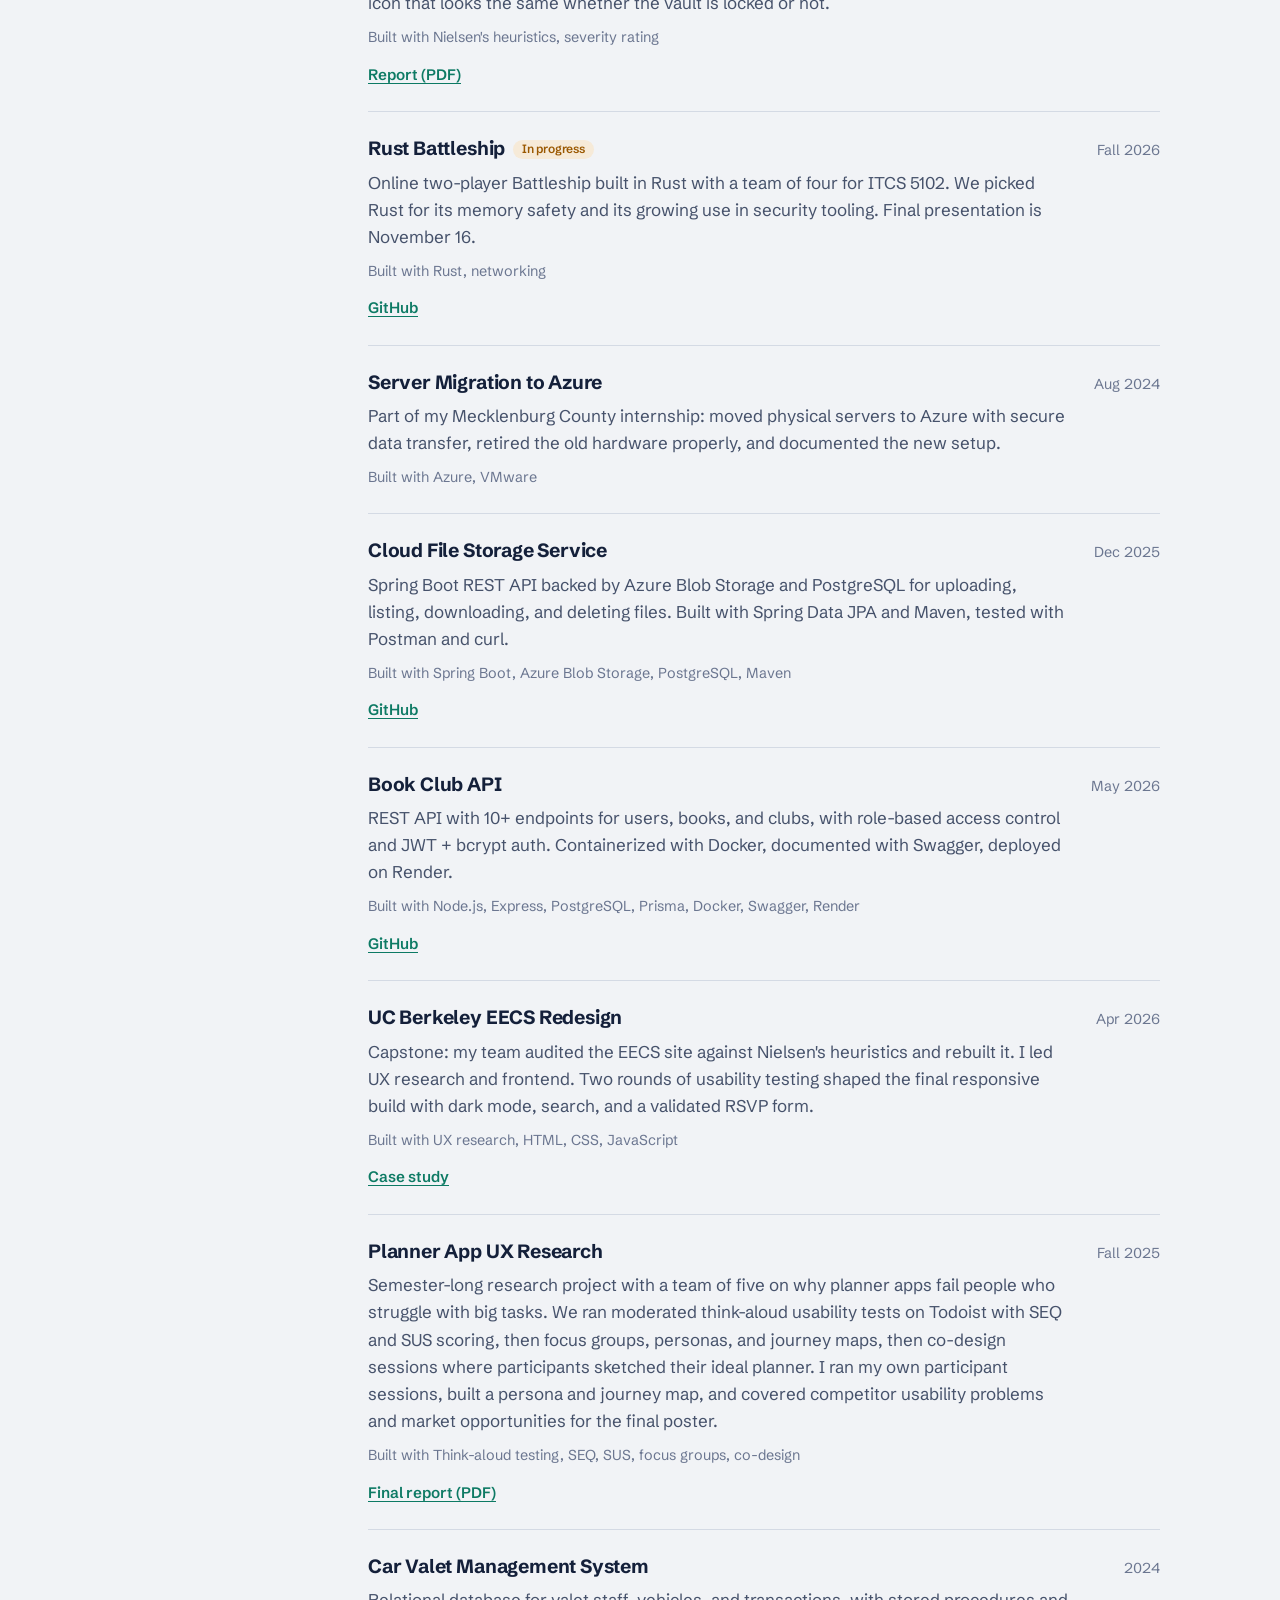
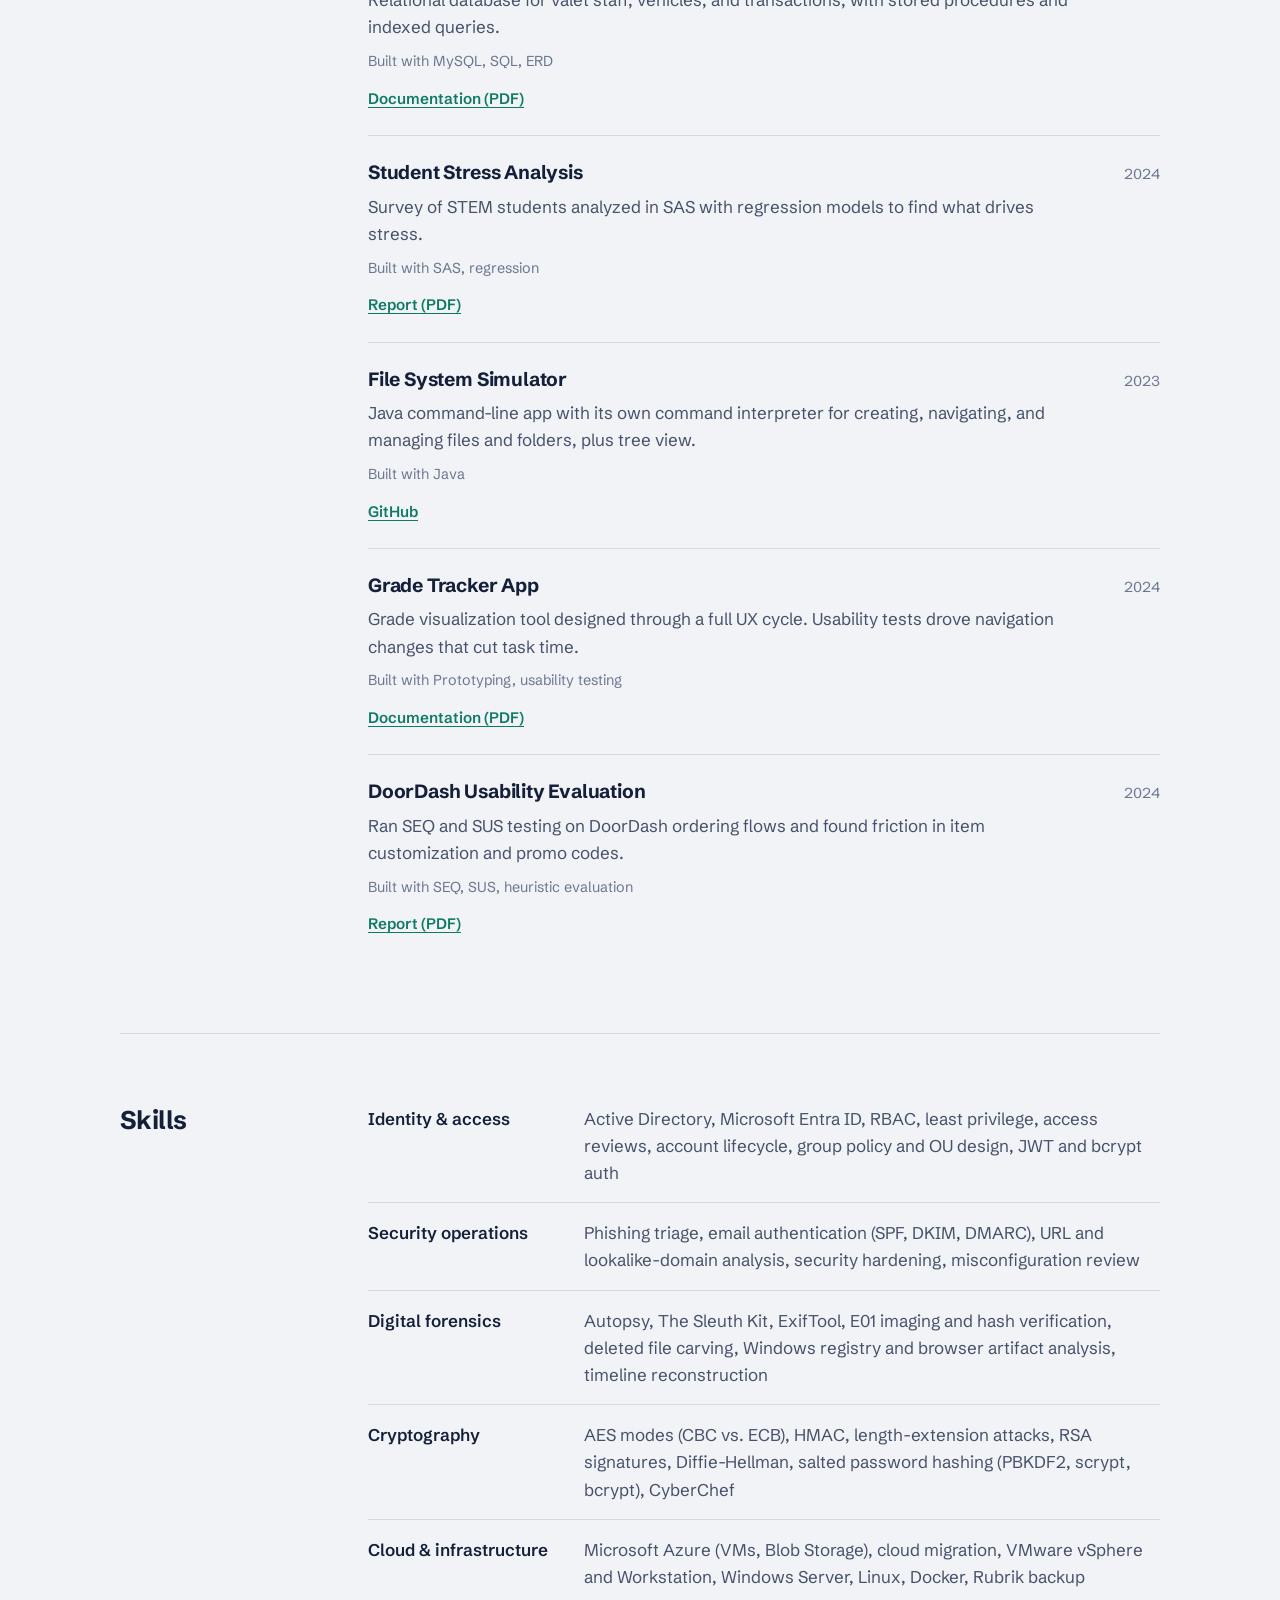
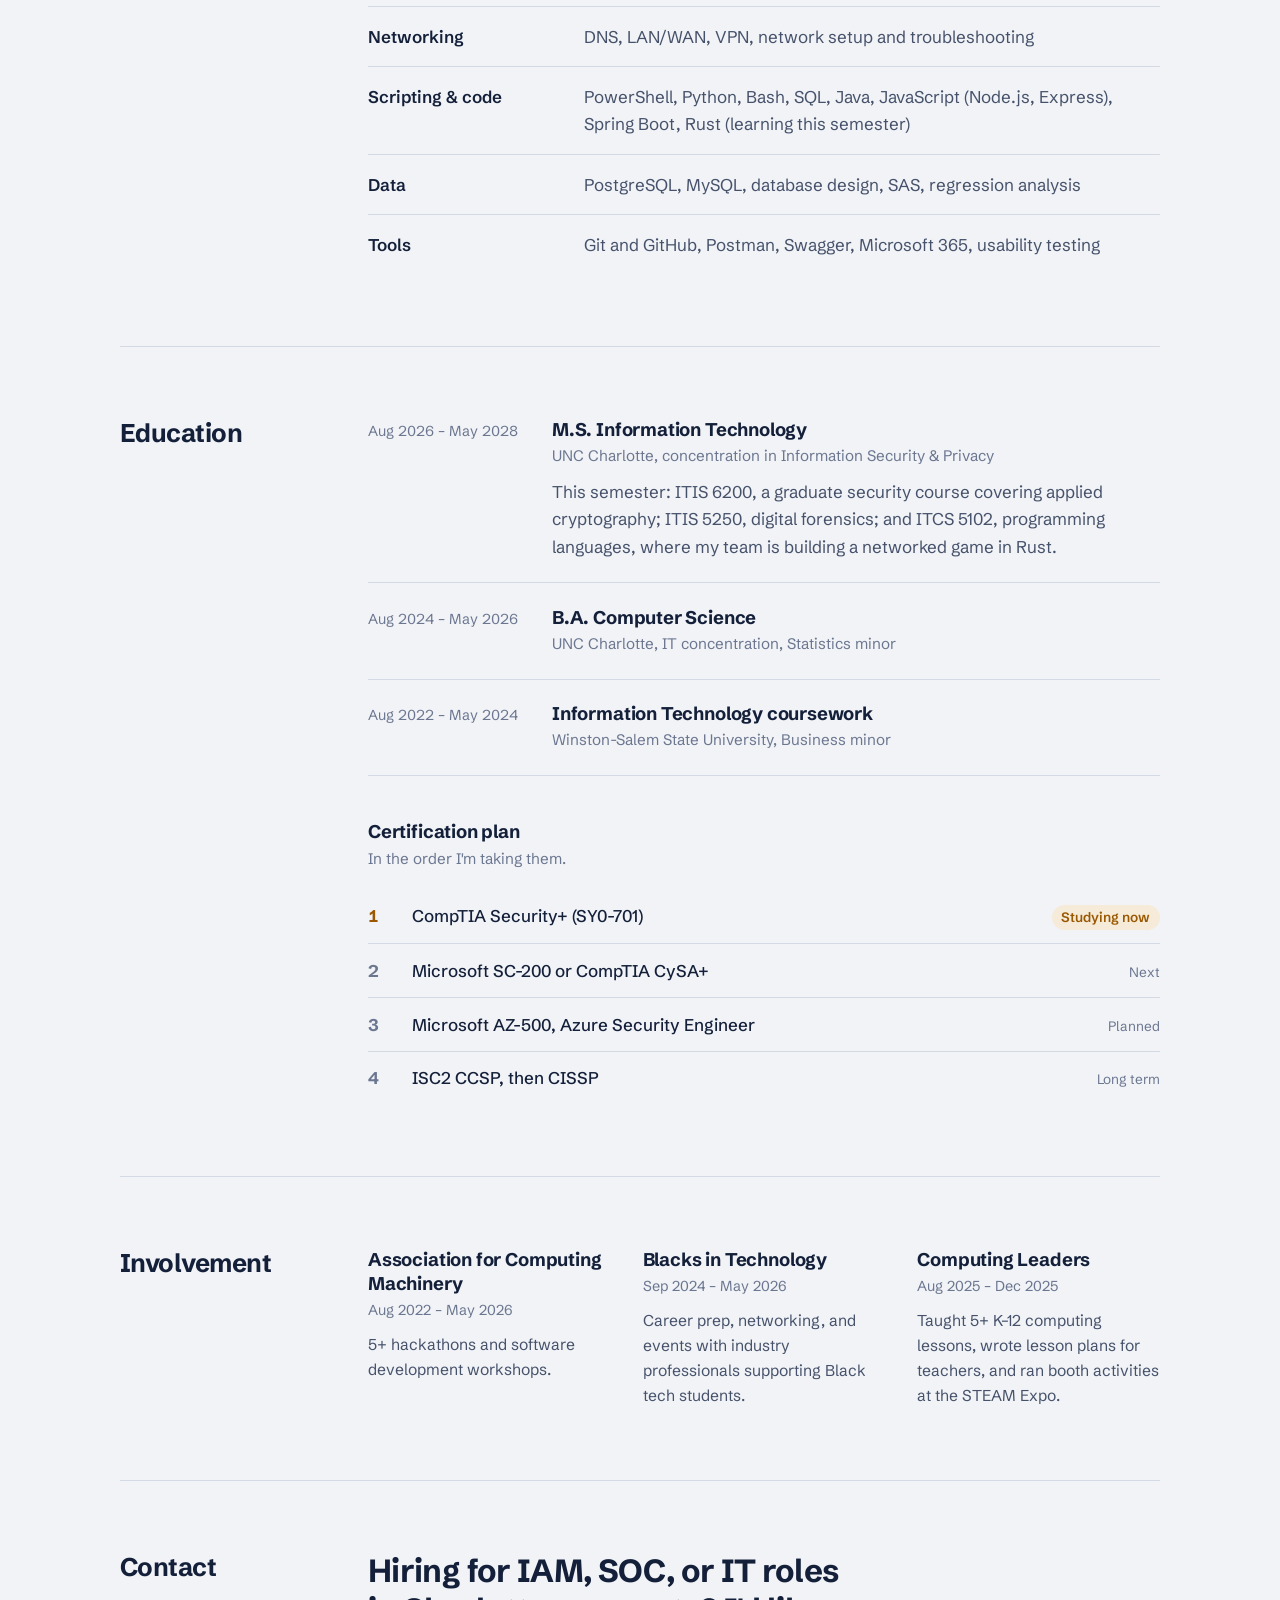
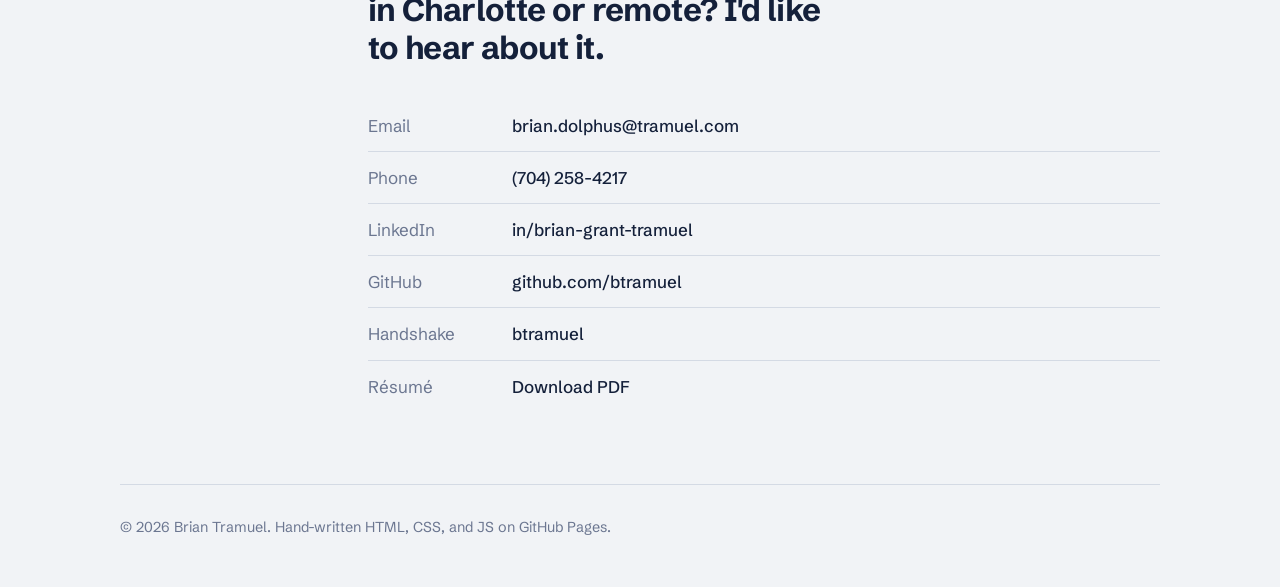
==== commit c5eca1bc: "updated projects, exprience, skills" ====
--- a/index.html
+++ b/index.html
@@ -1,439 +1,278 @@
 <!DOCTYPE html>
 <html lang="en">
 <head>
-    <meta charset="UTF-8">
-    <meta name="viewport" content="width=device-width, initial-scale=1.0">
-    <meta name="description" content="Brian Tramuel — M.S. Information Technology student at UNC Charlotte pursuing IT support, cloud, infrastructure, and cybersecurity opportunities. Hands-on experience with Active Directory, Azure, and enterprise IT.">
-    <title>Brian Tramuel · IT &amp; Cybersecurity</title>
-    <link rel="preconnect" href="https://fonts.googleapis.com">
-    <link rel="preconnect" href="https://fonts.gstatic.com" crossorigin>
-    <link href="https://fonts.googleapis.com/css2?family=Inter:wght@300;400;450;500;600;700&family=JetBrains+Mono:wght@400;500;600&display=swap" rel="stylesheet">
-    <link rel="stylesheet" href="style.css">
+  <meta charset="UTF-8">
+  <meta name="viewport" content="width=device-width, initial-scale=1">
+  <meta name="description" content="Brian Tramuel: M.S. Information Security & Privacy student at UNC Charlotte working toward cloud security. Hands-on with Active Directory, Entra ID, Azure, PowerShell, and Python security tooling.">
+  <title>Brian Tramuel | Identity, Cloud &amp; Security</title>
+  <link rel="preconnect" href="https://fonts.googleapis.com">
+  <link rel="preconnect" href="https://fonts.gstatic.com" crossorigin>
+  <link href="https://fonts.googleapis.com/css2?family=Schibsted+Grotesk:wght@400;500;600;700;800&family=IBM+Plex+Mono:wght@400;500&display=swap" rel="stylesheet">
+  <link rel="stylesheet" href="style.css">
+  <!-- set theme before paint so there's no flash -->
+  <script>
+    try {
+      const t = localStorage.getItem('theme');
+      if (t) document.documentElement.dataset.theme = t;
+    } catch (e) {}
+  </script>
 </head>
 <body>
 
-    <!-- MOBILE TOP BAR -->
-    <div class="mobile-bar">
-        <a href="#top" class="mobile-logo">
-            <span class="logo-mark">BT</span>
-            <span class="logo-slash">/</span>
-            <span class="logo-name">Brian Tramuel</span>
-        </a>
-        <button class="hamburger" id="hamburger" aria-label="Menu">
-            <span></span><span></span><span></span>
+  <a class="skip" href="#main">Skip to content</a>
+
+  <header class="topbar">
+    <div class="topbar-inner">
+      <a href="#top" class="wordmark">Brian Tramuel</a>
+      <nav class="nav" aria-label="Sections">
+        <a href="#experience">Experience</a>
+        <a href="#projects">Projects</a>
+        <a href="#skills">Skills</a>
+        <a href="#education">Education</a>
+        <a href="#contact">Contact</a>
+      </nav>
+      <div class="topbar-actions">
+        <a href="documents/resume.pdf" target="_blank" rel="noopener" class="btn-small">Résumé</a>
+        <button class="theme-btn" id="themeBtn" type="button" aria-label="Switch color theme">
+          <svg class="i-sun" width="16" height="16" viewBox="0 0 24 24" fill="none" stroke="currentColor" stroke-width="2" aria-hidden="true"><circle cx="12" cy="12" r="4"/><path d="M12 2v2M12 20v2M4.93 4.93l1.41 1.41M17.66 17.66l1.41 1.41M2 12h2M20 12h2M6.34 17.66l-1.41 1.41M19.07 4.93l-1.41 1.41"/></svg>
+          <svg class="i-moon" width="16" height="16" viewBox="0 0 24 24" fill="none" stroke="currentColor" stroke-width="2" aria-hidden="true"><path d="M21 12.79A9 9 0 1 1 11.21 3 7 7 0 0 0 21 12.79z"/></svg>
         </button>
+      </div>
     </div>
-
-    <!-- SIDEBAR -->
-    <aside class="sidebar" id="sidebar">
-        <div class="sidebar-inner">
-            <a href="#top" class="brand">
-                <div class="brand-mark">
-                    <span class="brand-bracket">[</span>bt<span class="brand-bracket">]</span>
-                </div>
-                <div class="brand-text">
-                    <span class="brand-name">Brian Tramuel</span>
-                    <span class="brand-role">IT · Security · Cloud · Infrastructure</span>
-                </div>
-            </a>
-
-            <div class="status">
-                <span class="status-dot"></span>
-                <span class="status-text">Available for technical roles</span>
+  </header>
+
+  <main id="main">
+
+    <!-- HERO -->
+    <section id="top" class="hero wrap">
+      <div class="hero-text">
+        <h1 class="hero-name">Brian<br>Tramuel</h1>
+        <p class="hero-lede">
+          I work on the part of security that decides who gets in and what they can touch.
+          Grad student in Information Security &amp; Privacy at UNC Charlotte, building toward
+          cloud security engineering through identity, access, and SOC work.
+        </p>
+        <div class="hero-actions">
+          <a href="#projects" class="btn">See my projects</a>
+          <a href="#contact" class="btn btn-ghost">Contact me</a>
+        </div>
+      </div>
+
+      <!-- the hero "AD object" card. real info, formatted like an attribute editor -->
+      <figure class="record" aria-label="Quick facts about Brian">
+        <figcaption class="record-head">
+          <span class="record-dot" aria-hidden="true"></span>
+          Properties: Brian Tramuel
+        </figcaption>
+        <dl class="record-list">
+          <div class="rec"><dt>distinguishedName</dt><dd>CN=Brian Tramuel,OU=Charlotte,DC=btramuel,DC=github,DC=io</dd></div>
+          <div class="rec"><dt>title</dt><dd>M.S. IT student, Information Security &amp; Privacy</dd></div>
+          <div class="rec"><dt>department</dt><dd>IAM, SOC, cloud security</dd></div>
+          <div class="rec"><dt>memberOf</dt><dd>UNC Charlotte, Class of 2028</dd></div>
+          <div class="rec"><dt>l</dt><dd>Charlotte, NC</dd></div>
+          <div class="rec rec-status"><dt>userAccountControl</dt><dd>512 &nbsp;Enabled, open to work</dd></div>
+        </dl>
+      </figure>
+    </section>
+
+    <!-- ABOUT -->
+    <section id="about" class="section wrap">
+      <h2 class="section-title">About</h2>
+      <div class="section-body about">
+        <img class="about-photo" src="profile.jpg" alt="Brian Tramuel smiling in front of a Mecklenburg County backdrop" width="708" height="429">
+        <div class="prose">
+          <p>I'm a Computer Science grad from UNC Charlotte (IT concentration, Statistics minor), now in the first year of my M.S. in Information Technology with a concentration in Information Security &amp; Privacy.</p>
+          <p>My first real enterprise exposure was interning with Mecklenburg County, managing accounts and permissions in Active Directory and Entra ID, building VMs in Azure and vSphere, and helping migrate servers to the cloud. That's where identity clicked for me: almost every security problem eventually comes back to an account that has more access than it should.</p>
+          <p>Since then I've been building the tools and labs to get good at it: an Active Directory lab I can break and fix, a PowerShell access-review audit, and a phishing analyzer for the SOC side. Right now I'm studying for Security+ and looking for IAM, SOC, and IT roles in Charlotte or remote.</p>
+        </div>
+      </div>
+    </section>
+
+    <!-- EXPERIENCE -->
+    <section id="experience" class="section wrap">
+      <h2 class="section-title">Experience</h2>
+      <ol class="section-body timeline">
+
+        
+
+        <li class="job">
+          <div class="job-when">Jun 2024 – Aug 2024</div>
+          <div class="job-what">
+            <h3>IT Systems Engineer Intern</h3>
+            <p class="job-where">Mecklenburg County, Charlotte, NC</p>
+            <p>Administered user accounts, permissions, and role assignments in Active Directory and Microsoft Entra ID with least privilege in mind. Built and managed 10+ VMs in Azure and VMware vSphere, ran Rubrik backups replicating to Azure storage, and helped migrate physical servers to the cloud. Kept servers, backups, and print services at 99% uptime and cut ticket resolution time by 15%.</p>
+            <ul class="tags"><li>Active Directory</li><li>Entra ID</li><li>Azure</li><li>vSphere</li><li>Rubrik</li><li>Windows Server</li></ul>
+          </div>
+        </li>
+
+        <li class="job">
+          <div class="job-when">Jun 2022 – May 2025</div>
+          <div class="job-what">
+            <h3>Technician</h3>
+            <p class="job-where">Select Home Tech, Charlotte, NC</p>
+            <p>Installed and configured 80+ home and office networks, fixed hardware and connectivity issues, and wrote the maintenance docs clients relied on afterward.</p>
+          </div>
+        </li>
+
+      </ol>
+    </section>
+
+    <!-- PROJECTS -->
+    <section id="projects" class="section wrap">
+      <h2 class="section-title">Projects</h2>
+      <div class="section-body">
+        <div class="filters" role="group" aria-label="Filter projects">
+          <button type="button" class="filter is-on" data-filter="all" aria-pressed="true">All</button>
+          <button type="button" class="filter" data-filter="security" aria-pressed="false">Security &amp; IAM</button>
+          <button type="button" class="filter" data-filter="infra" aria-pressed="false">Infrastructure</button>
+          <button type="button" class="filter" data-filter="cloud" aria-pressed="false">Cloud</button>
+          <button type="button" class="filter" data-filter="software" aria-pressed="false">Software</button>
+          <button type="button" class="filter" data-filter="data" aria-pressed="false">Data</button>
+          <button type="button" class="filter" data-filter="ux" aria-pressed="false">UX</button>
+        </div>
+        <div id="projectList" class="projects"></div>
+      </div>
+    </section>
+
+    <!-- SKILLS -->
+    <section id="skills" class="section wrap">
+      <h2 class="section-title">Skills</h2>
+      <dl class="section-body skills">
+        <div class="skill-row">
+          <dt>Identity &amp; access</dt>
+          <dd>Active Directory, Microsoft Entra ID, RBAC, least privilege, access reviews, account lifecycle, group policy and OU design, JWT and bcrypt auth</dd>
+        </div>
+        <div class="skill-row">
+          <dt>Security operations</dt>
+          <dd>Phishing triage, email authentication (SPF, DKIM, DMARC), URL and lookalike-domain analysis, security hardening, misconfiguration review</dd>
+        </div>
+        <div class="skill-row">
+          <dt>Digital forensics</dt>
+          <dd>Autopsy, The Sleuth Kit, ExifTool, E01 imaging and hash verification, deleted file carving, Windows registry and browser artifact analysis, timeline reconstruction</dd>
+        </div>
+        <div class="skill-row">
+          <dt>Cryptography</dt>
+          <dd>AES modes (CBC vs. ECB), HMAC, length-extension attacks, RSA signatures, Diffie-Hellman, salted password hashing (PBKDF2, scrypt, bcrypt), CyberChef</dd>
+        </div>
+        <div class="skill-row">
+          <dt>Cloud &amp; infrastructure</dt>
+          <dd>Microsoft Azure (VMs, Blob Storage), cloud migration, VMware vSphere and Workstation, Windows Server, Linux, Docker, Rubrik backup</dd>
+        </div>
+        <div class="skill-row">
+          <dt>Networking</dt>
+          <dd>DNS, LAN/WAN, VPN, network setup and troubleshooting</dd>
+        </div>
+        <div class="skill-row">
+          <dt>Scripting &amp; code</dt>
+          <dd>PowerShell, Python, Bash, SQL, Java, JavaScript (Node.js, Express), Spring Boot, Rust (learning this semester)</dd>
+        </div>
+        <div class="skill-row">
+          <dt>Data</dt>
+          <dd>PostgreSQL, MySQL, database design, SAS, regression analysis</dd>
+        </div>
+        <div class="skill-row">
+          <dt>Tools</dt>
+          <dd>Git and GitHub, Postman, Swagger, Microsoft 365, usability testing</dd>
+        </div>
+      </dl>
+    </section>
+
+    <!-- EDUCATION + CERTS -->
+    <section id="education" class="section wrap">
+      <h2 class="section-title">Education</h2>
+      <div class="section-body">
+        <ol class="schools">
+          <li class="school">
+            <div class="school-when">Aug 2026 – May 2028</div>
+            <div>
+              <h3>M.S. Information Technology</h3>
+              <p class="school-where">UNC Charlotte, concentration in Information Security &amp; Privacy</p>
+              <p class="school-note">This semester: ITIS 6200, a graduate security course covering applied cryptography; ITIS 5250, digital forensics; and ITCS 5102, programming languages, where my team is building a networked game in Rust.</p>
             </div>
-
-            <nav class="side-nav">
-                <span class="nav-group">Overview</span>
-                <a href="#top" class="nav-link"><span class="nav-num">01</span>Introduction</a>
-                <a href="#about" class="nav-link"><span class="nav-num">02</span>About</a>
-                <a href="#experience" class="nav-link"><span class="nav-num">03</span>Experience</a>
-
-                <span class="nav-group">Work</span>
-                <a href="#projects" class="nav-link"><span class="nav-num">04</span>Projects</a>
-                <a href="#skills" class="nav-link"><span class="nav-num">05</span>Skills</a>
-                <a href="#certifications" class="nav-link"><span class="nav-num">06</span>Certifications</a>
-
-                <span class="nav-group">More</span>
-                <a href="#leadership" class="nav-link"><span class="nav-num">07</span>Leadership</a>
-                <a href="#contact" class="nav-link"><span class="nav-num">08</span>Contact</a>
-            </nav>
-
-            <div class="side-foot">
-                <a href="documents/resume.pdf" target="_blank" class="resume-link">
-                    <span>Résumé</span>
-                    <svg width="12" height="12" viewBox="0 0 24 24" fill="none" stroke="currentColor" stroke-width="2.5"><path d="M7 17L17 7M17 7H8M17 7V16"/></svg>
-                </a>
-                <button class="theme-toggle" id="themeBtn" aria-label="Toggle theme">
-                    <svg class="i-sun" width="14" height="14" viewBox="0 0 24 24" fill="none" stroke="currentColor" stroke-width="2"><circle cx="12" cy="12" r="4"/><path d="M12 2v2M12 20v2M4.93 4.93l1.41 1.41M17.66 17.66l1.41 1.41M2 12h2M20 12h2M6.34 17.66l-1.41 1.41M19.07 4.93l-1.41 1.41"/></svg>
-                    <svg class="i-moon" width="14" height="14" viewBox="0 0 24 24" fill="none" stroke="currentColor" stroke-width="2"><path d="M21 12.79A9 9 0 1 1 11.21 3 7 7 0 0 0 21 12.79z"/></svg>
-                </button>
+          </li>
+          <li class="school">
+            <div class="school-when">Aug 2024 – May 2026</div>
+            <div>
+              <h3>B.A. Computer Science</h3>
+              <p class="school-where">UNC Charlotte, IT concentration, Statistics minor</p>
             </div>
-        </div>
-    </aside>
-
-    <!-- MAIN -->
-    <main class="main">
-
-        <!-- HERO -->
-        <section id="top" class="hero">
-            <div class="hero-meta">
-                <span class="meta-tag">· last updated <span id="lastUpdated">May 2026</span></span>
+          </li>
+          <li class="school">
+            <div class="school-when">Aug 2022 – May 2024</div>
+            <div>
+              <h3>Information Technology coursework</h3>
+              <p class="school-where">Winston-Salem State University, Business minor</p>
             </div>
-
-            <h1 class="hero-title">
-                <span class="hero-line">Hey, I&rsquo;m <span class="accent">Brian</span>.</span>
-                <span class="hero-line">Aspiring IT &amp; Cybersecurity professional.</span>
-            </h1>
-
-            <p class="hero-sub">
-                I'm interested in cloud technologies, infrastructure, networking, identity management, and enterprise IT. Computer Science graduate at UNC Charlotte, where I'm pursuing my M.S. in Information Technology starting August 2026.
-            </p>
-
-            <div class="hero-actions">
-                <a href="#projects" class="btn-primary">
-                    <span>View projects</span>
-                    <svg width="14" height="14" viewBox="0 0 24 24" fill="none" stroke="currentColor" stroke-width="2.5"><path d="M5 12h14M13 6l6 6-6 6"/></svg>
-                </a>
-                <a href="#contact" class="btn-secondary">Get in touch</a>
-            </div>
-
-            <!-- info cards -->
-            <div class="info-grid">
-                <div class="info-card">
-                    <span class="info-label"><span class="info-dot"></span> location</span>
-                    <span class="info-value">Charlotte, NC</span>
-                </div>
-                <div class="info-card">
-                    <span class="info-label"><span class="info-dot"></span> education</span>
-                    <span class="info-value">UNC Charlotte &middot; B.A. CS</span>
-                    <span class="info-sub">M.S. IT &middot; Aug 2026</span>
-                </div>
-                <div class="info-card">
-                    <span class="info-label"><span class="info-dot"></span> focus</span>
-                    <span class="info-value">IT Support &middot; Security &middot; IAM &middot; Cloud</span>
-                </div>
-                <div class="info-card">
-                    <span class="info-label"><span class="info-dot"></span> hands-on with</span>
-                    <span class="info-value">Active Directory · Azure · Windows Server · Networking</span>
-                </div>
-            </div>
-        </section>
-
-        <!-- ABOUT -->
-        <section id="about" class="section">
-            <div class="section-head">
-                <span class="anchor">#02</span>
-                <h2>About</h2>
-            </div>
-
-            <div class="about-grid">
-                <div class="about-photo">
-                    <div class="photo-frame">
-                        <img src="profile.jpg" alt="Brian Tramuel">
-                    </div>
-                </div>
-                <div class="about-prose">
-                    <p>I'm a Computer Science graduate from UNC Charlotte (IT concentration, Statistics minor), and this August I'm beginning my M.S. in Information Technology there with a concentration in Information Security &amp; Privacy. I'm building a career in IT and cybersecurity, with particular interests in identity and access management, cloud technologies, and enterprise infrastructure.</p>
-                    <p>I've already gotten my hands dirty: as an IT Systems Engineer intern with Mecklenburg County, I built and managed virtual machines in Azure and VMware, maintained server storage and backup systems, and supported county-wide IT operations. Since then, I've served as a teaching assistant for a Security+&ndash;aligned information security course and built enterprise-style labs at home &mdash; including an Active Directory environment I use to practice identity management, automation, and security hardening.</p>
-                    <p>I'm currently seeking IT support, security operations, IAM, and junior cloud or infrastructure roles in Charlotte or remote &mdash; anywhere I can bring that hands-on experience to a team and keep growing.</p>
-
-                    <div class="education-list">
-                        <span class="edu-label">Education</span>
-                        <div class="edu-item">
-                            <div class="edu-main">
-                                <span class="edu-school">UNC Charlotte</span>
-                                <span class="edu-deg">M.S. Information Technology &middot; Information Security &amp; Privacy</span>
-                            </div>
-                            <span class="edu-date">Aug 2026 &mdash; Upcoming</span>
-                        </div>
-                        <div class="edu-item">
-                            <div class="edu-main">
-                                <span class="edu-school">UNC Charlotte</span>
-                                <span class="edu-deg">B.A. Computer Science &middot; IT Concentration &middot; Stats Minor</span>
-                            </div>
-                            <span class="edu-date">Aug 2024 &mdash; May 2026</span>
-                        </div>
-                        <div class="edu-item">
-                            <div class="edu-main">
-                                <span class="edu-school">Winston-Salem State</span>
-                                <span class="edu-deg">Information Technology &middot; Business Minor</span>
-                            </div>
-                            <span class="edu-date">Aug 2022 &mdash; May 2024</span>
-                        </div>
-                    </div>
-                </div>
-            </div>
-        </section>
-
-        <!-- EXPERIENCE -->
-        <section id="experience" class="section">
-            <div class="section-head">
-                <span class="anchor">#03</span>
-                <h2>Experience</h2>
-            </div>
-
-            <div class="exp-list">
-
-                <article class="exp-item">
-                    <div class="exp-bullet"><span></span></div>
-                    <div class="exp-content">
-                        <div class="exp-top">
-                            <h3>IT Systems Engineer Intern <span class="exp-pill">Enterprise IT</span></h3>
-                            <span class="exp-date">Jun 2024 &mdash; Aug 2024</span>
-                        </div>
-                        <span class="exp-company">Mecklenburg County &middot; Charlotte, NC</span>
-                        <p>Built and managed 10+ virtual machines on Microsoft Azure and VMware supporting county-wide IT operations. Administered Active Directory accounts and maintained server storage, backup systems, and print services with 99% uptime &mdash; cut service ticket resolution time by 15% through performance tuning.</p>
-                        <div class="exp-tags">
-                            <span class="proj-tag">Azure</span>
-                            <span class="proj-tag">VMware</span>
-                            <span class="proj-tag">Active Directory</span>
-                            <span class="proj-tag">Windows Server</span>
-                            <span class="proj-tag">Backup &amp; Storage</span>
-                        </div>
-                    </div>
-                </article>
-
-                <article class="exp-item">
-                    <div class="exp-bullet"><span></span></div>
-                    <div class="exp-content">
-                        <div class="exp-top">
-                            <h3>Technician</h3>
-                            <span class="exp-date">Jun 2022 &mdash; May 2025</span>
-                        </div>
-                        <span class="exp-company">Select Home Tech &middot; Charlotte, NC</span>
-                        <p>Installed and configured 80+ home and office networks. Resolved hardware and connectivity issues, performed system upgrades, and produced detailed maintenance documentation that improved client system reliability.</p>
-                        <div class="exp-tags">
-                            <span class="proj-tag">Networking</span>
-                            <span class="proj-tag">Hardware Support</span>
-                            <span class="proj-tag">Troubleshooting</span>
-                            <span class="proj-tag">Documentation</span>
-                        </div>
-                    </div>
-                </article>
-
-            </div>
-        </section>
-
-        <!-- PROJECTS -->
-        <section id="projects" class="section">
-            <div class="section-head">
-                <span class="anchor">#04</span>
-                <h2>Projects</h2>
-            </div>
-            <p class="section-lede">Hands-on work across security, infrastructure, cloud, backend services, data, and UX research.</p>
-
-            <div class="filter-row" role="group" aria-label="Filter projects by category">
-                <button class="f-btn active" data-filter="all">All <span class="f-count"></span></button>
-                <button class="f-btn" data-filter="security">Security &amp; IAM</button>
-                <button class="f-btn" data-filter="infra">Infrastructure</button>
-                <button class="f-btn" data-filter="cloud">Cloud</button>
-                <button class="f-btn" data-filter="backend">Backend</button>
-                <button class="f-btn" data-filter="data">Data</button>
-                <button class="f-btn" data-filter="web">Web &amp; UX</button>
-            </div>
-
-            <div class="projects-list" id="projectsGrid"></div>
-        </section>
-
-        <!-- SKILLS / STACK -->
-        <section id="skills" class="section">
-            <div class="section-head">
-                <span class="anchor">#05</span>
-                <h2>Stack</h2>
-            </div>
-
-            <div class="stack-grid">
-                <div class="stack-block">
-                    <span class="stack-label">Programming</span>
-                    <div class="stack-items">
-                        <span class="stack-item">PowerShell</span>
-                        <span class="stack-item">Python</span>
-                        <span class="stack-item">Bash</span>
-                        <span class="stack-item">SQL</span>
-                        <span class="stack-item">Java</span>
-                        <span class="stack-item">JavaScript</span>
-                        <span class="stack-item subtle">HTML / CSS</span>
-                    </div>
-                </div>
-
-                <div class="stack-block">
-                    <span class="stack-label">Cloud Platforms</span>
-                    <div class="stack-items">
-                        <span class="stack-item">Microsoft Azure</span>
-                        <span class="stack-item">Azure Blob Storage</span>
-                        <span class="stack-item">AWS</span>
-                        <span class="stack-item">Cloud Migration</span>
-                        <span class="stack-item subtle">Render</span>
-                    </div>
-                </div>
-
-                <div class="stack-block">
-                    <span class="stack-label">IT &amp; Infrastructure</span>
-                    <div class="stack-items">
-                        <span class="stack-item">Windows Server</span>
-                        <span class="stack-item">Active Directory</span>
-                        <span class="stack-item">VMware</span>
-                        <span class="stack-item">Linux</span>
-                        <span class="stack-item">Docker</span>
-                        <span class="stack-item">Backup &amp; Storage</span>
-                        <span class="stack-item">Virtualization</span>
-                    </div>
-                </div>
-
-                <div class="stack-block">
-                    <span class="stack-label">Networking</span>
-                    <div class="stack-items">
-                        <span class="stack-item">DNS</span>
-                        <span class="stack-item">Network Configuration</span>
-                        <span class="stack-item">Connectivity Troubleshooting</span>
-                        <span class="stack-item">Hardware Setup</span>
-                    </div>
-                </div>
-
-                <div class="stack-block">
-                    <span class="stack-label">Cybersecurity</span>
-                    <div class="stack-items">
-                        <span class="stack-item">Identity &amp; Access Management</span>
-                        <span class="stack-item">RBAC</span>
-                        <span class="stack-item">Authentication (JWT, OAuth)</span>
-                        <span class="stack-item">Endpoint Security</span>
-                        <span class="stack-item">Threat Mitigation</span>
-                        <span class="stack-item">Access Control</span>
-                    </div>
-                </div>
-
-                <div class="stack-block">
-                    <span class="stack-label">Tools &amp; Technologies</span>
-                    <div class="stack-items">
-                        <span class="stack-item">Git</span>
-                        <span class="stack-item">PostgreSQL</span>
-                        <span class="stack-item">MySQL</span>
-                        <span class="stack-item">Node.js / Express</span>
-                        <span class="stack-item">Spring Boot</span>
-                        <span class="stack-item">Postman</span>
-                        <span class="stack-item">VS Code</span>
-                        <span class="stack-item">MS 365</span>
-                        <span class="stack-item subtle">SAS</span>
-                        <span class="stack-item subtle">Usability Testing</span>
-                    </div>
-                </div>
-            </div>
-        </section>
-
-        <!-- CERTIFICATIONS -->
-        <section id="certifications" class="section">
-            <div class="section-head">
-                <span class="anchor">#06</span>
-                <h2>Certifications</h2>
-            </div>
-
-            <div class="cert-table">
-                <div class="cert-row cert-head">
-                    <span>Certification</span>
-                    <span>Provider</span>
-                    <span>Status</span>
-                </div>
-                <div class="cert-row">
-                    <span class="cert-name">CompTIA Security+</span>
-                    <span class="cert-prov">CompTIA</span>
-                    <span class="cert-status status-progress">In Progress</span>
-                </div>
-                <div class="cert-row">
-                    <span class="cert-name">Identity and Access Administrator Associate (SC-300)</span>
-                    <span class="cert-prov">Microsoft</span>
-                    <span class="cert-status status-planned">Planned</span>
-                </div>
-                <div class="cert-row">
-                    <span class="cert-name">Cybersecurity Architect Expert (SC-100)</span>
-                    <span class="cert-prov">Microsoft</span>
-                    <span class="cert-status status-planned">Planned</span>
-                </div>
-            </div>
-        </section>
-
-        <!-- LEADERSHIP -->
-        <section id="leadership" class="section">
-            <div class="section-head">
-                <span class="anchor">#07</span>
-                <h2>Leadership</h2>
-            </div>
-
-            <div class="lead-grid">
-                <article class="lead-item">
-                    <h3>Association of Computing Machinery</h3>
-                    <span class="lead-date">Aug 2022 &mdash; May 2026</span>
-                    <p>Participated in 5+ hackathons and software development workshops. Collaborated on coding challenges and contributed at club meetings.</p>
-                </article>
-                <article class="lead-item">
-                    <h3>Blacks in Technology (BIT Club)</h3>
-                    <span class="lead-date">Sept 2024 &mdash; May 2026</span>
-                    <p>Engaged in events supporting Black tech students through career prep, networking sessions, and collaboration with industry professionals.</p>
-                </article>
-                <article class="lead-item">
-                    <h3>Computing Leaders</h3>
-                    <span class="lead-date">Aug 2025 &mdash; Dec 2025</span>
-                    <p>Delivered 5+ K&ndash;12 computing lessons, developed teacher lesson plans, and led STEAM Expo booth activities.</p>
-                </article>
-            </div>
-        </section>
-
-        <!-- CONTACT -->
-        <section id="contact" class="section section-contact">
-            <div class="section-head">
-                <span class="anchor">#08</span>
-                <h2>Contact</h2>
-            </div>
-
-            <div class="contact-block">
-                <h3 class="contact-title">Let's build something.</h3>
-                <p class="contact-sub">Open to IT support, security operations, IAM, and cloud &amp; infrastructure roles. Also happy to chat about anything technical &mdash; or anything else.</p>
-
-                <div class="contact-list">
-                    <a href="documents/resume.pdf" target="_blank" rel="noopener" class="contact-row">
-                        <span class="contact-key">r&eacute;sum&eacute;</span>
-                        <span class="contact-val">Download PDF</span>
-                        <span class="contact-arrow">&rarr;</span>
-                    </a>
-                    <a href="mailto:brian.dolphus@tramuel.com" class="contact-row">
-                        <span class="contact-key">email</span>
-                        <span class="contact-val">brian.dolphus@tramuel.com</span>
-                        <span class="contact-arrow">&rarr;</span>
-                    </a>
-                    <a href="tel:7042584217" class="contact-row">
-                        <span class="contact-key">phone</span>
-                        <span class="contact-val">(704) 258-4217</span>
-                        <span class="contact-arrow">&rarr;</span>
-                    </a>
-                    <a href="https://github.com/btramuel" target="_blank" rel="noopener" class="contact-row">
-                        <span class="contact-key">github</span>
-                        <span class="contact-val">github.com/btramuel</span>
-                        <span class="contact-arrow">&rarr;</span>
-                    </a>
-                    <a href="https://www.linkedin.com/in/brian-grant-tramuel-882121264/" target="_blank" rel="noopener" class="contact-row">
-                        <span class="contact-key">linkedin</span>
-                        <span class="contact-val">/in/brian-grant-tramuel</span>
-                        <span class="contact-arrow">&rarr;</span>
-                    </a>
-                    <a href="https://app.joinhandshake.com/profiles/btramuel" target="_blank" rel="noopener" class="contact-row">
-                        <span class="contact-key">handshake</span>
-                        <span class="contact-val">btramuel</span>
-                        <span class="contact-arrow">&rarr;</span>
-                    </a>
-                </div>
-            </div>
-        </section>
-
-        <!-- FOOTER -->
-        <footer class="footer">
-            <div class="foot-row">
-                <span>&copy; 2026 Brian Tramuel</span>
-                <span class="foot-mid">Built with vanilla HTML, CSS, &amp; JS &middot; deployed via GitHub Pages</span>
-                <span class="foot-loc">Charlotte, NC</span>
-            </div>
-        </footer>
-
-    </main>
-
-    <script src="script.js"></script>
+          </li>
+        </ol>
+
+        <h3 class="sub-title">Certification plan</h3>
+        <p class="sub-lede">In the order I'm taking them.</p>
+        <ol class="certs">
+          <li class="cert is-active">
+            <span class="cert-name">CompTIA Security+ (SY0-701)</span>
+            <span class="cert-state">Studying now</span>
+          </li>
+          <li class="cert">
+            <span class="cert-name">Microsoft SC-200 or CompTIA CySA+</span>
+            <span class="cert-state">Next</span>
+          </li>
+          <li class="cert">
+            <span class="cert-name">Microsoft AZ-500, Azure Security Engineer</span>
+            <span class="cert-state">Planned</span>
+          </li>
+          <li class="cert">
+            <span class="cert-name">ISC2 CCSP, then CISSP</span>
+            <span class="cert-state">Long term</span>
+          </li>
+        </ol>
+      </div>
+    </section>
+
+    <!-- LEADERSHIP -->
+    <section id="leadership" class="section wrap">
+      <h2 class="section-title">Involvement</h2>
+      <div class="section-body involve">
+        <div class="inv">
+          <h3>Association for Computing Machinery</h3>
+          <p class="inv-when">Aug 2022 – May 2026</p>
+          <p>5+ hackathons and software development workshops.</p>
+        </div>
+        <div class="inv">
+          <h3>Blacks in Technology</h3>
+          <p class="inv-when">Sep 2024 – May 2026</p>
+          <p>Career prep, networking, and events with industry professionals supporting Black tech students.</p>
+        </div>
+        <div class="inv">
+          <h3>Computing Leaders</h3>
+          <p class="inv-when">Aug 2025 – Dec 2025</p>
+          <p>Taught 5+ K–12 computing lessons, wrote lesson plans for teachers, and ran booth activities at the STEAM Expo.</p>
+        </div>
+      </div>
+    </section>
+
+    <!-- CONTACT -->
+    <section id="contact" class="section wrap contact">
+      <h2 class="section-title">Contact</h2>
+      <div class="section-body">
+        <p class="contact-lede">Hiring for IAM, SOC, or IT roles in Charlotte or remote? I'd like to hear about it.</p>
+        <dl class="contact-list">
+          <div class="c-row"><dt>Email</dt><dd><a href="mailto:brian.dolphus@tramuel.com">brian.dolphus@tramuel.com</a></dd></div>
+          <div class="c-row"><dt>Phone</dt><dd><a href="tel:+17042584217">(704) 258-4217</a></dd></div>
+          <div class="c-row"><dt>LinkedIn</dt><dd><a href="https://www.linkedin.com/in/brian-grant-tramuel-882121264/" target="_blank" rel="noopener">in/brian-grant-tramuel</a></dd></div>
+          <div class="c-row"><dt>GitHub</dt><dd><a href="https://github.com/btramuel" target="_blank" rel="noopener">github.com/btramuel</a></dd></div>
+          <div class="c-row"><dt>Handshake</dt><dd><a href="https://app.joinhandshake.com/profiles/btramuel" target="_blank" rel="noopener">btramuel</a></dd></div>
+          <div class="c-row"><dt>Résumé</dt><dd><a href="documents/resume.pdf" target="_blank" rel="noopener">Download PDF</a></dd></div>
+        </dl>
+      </div>
+    </section>
+
+  </main>
+
+  <footer class="footer wrap">
+    <p>© 2026 Brian Tramuel. Hand-written HTML, CSS, and JS on GitHub Pages.</p>
+  </footer>
+
+  <script src="script.js"></script>
 </body>
 </html>
--- a/style.css
+++ b/style.css
@@ -1,1193 +1,585 @@
-/* ════════════════════════════════════════════════════════════════
-   BRIAN TRAMUEL — TECHNICAL DOCS PORTFOLIO
-   Inspired by modern dev-tool documentation: clean sans, generous
-   whitespace, sidebar nav, mono accents, subtle pops of color.
-   ════════════════════════════════════════════════════════════════ */
-
-*, *::before, *::after { margin: 0; padding: 0; box-sizing: border-box; }
-html { scroll-behavior: smooth; scroll-padding-top: 2rem; }
-
-/* ── TOKENS ───────────────────────────────────────────────── */
+/* Brian Tramuel portfolio
+   look: cool steel paper, navy ink, teal for "granted", amber for "in progress".
+   one font for everything, mono only where it's literally directory syntax. */
+
+*, *::before, *::after { box-sizing: border-box; margin: 0; padding: 0; }
+
 :root {
-    --bg:        #fafaf9;
-    --bg-soft:   #f4f4f2;
-    --bg-2:      #ffffff;
-    --surface:   #ffffff;
-    --border:    #e8e6e1;
-    --border-2:  #d4d2cd;
-    --hairline:  #efede8;
-
-    --text:      #1a1a18;
-    --text-2:    #4a4a47;
-    --text-3:    #76746f;
-    --text-4:    #a0a09c;
-
-    --accent:    #2563eb;       /* blue-600 — subtle but present */
-    --accent-2:  #1d4ed8;
-    --accent-bg: #eff6ff;
-    --green:     #16a34a;
-    --amber:     #ca8a04;
-
-    --radius:    8px;
-    --radius-sm: 5px;
-    --radius-lg: 14px;
-    --ease:      cubic-bezier(.4, 0, .2, 1);
-
-    --f-sans:    'Inter', -apple-system, system-ui, sans-serif;
-    --f-mono:    'JetBrains Mono', ui-monospace, 'SF Mono', monospace;
-
-    --sidebar-w: 280px;
-    --content-max: 880px;
-}
-
-body.dark {
-    --bg:        #0c0c0e;
-    --bg-soft:   #131316;
-    --bg-2:      #18181b;
-    --surface:   #131316;
-    --border:    #27272a;
-    --border-2:  #3a3a3f;
-    --hairline:  #1d1d20;
-
-    --text:      #fafafa;
-    --text-2:    #c5c5c8;
-    --text-3:    #898990;
-    --text-4:    #5d5d63;
-
-    --accent:    #60a5fa;
-    --accent-2:  #3b82f6;
-    --accent-bg: rgba(59, 130, 246, 0.1);
-}
-
-/* ── BASE ─────────────────────────────────────────────────── */
+  --paper:   #f1f3f6;
+  --surface: #ffffff;
+  --ink:     #14203a;
+  --ink-2:   #46526b;
+  --ink-3:   #6b7690;
+  --rule:    #d4dae4;
+  --accent:  #0d7a64;
+  --accent-soft: #dcefe9;
+  --pending: #9a5800;
+  --pending-soft: #f6ead8;
+
+  --sans: 'Schibsted Grotesk', 'Helvetica Neue', Arial, sans-serif;
+  --mono: 'IBM Plex Mono', ui-monospace, Menlo, Consolas, monospace;
+
+  --max: 1120px;
+  --gutter: clamp(1.25rem, 4vw, 2.5rem);
+  --label-col: 13rem;
+
+  color-scheme: light;
+}
+
+/* dark: follows the OS unless the toggle forced light */
+@media (prefers-color-scheme: dark) {
+  :root:not([data-theme="light"]) {
+    --paper:   #0f1522;
+    --surface: #161f31;
+    --ink:     #e7ecf4;
+    --ink-2:   #b3bdd0;
+    --ink-3:   #8591a8;
+    --rule:    #263249;
+    --accent:  #4fcfb1;
+    --accent-soft: #15362f;
+    --pending: #e6a541;
+    --pending-soft: #3a2c14;
+    color-scheme: dark;
+  }
+}
+:root[data-theme="dark"] {
+  --paper:   #0f1522;
+  --surface: #161f31;
+  --ink:     #e7ecf4;
+  --ink-2:   #b3bdd0;
+  --ink-3:   #8591a8;
+  --rule:    #263249;
+  --accent:  #4fcfb1;
+  --accent-soft: #15362f;
+  --pending: #e6a541;
+  --pending-soft: #3a2c14;
+  color-scheme: dark;
+}
+
+html {
+  scroll-behavior: smooth;
+  scroll-padding-top: 5rem;
+  -webkit-text-size-adjust: 100%;
+}
+
 body {
-    font-family: var(--f-sans);
-    font-size: 15px;
-    line-height: 1.6;
-    background: var(--bg);
-    color: var(--text);
-    -webkit-font-smoothing: antialiased;
-    -moz-osx-font-smoothing: grayscale;
-    transition: background .25s var(--ease), color .25s var(--ease);
-    font-feature-settings: 'cv02', 'cv03', 'cv04', 'cv11';
-}
-
-::selection { background: var(--accent); color: #fff; }
-
-a { color: inherit; text-decoration: none; }
-
-/* ── SIDEBAR ──────────────────────────────────────────────── */
-.sidebar {
-    position: fixed;
-    top: 0; left: 0; bottom: 0;
-    width: var(--sidebar-w);
-    background: var(--bg-soft);
-    border-right: 1px solid var(--border);
-    overflow-y: auto;
-    z-index: 50;
-    transition: background .25s var(--ease), border-color .25s var(--ease);
-}
-
-.sidebar-inner {
-    padding: 1.75rem 1.5rem 1.5rem;
-    display: flex;
-    flex-direction: column;
-    min-height: 100%;
-}
-
-.brand {
-    display: flex;
-    align-items: center;
-    gap: 0.75rem;
-    margin-bottom: 1.5rem;
-    padding-bottom: 1.25rem;
-    border-bottom: 1px solid var(--border);
-}
-.brand-mark {
-    width: 36px; height: 36px;
-    border-radius: var(--radius-sm);
-    background: var(--text);
-    color: var(--bg);
-    display: flex;
-    align-items: center;
-    justify-content: center;
-    font-family: var(--f-mono);
-    font-size: 0.85rem;
-    font-weight: 600;
-    letter-spacing: -0.02em;
-    flex-shrink: 0;
-}
-.brand-bracket { color: var(--accent); }
-body.dark .brand-bracket { color: var(--accent); }
-.brand-text {
-    display: flex;
-    flex-direction: column;
-    line-height: 1.2;
-    min-width: 0;
-}
-.brand-name {
-    font-size: 0.95rem;
-    font-weight: 600;
-    color: var(--text);
-}
-.brand-role {
-    font-family: var(--f-mono);
-    font-size: 0.7rem;
-    color: var(--text-3);
-    margin-top: 0.15rem;
-}
-
-.status {
-    display: flex;
-    align-items: center;
-    gap: 0.5rem;
-    padding: 0.5rem 0.75rem;
-    background: var(--surface);
-    border: 1px solid var(--border);
-    border-radius: var(--radius-sm);
-    margin-bottom: 1.75rem;
-}
-.status-dot {
-    width: 7px; height: 7px;
-    border-radius: 50%;
-    background: var(--green);
-    box-shadow: 0 0 0 3px rgba(22, 163, 74, 0.15);
-    flex-shrink: 0;
-    animation: pulse-dot 2.5s ease-in-out infinite;
-}
-@keyframes pulse-dot {
-    0%, 100% { box-shadow: 0 0 0 3px rgba(22, 163, 74, 0.15); }
-    50% { box-shadow: 0 0 0 5px rgba(22, 163, 74, 0.08); }
-}
-.status-text {
-    font-size: 0.78rem;
-    font-weight: 500;
-    color: var(--text-2);
-}
-
-.side-nav {
-    display: flex;
-    flex-direction: column;
-    flex: 1;
-    gap: 0.1rem;
-}
-.nav-group {
-    font-family: var(--f-mono);
-    font-size: 0.65rem;
-    text-transform: uppercase;
-    letter-spacing: 0.12em;
-    color: var(--text-4);
-    padding: 0.6rem 0.75rem 0.4rem;
-    margin-top: 0.6rem;
-}
-.nav-group:first-child { margin-top: 0; }
-
-.nav-link {
-    display: flex;
-    align-items: center;
-    gap: 0.7rem;
-    padding: 0.5rem 0.75rem;
-    border-radius: var(--radius-sm);
-    font-size: 0.875rem;
-    font-weight: 450;
-    color: var(--text-2);
-    transition: background .15s var(--ease), color .15s var(--ease);
-}
-.nav-link:hover {
-    background: var(--surface);
-    color: var(--text);
-}
-.nav-link.active {
-    background: var(--accent-bg);
-    color: var(--accent);
-    font-weight: 500;
-}
-body.dark .nav-link.active {
-    background: var(--accent-bg);
-    color: var(--accent);
-}
-.nav-num {
-    font-family: var(--f-mono);
-    font-size: 0.7rem;
-    color: var(--text-4);
-    font-weight: 500;
-    transition: color .15s var(--ease);
-}
-.nav-link:hover .nav-num { color: var(--text-3); }
-.nav-link.active .nav-num { color: var(--accent); }
-
-.side-foot {
-    display: flex;
-    align-items: center;
-    gap: 0.5rem;
-    padding-top: 1.25rem;
-    margin-top: 1.5rem;
-    border-top: 1px solid var(--border);
-}
-.resume-link {
-    flex: 1;
-    display: inline-flex;
-    align-items: center;
-    justify-content: center;
-    gap: 0.4rem;
-    padding: 0.55rem 0.75rem;
-    background: var(--text);
-    color: var(--bg);
-    border-radius: var(--radius-sm);
-    font-size: 0.82rem;
-    font-weight: 500;
-    transition: opacity .2s var(--ease), transform .15s var(--ease);
-}
-.resume-link:hover {
-    opacity: 0.85;
-    transform: translateY(-1px);
-}
-.theme-toggle {
-    width: 36px; height: 36px;
-    background: var(--surface);
-    border: 1px solid var(--border);
-    border-radius: var(--radius-sm);
-    color: var(--text-2);
-    cursor: pointer;
-    display: flex;
-    align-items: center;
-    justify-content: center;
-    transition: background .15s var(--ease), color .15s var(--ease);
-    flex-shrink: 0;
-}
-.theme-toggle:hover {
-    background: var(--bg-soft);
-    color: var(--text);
-}
-.i-sun { display: block; }
-.i-moon { display: none; }
-body.dark .i-sun { display: none; }
-body.dark .i-moon { display: block; }
-
-/* ── MOBILE BAR ───────────────────────────────────────────── */
-.mobile-bar {
-    display: none;
-    position: sticky;
-    top: 0;
-    z-index: 60;
-    background: var(--bg);
-    border-bottom: 1px solid var(--border);
-    padding: 0.75rem 1.25rem;
-    align-items: center;
-    justify-content: space-between;
-}
-.mobile-logo {
-    display: flex;
-    align-items: center;
-    gap: 0.5rem;
-    font-family: var(--f-mono);
-    font-size: 0.85rem;
-    font-weight: 500;
-    color: var(--text);
-}
-.logo-mark {
-    background: var(--text);
-    color: var(--bg);
-    padding: 0.15rem 0.4rem;
-    border-radius: 4px;
-    font-weight: 600;
-}
-.logo-slash { color: var(--text-4); }
-.logo-name { font-family: var(--f-sans); font-weight: 500; font-size: 0.9rem; }
-
-.hamburger {
-    display: flex;
-    flex-direction: column;
-    gap: 4px;
-    background: none;
-    border: 1px solid var(--border);
-    padding: 0.5rem;
-    border-radius: var(--radius-sm);
-    cursor: pointer;
-}
-.hamburger span {
-    width: 18px;
-    height: 1.5px;
-    background: var(--text);
-    border-radius: 2px;
-    transition: transform .2s var(--ease), opacity .2s var(--ease);
-}
-.hamburger.open span:nth-child(1) { transform: translateY(5.5px) rotate(45deg); }
-.hamburger.open span:nth-child(2) { opacity: 0; }
-.hamburger.open span:nth-child(3) { transform: translateY(-5.5px) rotate(-45deg); }
-
-/* ── MAIN CONTENT ─────────────────────────────────────────── */
-.main {
-    margin-left: var(--sidebar-w);
-    min-height: 100vh;
-}
-
-.section, .hero {
-    max-width: var(--content-max);
-    margin: 0 auto;
-    padding: 6rem 3.5rem 4rem;
-}
+  font-family: var(--sans);
+  font-size: 1.0625rem;
+  line-height: 1.6;
+  color: var(--ink);
+  background: var(--paper);
+  -webkit-font-smoothing: antialiased;
+}
+
+img { max-width: 100%; display: block; }
+a { color: inherit; }
+ul, ol { list-style: none; }
+
+::selection { background: var(--accent); color: var(--paper); }
+
+:focus-visible {
+  outline: 2px solid var(--accent);
+  outline-offset: 3px;
+  border-radius: 3px;
+}
+
+.wrap {
+  max-width: var(--max);
+  margin: 0 auto;
+  padding-left: var(--gutter);
+  padding-right: var(--gutter);
+}
+
+.skip {
+  position: absolute;
+  left: -999px;
+  top: 0.5rem;
+  background: var(--ink);
+  color: var(--paper);
+  padding: 0.5rem 0.9rem;
+  z-index: 100;
+}
+.skip:focus { left: 0.5rem; }
+
+/* ---------- top bar ---------- */
+
+.topbar {
+  position: sticky;
+  top: 0;
+  z-index: 20;
+  background: color-mix(in srgb, var(--paper) 88%, transparent);
+  backdrop-filter: blur(10px);
+  border-bottom: 1px solid var(--rule);
+}
+.topbar-inner {
+  max-width: var(--max);
+  margin: 0 auto;
+  padding: 0.8rem var(--gutter);
+  display: flex;
+  align-items: center;
+  gap: 2rem;
+}
+.wordmark {
+  font-weight: 800;
+  letter-spacing: -0.02em;
+  text-decoration: none;
+  white-space: nowrap;
+}
+.nav {
+  display: flex;
+  gap: 1.5rem;
+  font-size: 0.95rem;
+}
+.nav a {
+  text-decoration: none;
+  color: var(--ink-2);
+}
+.nav a:hover { color: var(--ink); }
+.topbar-actions {
+  margin-left: auto;
+  display: flex;
+  align-items: center;
+  gap: 0.6rem;
+}
+.btn-small {
+  font-size: 0.9rem;
+  font-weight: 600;
+  text-decoration: none;
+  padding: 0.4rem 0.85rem;
+  border: 1px solid var(--ink);
+  border-radius: 999px;
+}
+.btn-small:hover { background: var(--ink); color: var(--paper); }
+.theme-btn {
+  width: 2.1rem;
+  height: 2.1rem;
+  border-radius: 50%;
+  border: 1px solid var(--rule);
+  background: transparent;
+  color: var(--ink-2);
+  display: grid;
+  place-items: center;
+  cursor: pointer;
+}
+.theme-btn:hover { color: var(--ink); border-color: var(--ink-3); }
+/* show the icon for the theme you'd switch TO */
+.i-sun { display: none; }
+:root[data-theme="dark"] .i-sun { display: block; }
+:root[data-theme="dark"] .i-moon { display: none; }
+@media (prefers-color-scheme: dark) {
+  :root:not([data-theme="light"]) .i-sun { display: block; }
+  :root:not([data-theme="light"]) .i-moon { display: none; }
+}
+
+/* ---------- hero ---------- */
 
 .hero {
-    padding-top: 7rem;
-    padding-bottom: 5rem;
-}
-
-/* ── HERO ─────────────────────────────────────────────────── */
-.hero-meta {
-    margin-bottom: 1.75rem;
-}
-.meta-tag {
-    display: inline-flex;
-    align-items: center;
-    gap: 0.4rem;
-    padding: 0.3rem 0.7rem;
-    border-radius: 999px;
-    background: var(--surface);
-    border: 1px solid var(--border);
-    font-family: var(--f-mono);
-    font-size: 0.72rem;
-    color: var(--text-3);
-    font-weight: 500;
-}
-
-.hero-title {
-    font-size: clamp(2.4rem, 5vw, 3.6rem);
-    line-height: 1.08;
-    letter-spacing: -0.035em;
-    font-weight: 600;
-    margin-bottom: 1.5rem;
-}
-.hero-line { display: block; }
-.accent {
-    color: var(--accent);
-    font-weight: 700;
-}
-
-.hero-sub {
-    font-size: 1.05rem;
-    line-height: 1.6;
-    color: var(--text-2);
-    max-width: 38rem;
-    margin-bottom: 2rem;
-}
-
-.hero-actions {
-    display: flex;
-    gap: 0.75rem;
-    margin-bottom: 3rem;
-}
-.btn-primary, .btn-secondary {
-    display: inline-flex;
-    align-items: center;
-    gap: 0.45rem;
-    padding: 0.7rem 1.1rem;
-    border-radius: var(--radius-sm);
+  display: grid;
+  grid-template-columns: minmax(0, 1fr) minmax(0, 30rem);
+  gap: clamp(2rem, 5vw, 4.5rem);
+  align-items: end;
+  padding-top: clamp(3.5rem, 9vw, 7rem);
+  padding-bottom: clamp(3.5rem, 8vw, 6rem);
+}
+.hero-name {
+  font-size: clamp(3.4rem, 10vw, 7.5rem);
+  font-weight: 800;
+  line-height: 0.88;
+  letter-spacing: -0.045em;
+  margin-bottom: 1.75rem;
+}
+.hero-lede {
+  font-size: clamp(1.1rem, 1.6vw, 1.25rem);
+  line-height: 1.55;
+  color: var(--ink-2);
+  max-width: 34rem;
+  margin-bottom: 2rem;
+}
+.hero-actions { display: flex; flex-wrap: wrap; gap: 0.75rem; }
+
+.btn {
+  display: inline-block;
+  font-weight: 600;
+  font-size: 1rem;
+  text-decoration: none;
+  padding: 0.75rem 1.3rem;
+  border-radius: 999px;
+  background: var(--ink);
+  color: var(--paper);
+  border: 1px solid var(--ink);
+}
+.btn:hover { background: var(--accent); border-color: var(--accent); }
+.btn-ghost { background: transparent; color: var(--ink); }
+.btn-ghost:hover { background: var(--ink); color: var(--paper); border-color: var(--ink); }
+
+/* the AD properties card. this is the one loud thing on the page */
+.record {
+  background: var(--surface);
+  border: 1px solid var(--rule);
+  border-radius: 10px;
+  overflow: hidden;
+  font-family: var(--mono);
+  font-size: 0.8rem;
+  box-shadow: 0 1px 0 var(--rule), 0 18px 40px -24px rgba(20, 32, 58, 0.35);
+}
+.record-head {
+  display: flex;
+  align-items: center;
+  gap: 0.55rem;
+  padding: 0.7rem 1rem;
+  border-bottom: 1px solid var(--rule);
+  color: var(--ink-2);
+  font-weight: 500;
+}
+.record-dot {
+  width: 0.55rem;
+  height: 0.55rem;
+  border-radius: 50%;
+  background: var(--accent);
+}
+.record-list { padding: 0.4rem 0; }
+.rec {
+  display: grid;
+  grid-template-columns: 9.5rem minmax(0, 1fr);
+  gap: 0.75rem;
+  padding: 0.42rem 1rem;
+}
+.rec dt { color: var(--ink-3); }
+.rec dd { color: var(--ink); overflow-wrap: anywhere; }
+.rec-status {
+  margin-top: 0.35rem;
+  background: var(--accent-soft);
+}
+.rec-status dd { color: var(--accent); font-weight: 500; }
+
+/* one load moment: attribute rows come in one by one */
+@media (prefers-reduced-motion: no-preference) {
+  .rec {
+    opacity: 0;
+    animation: rec-in 0.35s ease-out forwards;
+  }
+  .rec:nth-child(1) { animation-delay: 0.15s; }
+  .rec:nth-child(2) { animation-delay: 0.27s; }
+  .rec:nth-child(3) { animation-delay: 0.39s; }
+  .rec:nth-child(4) { animation-delay: 0.51s; }
+  .rec:nth-child(5) { animation-delay: 0.63s; }
+  .rec:nth-child(6) { animation-delay: 0.85s; }
+}
+@keyframes rec-in {
+  from { opacity: 0; transform: translateX(-6px); }
+  to   { opacity: 1; transform: none; }
+}
+
+/* ---------- sections: title column on the left, content on the right ---------- */
+
+.section {
+  display: grid;
+  grid-template-columns: var(--label-col) minmax(0, 1fr);
+  gap: 2.5rem;
+  padding-top: 4.5rem;
+  padding-bottom: 4.5rem;
+  /* rule only as wide as the content, not the padding */
+  background: linear-gradient(var(--rule), var(--rule)) center top / calc(100% - 2 * var(--gutter)) 1px no-repeat;
+}
+.section-title {
+  font-size: 1.6rem;
+  font-weight: 700;
+  letter-spacing: -0.02em;
+  line-height: 1.2;
+  align-self: start;
+  position: sticky;
+  top: 5rem;
+}
+.section-body { min-width: 0; }
+
+h3 { font-size: 1.15rem; font-weight: 700; letter-spacing: -0.01em; line-height: 1.3; }
+
+/* ---------- about ---------- */
+
+.about {
+  display: grid;
+  grid-template-columns: 14rem minmax(0, 1fr);
+  gap: 2.25rem;
+  align-items: start;
+}
+.about-photo {
+  width: 100%;
+  aspect-ratio: 4 / 5;
+  object-fit: cover;
+  object-position: 50% 30%;
+  border-radius: 10px;
+}
+.prose { max-width: 38rem; }
+.prose p { color: var(--ink-2); margin-bottom: 1.1rem; }
+.prose p:last-child { margin-bottom: 0; }
+
+/* ---------- experience ---------- */
+
+.job {
+  display: grid;
+  grid-template-columns: 10rem minmax(0, 1fr);
+  gap: 1.5rem;
+  padding: 1.6rem 0;
+  border-bottom: 1px solid var(--rule);
+}
+.job:first-child { padding-top: 0; }
+.job:last-child { border-bottom: 0; padding-bottom: 0; }
+.job-when, .school-when {
+  font-size: 0.9rem;
+  color: var(--ink-3);
+  font-variant-numeric: tabular-nums;
+  padding-top: 0.15rem;
+}
+.job-where { color: var(--ink-3); font-size: 0.95rem; margin: 0.15rem 0 0.6rem; }
+.job-what > p:not(.job-where) { color: var(--ink-2); max-width: 40rem; }
+
+.tags {
+  display: flex;
+  flex-wrap: wrap;
+  gap: 0.4rem;
+  margin-top: 0.85rem;
+}
+.tags li {
+  font-size: 0.8rem;
+  color: var(--ink-2);
+  padding: 0.15rem 0.6rem;
+  border: 1px solid var(--rule);
+  border-radius: 999px;
+}
+
+/* ---------- projects ---------- */
+
+.filters {
+  display: flex;
+  flex-wrap: wrap;
+  gap: 0.45rem;
+  margin-bottom: 2rem;
+}
+.filter {
+  font: inherit;
+  font-size: 0.9rem;
+  font-weight: 500;
+  padding: 0.35rem 0.9rem;
+  border-radius: 999px;
+  border: 1px solid var(--rule);
+  background: transparent;
+  color: var(--ink-2);
+  cursor: pointer;
+}
+.filter:hover { border-color: var(--ink-3); color: var(--ink); }
+.filter.is-on { background: var(--ink); border-color: var(--ink); color: var(--paper); }
+
+.projects { display: grid; gap: 0; }
+
+.proj {
+  padding: 1.5rem 0;
+  border-bottom: 1px solid var(--rule);
+}
+.proj:first-child { padding-top: 0; }
+.proj:last-child { border-bottom: 0; }
+
+/* featured ones get a panel so the security work leads */
+.proj.is-featured {
+  background: var(--surface);
+  border: 1px solid var(--rule);
+  border-left: 4px solid var(--accent);
+  border-radius: 10px;
+  padding: 1.5rem 1.6rem;
+  margin-bottom: 1rem;
+}
+.proj.is-featured + .proj:not(.is-featured) { padding-top: 1rem; }
+
+.proj-top {
+  display: flex;
+  flex-wrap: wrap;
+  align-items: baseline;
+  justify-content: space-between;
+  gap: 0.25rem 1rem;
+  margin-bottom: 0.4rem;
+}
+.proj-title { font-size: 1.2rem; }
+.proj.is-featured .proj-title { font-size: 1.35rem; }
+.proj-date { font-size: 0.9rem; color: var(--ink-3); font-variant-numeric: tabular-nums; }
+.proj-desc { color: var(--ink-2); max-width: 44rem; }
+.proj-stack { font-size: 0.9rem; color: var(--ink-3); margin-top: 0.6rem; }
+.proj-learned {
+  margin-top: 0.75rem;
+  color: var(--ink-2);
+  max-width: 44rem;
+  font-size: 0.97rem;
+}
+.proj-learned strong { color: var(--ink); font-weight: 600; }
+
+.badge {
+  display: inline-block;
+  font-size: 0.75rem;
+  font-weight: 600;
+  padding: 0.1rem 0.55rem;
+  border-radius: 999px;
+  margin-left: 0.5rem;
+  vertical-align: 0.15em;
+  background: var(--pending-soft);
+  color: var(--pending);
+}
+
+.proj-links { display: flex; flex-wrap: wrap; gap: 0.5rem 1.25rem; margin-top: 0.85rem; }
+.proj-links a {
+  font-weight: 600;
+  font-size: 0.95rem;
+  color: var(--accent);
+  text-decoration: underline;
+  text-underline-offset: 3px;
+  text-decoration-thickness: 1px;
+}
+.proj-links a:hover { text-decoration-thickness: 2px; }
+
+.empty { color: var(--ink-3); }
+
+/* ---------- skills ---------- */
+
+.skill-row {
+  display: grid;
+  grid-template-columns: 12rem minmax(0, 1fr);
+  gap: 1.5rem;
+  padding: 1rem 0;
+  border-bottom: 1px solid var(--rule);
+}
+.skill-row:first-child { padding-top: 0; }
+.skill-row:last-child { border-bottom: 0; }
+.skill-row dt { font-weight: 600; }
+.skill-row dd { color: var(--ink-2); max-width: 40rem; }
+
+/* ---------- education + certs ---------- */
+
+.school {
+  display: grid;
+  grid-template-columns: 10rem minmax(0, 1fr);
+  gap: 1.5rem;
+  padding: 1.4rem 0;
+  border-bottom: 1px solid var(--rule);
+}
+.school:first-child { padding-top: 0; }
+.school-where { color: var(--ink-3); font-size: 0.95rem; margin-top: 0.15rem; }
+.school-note { color: var(--ink-2); margin-top: 0.6rem; max-width: 40rem; }
+
+.sub-title { margin-top: 2.75rem; font-size: 1.15rem; }
+.sub-lede { color: var(--ink-3); font-size: 0.95rem; margin: 0.2rem 0 1.1rem; }
+
+/* certs really are a sequence, so they get numbers */
+.certs { counter-reset: cert; }
+.cert {
+  counter-increment: cert;
+  display: grid;
+  grid-template-columns: 2rem minmax(0, 1fr) auto;
+  align-items: baseline;
+  gap: 0.75rem;
+  padding: 0.8rem 0;
+  border-bottom: 1px solid var(--rule);
+}
+.cert:last-child { border-bottom: 0; }
+.cert::before {
+  content: counter(cert);
+  font-weight: 700;
+  color: var(--ink-3);
+  font-variant-numeric: tabular-nums;
+}
+.cert-name { font-weight: 500; }
+.cert-state { font-size: 0.85rem; color: var(--ink-3); white-space: nowrap; }
+.cert.is-active::before { color: var(--pending); }
+.cert.is-active .cert-state {
+  font-weight: 600;
+  color: var(--pending);
+  background: var(--pending-soft);
+  padding: 0.1rem 0.6rem;
+  border-radius: 999px;
+}
+
+/* ---------- involvement ---------- */
+
+.involve {
+  display: grid;
+  grid-template-columns: repeat(3, minmax(0, 1fr));
+  gap: 2rem;
+}
+.inv-when { font-size: 0.9rem; color: var(--ink-3); margin: 0.2rem 0 0.6rem; }
+.inv p:last-child { color: var(--ink-2); font-size: 0.98rem; }
+
+/* ---------- contact ---------- */
+
+.contact-lede {
+  font-size: clamp(1.4rem, 2.6vw, 2rem);
+  font-weight: 700;
+  letter-spacing: -0.02em;
+  line-height: 1.2;
+  max-width: 30rem;
+  margin-bottom: 2rem;
+}
+.c-row {
+  display: grid;
+  grid-template-columns: 8rem minmax(0, 1fr);
+  gap: 1rem;
+  padding: 0.75rem 0;
+  border-bottom: 1px solid var(--rule);
+}
+.c-row:last-child { border-bottom: 0; }
+.c-row dt { color: var(--ink-3); }
+.c-row a {
+  font-weight: 500;
+  text-decoration: none;
+  overflow-wrap: anywhere;
+  background-image: linear-gradient(var(--accent), var(--accent));
+  background-size: 0 2px;
+  background-position: 0 100%;
+  background-repeat: no-repeat;
+  transition: background-size 0.2s ease;
+}
+.c-row a:hover { background-size: 100% 2px; }
+
+/* ---------- footer ---------- */
+
+.footer {
+  padding-top: 2rem;
+  padding-bottom: 3rem;
+  background: linear-gradient(var(--rule), var(--rule)) center top / calc(100% - 2 * var(--gutter)) 1px no-repeat;
+  color: var(--ink-3);
+  font-size: 0.9rem;
+}
+
+/* ---------- smaller screens ---------- */
+
+@media (max-width: 900px) {
+  .hero { grid-template-columns: 1fr; align-items: start; }
+  .section { grid-template-columns: 1fr; gap: 1.5rem; padding-top: 3.25rem; padding-bottom: 3.25rem; }
+  .section-title { position: static; }
+  .involve { grid-template-columns: 1fr; gap: 1.5rem; }
+}
+
+@media (max-width: 720px) {
+  .topbar-inner { flex-wrap: wrap; gap: 0.5rem 1rem; }
+  .nav {
+    order: 3;
+    width: 100%;
+    overflow-x: auto;
+    gap: 1rem;
     font-size: 0.9rem;
-    font-weight: 500;
-    transition: all .2s var(--ease);
-    cursor: pointer;
-    border: 1px solid transparent;
-}
-.btn-primary {
-    background: var(--text);
-    color: var(--bg);
-}
-.btn-primary:hover {
-    transform: translateY(-1px);
-    box-shadow: 0 4px 12px rgba(0,0,0,0.12);
-}
-.btn-primary svg { transition: transform .2s var(--ease); }
-.btn-primary:hover svg { transform: translateX(2px); }
-.btn-secondary {
-    background: var(--surface);
-    color: var(--text);
-    border-color: var(--border);
-}
-.btn-secondary:hover {
-    border-color: var(--text-3);
-    background: var(--bg-soft);
-}
-
-.info-grid {
-    display: grid;
-    grid-template-columns: repeat(2, 1fr);
-    gap: 0.75rem;
-}
-.info-card {
-    padding: 1rem 1.1rem;
-    background: var(--surface);
-    border: 1px solid var(--border);
-    border-radius: var(--radius);
-    display: flex;
-    flex-direction: column;
-    gap: 0.3rem;
-    transition: border-color .2s var(--ease);
-}
-.info-card:hover { border-color: var(--border-2); }
-.info-label {
-    font-family: var(--f-mono);
-    font-size: 0.7rem;
-    text-transform: uppercase;
-    letter-spacing: 0.06em;
-    color: var(--text-3);
-    display: inline-flex;
-    align-items: center;
-    gap: 0.4rem;
-}
-.info-dot {
-    width: 5px; height: 5px;
-    border-radius: 50%;
-    background: var(--accent);
-    display: inline-block;
-}
-.info-value {
-    font-size: 0.92rem;
-    font-weight: 500;
-    color: var(--text);
-}
-.info-sub {
-    font-size: 0.78rem;
-    color: var(--text-3);
-}
-
-/* ── SECTION HEAD ─────────────────────────────────────────── */
-.section-head {
-    display: flex;
-    align-items: baseline;
-    gap: 0.85rem;
-    margin-bottom: 1.5rem;
-}
-.anchor {
-    font-family: var(--f-mono);
-    font-size: 0.85rem;
-    color: var(--text-4);
-    font-weight: 500;
-}
-.section-head h2 {
-    font-size: 1.85rem;
-    font-weight: 600;
-    letter-spacing: -0.025em;
-    color: var(--text);
-}
-.section-lede {
-    font-size: 1rem;
-    color: var(--text-2);
-    margin-bottom: 2rem;
-    max-width: 36rem;
-}
-
-/* ── ABOUT ────────────────────────────────────────────────── */
-.about-grid {
-    display: grid;
-    grid-template-columns: 220px 1fr;
-    gap: 2.5rem;
-    align-items: start;
-}
-.photo-frame {
-    border-radius: var(--radius);
-    overflow: hidden;
-    border: 1px solid var(--border);
-    background: var(--surface);
-    aspect-ratio: 1;
-}
-.photo-frame img {
-    width: 100%;
-    height: 100%;
-    object-fit: cover;
-    display: block;
-}
-.about-prose p {
-    margin-bottom: 1rem;
-    color: var(--text-2);
-    font-size: 0.96rem;
-    line-height: 1.7;
-}
-.about-prose p:last-of-type { margin-bottom: 1.75rem; }
-
-.education-list {
-    margin-top: 2rem;
-    border-top: 1px solid var(--hairline);
-    padding-top: 1.5rem;
-}
-.edu-label {
-    display: block;
-    font-family: var(--f-mono);
-    font-size: 0.72rem;
-    text-transform: uppercase;
-    letter-spacing: 0.1em;
-    color: var(--text-4);
-    font-weight: 500;
-    margin-bottom: 1rem;
-}
-.edu-item {
-    display: flex;
-    justify-content: space-between;
-    align-items: flex-start;
-    gap: 1rem;
-    padding: 0.85rem 0;
-    border-bottom: 1px solid var(--hairline);
-}
-.edu-item:last-child { border-bottom: none; }
-.edu-main {
-    display: flex;
-    flex-direction: column;
-    gap: 0.15rem;
-    min-width: 0;
-}
-.edu-school {
-    font-size: 0.93rem;
-    font-weight: 500;
-    color: var(--text);
-}
-.edu-deg {
-    font-size: 0.85rem;
-    color: var(--text-3);
-}
-.edu-date {
-    font-family: var(--f-mono);
-    font-size: 0.72rem;
-    color: var(--text-3);
-    flex-shrink: 0;
-    padding-top: 0.15rem;
-}
-
-/* ── EXPERIENCE ───────────────────────────────────────────── */
-.exp-list {
-    position: relative;
-}
-.exp-item {
-    display: grid;
-    grid-template-columns: 24px 1fr;
-    gap: 1.25rem;
-    padding-bottom: 2rem;
-    position: relative;
-}
-.exp-item:not(:last-child)::before {
-    content: '';
-    position: absolute;
-    left: 11px;
-    top: 22px;
-    bottom: 0;
-    width: 1px;
-    background: var(--border);
-}
-.exp-bullet {
-    width: 24px; height: 24px;
-    display: flex;
-    align-items: center;
-    justify-content: center;
-    margin-top: 0;
-}
-.exp-bullet span {
-    width: 9px; height: 9px;
-    border-radius: 50%;
-    background: var(--bg);
-    border: 2px solid var(--accent);
-}
-.exp-item:first-child .exp-bullet span {
-    background: var(--accent);
-    box-shadow: 0 0 0 4px var(--accent-bg);
-}
-.exp-content {
-    padding-bottom: 0.5rem;
-}
-.exp-tags {
-    display: flex;
-    flex-wrap: wrap;
-    gap: 0.4rem;
-    margin-top: 0.7rem;
-}
-.exp-top {
-    display: flex;
-    align-items: baseline;
-    justify-content: space-between;
-    gap: 1rem;
-    flex-wrap: wrap;
-    margin-bottom: 0.25rem;
-}
-.exp-content h3 {
-    font-size: 1.05rem;
-    font-weight: 600;
-    color: var(--text);
-    display: inline-flex;
-    align-items: center;
-    gap: 0.5rem;
-}
-.exp-pill {
-    font-family: var(--f-mono);
-    font-size: 0.65rem;
-    text-transform: uppercase;
-    letter-spacing: 0.08em;
-    background: var(--green);
-    color: white;
-    padding: 0.15rem 0.45rem;
-    border-radius: 4px;
-    font-weight: 500;
-}
-.exp-date {
-    font-family: var(--f-mono);
-    font-size: 0.75rem;
-    color: var(--text-3);
-}
-.exp-company {
-    display: block;
-    font-size: 0.85rem;
-    color: var(--text-3);
-    margin-bottom: 0.5rem;
-}
-.exp-content p {
-    color: var(--text-2);
-    font-size: 0.93rem;
-    line-height: 1.65;
-}
-
-/* ── PROJECTS ─────────────────────────────────────────────── */
-.filter-row {
-    display: flex;
-    flex-wrap: wrap;
-    gap: 0.4rem;
-    margin-bottom: 1.5rem;
-    padding-bottom: 1.5rem;
-    border-bottom: 1px solid var(--hairline);
-}
-.f-btn {
-    background: transparent;
-    border: 1px solid var(--border);
-    padding: 0.4rem 0.85rem;
-    border-radius: 999px;
-    font-family: var(--f-sans);
-    font-size: 0.82rem;
-    font-weight: 500;
-    color: var(--text-2);
-    cursor: pointer;
-    transition: all .15s var(--ease);
-    display: inline-flex;
-    align-items: center;
-    gap: 0.4rem;
-}
-.f-btn:hover {
-    border-color: var(--text-3);
-    color: var(--text);
-}
-.f-btn.active {
-    background: var(--text);
-    color: var(--bg);
-    border-color: var(--text);
-}
-.f-count {
-    font-family: var(--f-mono);
-    font-size: 0.7rem;
-    opacity: 0.6;
-}
-
-.projects-list {
-    display: flex;
-    flex-direction: column;
-    gap: 0;
-}
-.proj-card {
-    padding: 1.5rem 0;
-    border-bottom: 1px solid var(--hairline);
-    display: grid;
-    grid-template-columns: 1fr;
-    gap: 0.75rem;
-    transition: padding-left .2s var(--ease);
-    position: relative;
-}
-.proj-card:last-child { border-bottom: none; }
-.proj-card::before {
-    content: '';
-    position: absolute;
-    left: -16px;
-    top: 50%;
-    width: 2px;
-    height: 0;
-    background: var(--accent);
-    transition: height .25s var(--ease), top .25s var(--ease);
-    border-radius: 2px;
-}
-.proj-card:hover::before {
-    height: calc(100% - 2rem);
-    top: 1rem;
-}
-.proj-card:hover {
-    padding-left: 1rem;
-}
-
-.proj-top {
-    display: flex;
-    align-items: baseline;
-    justify-content: space-between;
-    gap: 1rem;
-    flex-wrap: wrap;
-}
-.proj-meta-left {
-    display: inline-flex;
-    align-items: center;
-    gap: 0.5rem;
-}
-.proj-num {
-    font-family: var(--f-mono);
-    font-size: 0.7rem;
-    color: var(--text-4);
-    font-weight: 500;
-}
-.proj-cat {
-    font-family: var(--f-mono);
-    font-size: 0.7rem;
-    color: var(--accent);
-    font-weight: 500;
-    padding: 0.15rem 0.5rem;
-    background: var(--accent-bg);
-    border-radius: 4px;
-}
-.proj-date {
-    font-family: var(--f-mono);
-    font-size: 0.72rem;
-    color: var(--text-3);
-}
-
-.proj-title {
-    font-size: 1.15rem;
-    font-weight: 600;
-    color: var(--text);
-    letter-spacing: -0.015em;
-}
-.proj-desc {
-    font-size: 0.92rem;
-    line-height: 1.6;
-    color: var(--text-2);
-    max-width: 56rem;
-}
-
-.proj-tags {
-    display: flex;
-    flex-wrap: wrap;
-    gap: 0.4rem;
-    margin-top: 0.25rem;
-}
-.proj-tag {
-    font-family: var(--f-mono);
-    font-size: 0.7rem;
-    color: var(--text-3);
-    padding: 0.18rem 0.5rem;
-    background: var(--surface);
-    border: 1px solid var(--border);
-    border-radius: 4px;
-    font-weight: 500;
-}
-
-.proj-links {
-    display: flex;
-    gap: 1rem;
-    margin-top: 0.25rem;
-}
-.proj-link {
-    font-size: 0.85rem;
-    color: var(--accent);
-    font-weight: 500;
-    display: inline-flex;
-    align-items: center;
-    gap: 0.3rem;
-    transition: gap .2s var(--ease);
-}
-.proj-link:hover { gap: 0.5rem; }
-.proj-link::after {
-    content: '→';
-    font-family: var(--f-mono);
-    transition: transform .2s var(--ease);
-}
-.proj-link:hover::after { transform: translateX(2px); }
-
-/* Clickable cards */
-.proj-card.clickable { cursor: pointer; }
-.proj-card.clickable:focus-visible {
-    outline: 2px solid var(--accent);
-    outline-offset: 4px;
-    border-radius: var(--radius-sm);
-}
-.proj-card.clickable:hover .proj-title { color: var(--accent); }
-.proj-title { transition: color .2s var(--ease); }
-
-/* "What I learned" note */
-.proj-learned {
-    font-size: 0.88rem;
-    line-height: 1.6;
-    color: var(--text-2);
-    max-width: 56rem;
-    padding: 0.6rem 0.85rem;
-    background: var(--bg-soft);
-    border-left: 2px solid var(--accent);
-    border-radius: 0 var(--radius-sm) var(--radius-sm) 0;
-}
-.learned-label {
-    display: block;
-    font-family: var(--f-mono);
-    font-size: 0.65rem;
-    text-transform: uppercase;
-    letter-spacing: 0.08em;
-    color: var(--text-3);
-    font-weight: 500;
-    margin-bottom: 0.2rem;
-}
-
-/* Featured project (first one) */
-.proj-card.featured {
-    background: var(--surface);
-    border: 1px solid var(--border);
-    border-radius: var(--radius);
-    padding: 1.5rem;
-    margin-bottom: 1.25rem;
-}
-.proj-card.featured::before { display: none; }
-.proj-card.featured:hover { padding-left: 1.5rem; }
-.proj-card.featured .proj-title {
-    font-size: 1.3rem;
-}
-.featured-badge {
-    display: inline-flex;
-    align-items: center;
-    gap: 0.3rem;
-    font-family: var(--f-mono);
-    font-size: 0.65rem;
-    text-transform: uppercase;
-    letter-spacing: 0.08em;
-    color: var(--amber);
-    padding: 0.15rem 0.45rem;
-    background: rgba(202, 138, 4, 0.1);
-    border-radius: 4px;
-    font-weight: 500;
-}
-
-/* ── STACK ────────────────────────────────────────────────── */
-.stack-grid {
-    display: grid;
-    grid-template-columns: 1fr;
-    gap: 1.5rem;
-}
-.stack-block {
-    display: grid;
-    grid-template-columns: 130px 1fr;
-    gap: 1.25rem;
-    padding: 1.1rem 0;
-    border-bottom: 1px solid var(--hairline);
-    align-items: start;
-}
-.stack-block:last-child { border-bottom: none; }
-.stack-label {
-    font-family: var(--f-mono);
-    font-size: 0.78rem;
-    color: var(--text-3);
-    font-weight: 500;
-    padding-top: 0.3rem;
-}
-.stack-items {
-    display: flex;
-    flex-wrap: wrap;
-    gap: 0.4rem;
-}
-.stack-item {
-    font-size: 0.82rem;
-    color: var(--text);
-    padding: 0.3rem 0.65rem;
-    background: var(--surface);
-    border: 1px solid var(--border);
-    border-radius: var(--radius-sm);
-    font-weight: 500;
-    transition: border-color .15s var(--ease), color .15s var(--ease);
-}
-.stack-item:hover {
-    border-color: var(--text-3);
-}
-.stack-item.subtle {
-    color: var(--text-3);
-}
-
-/* ── CERTIFICATIONS ────────────────────────────────────── */
-.cert-table {
-    border: 1px solid var(--border);
-    border-radius: var(--radius);
-    overflow: hidden;
-    background: var(--surface);
-}
-.cert-row {
-    display: grid;
-    grid-template-columns: 2fr 1.5fr 1fr;
-    gap: 1rem;
-    padding: 0.9rem 1.25rem;
-    border-bottom: 1px solid var(--hairline);
-    align-items: center;
-    font-size: 0.9rem;
-}
-.cert-row:last-child { border-bottom: none; }
-.cert-row.cert-head {
-    background: var(--bg-soft);
-    font-family: var(--f-mono);
-    font-size: 0.72rem;
-    text-transform: uppercase;
-    letter-spacing: 0.08em;
-    color: var(--text-3);
-    font-weight: 500;
-    padding: 0.7rem 1.25rem;
-}
-.cert-name {
-    font-weight: 500;
-    color: var(--text);
-}
-.cert-prov {
-    color: var(--text-3);
-    font-size: 0.85rem;
-}
-.cert-status {
-    font-family: var(--f-mono);
-    font-size: 0.7rem;
-    padding: 0.2rem 0.55rem;
-    border-radius: 4px;
-    font-weight: 500;
-    width: fit-content;
-    text-transform: uppercase;
-    letter-spacing: 0.05em;
-}
-.status-progress {
-    background: rgba(202, 138, 4, 0.12);
-    color: var(--amber);
-}
-.status-planned {
-    background: var(--bg-soft);
-    color: var(--text-3);
-    border: 1px solid var(--border);
-}
-
-/* ── LEADERSHIP ───────────────────────────────────────────── */
-.lead-grid {
-    display: grid;
-    grid-template-columns: 1fr;
-    gap: 0;
-}
-.lead-item {
-    padding: 1.25rem 0;
-    border-bottom: 1px solid var(--hairline);
-}
-.lead-item:first-child { padding-top: 0; }
-.lead-item:last-child { border-bottom: none; padding-bottom: 0; }
-.lead-item h3 {
-    font-size: 1rem;
-    font-weight: 600;
-    color: var(--text);
-    margin-bottom: 0.25rem;
-}
-.lead-date {
-    font-family: var(--f-mono);
-    font-size: 0.72rem;
-    color: var(--text-3);
-    display: block;
-    margin-bottom: 0.6rem;
-}
-.lead-item p {
-    font-size: 0.92rem;
-    color: var(--text-2);
-    line-height: 1.6;
-}
-
-/* ── CONTACT ──────────────────────────────────────────────── */
-.section-contact {
-    padding-top: 5rem;
-    padding-bottom: 5rem;
-}
-
-.contact-block {
-    background: var(--surface);
-    border: 1px solid var(--border);
-    border-radius: var(--radius-lg);
-    padding: 2.5rem;
-}
-.contact-title {
-    font-size: 1.6rem;
-    font-weight: 600;
-    color: var(--text);
-    letter-spacing: -0.025em;
-    margin-bottom: 0.5rem;
-}
-.contact-sub {
-    color: var(--text-2);
-    font-size: 0.95rem;
-    line-height: 1.6;
-    margin-bottom: 2rem;
-    max-width: 32rem;
-}
-.contact-list {
-    display: flex;
-    flex-direction: column;
-    gap: 0;
-    border-top: 1px solid var(--hairline);
-}
-.contact-row {
-    display: grid;
-    grid-template-columns: 100px 1fr 24px;
-    gap: 1.25rem;
-    padding: 0.9rem 0;
-    border-bottom: 1px solid var(--hairline);
-    align-items: center;
-    transition: padding-left .2s var(--ease);
-}
-.contact-row:last-child { border-bottom: none; }
-.contact-row:hover { padding-left: 0.5rem; }
-.contact-key {
-    font-family: var(--f-mono);
-    font-size: 0.78rem;
-    color: var(--text-3);
-}
-.contact-val {
-    font-size: 0.92rem;
-    color: var(--text);
-    font-weight: 500;
-}
-.contact-arrow {
-    text-align: right;
-    color: var(--text-4);
-    transition: transform .2s var(--ease), color .2s var(--ease);
-}
-.contact-row:hover .contact-arrow {
-    transform: translateX(3px);
-    color: var(--accent);
-}
-
-/* ── FOOTER ──────────────────────────────────────────────── */
-.footer {
-    max-width: var(--content-max);
-    margin: 0 auto;
-    padding: 2.5rem 3.5rem 3rem;
-    border-top: 1px solid var(--hairline);
-}
-.foot-row {
-    display: flex;
-    justify-content: space-between;
-    align-items: center;
-    gap: 1rem;
-    font-family: var(--f-mono);
-    font-size: 0.72rem;
-    color: var(--text-3);
-    flex-wrap: wrap;
-}
-.foot-mid { color: var(--text-4); }
-
-/* ── SCROLL REVEAL (subtle) ───────────────────────────── */
-.reveal {
-    opacity: 0;
-    transform: translateY(8px);
-    transition: opacity .45s var(--ease), transform .45s var(--ease);
-}
-.reveal.in {
-    opacity: 1;
-    transform: translateY(0);
-}
-
-/* ── RESPONSIVE ──────────────────────────────────────────── */
-@media (max-width: 1024px) {
-    :root { --sidebar-w: 0px; }
-
-    .sidebar {
-        transform: translateX(-100%);
-        transition: transform .3s var(--ease);
-        width: 280px;
-        z-index: 70;
-    }
-    .sidebar.open { transform: translateX(0); }
-
-    .mobile-bar { display: flex; }
-
-    .main { margin-left: 0; }
-
-    .section, .hero, .footer {
-        padding-left: 1.5rem;
-        padding-right: 1.5rem;
-    }
-
-    .hero { padding-top: 3rem; padding-bottom: 3rem; }
-    .section { padding-top: 4rem; padding-bottom: 3rem; }
-}
-
-@media (max-width: 700px) {
-    body { font-size: 14.5px; }
-
-    .hero-title { font-size: 2rem; }
-    .info-grid { grid-template-columns: 1fr; }
-
-    .about-grid {
-        grid-template-columns: 1fr;
-        gap: 1.5rem;
-    }
-    .photo-frame {
-        max-width: 200px;
-    }
-
-    .stack-block {
-        grid-template-columns: 1fr;
-        gap: 0.5rem;
-    }
-    .stack-label { padding-top: 0; }
-
-    .cert-row {
-        grid-template-columns: 1fr;
-        gap: 0.4rem;
-    }
-    .cert-row.cert-head { display: none; }
-    .cert-name::before {
-        content: 'Certification: ';
-        font-family: var(--f-mono);
-        font-size: 0.7rem;
-        color: var(--text-4);
-        font-weight: 500;
-    }
-    .cert-prov::before {
-        content: 'Provider: ';
-        font-family: var(--f-mono);
-        font-size: 0.7rem;
-        color: var(--text-4);
-    }
-
-    .contact-block { padding: 1.75rem 1.5rem; }
-    .contact-row {
-        grid-template-columns: 90px 1fr 20px;
-        gap: 0.75rem;
-    }
-
-    .exp-top { gap: 0.25rem; }
-    .exp-date { font-size: 0.7rem; }
-
-    .foot-row { flex-direction: column; align-items: flex-start; gap: 0.4rem; }
-}
-
-/* Sidebar overlay backdrop on mobile */
-.sidebar-backdrop {
-    display: none;
-    position: fixed;
-    inset: 0;
-    background: rgba(0,0,0,0.4);
-    z-index: 65;
-    opacity: 0;
-    transition: opacity .25s var(--ease);
-}
-.sidebar-backdrop.show {
-    display: block;
-    opacity: 1;
-}
-
-/* ── ACCESSIBILITY ───────────────────────────────────────── */
-a:focus-visible,
-button:focus-visible {
-    outline: 2px solid var(--accent);
-    outline-offset: 2px;
-    border-radius: var(--radius-sm);
+    padding-bottom: 0.2rem;
+    scrollbar-width: none;
+  }
+  .nav::-webkit-scrollbar { display: none; }
+  html { scroll-padding-top: 7rem; }
+
+  .about { grid-template-columns: 1fr; }
+  .about-photo { max-width: 15rem; }
+
+  .job, .school, .skill-row { grid-template-columns: 1fr; gap: 0.3rem; }
+  .rec { grid-template-columns: 1fr; gap: 0.1rem; }
+  .cert { grid-template-columns: 1.5rem minmax(0, 1fr); }
+  .cert-state { grid-column: 2; justify-self: start; }
+  .c-row { grid-template-columns: 6rem minmax(0, 1fr); }
+  .proj.is-featured { padding: 1.25rem; }
 }
 
 @media (prefers-reduced-motion: reduce) {
-    html { scroll-behavior: auto; }
-    *, *::before, *::after {
-        animation-duration: 0.01ms !important;
-        animation-iteration-count: 1 !important;
-        transition-duration: 0.01ms !important;
-    }
-    .reveal { opacity: 1; transform: none; }
-}
+  html { scroll-behavior: auto; }
+  .c-row a { transition: none; }
+}
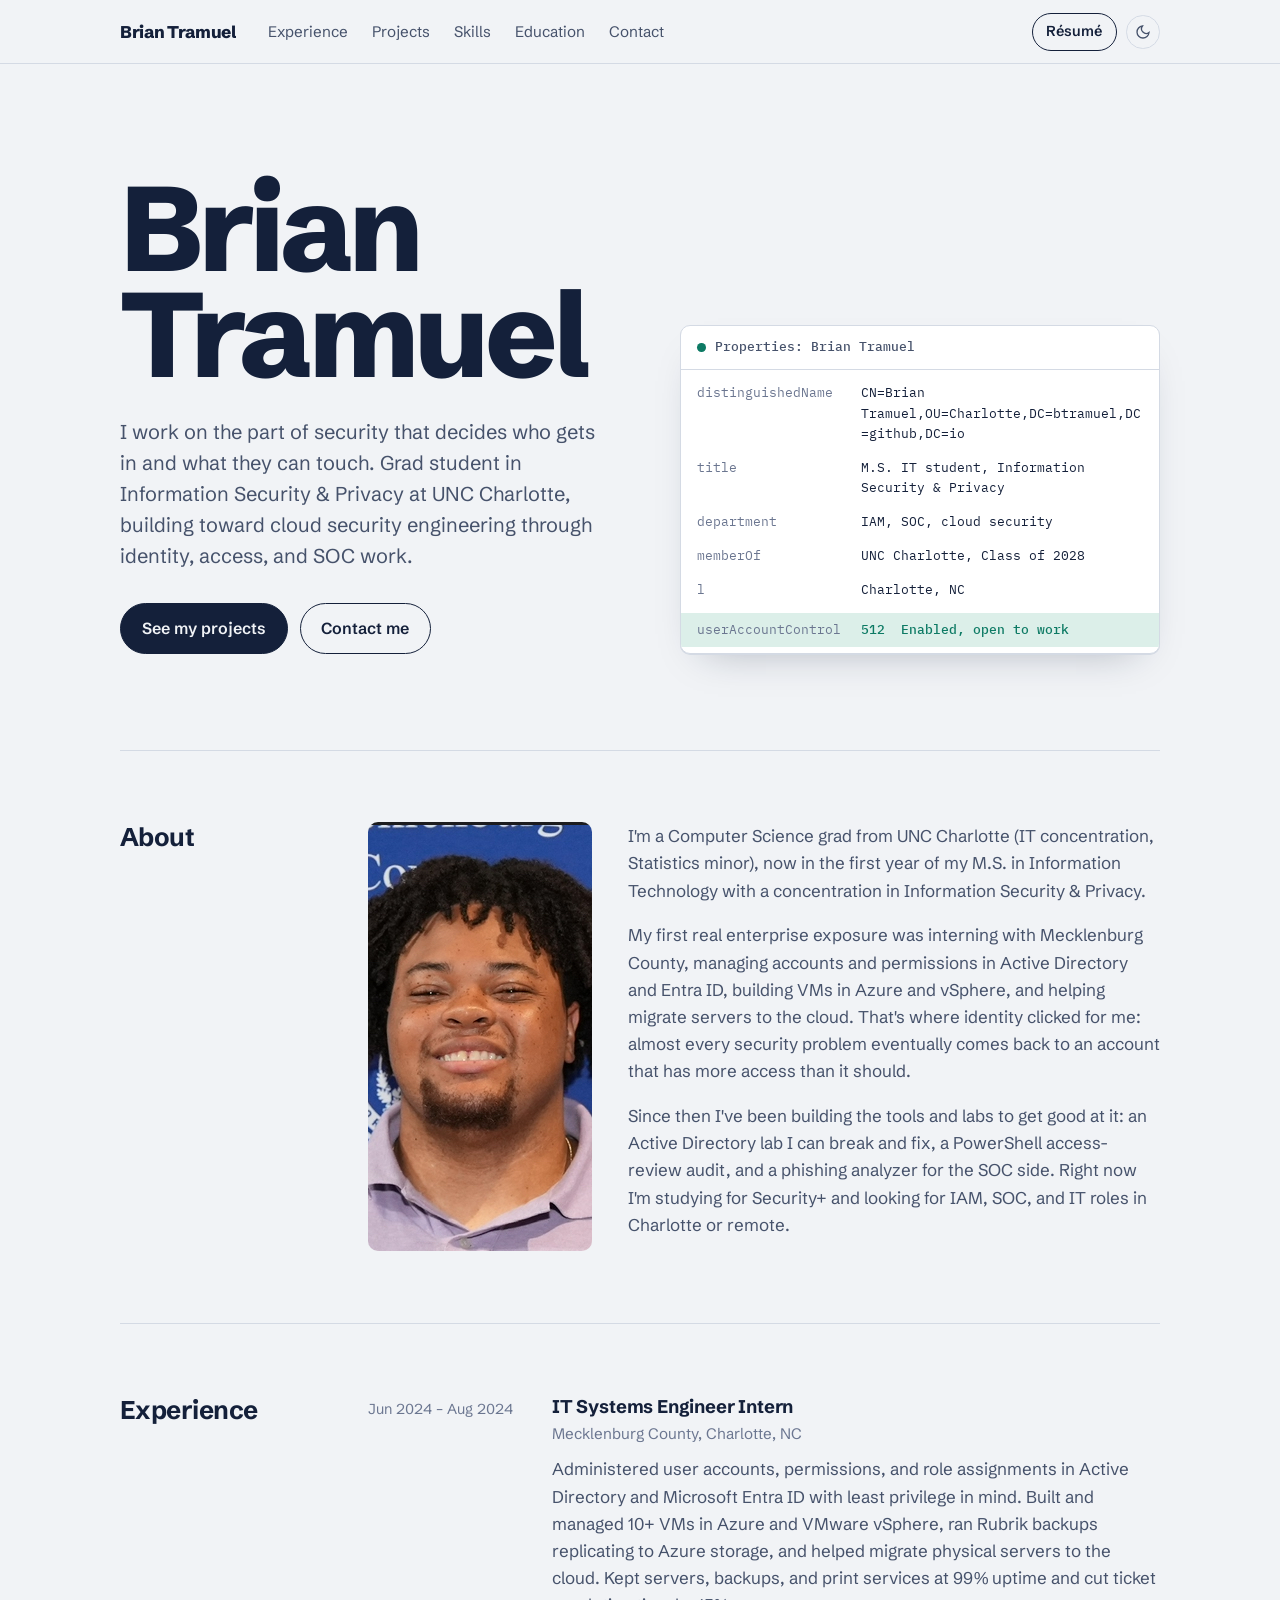
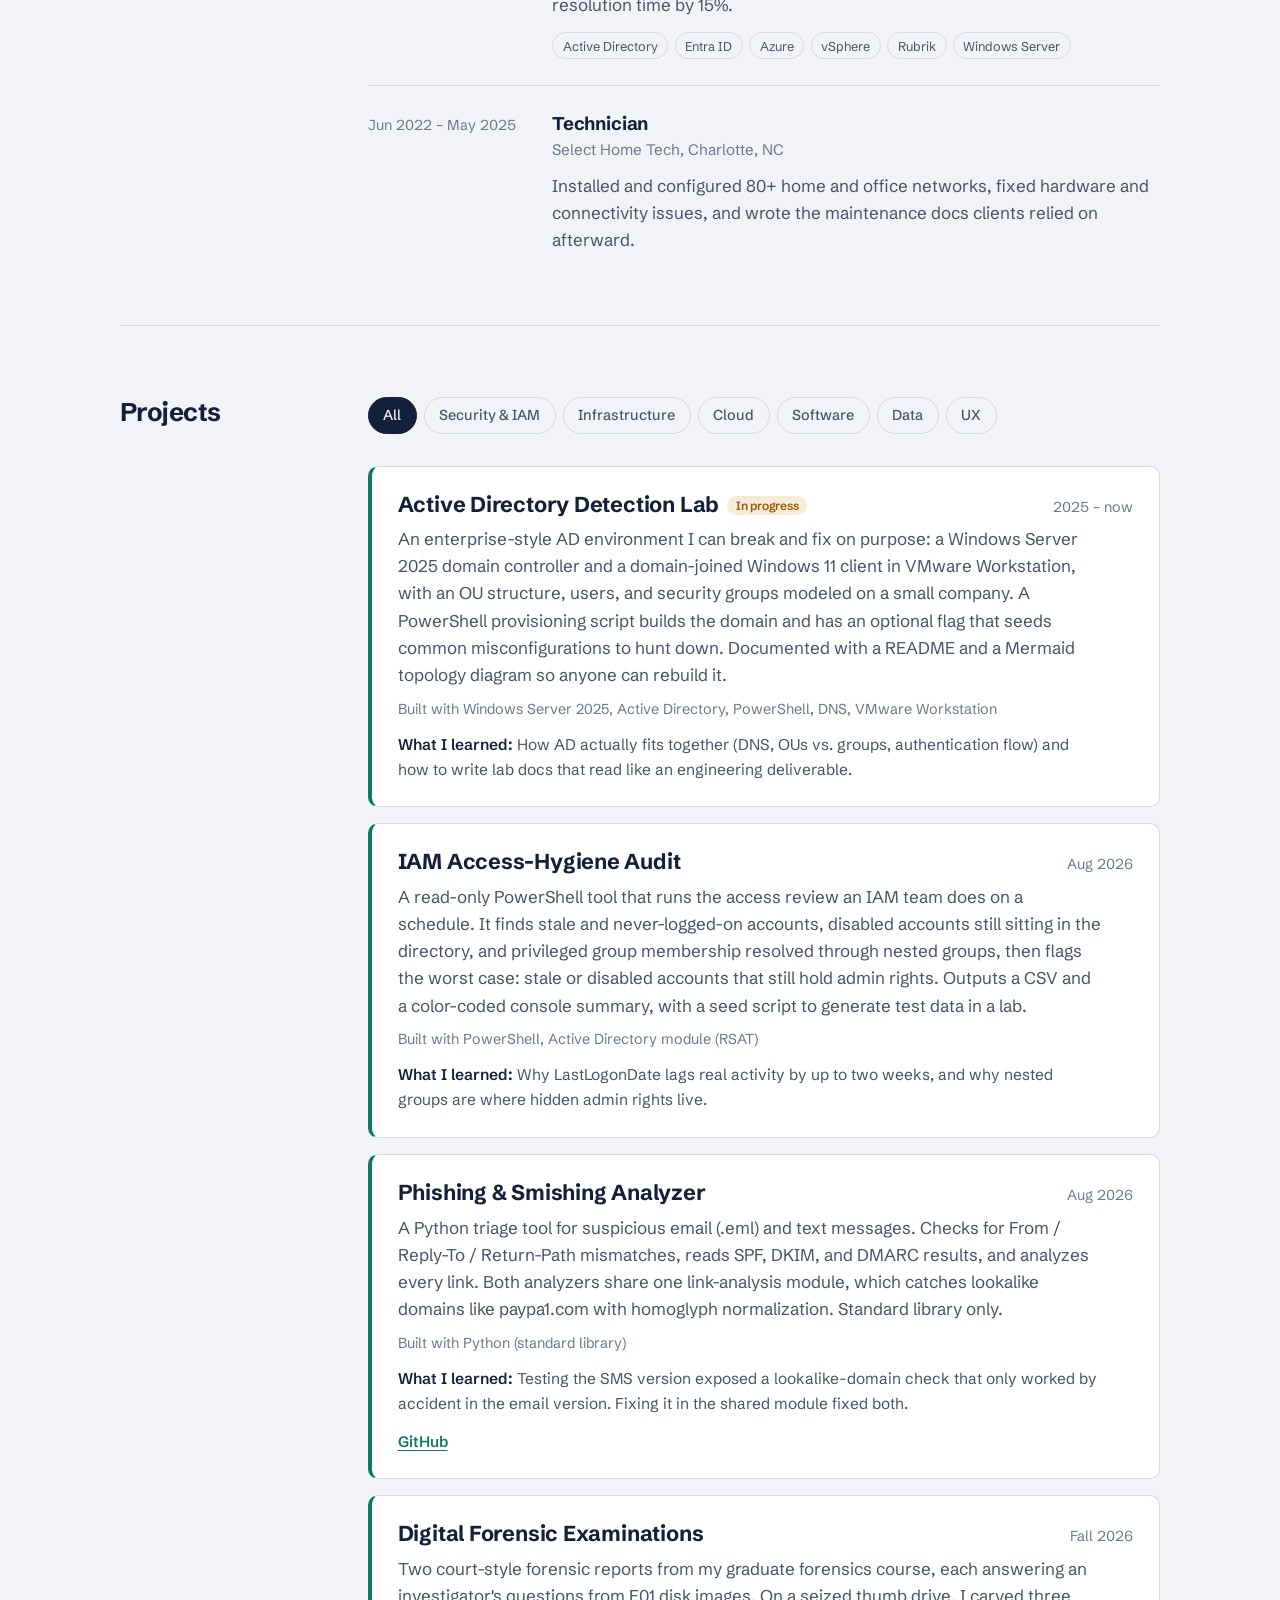
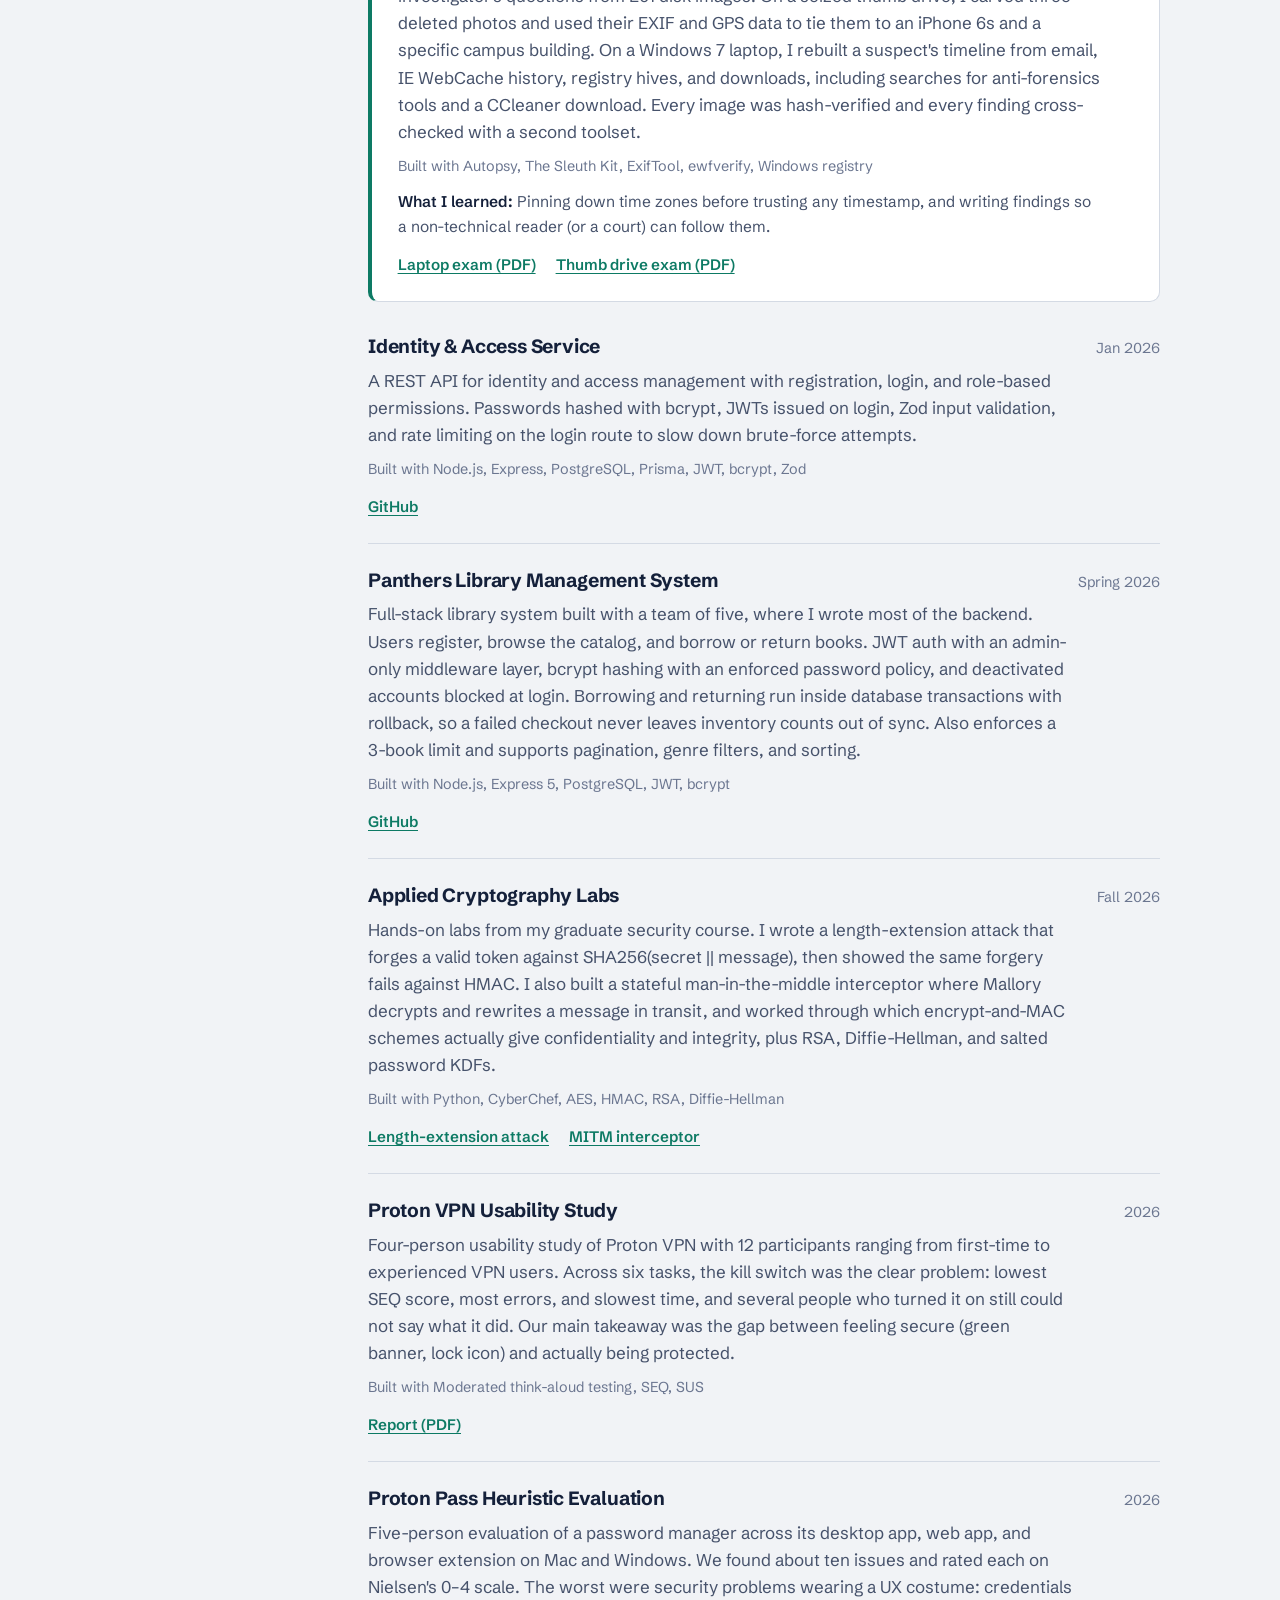
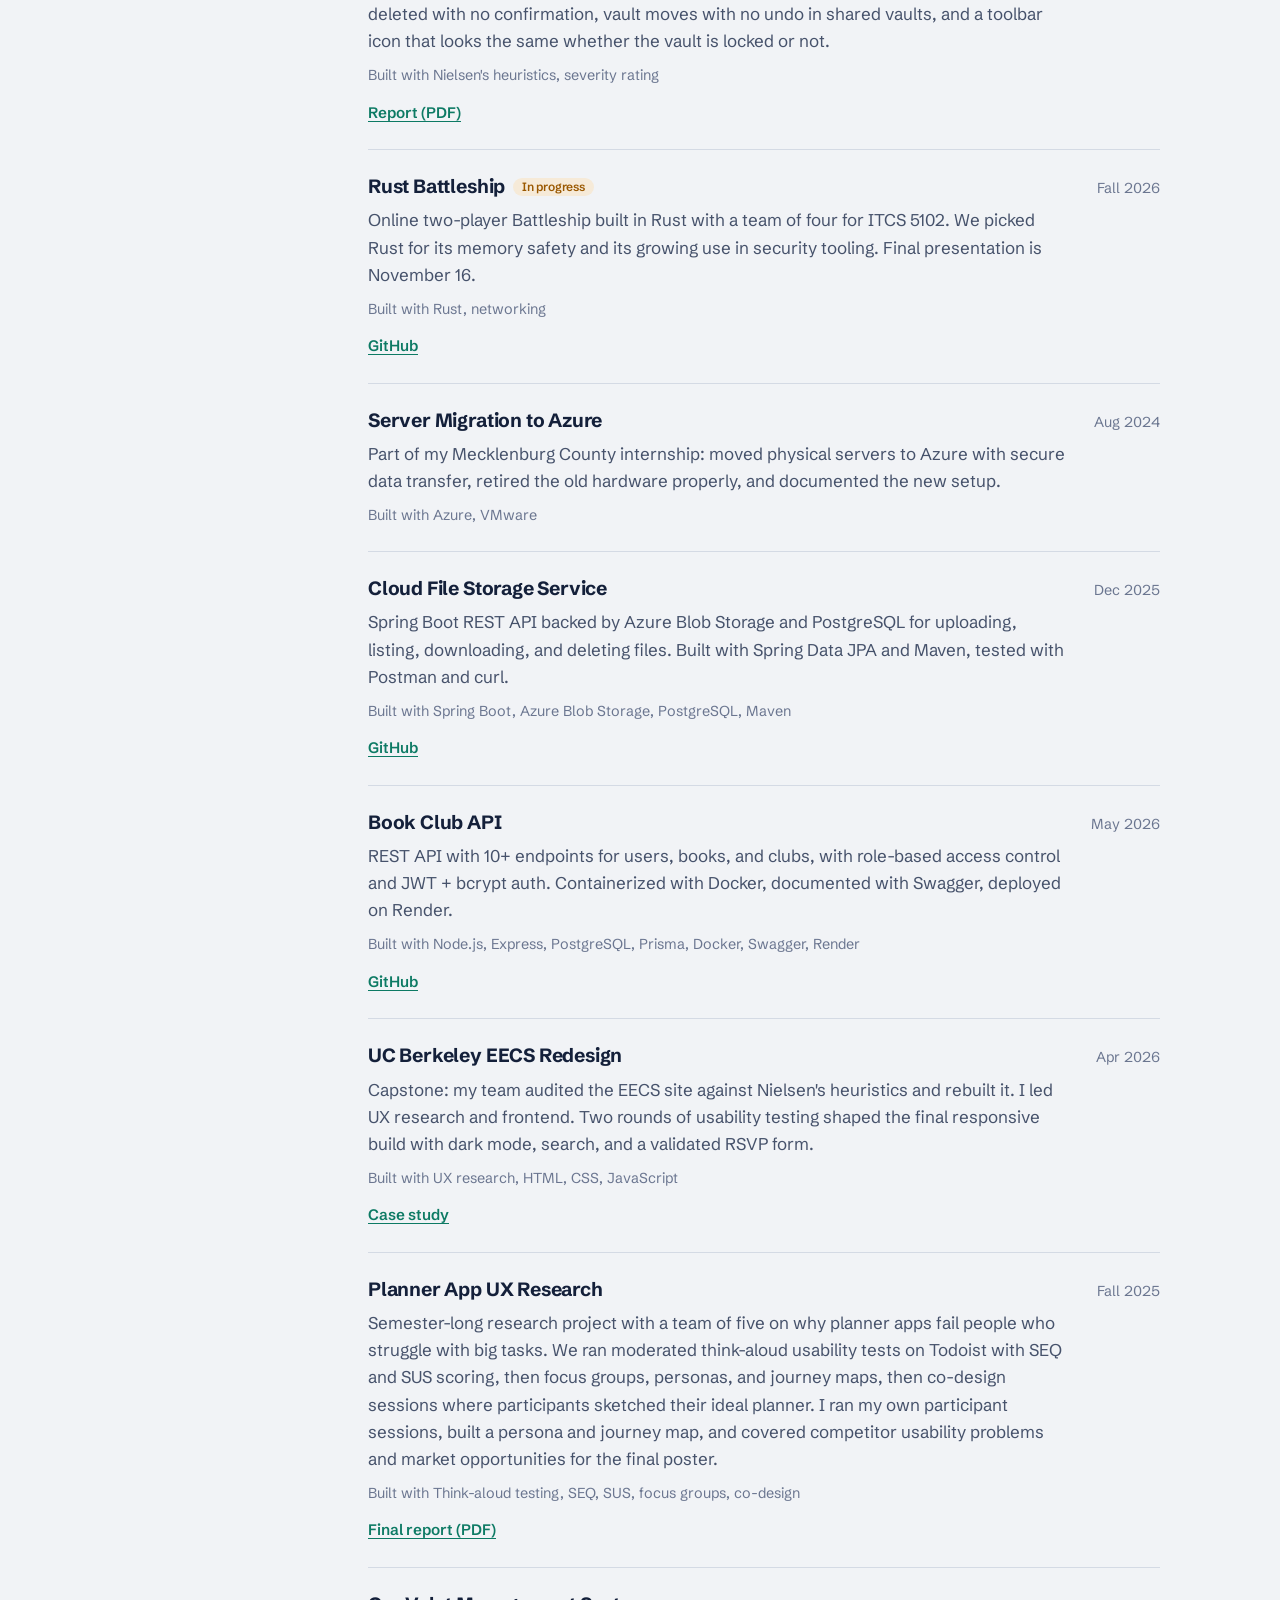
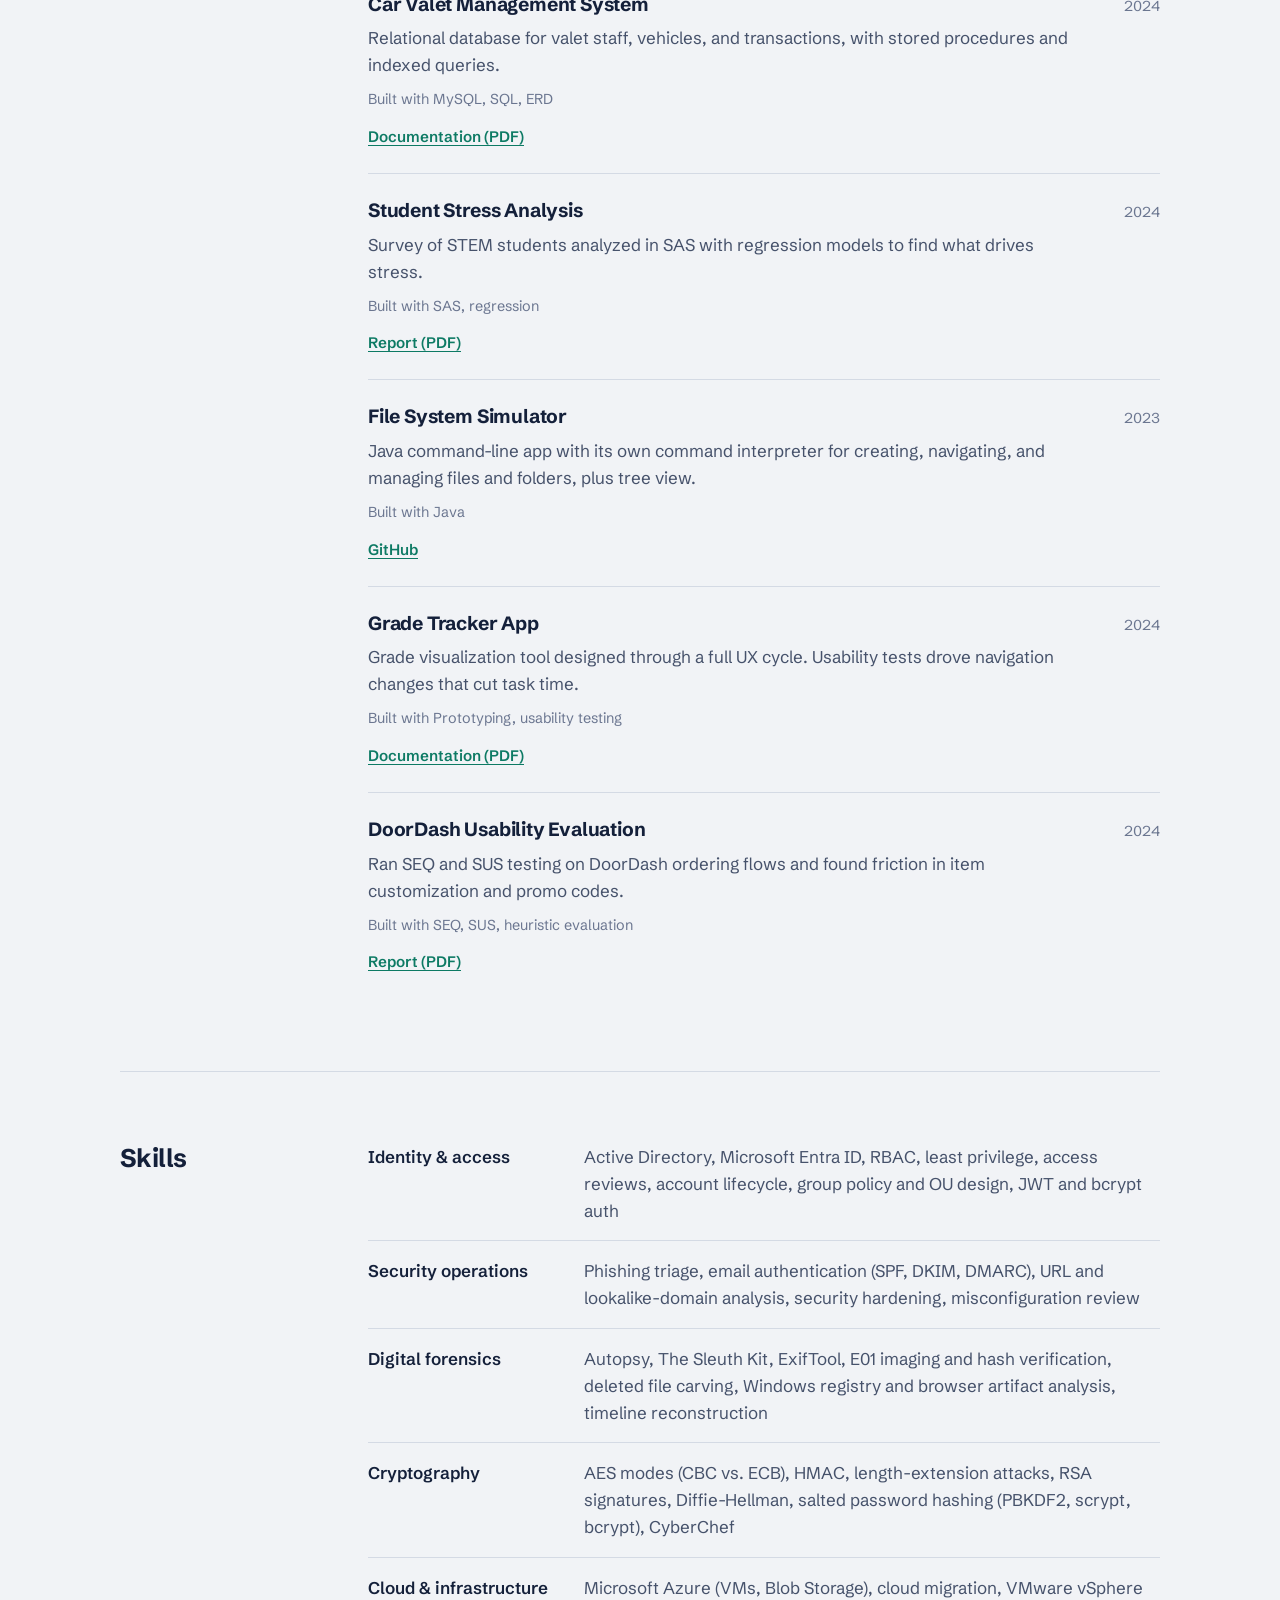
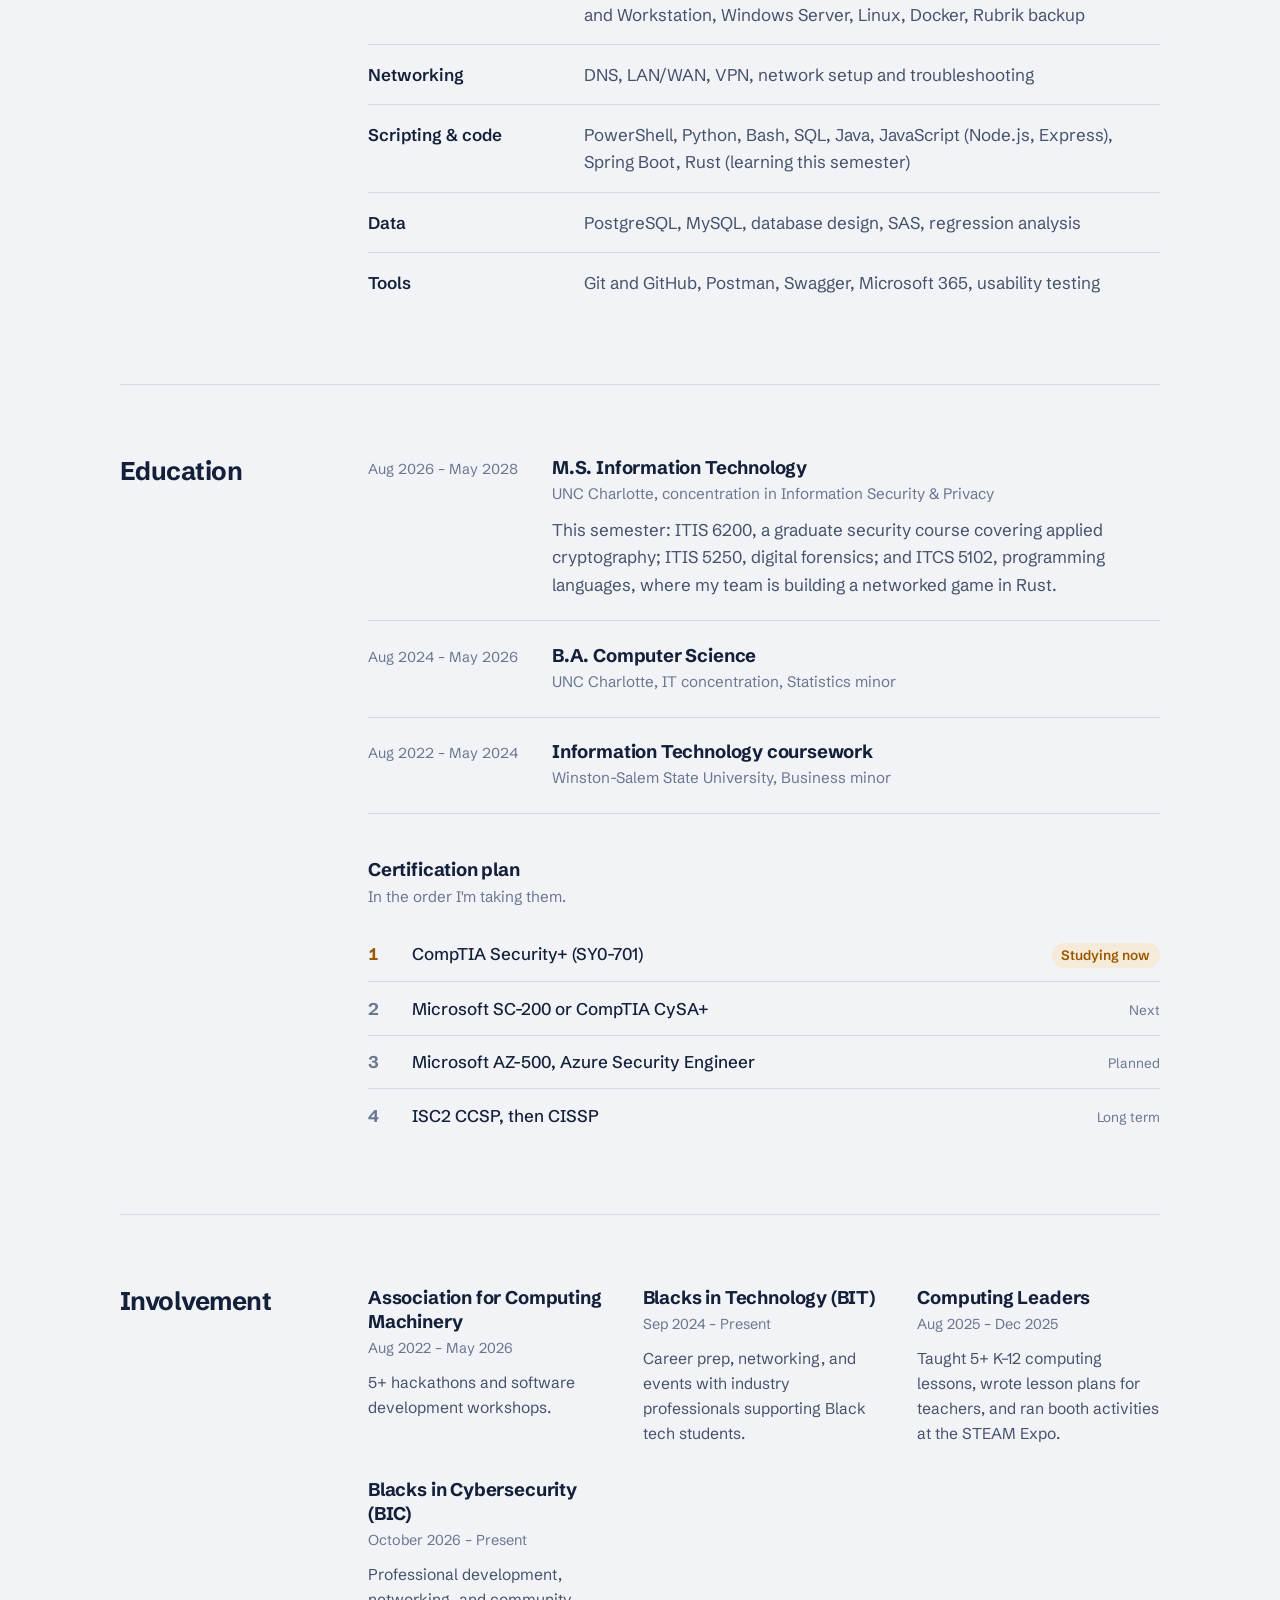
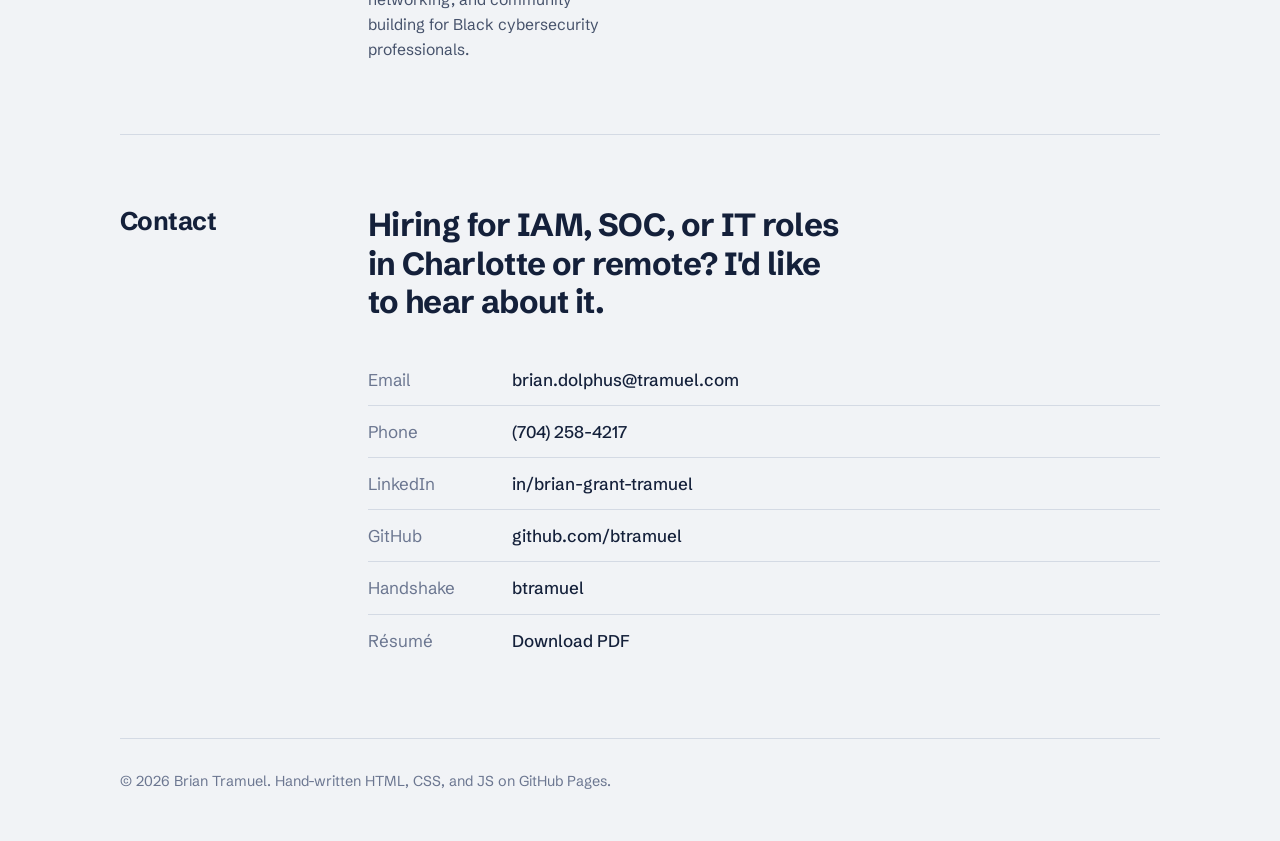
==== commit 01ea0578: "resume update" ====
--- a/index.html
+++ b/index.html
@@ -239,14 +239,19 @@
           <p>5+ hackathons and software development workshops.</p>
         </div>
         <div class="inv">
-          <h3>Blacks in Technology</h3>
-          <p class="inv-when">Sep 2024 – May 2026</p>
+          <h3>Blacks in Technology (BIT)</h3>
+          <p class="inv-when">Sep 2024 – Present</p>
           <p>Career prep, networking, and events with industry professionals supporting Black tech students.</p>
         </div>
         <div class="inv">
           <h3>Computing Leaders</h3>
           <p class="inv-when">Aug 2025 – Dec 2025</p>
           <p>Taught 5+ K–12 computing lessons, wrote lesson plans for teachers, and ran booth activities at the STEAM Expo.</p>
+        </div>
+        <div class="inv">
+          <h3>Blacks in Cybersecurity (BIC) </h3>
+          <p class="inv-when">October 2026 – Present</p>
+          <p>Professional development, networking, and community building for Black cybersecurity professionals.</p>
         </div>
       </div>
     </section>
